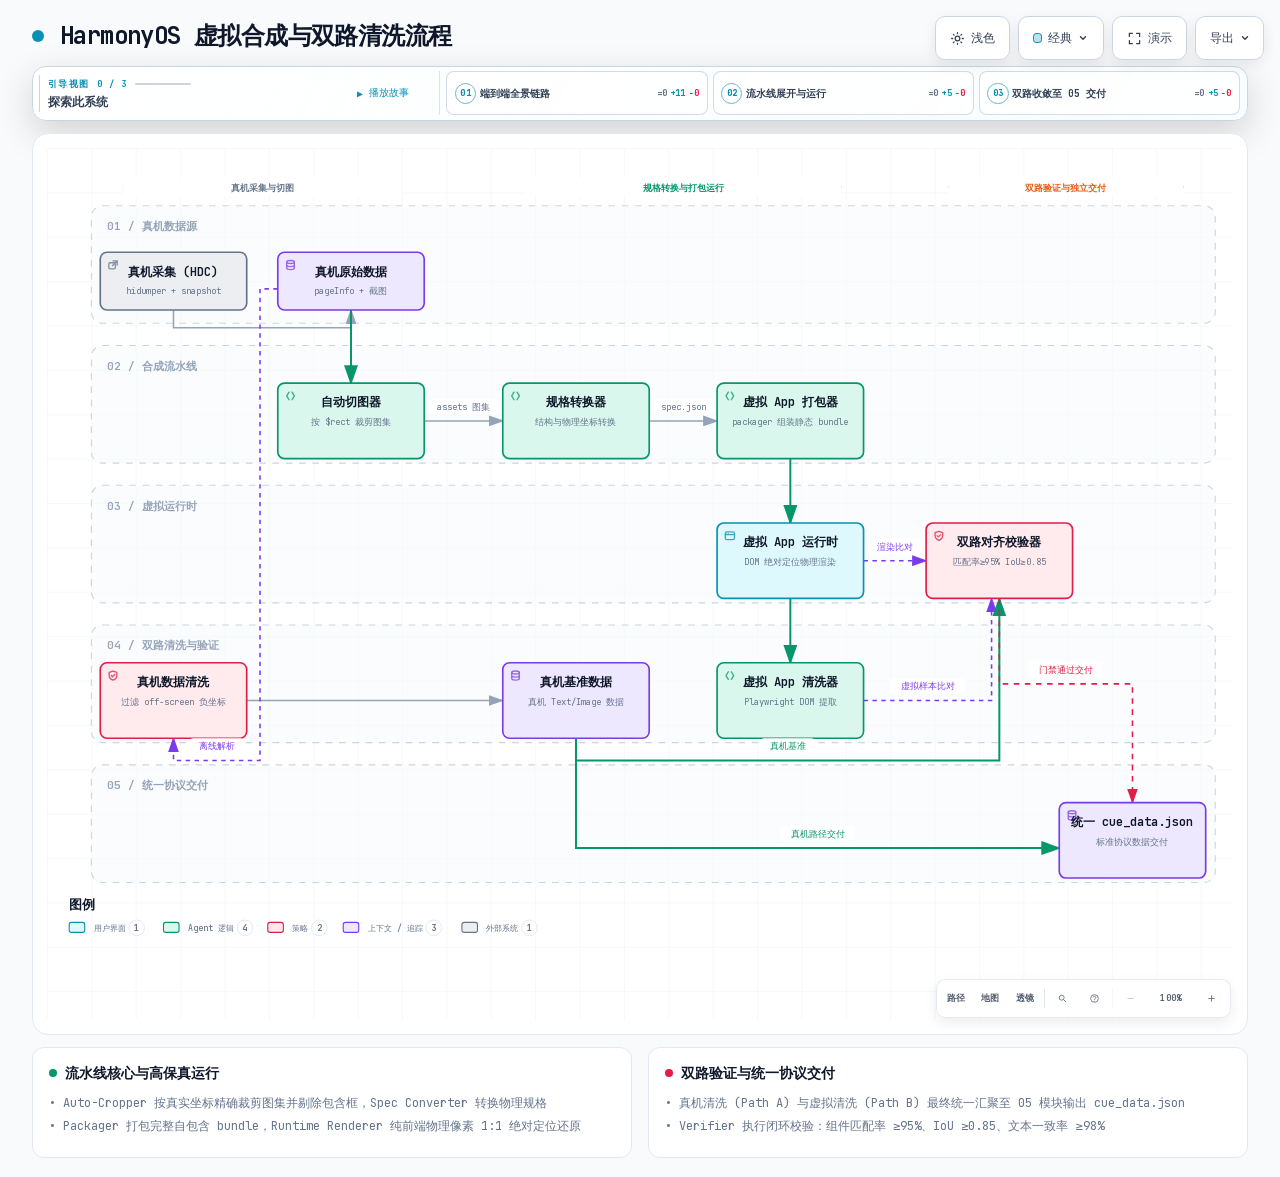
==== docs/diagrams/harmonyos-pipeline.html @ d54776df "HarmonyOSGym: M1-M4 data synthesis pipeline - schema: cue_data (canonical 8-pt clockwise bbox, actio" ====
<!DOCTYPE html>
<html lang="zh-CN" data-theme="dark" data-preset="classic">
<head>
  <meta charset="UTF-8">
  <meta name="viewport" content="width=device-width, initial-scale=1.0">
  <meta name="generator" content="archify 2.17.0-dev.1">
  <title>HarmonyOS 虚拟合成与双路清洗流程</title>
  <script>
    // Resolve the theme before first paint so light-preference users don't
    // see a dark flash. The toolbar script below re-applies with UI state.
    (function () {
      try {
        var theme = null;
        try {
          var param = new URLSearchParams(window.location.search).get('theme');
          if (param === 'light' || param === 'dark') theme = param;
          if (new URLSearchParams(window.location.search).get('embed') === '1') {
            document.documentElement.setAttribute('data-embed', 'true');
          }
          if (new URLSearchParams(window.location.search).get('present') === '1') {
            document.documentElement.setAttribute('data-present', 'true');
          }
        } catch (_) {}
        if (!theme) {
          try { theme = localStorage.getItem('archify-theme'); } catch (_) {}
        }
        if (theme !== 'light' && theme !== 'dark') {
          theme = window.matchMedia('(prefers-color-scheme: light)').matches ? 'light' : 'dark';
        }
        document.documentElement.setAttribute('data-theme', theme);
      } catch (_) {}
    })();
  </script>
  <style id="archify-fonts">
/*
JetBrains Mono variable WOFF2 subsets from Google Fonts service revision v24.
These fixed bytes are shared by the viewer and its SVG/raster exports.
No local() source: an installed copy must not override the bundled font.
Uncovered characters (including CJK) still use the system fallback stack.
Upstream: https://github.com/JetBrains/JetBrainsMono

cyrillic-ext    1664 bytes  sha256 9343de2ca5d9549f792e7962375af8efb0f320c7643bfd36c884b5a30e5c396f
cyrillic        8892 bytes  sha256 4995a9a43ac659ec32fcd8b463755cd6a07b31a6e6b3894a6a153b661cf490e2
greek           6800 bytes  sha256 49c3da6c9a2b279b0f1f860f5cfb1f5dc38d88a5c7be9c9b1837bbc4e3db6111
vietnamese      5872 bytes  sha256 d44eb1936043a56038eb02dd70b243f379bef65783f94ec12f277550720411f1
latin-ext      11596 bytes  sha256 9c38cb2d0d2d93c1ee6e21fa78db76f13ea7e15e15cc64214c7ca89b6aaa35c4
latin          31340 bytes  sha256 2c32b9b3ee358c119e210f6f5195f9bd34894d78a785ff2e95d60e718e400af4

Copyright 2020 The JetBrains Mono Project Authors (https://github.com/JetBrains/JetBrainsMono)

This Font Software is licensed under the SIL Open Font License, Version 1.1.
This license is copied below, and is also available with a FAQ at:
https://openfontlicense.org


-----------------------------------------------------------
SIL OPEN FONT LICENSE Version 1.1 - 26 February 2007
-----------------------------------------------------------

PREAMBLE
The goals of the Open Font License (OFL) are to stimulate worldwide
development of collaborative font projects, to support the font creation
efforts of academic and linguistic communities, and to provide a free and
open framework in which fonts may be shared and improved in partnership
with others.

The OFL allows the licensed fonts to be used, studied, modified and
redistributed freely as long as they are not sold by themselves. The
fonts, including any derivative works, can be bundled, embedded,
redistributed and/or sold with any software provided that any reserved
names are not used by derivative works. The fonts and derivatives,
however, cannot be released under any other type of license. The
requirement for fonts to remain under this license does not apply
to any document created using the fonts or their derivatives.

DEFINITIONS
"Font Software" refers to the set of files released by the Copyright
Holder(s) under this license and clearly marked as such. This may
include source files, build scripts and documentation.

"Reserved Font Name" refers to any names specified as such after the
copyright statement(s).

"Original Version" refers to the collection of Font Software components as
distributed by the Copyright Holder(s).

"Modified Version" refers to any derivative made by adding to, deleting,
or substituting -- in part or in whole -- any of the components of the
Original Version, by changing formats or by porting the Font Software to a
new environment.

"Author" refers to any designer, engineer, programmer, technical
writer or other person who contributed to the Font Software.

PERMISSION & CONDITIONS
Permission is hereby granted, free of charge, to any person obtaining
a copy of the Font Software, to use, study, copy, merge, embed, modify,
redistribute, and sell modified and unmodified copies of the Font
Software, subject to the following conditions:

1) Neither the Font Software nor any of its individual components,
in Original or Modified Versions, may be sold by itself.

2) Original or Modified Versions of the Font Software may be bundled,
redistributed and/or sold with any software, provided that each copy
contains the above copyright notice and this license. These can be
included either as stand-alone text files, human-readable headers or
in the appropriate machine-readable metadata fields within text or
binary files as long as those fields can be easily viewed by the user.

3) No Modified Version of the Font Software may use the Reserved Font
Name(s) unless explicit written permission is granted by the corresponding
Copyright Holder. This restriction only applies to the primary font name as
presented to the users.

4) The name(s) of the Copyright Holder(s) or the Author(s) of the Font
Software shall not be used to promote, endorse or advertise any
Modified Version, except to acknowledge the contribution(s) of the
Copyright Holder(s) and the Author(s) or with their explicit written
permission.

5) The Font Software, modified or unmodified, in part or in whole,
must be distributed entirely under this license, and must not be
distributed under any other license. The requirement for fonts to
remain under this license does not apply to any document created
using the Font Software.

TERMINATION
This license becomes null and void if any of the above conditions are
not met.

DISCLAIMER
THE FONT SOFTWARE IS PROVIDED "AS IS", WITHOUT WARRANTY OF ANY KIND,
EXPRESS OR IMPLIED, INCLUDING BUT NOT LIMITED TO ANY WARRANTIES OF
MERCHANTABILITY, FITNESS FOR A PARTICULAR PURPOSE AND NONINFRINGEMENT
OF COPYRIGHT, PATENT, TRADEMARK, OR OTHER RIGHT. IN NO EVENT SHALL THE
COPYRIGHT HOLDER BE LIABLE FOR ANY CLAIM, DAMAGES OR OTHER LIABILITY,
INCLUDING ANY GENERAL, SPECIAL, INDIRECT, INCIDENTAL, OR CONSEQUENTIAL
DAMAGES, WHETHER IN AN ACTION OF CONTRACT, TORT OR OTHERWISE, ARISING
FROM, OUT OF THE USE OR INABILITY TO USE THE FONT SOFTWARE OR FROM
OTHER DEALINGS IN THE FONT SOFTWARE.
*/
    /* cyrillic-ext */
    @font-face { font-family: 'JetBrains Mono'; font-style: normal; font-weight: 400 800; font-display: swap;
      src: url([data-uri]) format('woff2');
      unicode-range: U+0460-052F, U+1C80-1C8A, U+20B4, U+2DE0-2DFF, U+A640-A69F, U+FE2E-FE2F; }
    /* cyrillic */
    @font-face { font-family: 'JetBrains Mono'; font-style: normal; font-weight: 400 800; font-display: swap;
      src: url([data-uri]) format('woff2');
      unicode-range: U+0301, U+0400-045F, U+0490-0491, U+04B0-04B1, U+2116; }
    /* greek */
    @font-face { font-family: 'JetBrains Mono'; font-style: normal; font-weight: 400 800; font-display: swap;
      src: url([data-uri]) format('woff2');
      unicode-range: U+0370-0377, U+037A-037F, U+0384-038A, U+038C, U+038E-03A1, U+03A3-03FF; }
    /* vietnamese */
    @font-face { font-family: 'JetBrains Mono'; font-style: normal; font-weight: 400 800; font-display: swap;
      src: url([data-uri]) format('woff2');
      unicode-range: U+0102-0103, U+0110-0111, U+0128-0129, U+0168-0169, U+01A0-01A1, U+01AF-01B0, U+0300-0301, U+0303-0304, U+0308-0309, U+0323, U+0329, U+1EA0-1EF9, U+20AB; }
    /* latin-ext */
    @font-face { font-family: 'JetBrains Mono'; font-style: normal; font-weight: 400 800; font-display: swap;
      src: url([data-uri]) format('woff2');
      unicode-range: U+0100-02BA, U+02BD-02C5, U+02C7-02CC, U+02CE-02D7, U+02DD-02FF, U+0304, U+0308, U+0329, U+1D00-1DBF, U+1E00-1E9F, U+1EF2-1EFF, U+2020, U+20A0-20AB, U+20AD-20C0, U+2113, U+2C60-2C7F, U+A720-A7FF; }
    /* latin */
    @font-face { font-family: 'JetBrains Mono'; font-style: normal; font-weight: 400 800; font-display: swap;
      src: url([data-uri]) format('woff2');
      unicode-range: U+0000-00FF, U+0131, U+0152-0153, U+02BB-02BC, U+02C6, U+02DA, U+02DC, U+0304, U+0308, U+0329, U+2000-206F, U+20AC, U+2122, U+2191, U+2193, U+2212, U+2215, U+FEFF, U+FFFD; }
  </style>
  <style>
    /* ==========================================================
       THEME VARIABLES — switch by toggling [data-theme] on <html>
       ========================================================== */
    :root,
    [data-theme="dark"] {
      --bg: #020617;
      --grid: #1e293b;
      --text: #ffffff;
      --text-muted: #94a3b8;
      --text-dim: #475569;
      /* UI chrome and menu hints need more contrast than SVG .t-dim accents */
      --text-faint: #7d8da1;

      --panel: rgba(15, 23, 42, 0.5);
      --panel-border: #1e293b;
      --lane-fill: rgba(15, 23, 42, 0.22);
      --lane-stroke: #334155;

      --arrow: #64748b;
      --arrow-emphasis: #34d399;

      /* Opaque mask color used behind semi-transparent component fills
         so the arrows drawn underneath are properly hidden. */
      --mask: #0f172a;

      --frontend-fill:    rgba(8, 51, 68, 0.4);
      --frontend-stroke:  #22d3ee;
      --backend-fill:     rgba(6, 78, 59, 0.4);
      --backend-stroke:   #34d399;
      --database-fill:    rgba(76, 29, 149, 0.4);
      --database-stroke:  #a78bfa;
      --cloud-fill:       rgba(120, 53, 15, 0.3);
      --cloud-stroke:     #fbbf24;
      --security-fill:    rgba(136, 19, 55, 0.4);
      --security-stroke:  #fb7185;
      --messagebus-fill:  rgba(251, 146, 60, 0.3);
      --messagebus-stroke:#fb923c;
      --external-fill:    rgba(30, 41, 59, 0.5);
      --external-stroke:  #94a3b8;

      --toolbar-bg:       rgba(15, 23, 42, 0.8);
      --toolbar-border:   #334155;
      --toolbar-text:     #e2e8f0;
      --toolbar-hover:    rgba(15, 23, 42, 0.95);
      --toolbar-menu-bg:  #0f172a;
    }

    [data-theme="light"] {
      --bg: #f8fafc;
      --grid: #e2e8f0;
      --text: #0f172a;
      --text-muted: #64748b;
      --text-dim: #94a3b8;
      --text-faint: #64748b;

      --panel: #ffffff;
      --panel-border: #e2e8f0;
      --lane-fill: rgba(248, 250, 252, 0.65);
      --lane-stroke: #cbd5e1;

      --arrow: #94a3b8;
      --arrow-emphasis: #059669;

      --mask: #ffffff;

      --frontend-fill:    rgba(34, 211, 238, 0.15);
      --frontend-stroke:  #0891b2;
      --backend-fill:     rgba(52, 211, 153, 0.18);
      --backend-stroke:   #059669;
      --database-fill:    rgba(167, 139, 250, 0.2);
      --database-stroke:  #7c3aed;
      --cloud-fill:       rgba(251, 191, 36, 0.18);
      --cloud-stroke:     #d97706;
      --security-fill:    rgba(251, 113, 133, 0.15);
      --security-stroke:  #e11d48;
      --messagebus-fill:  rgba(251, 146, 60, 0.15);
      --messagebus-stroke:#ea580c;
      --external-fill:    rgba(148, 163, 184, 0.18);
      --external-stroke:  #64748b;

      --toolbar-bg:       rgba(255, 255, 255, 0.92);
      --toolbar-border:   #cbd5e1;
      --toolbar-text:     #334155;
      --toolbar-hover:    #ffffff;
      --toolbar-menu-bg:  #ffffff;
    }

    /* ==========================================================
       SIGNAL FLOW — an opt-in, motion-forward visual preset.
       The variables also target a standalone exported SVG, whose
       root carries data-preset and data-theme directly.
       ========================================================== */
    [data-preset="signal-flow"][data-theme="dark"] {
      --bg: #030711;
      --grid: #15233a;
      --panel: rgba(6, 14, 28, 0.78);
      --panel-border: #1d3350;
      --lane-fill: rgba(9, 22, 40, 0.5);
      --lane-stroke: #2c4564;
      --text: #f5fbff;
      --text-muted: #9eb0c7;
      --text-dim: #52667f;
      --text-faint: #7890ad;
      --mask: #07101e;
      --frontend-fill: rgba(6, 182, 212, 0.14);
      --frontend-stroke: #67e8f9;
      --backend-fill: rgba(16, 185, 129, 0.14);
      --backend-stroke: #5eead4;
      --database-fill: rgba(139, 92, 246, 0.16);
      --database-stroke: #c4b5fd;
      --cloud-fill: rgba(245, 158, 11, 0.13);
      --cloud-stroke: #fcd34d;
      --security-fill: rgba(244, 63, 94, 0.13);
      --security-stroke: #fda4af;
      --messagebus-fill: rgba(249, 115, 22, 0.13);
      --messagebus-stroke: #fdba74;
      --external-fill: rgba(71, 85, 105, 0.24);
      --external-stroke: #a5b4c7;
      --arrow: #7890ad;
      --arrow-emphasis: #2dd4bf;
      --toolbar-bg: rgba(7, 16, 30, 0.86);
      --toolbar-border: #29415f;
      --toolbar-menu-bg: #07101e;
    }

    [data-preset="signal-flow"][data-theme="light"] {
      --bg: #f4f9fc;
      --grid: #d4e5ee;
      --panel: rgba(255, 255, 255, 0.82);
      --panel-border: #bfd5e2;
      --lane-fill: rgba(232, 243, 248, 0.62);
      --lane-stroke: #a9c5d5;
      --text: #102638;
      --text-muted: #587287;
      --text-dim: #8aa2b4;
      --text-faint: #668397;
      --mask: #ffffff;
      --frontend-fill: rgba(6, 182, 212, 0.09);
      --frontend-stroke: #0789a1;
      --backend-fill: rgba(5, 150, 105, 0.09);
      --backend-stroke: #087f69;
      --database-fill: rgba(124, 58, 237, 0.09);
      --database-stroke: #7254c7;
      --cloud-fill: rgba(217, 119, 6, 0.08);
      --cloud-stroke: #b9670b;
      --security-fill: rgba(225, 29, 72, 0.08);
      --security-stroke: #c53a59;
      --messagebus-fill: rgba(234, 88, 12, 0.08);
      --messagebus-stroke: #c65f27;
      --external-fill: rgba(100, 116, 139, 0.1);
      --external-stroke: #607a8c;
      --arrow: #7b97aa;
      --arrow-emphasis: #0d9488;
    }

    /* ==========================================================
       BLUEPRINT — a review-first drafting preset for deployment,
       infrastructure, and technical design documentation. It keeps
       the same semantic palette and geometry while trading glow for
       precise grid contrast, squared materials, and drafting marks.
       ========================================================== */
    [data-preset="blueprint"][data-theme="dark"] {
      --bg: #06131f;
      --grid: #17425a;
      --panel: rgba(7, 27, 43, 0.9);
      --panel-border: #27627f;
      --lane-fill: rgba(10, 43, 66, 0.36);
      --lane-stroke: #34799a;
      --text: #e3f6ff;
      --text-muted: #91b8ca;
      --text-dim: #557e92;
      --text-faint: #739caf;
      --mask: #0a2031;
      --frontend-fill: rgba(26, 157, 193, 0.14);
      --frontend-stroke: #66d9ef;
      --backend-fill: rgba(31, 155, 124, 0.13);
      --backend-stroke: #69dfbd;
      --database-fill: rgba(120, 105, 196, 0.14);
      --database-stroke: #b4a8ff;
      --cloud-fill: rgba(197, 145, 43, 0.13);
      --cloud-stroke: #ffd166;
      --security-fill: rgba(199, 76, 104, 0.13);
      --security-stroke: #ff8da1;
      --messagebus-fill: rgba(207, 112, 49, 0.13);
      --messagebus-stroke: #ffad66;
      --external-fill: rgba(84, 119, 139, 0.18);
      --external-stroke: #a7cad9;
      --arrow: #78a3b7;
      --arrow-emphasis: #64dfc1;
      --toolbar-bg: rgba(7, 28, 45, 0.92);
      --toolbar-border: #34799a;
      --toolbar-text: #d8f3ff;
      --toolbar-hover: rgba(18, 58, 83, 0.95);
      --toolbar-menu-bg: #0a2031;
    }

    [data-preset="blueprint"][data-theme="light"] {
      --bg: #edf7fa;
      --grid: #b5d5e1;
      --panel: rgba(249, 253, 255, 0.94);
      --panel-border: #78aabd;
      --lane-fill: rgba(210, 232, 240, 0.42);
      --lane-stroke: #83b2c4;
      --text: #123344;
      --text-muted: #4e7486;
      --text-dim: #86a6b4;
      --text-faint: #668c9d;
      --mask: #f9fdff;
      --frontend-fill: rgba(8, 145, 178, 0.08);
      --frontend-stroke: #087f9c;
      --backend-fill: rgba(5, 128, 101, 0.08);
      --backend-stroke: #08755f;
      --database-fill: rgba(100, 75, 180, 0.08);
      --database-stroke: #6757a8;
      --cloud-fill: rgba(181, 120, 15, 0.08);
      --cloud-stroke: #a86609;
      --security-fill: rgba(190, 48, 80, 0.07);
      --security-stroke: #b32f50;
      --messagebus-fill: rgba(196, 81, 22, 0.07);
      --messagebus-stroke: #b65120;
      --external-fill: rgba(79, 112, 128, 0.08);
      --external-stroke: #506f7e;
      --arrow: #6d93a5;
      --arrow-emphasis: #087f69;
      --toolbar-bg: rgba(247, 252, 254, 0.94);
      --toolbar-border: #8ab5c5;
      --toolbar-text: #294f61;
      --toolbar-hover: #ffffff;
      --toolbar-menu-bg: #f9fdff;
    }

    /* ==========================================================
       EDITORIAL — a warm, publication-minded preset for design
       reviews, launch notes, and documentation. The diagram keeps
       the same semantic palette and exact geometry, but trades
       software chrome for paper, ink, ruled structure, and one
       restrained vermilion accent.
       ========================================================== */
    [data-preset="editorial"][data-theme="dark"] {
      --bg: #181611;
      --grid: #39342a;
      --panel: rgba(35, 31, 24, 0.96);
      --panel-border: #625a4a;
      --lane-fill: rgba(52, 46, 35, 0.46);
      --lane-stroke: #726957;
      --text: #f4eddf;
      --text-muted: #b9ae9b;
      --text-dim: #776e60;
      --text-faint: #9d917e;
      --mask: #231f18;
      --frontend-fill: rgba(43, 133, 142, 0.16);
      --frontend-stroke: #7fc6c7;
      --backend-fill: rgba(63, 132, 92, 0.16);
      --backend-stroke: #8fc29e;
      --database-fill: rgba(117, 91, 141, 0.17);
      --database-stroke: #c0a4d0;
      --cloud-fill: rgba(170, 119, 49, 0.16);
      --cloud-stroke: #d8ad68;
      --security-fill: rgba(157, 69, 65, 0.17);
      --security-stroke: #df9085;
      --messagebus-fill: rgba(174, 79, 42, 0.16);
      --messagebus-stroke: #df946f;
      --external-fill: rgba(126, 115, 96, 0.18);
      --external-stroke: #b8ad99;
      --arrow: #948978;
      --arrow-emphasis: #dd6b3d;
      --toolbar-bg: rgba(35, 31, 24, 0.92);
      --toolbar-border: #625a4a;
      --toolbar-text: #eee5d5;
      --toolbar-hover: #302a20;
      --toolbar-menu-bg: #231f18;
    }

    [data-preset="editorial"][data-theme="light"] {
      --bg: #f2eee5;
      --grid: #d8d0c2;
      --panel: rgba(251, 248, 241, 0.97);
      --panel-border: #c4b9a6;
      --lane-fill: rgba(229, 221, 207, 0.42);
      --lane-stroke: #b8aa94;
      --text: #242018;
      --text-muted: #6f6658;
      --text-dim: #a09788;
      --text-faint: #817767;
      --mask: #fbf8f1;
      --frontend-fill: rgba(31, 117, 126, 0.09);
      --frontend-stroke: #287e84;
      --backend-fill: rgba(42, 119, 75, 0.09);
      --backend-stroke: #397b53;
      --database-fill: rgba(105, 75, 130, 0.09);
      --database-stroke: #765d86;
      --cloud-fill: rgba(157, 103, 31, 0.1);
      --cloud-stroke: #9a671f;
      --security-fill: rgba(153, 58, 52, 0.09);
      --security-stroke: #9e463f;
      --messagebus-fill: rgba(182, 70, 27, 0.09);
      --messagebus-stroke: #ad4b25;
      --external-fill: rgba(101, 91, 75, 0.09);
      --external-stroke: #746b5e;
      --arrow: #8a806f;
      --arrow-emphasis: #bb4c23;
      --toolbar-bg: rgba(251, 248, 241, 0.94);
      --toolbar-border: #c4b9a6;
      --toolbar-text: #40392f;
      --toolbar-hover: #fffdf8;
      --toolbar-menu-bg: #fbf8f1;
    }

    * { margin: 0; padding: 0; box-sizing: border-box; }

    body {
      font-family: 'JetBrains Mono', ui-monospace, SFMono-Regular, Menlo, Consolas, 'DejaVu Sans Mono', 'Liberation Mono', 'Noto Sans Mono CJK SC', 'PingFang SC', 'Hiragino Sans GB', 'Microsoft YaHei', monospace;
      background: var(--bg);
      min-height: 100vh;
      padding: 2rem;
      color: var(--text);
      transition: background 0.2s ease, color 0.2s ease;
    }

    html[data-preset="signal-flow"] body {
      background-image:
        radial-gradient(circle at 18% -8%, rgba(34, 211, 238, 0.14), transparent 34rem),
        radial-gradient(circle at 92% 18%, rgba(139, 92, 246, 0.12), transparent 30rem);
      background-attachment: fixed;
    }
    html[data-preset="signal-flow"][data-theme="light"] body {
      background-image:
        radial-gradient(circle at 18% -8%, rgba(6, 182, 212, 0.12), transparent 34rem),
        radial-gradient(circle at 92% 18%, rgba(139, 92, 246, 0.08), transparent 30rem);
    }
    html[data-preset="blueprint"] body {
      background-image:
        linear-gradient(var(--grid) 1px, transparent 1px),
        linear-gradient(90deg, var(--grid) 1px, transparent 1px);
      background-size: 32px 32px;
      background-position: -1px -1px;
      background-attachment: fixed;
    }
    html[data-preset="editorial"] body {
      background-image:
        linear-gradient(90deg, transparent 0, transparent 5.4rem, color-mix(in srgb, var(--security-stroke) 18%, transparent) 5.4rem, color-mix(in srgb, var(--security-stroke) 18%, transparent) calc(5.4rem + 1px), transparent calc(5.4rem + 1px)),
        repeating-linear-gradient(0deg, transparent 0, transparent 31px, color-mix(in srgb, var(--grid) 36%, transparent) 31px, color-mix(in srgb, var(--grid) 36%, transparent) 32px);
      background-attachment: fixed;
    }

    /* Gallery/embed mode keeps the generated artifact as the source of truth
       while presenting only its diagram surface inside a proof card. */
    html[data-embed="true"] body {
      min-height: 0;
      padding: 0;
      overflow: hidden;
      background: var(--bg);
      background-image: none;
    }
    html[data-embed="true"] .toolbar,
    html[data-embed="true"] .header,
    html[data-embed="true"] .cards,
    html[data-embed="true"] .diagram-nav,
    html[data-embed="true"] .overview-map,
    html[data-embed="true"] .focus-chip,
    html[data-embed="true"] .route-probe,
    html[data-embed="true"] .semantic-lens,
    html[data-embed="true"] .diagram-guide,
    html[data-embed="true"] .node-finder,
    html[data-embed="true"] .guided-views { display: none !important; }
    html[data-embed="true"] .container { max-width: none; }
    html[data-embed="true"] .diagram-container {
      padding: 0.5rem;
      border: 0;
      border-radius: 0;
      box-shadow: none;
    }
    html[data-embed="true"] .diagram-container svg { min-width: 0; }

    /* Share Chapter Cue lives in the HTML viewer layer, not inside the SVG.
       It gives one-shot embeds a title, authored note, truthful stop order,
       and lifecycle state while canonical diagram geometry stays untouched. */
    .share-chapter-cue { display: none; }
    html[data-embed="true"][data-share-playback="true"] .share-chapter-cue:not([hidden]),
    html[data-embed="true"][data-share-moment="true"] .share-chapter-cue:not([hidden]) {
      position: absolute;
      z-index: 18;
      top: 0.85rem;
      left: 50%;
      display: grid;
      grid-template-columns: auto minmax(9rem, 13.5rem) minmax(0, 1fr);
      align-items: center;
      gap: 0.45rem 0.85rem;
      width: min(52rem, calc(100% - 1.5rem));
      min-height: 3.35rem;
      padding: 0.55rem 0.75rem 0.65rem;
      overflow: hidden;
      border: 1px solid color-mix(in srgb, var(--frontend-stroke) 42%, var(--toolbar-border));
      border-radius: 0.75rem;
      background:
        linear-gradient(115deg, color-mix(in srgb, var(--frontend-fill) 52%, transparent), transparent 45%),
        color-mix(in srgb, var(--toolbar-menu-bg) 92%, transparent);
      color: var(--toolbar-text);
      box-shadow: 0 14px 42px rgba(0, 0, 0, 0.3), inset 0 1px 0 rgba(255, 255, 255, 0.045);
      backdrop-filter: blur(16px);
      pointer-events: none;
      animation: archify-share-cue-enter 280ms cubic-bezier(0.22, 1, 0.36, 1) both;
    }
    html[data-preset="blueprint"] .share-chapter-cue {
      border-radius: 0.2rem;
      background:
        linear-gradient(90deg, color-mix(in srgb, var(--frontend-fill) 46%, transparent), transparent 36%),
        var(--toolbar-menu-bg);
      box-shadow: 0 10px 28px rgba(0, 0, 0, 0.2);
      backdrop-filter: none;
    }
    html[data-preset="editorial"] .share-chapter-cue {
      border-color: var(--panel-border);
      background:
        linear-gradient(90deg, color-mix(in srgb, var(--security-fill) 58%, transparent), transparent 42%),
        var(--toolbar-menu-bg);
      box-shadow: 0 10px 30px color-mix(in srgb, #000 18%, transparent);
      backdrop-filter: none;
    }
    html[data-preset="editorial"] .share-chapter-state { color: var(--arrow-emphasis); }
    html[data-preset="editorial"] .share-chapter-state::before {
      border-radius: 0;
      box-shadow: none;
      transform: rotate(45deg) scale(0.8);
    }
    .share-chapter-index {
      display: grid;
      gap: 0.12rem;
      min-width: 5rem;
      padding-right: 0.75rem;
      border-right: 1px solid var(--toolbar-border);
    }
    .share-chapter-state {
      display: inline-flex;
      align-items: center;
      gap: 0.36rem;
      color: var(--frontend-stroke);
      font-size: 0.5rem;
      font-weight: 800;
      letter-spacing: 0.14em;
      text-transform: uppercase;
    }
    .share-chapter-state::before {
      width: 0.38rem;
      height: 0.38rem;
      border-radius: 50%;
      background: currentColor;
      box-shadow: 0 0 10px currentColor;
      content: '';
    }
    .share-chapter-cue[data-state="playing"] .share-chapter-state::before {
      animation: archify-share-cue-pulse 1.15s ease-in-out infinite;
    }
    .share-chapter-count {
      color: var(--text-faint);
      font-size: 0.5rem;
      font-weight: 700;
      letter-spacing: 0.08em;
      text-transform: uppercase;
    }
    .share-chapter-copy { min-width: 0; }
    .share-chapter-copy strong,
    .share-chapter-copy small,
    .share-chapter-route {
      display: block;
      overflow: hidden;
      text-overflow: ellipsis;
      white-space: nowrap;
    }
    .share-chapter-copy strong {
      color: var(--toolbar-text);
      font-size: 0.6875rem;
      line-height: 1.35;
    }
    .share-chapter-copy small {
      margin-top: 0.08rem;
      color: var(--text-muted);
      font-size: 0.5rem;
      line-height: 1.35;
    }
    .share-chapter-route {
      color: color-mix(in srgb, var(--frontend-stroke) 76%, var(--text-muted));
      font-size: 0.5625rem;
      font-weight: 650;
      letter-spacing: 0.015em;
      text-align: right;
    }
    .share-chapter-progress {
      position: absolute;
      right: 0;
      bottom: 0;
      left: 0;
      height: 2px;
      overflow: hidden;
      background: color-mix(in srgb, var(--toolbar-border) 72%, transparent);
    }
    .share-chapter-progress span {
      display: block;
      width: 100%;
      height: 100%;
      background: linear-gradient(90deg, var(--frontend-stroke), var(--database-stroke));
      box-shadow: 0 0 12px var(--frontend-stroke);
      transform: scaleX(0);
      transform-origin: left center;
    }

    /* Presentation Stage is a viewer-only layer: it gives the live diagram
       the viewport while keeping guided views, theme, focus, and exports real.
       Embed mode wins when both query parameters are present. */
    html[data-present="true"]:not([data-embed="true"]) body {
      height: 100dvh;
      min-height: 0;
      padding: 1rem;
      overflow: hidden;
    }
    html[data-present="true"]:not([data-embed="true"]) .container {
      display: flex;
      flex-direction: column;
      gap: 0.75rem;
      width: 100%;
      max-width: none;
      height: calc(100dvh - 2rem);
    }
    html[data-present="true"]:not([data-embed="true"]) .header {
      flex: none;
      min-width: 0;
      margin: 0;
      padding-right: 23rem;
    }
    html[data-present="true"]:not([data-embed="true"]) .header-row { margin-bottom: 0.25rem; }
    html[data-present="true"]:not([data-embed="true"]) .subtitle {
      overflow: hidden;
      text-overflow: ellipsis;
      white-space: nowrap;
    }
    html[data-present="true"]:not([data-embed="true"]) .guided-views {
      flex: none;
      margin-bottom: 0;
    }
    html[data-present="true"]:not([data-embed="true"]) .diagram-container {
      display: flex;
      flex: 1 1 auto;
      align-items: center;
      justify-content: center;
      min-height: 0;
      padding: 0.75rem;
      padding-bottom: calc(0.75rem + var(--archify-nav-reserve));
    }
    html[data-present="true"]:not([data-embed="true"]) .diagram-container > svg {
      flex: 1 1 auto;
      height: 100%;
      min-height: 0;
      width: 100%;
      min-width: 0;
    }
    html[data-present="true"]:not([data-embed="true"]) .cards { display: none; }
    html[data-present="true"]:not([data-embed="true"]) #btn-present {
      border-color: var(--frontend-stroke);
      color: var(--frontend-stroke);
    }

    /* The reader owns only the outer scale. Wide diagrams keep one authored
       SVG/viewBox while the runtime chooses a desktop width from the actual
       vertical budget. This avoids device-specific files and breakpoint
       jumps between a laptop and a tall monitor. */
    .container {
      width: 100%;
      max-width: var(--archify-reader-width, 1440px);
      margin: 0 auto;
    }
    @media (min-width: 768px) and (max-height: 920px) {
      .header { margin-bottom: 1rem; }
      .diagram-container { padding: 1rem; }
      .cards { margin-top: 1rem; }
      .card { padding: 1rem; }
    }

    .header { margin-bottom: 1.5rem; padding-right: 29.5rem; }

    html[data-preset="signal-flow"] .header,
    html[data-preset="blueprint"] .header,
    html[data-preset="editorial"] .header { padding-right: 29.5rem; }

    .header-row {
      display: flex;
      align-items: center;
      gap: 1rem;
      margin-bottom: 0.5rem;
    }

    .pulse-dot {
      width: 12px;
      height: 12px;
      background: var(--frontend-stroke);
      border-radius: 50%;
      animation: none;
    }

    html[data-motion-capable="true"] .pulse-dot { animation: pulse 2s infinite; }

    @keyframes pulse {
      0%, 100% { opacity: 1; }
      50% { opacity: 0.5; }
    }

    h1 {
      font-size: 1.5rem;
      font-weight: 700;
      letter-spacing: -0.025em;
    }

    .subtitle {
      color: var(--text-muted);
      font-size: 0.875rem;
      margin-left: 1.75rem;
    }

    html[data-preset="signal-flow"] .header-row::after {
      content: attr(data-preset-badge-signal-flow);
      margin-left: auto;
      color: var(--frontend-stroke);
      border: 1px solid var(--frontend-stroke);
      border-radius: 999px;
      padding: 0.28rem 0.6rem;
      font-size: 0.625rem;
      letter-spacing: 0.12em;
      opacity: 0.82;
      box-shadow: 0 0 20px rgba(34, 211, 238, 0.12);
      white-space: nowrap;
    }

    html[data-preset="blueprint"] .pulse-dot {
      width: 10px;
      height: 10px;
      border: 1px solid var(--frontend-stroke);
      border-radius: 1px;
      background: transparent;
      box-shadow: inset 0 0 0 2px var(--bg);
      transform: rotate(45deg);
      animation: none;
    }
    html[data-preset="blueprint"] .header-row::after {
      content: attr(data-preset-badge-blueprint);
      margin-left: auto;
      padding: 0.28rem 0.55rem;
      border-top: 1px solid var(--frontend-stroke);
      border-bottom: 1px solid var(--frontend-stroke);
      color: var(--frontend-stroke);
      font-size: 0.5625rem;
      font-weight: 700;
      letter-spacing: 0.14em;
      white-space: nowrap;
    }

    html[data-preset="editorial"] h1,
    html[data-preset="editorial"] .card h3 {
      font-family: Georgia, 'Times New Roman', 'Songti SC', STSong, serif;
      letter-spacing: -0.02em;
    }
    html[data-preset="editorial"] h1 { font-size: 1.72rem; font-weight: 600; }
    html[data-preset="editorial"] .pulse-dot {
      width: 9px;
      height: 9px;
      border: 1px solid var(--arrow-emphasis);
      border-radius: 0;
      background: var(--arrow-emphasis);
      box-shadow: 0 0 0 3px color-mix(in srgb, var(--arrow-emphasis) 14%, transparent);
      transform: rotate(45deg);
      animation: none;
    }
    html[data-preset="editorial"] .header-row::after {
      content: attr(data-preset-badge-editorial);
      margin-left: auto;
      padding: 0.32rem 0 0.24rem;
      border-bottom: 2px solid var(--arrow-emphasis);
      color: var(--arrow-emphasis);
      font-family: Georgia, 'Times New Roman', serif;
      font-size: 0.625rem;
      font-style: italic;
      font-weight: 600;
      letter-spacing: 0.08em;
      white-space: nowrap;
    }

    .diagram-container {
      --archify-nav-reserve: 0px;
      background: var(--panel);
      border-radius: 1rem;
      border: 1px solid var(--panel-border);
      padding: 1.5rem;
      padding-bottom: calc(1.5rem + var(--archify-nav-reserve));
      overflow: hidden;
      position: relative;
    }

    html[data-preset="signal-flow"] .diagram-container {
      position: relative;
      overflow: hidden;
      background: linear-gradient(180deg, rgba(8, 20, 38, 0.82), rgba(3, 8, 18, 0.94));
      box-shadow: inset 0 1px 0 rgba(255, 255, 255, 0.04), 0 28px 80px rgba(0, 0, 0, 0.34);
    }
    html[data-preset="signal-flow"][data-theme="light"] .diagram-container {
      background: linear-gradient(180deg, rgba(255, 255, 255, 0.9), rgba(237, 246, 250, 0.94));
      box-shadow: inset 0 1px 0 rgba(255, 255, 255, 0.72), 0 24px 60px rgba(45, 78, 99, 0.12);
    }
    html[data-preset="blueprint"] .diagram-container {
      border-color: var(--panel-border);
      border-radius: 0.35rem;
      background: var(--panel);
      box-shadow:
        inset 0 0 0 1px color-mix(in srgb, var(--panel-border) 34%, transparent),
        0 18px 48px rgba(0, 0, 0, 0.16);
    }
    html[data-preset="blueprint"] .diagram-container::after {
      content: "";
      position: absolute;
      z-index: 10;
      inset: 0.7rem;
      pointer-events: none;
      background:
        linear-gradient(var(--frontend-stroke), var(--frontend-stroke)) left top / 1.35rem 1px no-repeat,
        linear-gradient(var(--frontend-stroke), var(--frontend-stroke)) left top / 1px 1.35rem no-repeat,
        linear-gradient(var(--frontend-stroke), var(--frontend-stroke)) right top / 1.35rem 1px no-repeat,
        linear-gradient(var(--frontend-stroke), var(--frontend-stroke)) right top / 1px 1.35rem no-repeat,
        linear-gradient(var(--frontend-stroke), var(--frontend-stroke)) left bottom / 1.35rem 1px no-repeat,
        linear-gradient(var(--frontend-stroke), var(--frontend-stroke)) left bottom / 1px 1.35rem no-repeat,
        linear-gradient(var(--frontend-stroke), var(--frontend-stroke)) right bottom / 1.35rem 1px no-repeat,
        linear-gradient(var(--frontend-stroke), var(--frontend-stroke)) right bottom / 1px 1.35rem no-repeat;
      opacity: 0.58;
    }
    html[data-preset="editorial"] .diagram-container {
      overflow: hidden;
      border-color: var(--panel-border);
      border-radius: 0.38rem;
      background:
        linear-gradient(90deg, color-mix(in srgb, var(--security-fill) 58%, transparent), transparent 12%),
        var(--panel);
      box-shadow:
        0 1px 0 color-mix(in srgb, var(--text) 6%, transparent),
        0 18px 48px color-mix(in srgb, #000 19%, transparent);
    }
    html[data-preset="editorial"] .diagram-container::after {
      position: absolute;
      z-index: 10;
      top: 0.72rem;
      right: 1.25rem;
      padding: 0.2rem 0.52rem;
      border: 1px solid var(--panel-border);
      background: var(--panel);
      color: var(--arrow-emphasis);
      content: attr(data-preset-badge-editorial-plate);
      font-family: Georgia, 'Times New Roman', serif;
      font-size: 0.52rem;
      font-style: italic;
      font-weight: 600;
      letter-spacing: 0.09em;
      pointer-events: none;
    }
    html[data-embed="true"][data-preset="editorial"] .diagram-container::after { display: none; }
    html[data-motion-capable="true"][data-preset="signal-flow"][data-ambient-motion="running"] .diagram-container::before {
      content: "";
      position: absolute;
      inset: 0;
      pointer-events: none;
      background: linear-gradient(115deg, transparent 28%, rgba(103, 232, 249, 0.035) 48%, transparent 68%);
      transform: translateX(-70%);
      animation: archify-signal-scan 4.8s ease-in-out 1 both;
    }

    /* Motion Governor gives the reader a real static state and gives the
       strongest semantic action the only motion budget. Atmosphere resets to
       its authored base instead of freezing mid-cycle. Static artifacts never
       start a decorative pulse or scan. */
    html:not([data-motion-capable="true"]) svg[data-animation="trace"] [data-animate] {
      animation: none !important;
    }
    html[data-motion="still"] .pulse-dot,
    html[data-motion="still"] .diagram-container::before,
    html[data-motion="still"] svg[data-animation="trace"] [data-animate],
    html[data-motion-owner] .pulse-dot,
    html[data-motion-owner] .diagram-container::before,
    html[data-motion-owner] svg[data-animation="trace"] [data-animate],
    html[data-embed="true"] .pulse-dot,
    html[data-embed="true"] .diagram-container::before,
    html[data-share-playback="true"] .pulse-dot,
    html[data-share-playback="true"] .diagram-container::before,
    html[data-document-hidden="true"] .pulse-dot,
    html[data-document-hidden="true"] .diagram-container::before,
    html[data-document-hidden="true"] svg[data-animation="trace"] [data-animate] {
      animation: none !important;
    }
    html[data-motion="still"] .diagram-container::before,
    html[data-motion-owner] .diagram-container::before,
    html[data-embed="true"] .diagram-container::before,
    html[data-share-playback="true"] .diagram-container::before {
      opacity: 0;
    }
    html[data-motion="still"] .guided-view-progress span,
    html[data-motion="still"] .guided-story-caption,
    html[data-motion="still"] .story-trail-flow,
    html[data-motion="still"] .intent-trace-flow,
    html[data-motion="still"] .route-probe-flow,
    html[data-motion="still"] .route-journey-flow,
    html[data-motion="still"] .semantic-lens-flow,
    html[data-motion="still"] .diagram-guide,
    html[data-motion="still"] [data-story-step],
    html[data-motion="still"] .overview-map-live,
    html[data-motion="still"] .guided-view-stop,
    html[data-motion="still"] .share-chapter-cue,
    html[data-motion="still"] .share-chapter-state::before,
    html[data-motion="still"] .share-chapter-progress span,
    html[data-document-hidden="true"] .guided-view-progress span,
    html[data-document-hidden="true"] .story-trail-flow,
    html[data-document-hidden="true"] .intent-trace-flow,
    html[data-document-hidden="true"] .route-probe-flow,
    html[data-document-hidden="true"] .route-journey-flow,
    html[data-document-hidden="true"] .semantic-lens-flow,
    html[data-document-hidden="true"] .diagram-guide,
    html[data-document-hidden="true"] [data-story-step],
    html[data-document-hidden="true"] .overview-map-live,
    html[data-document-hidden="true"] .guided-view-stop,
    html[data-document-hidden="true"] .share-chapter-cue,
    html[data-document-hidden="true"] .share-chapter-state::before,
    html[data-document-hidden="true"] .share-chapter-progress span {
      animation: none !important;
    }
    html[data-motion="still"] .guided-view-progress span {
      transform: scaleX(1) !important;
    }
    html[data-motion="still"] svg[data-story-playing="true"] .story-trail-flow {
      stroke-dasharray: none;
      stroke-dashoffset: 0;
      opacity: 0.55;
    }
    html[data-motion="still"] .intent-trace-flow,
    html[data-motion="still"] .route-probe-flow {
      stroke-dasharray: none;
      stroke-dashoffset: 0;
      opacity: 0.72;
    }
    html[data-motion="still"] .route-journey-overlay,
    html[data-document-hidden="true"] .route-journey-overlay { display: none !important; }
    html[data-motion="still"] .relationship-pulse-overlay,
    html[data-motion="still"] .story-carrier-overlay,
    html[data-document-hidden="true"] .story-carrier-overlay { display: none !important; }
    html[data-motion="still"] .chapter-handoff-overlay { display: none !important; }
    html[data-motion="still"] .chapter-handoff-anchor { animation: none !important; }
    html[data-motion="still"] .guided-view-chapter,
    html[data-motion="still"] svg [data-node-id],
    html[data-motion="still"] svg [data-edge-from],
    html[data-motion="still"] svg [data-detail],
    html[data-motion="still"] svg [data-detail-anchor],
    html[data-motion="still"] svg [data-legend-hit],
    html[data-motion="still"] svg {
      transition: none !important;
    }

    svg {
      width: 100%;
      min-width: min(900px, 100%);
      display: block;
      transform-origin: 0 0;
      transition: transform 0.18s ease;
    }

    .diagram-container.is-camera-moving svg {
      transition: transform 0.42s cubic-bezier(0.22, 1, 0.36, 1);
    }
    .diagram-container.is-camera-transaction svg { transition: none; }
    .diagram-container.is-pannable { cursor: grab; }
    .diagram-container.is-panning { cursor: grabbing; user-select: none; }
    .diagram-container.is-panning svg { transition: none; }

    .diagram-nav {
      position: absolute;
      right: 1rem;
      bottom: 1rem;
      z-index: 12;
      display: inline-flex;
      align-items: center;
      max-width: calc(100% - 2rem);
      padding: 0.15rem;
      gap: 0;
      overflow-x: auto;
      border: 1px solid color-mix(in srgb, var(--toolbar-border) 48%, transparent);
      border-radius: 0.58rem;
      background: color-mix(in srgb, var(--toolbar-bg) 82%, transparent);
      box-shadow: 0 5px 14px rgba(0, 0, 0, 0.07);
      backdrop-filter: blur(10px);
      scrollbar-width: none;
    }
    .diagram-nav::-webkit-scrollbar { display: none; }
    .diagram-nav button,
    .focus-chip button,
    .guided-views button {
      border: 0;
      background: transparent;
      color: var(--toolbar-text);
      font: inherit;
      cursor: pointer;
    }
    .diagram-nav button {
      min-width: 2rem;
      height: 2rem;
      padding: 0 0.35rem;
      border-radius: 0.35rem;
      color: color-mix(in srgb, var(--toolbar-text) 68%, transparent);
      font-size: 0.56rem;
      font-weight: 600;
      letter-spacing: 0.02em;
      transition: background 0.15s, color 0.15s;
    }
    .diagram-nav button:hover,
    .diagram-nav button:focus-visible,
    .focus-chip button:hover,
    .focus-chip button:focus-visible,
    .guided-views button:hover,
    .guided-views button:focus-visible { background: var(--toolbar-hover); }
    .diagram-nav button:focus-visible,
    .focus-chip button:focus-visible,
    .guided-views button:focus-visible {
      outline: 2px solid var(--frontend-stroke);
      outline-offset: 1px;
    }
    .diagram-nav button:disabled { opacity: 0.38; cursor: default; }
    .diagram-nav button:disabled:hover { background: transparent; }
    .diagram-nav #btn-route-probe,
    .diagram-nav #btn-overview-map,
    .diagram-nav #btn-semantic-lens {
      min-width: auto;
      padding-inline: 0.5rem;
      color: color-mix(in srgb, var(--toolbar-text) 86%, transparent);
      font-weight: 650;
    }
    .diagram-nav #btn-node-finder,
    .diagram-nav [data-view="out"] {
      position: relative;
      margin-left: 0.25rem;
    }
    .diagram-nav #btn-node-finder::before,
    .diagram-nav [data-view="out"]::before {
      position: absolute;
      top: 0.4rem;
      bottom: 0.4rem;
      left: -0.13rem;
      width: 1px;
      background: color-mix(in srgb, var(--toolbar-border) 62%, transparent);
      content: "";
      pointer-events: none;
    }
    .diagram-nav-icon {
      display: block;
      width: 0.72rem;
      height: 0.72rem;
      margin: auto;
      background: currentColor;
      -webkit-mask-position: center;
      -webkit-mask-repeat: no-repeat;
      -webkit-mask-size: contain;
      mask-position: center;
      mask-repeat: no-repeat;
      mask-size: contain;
    }
    .diagram-nav-icon.find {
      -webkit-mask-image: url("data:image/svg+xml,%3Csvg xmlns='http://www.w3.org/2000/svg' viewBox='0 0 20 20'%3E%3Ccircle cx='8.5' cy='8.5' r='4.5' fill='none' stroke='black' stroke-width='1.8'/%3E%3Cpath d='m12 12 4 4' fill='none' stroke='black' stroke-width='1.8' stroke-linecap='round'/%3E%3C/svg%3E");
      mask-image: url("data:image/svg+xml,%3Csvg xmlns='http://www.w3.org/2000/svg' viewBox='0 0 20 20'%3E%3Ccircle cx='8.5' cy='8.5' r='4.5' fill='none' stroke='black' stroke-width='1.8'/%3E%3Cpath d='m12 12 4 4' fill='none' stroke='black' stroke-width='1.8' stroke-linecap='round'/%3E%3C/svg%3E");
    }
    .diagram-nav-icon.guide {
      -webkit-mask-image: url("data:image/svg+xml,%3Csvg xmlns='http://www.w3.org/2000/svg' viewBox='0 0 20 20'%3E%3Ccircle cx='10' cy='10' r='7' fill='none' stroke='black' stroke-width='1.7'/%3E%3Cpath d='M7.8 7.3a2.4 2.4 0 014.6.9c0 1.8-2.4 2-2.4 3.7M10 14.9h.01' fill='none' stroke='black' stroke-width='1.7' stroke-linecap='round'/%3E%3C/svg%3E");
      mask-image: url("data:image/svg+xml,%3Csvg xmlns='http://www.w3.org/2000/svg' viewBox='0 0 20 20'%3E%3Ccircle cx='10' cy='10' r='7' fill='none' stroke='black' stroke-width='1.7'/%3E%3Cpath d='M7.8 7.3a2.4 2.4 0 014.6.9c0 1.8-2.4 2-2.4 3.7M10 14.9h.01' fill='none' stroke='black' stroke-width='1.7' stroke-linecap='round'/%3E%3C/svg%3E");
    }
    .diagram-nav-icon.minus {
      -webkit-mask-image: url("data:image/svg+xml,%3Csvg xmlns='http://www.w3.org/2000/svg' viewBox='0 0 20 20'%3E%3Cpath d='M5 10h10' fill='none' stroke='black' stroke-width='1.8' stroke-linecap='round'/%3E%3C/svg%3E");
      mask-image: url("data:image/svg+xml,%3Csvg xmlns='http://www.w3.org/2000/svg' viewBox='0 0 20 20'%3E%3Cpath d='M5 10h10' fill='none' stroke='black' stroke-width='1.8' stroke-linecap='round'/%3E%3C/svg%3E");
    }
    .diagram-nav-icon.plus {
      -webkit-mask-image: url("data:image/svg+xml,%3Csvg xmlns='http://www.w3.org/2000/svg' viewBox='0 0 20 20'%3E%3Cpath d='M10 5v10M5 10h10' fill='none' stroke='black' stroke-width='1.8' stroke-linecap='round'/%3E%3C/svg%3E");
      mask-image: url("data:image/svg+xml,%3Csvg xmlns='http://www.w3.org/2000/svg' viewBox='0 0 20 20'%3E%3Cpath d='M10 5v10M5 10h10' fill='none' stroke='black' stroke-width='1.8' stroke-linecap='round'/%3E%3C/svg%3E");
    }
    .diagram-nav [data-view="reset"] {
      display: inline-flex;
      align-items: center;
      justify-content: center;
      gap: 0.2rem;
      min-width: 3.1rem;
      padding-inline: 0.35rem;
    }
    .diagram-nav [data-view="reset"][data-detail-visible] {
      min-width: 3.8rem;
    }
    .diagram-nav-detail {
      color: color-mix(in srgb, var(--toolbar-text) 52%, transparent);
      font-size: 0.44rem;
      font-weight: 700;
      line-height: 1;
      letter-spacing: 0.07em;
    }
    .diagram-nav-percent {
      color: color-mix(in srgb, var(--toolbar-text) 84%, transparent);
      font-size: 0.55rem;
      font-weight: 650;
      line-height: 1;
    }
    .diagram-container[data-camera-indicator="true"] .diagram-nav-detail,
    .diagram-container[data-camera-indicator="true"] .diagram-nav-percent { color: var(--frontend-stroke); }
    .diagram-nav #btn-diagram-guide[aria-expanded="true"] {
      color: var(--cloud-stroke);
      background: var(--toolbar-hover);
    }

    /* Semantic Radar is a deliberately simplified, viewer-only overview. It
       uses authored node bounds and the live camera viewport rather than
       cloning the canonical SVG, so IDs, filters, animation, and export state
       stay singular and deterministic. */
    .overview-map {
      position: absolute;
      right: 1rem;
      bottom: calc(4.15rem + var(--archify-nav-reserve));
      z-index: 12;
      width: 11.25rem;
      overflow: hidden;
      border: 1px solid color-mix(in srgb, var(--frontend-stroke) 52%, var(--toolbar-border));
      border-radius: 0.78rem;
      background: var(--toolbar-menu-bg);
      color: var(--toolbar-text);
      box-shadow: 0 16px 42px rgba(0, 0, 0, 0.3);
      backdrop-filter: blur(16px);
      font-size: 0.625rem;
    }
    .overview-map[hidden] { display: none; }
    .overview-map[data-docked="true"] {
      position: fixed;
      right: var(--archify-radar-right, 1rem);
      top: var(--archify-radar-top, 1rem);
      bottom: auto;
    }
    .overview-map[data-docked="true"][data-dock-side="left"] {
      right: auto;
      left: var(--archify-radar-left, 1rem);
    }
    html[data-preset="blueprint"] .overview-map { border-radius: 0.28rem; }
    .overview-map-head {
      display: grid;
      grid-template-columns: auto minmax(0, 1fr) auto;
      align-items: center;
      gap: 0.45rem;
      min-height: 2.25rem;
      padding: 0.42rem 0.48rem 0.38rem 0.55rem;
      border-bottom: 1px solid var(--toolbar-border);
      background: linear-gradient(110deg, color-mix(in srgb, var(--frontend-fill) 45%, transparent), transparent 68%);
      cursor: grab;
      touch-action: none;
      user-select: none;
    }
    .overview-map[data-panel-dragging="true"] .overview-map-head { cursor: grabbing; }
    .overview-map[data-placement-invalid="true"] {
      border-color: var(--security-stroke);
      box-shadow: 0 0 0 2px color-mix(in srgb, var(--security-stroke) 34%, transparent), 0 16px 42px rgba(0, 0, 0, 0.3);
    }
    .overview-map[data-compact="true"] {
      width: 7.4rem;
    }
    .overview-map[data-compact="true"] .overview-map-head {
      grid-template-columns: minmax(0, 1fr) auto;
      gap: 0.24rem;
      min-height: 1.5rem;
      padding: 0.05rem 0.16rem 0.05rem 0.32rem;
      border-bottom: 0;
    }
    .overview-map[data-compact="true"] .overview-map-live,
    .overview-map[data-compact="true"] .overview-map-copy,
    .overview-map[data-compact="true"] .overview-map-surface,
    .overview-map[data-compact="true"] .overview-map-hint {
      display: none;
    }
    .overview-map[data-compact="true"] .overview-map-expand { display: inline-flex; }
    .overview-map[data-compact="true"] .overview-map-close {
      width: 1.15rem;
      height: 1.15rem;
      font-size: 0.72rem;
    }
    .overview-map-live {
      width: 0.42rem;
      height: 0.42rem;
      border-radius: 50%;
      background: var(--backend-stroke);
      box-shadow: 0 0 0 0 color-mix(in srgb, var(--backend-stroke) 52%, transparent);
      animation: archify-radar-live 2.4s ease-out infinite;
    }
    .overview-map-copy { min-width: 0; line-height: 1.1; }
    .overview-map-copy strong {
      display: block;
      overflow: hidden;
      color: var(--frontend-stroke);
      font-size: 0.59rem;
      letter-spacing: 0.12em;
      text-transform: uppercase;
      white-space: nowrap;
      text-overflow: ellipsis;
    }
    .overview-map-copy small {
      display: block;
      margin-top: 0.18rem;
      overflow: hidden;
      color: var(--text-faint);
      font-size: 0.52rem;
      letter-spacing: 0.04em;
      white-space: nowrap;
      text-overflow: ellipsis;
    }
    .overview-map-expand {
      display: none;
      align-items: center;
      justify-content: center;
      min-width: 0;
      height: 1.2rem;
      padding: 0 0.34rem;
      overflow: hidden;
      border: 0;
      border-radius: 0.3rem;
      background: transparent;
      color: var(--frontend-stroke);
      font: inherit;
      font-size: 0.49rem;
      font-weight: 700;
      letter-spacing: 0.06em;
      text-transform: uppercase;
      white-space: nowrap;
      cursor: pointer;
    }
    .overview-map-close {
      width: 1.55rem;
      height: 1.55rem;
      padding: 0;
      border: 0;
      border-radius: 0.34rem;
      background: transparent;
      color: var(--toolbar-text);
      font: inherit;
      font-size: 0.9rem;
      cursor: pointer;
    }
    .overview-map-expand:hover,
    .overview-map-expand:focus-visible,
    .overview-map-close:hover,
    .overview-map-close:focus-visible { background: var(--toolbar-hover); }
    .overview-map-expand:focus-visible,
    .overview-map-close:focus-visible,
    .overview-map-surface:focus-visible,
    .overview-map-node:focus-visible {
      outline: 2px solid var(--frontend-stroke);
      outline-offset: 1px;
    }
    .overview-map-surface {
      position: relative;
      height: 7rem;
      margin: 0.42rem;
      overflow: hidden;
      border: 1px solid color-mix(in srgb, var(--panel-border) 72%, transparent);
      border-radius: 0.42rem;
      background:
        linear-gradient(color-mix(in srgb, var(--panel-border) 26%, transparent) 1px, transparent 1px),
        linear-gradient(90deg, color-mix(in srgb, var(--panel-border) 26%, transparent) 1px, transparent 1px),
        color-mix(in srgb, var(--bg) 86%, transparent);
      background-size: 12px 12px;
      cursor: crosshair;
      touch-action: none;
    }
    html[data-preset="blueprint"] .overview-map-surface { border-radius: 0.1rem; }
    .overview-map-surface > svg {
      width: 100%;
      height: 100%;
      min-width: 0;
      transform: none !important;
      transition: none !important;
      display: block;
      overflow: visible;
    }
    .overview-map-node {
      fill: var(--backend-stroke);
      fill-opacity: 0.52;
      stroke: var(--backend-stroke);
      stroke-opacity: 0.86;
      vector-effect: non-scaling-stroke;
      cursor: pointer;
      transition: fill-opacity 140ms ease, stroke-width 140ms ease, filter 140ms ease;
    }
    .overview-map-node[data-kind="frontend"],
    .overview-map-node[data-kind="start"] { fill: var(--frontend-stroke); stroke: var(--frontend-stroke); }
    .overview-map-node[data-kind="database"],
    .overview-map-node[data-kind="success"] { fill: var(--database-stroke); stroke: var(--database-stroke); }
    .overview-map-node[data-kind="cloud"],
    .overview-map-node[data-kind="waiting"] { fill: var(--cloud-stroke); stroke: var(--cloud-stroke); }
    .overview-map-node[data-kind="messagebus"] { fill: var(--messagebus-stroke); stroke: var(--messagebus-stroke); }
    .overview-map-node[data-kind="security"],
    .overview-map-node[data-kind="decision"],
    .overview-map-node[data-kind="failure"] { fill: var(--security-stroke); stroke: var(--security-stroke); }
    .overview-map-node[data-kind="external"],
    .overview-map-node[data-kind="neutral"] { fill: var(--external-stroke); stroke: var(--external-stroke); }
    .overview-map-node[data-radar-active="true"],
    .overview-map-node:hover,
    .overview-map-node:focus-visible {
      fill-opacity: 0.92;
      stroke-width: 2.2;
      filter: drop-shadow(0 0 3px currentColor);
    }
    .overview-map-viewport {
      fill: color-mix(in srgb, var(--frontend-fill) 56%, transparent);
      stroke: var(--frontend-stroke);
      stroke-width: 2;
      vector-effect: non-scaling-stroke;
      pointer-events: none;
      filter: drop-shadow(0 0 3px color-mix(in srgb, var(--frontend-stroke) 54%, transparent));
    }
    .overview-map-hint {
      display: flex;
      justify-content: space-between;
      gap: 0.5rem;
      padding: 0 0.52rem 0.46rem;
      color: var(--text-faint);
      font-size: 0.49rem;
      letter-spacing: 0.06em;
      text-transform: uppercase;
    }
    .diagram-nav #btn-overview-map[aria-expanded="true"] {
      color: var(--frontend-stroke);
      background: var(--toolbar-hover);
    }
    .overview-map-feedback {
      position: absolute;
      right: 1rem;
      bottom: 4.15rem;
      z-index: 13;
      max-width: min(16rem, calc(100% - 2rem));
      padding: 0.38rem 0.55rem;
      border: 1px solid color-mix(in srgb, var(--frontend-stroke) 52%, var(--toolbar-border));
      border-radius: 0.5rem;
      background: var(--toolbar-menu-bg);
      color: var(--toolbar-text);
      box-shadow: 0 8px 24px rgba(0, 0, 0, 0.2);
      font-size: 0.52rem;
      line-height: 1.35;
      pointer-events: none;
    }
    .overview-map-feedback[hidden] { display: none; }
    .focus-chip[data-radar-yielded="true"] { display: none !important; }
    .diagram-nav #btn-route-probe[aria-pressed="true"] {
      color: var(--backend-stroke);
      background: var(--toolbar-hover);
    }
    .diagram-nav #btn-semantic-lens[aria-expanded="true"],
    .diagram-nav #btn-semantic-lens[aria-pressed="true"] {
      color: var(--database-stroke);
      background: var(--toolbar-hover);
    }

    /* Semantic Lens turns the compiled node-kind palette into an analytical
       legend. One kind reveals its real traffic; two kinds compare only their
       direct authored relationships. Geometry and the canonical SVG stay put. */
    .semantic-lens {
      position: absolute;
      right: 1rem;
      bottom: calc(4.15rem + var(--archify-nav-reserve));
      z-index: 24;
      width: min(20rem, calc(100% - 2rem));
      overflow: hidden;
      border: 1px solid color-mix(in srgb, var(--database-stroke) 58%, var(--toolbar-border));
      border-radius: 0.82rem;
      background:
        linear-gradient(135deg, color-mix(in srgb, var(--database-fill) 34%, transparent), transparent 48%),
        var(--toolbar-menu-bg);
      color: var(--toolbar-text);
      box-shadow: 0 18px 52px rgba(0, 0, 0, 0.36);
      backdrop-filter: blur(18px);
      animation: archify-lens-in 180ms cubic-bezier(0.22, 1, 0.36, 1);
    }
    .semantic-lens[hidden] { display: none; }
    .semantic-lens[data-dock-side="left"] { left: 1rem; right: auto; }
    .semantic-lens[data-dock-side="right"] { left: auto; right: 1rem; }
    html[data-preset="blueprint"] .semantic-lens { border-radius: 0.28rem; }
    .semantic-lens-head {
      display: grid;
      grid-template-columns: minmax(0, 1fr) auto;
      align-items: start;
      gap: 0.75rem;
      padding: 0.72rem 0.78rem 0.62rem;
      border-bottom: 1px solid var(--toolbar-border);
    }
    .semantic-lens-eyebrow {
      display: block;
      color: var(--database-stroke);
      font-size: 0.5rem;
      font-weight: 800;
      letter-spacing: 0.16em;
      text-transform: uppercase;
    }
    .semantic-lens-title {
      display: block;
      margin-top: 0.16rem;
      color: var(--text);
      font-size: 0.82rem;
      letter-spacing: -0.02em;
    }
    .semantic-lens-close {
      width: 1.75rem;
      height: 1.75rem;
      padding: 0;
      border: 0;
      border-radius: 0.35rem;
      background: transparent;
      color: var(--toolbar-text);
      font: inherit;
      font-size: 1rem;
      cursor: pointer;
    }
    .semantic-lens-close:hover,
    .semantic-lens-close:focus-visible { background: var(--toolbar-hover); }
    .semantic-lens-instruction {
      margin: 0;
      padding: 0.52rem 0.78rem 0.48rem;
      color: var(--text-faint);
      font-size: 0.55rem;
      line-height: 1.45;
    }
    .semantic-lens-kinds {
      display: grid;
      grid-template-columns: 1fr 1fr;
      gap: 0.3rem;
      max-height: min(15rem, 40vh);
      padding: 0 0.5rem 0.5rem;
      overflow-y: auto;
      scrollbar-width: thin;
    }
    .semantic-lens-kind {
      --lens-color: var(--external-stroke);
      display: grid;
      grid-template-columns: auto minmax(0, 1fr) auto;
      align-items: center;
      gap: 0.42rem;
      min-width: 0;
      min-height: 2.15rem;
      padding: 0.35rem 0.42rem;
      border: 1px solid color-mix(in srgb, var(--lens-color) 24%, var(--toolbar-border));
      border-radius: 0.45rem;
      background: color-mix(in srgb, var(--panel) 76%, transparent);
      color: var(--toolbar-text);
      font: inherit;
      text-align: left;
      cursor: pointer;
      transition: border-color 140ms ease, background 140ms ease, opacity 140ms ease;
    }
    html[data-preset="blueprint"] .semantic-lens-kind { border-radius: 0.12rem; }
    .semantic-lens-kind[data-kind="frontend"],
    .semantic-lens-kind[data-kind="start"] { --lens-color: var(--frontend-stroke); }
    .semantic-lens-kind[data-kind="backend"],
    .semantic-lens-kind[data-kind="active"] { --lens-color: var(--backend-stroke); }
    .semantic-lens-kind[data-kind="database"],
    .semantic-lens-kind[data-kind="success"] { --lens-color: var(--database-stroke); }
    .semantic-lens-kind[data-kind="cloud"],
    .semantic-lens-kind[data-kind="waiting"] { --lens-color: var(--cloud-stroke); }
    .semantic-lens-kind[data-kind="messagebus"] { --lens-color: var(--messagebus-stroke); }
    .semantic-lens-kind[data-kind="security"],
    .semantic-lens-kind[data-kind="decision"],
    .semantic-lens-kind[data-kind="failure"] { --lens-color: var(--security-stroke); }
    .semantic-lens-kind:hover,
    .semantic-lens-kind:focus-visible,
    .semantic-lens-kind[aria-pressed="true"] {
      border-color: color-mix(in srgb, var(--lens-color) 78%, var(--toolbar-border));
      background: color-mix(in srgb, var(--lens-color) 11%, var(--panel));
    }
    .semantic-lens-kind:focus-visible,
    .semantic-lens-close:focus-visible,
    .semantic-lens-actions button:focus-visible {
      outline: 2px solid var(--database-stroke);
      outline-offset: 1px;
    }
    .semantic-lens-kind:disabled { opacity: 0.34; cursor: default; }
    .semantic-lens-swatch {
      width: 0.48rem;
      height: 0.48rem;
      border-radius: 50%;
      background: var(--lens-color);
      box-shadow: 0 0 8px color-mix(in srgb, var(--lens-color) 58%, transparent);
    }
    .semantic-lens-kind strong {
      overflow: hidden;
      color: var(--text);
      font-size: 0.61rem;
      text-overflow: ellipsis;
      white-space: nowrap;
    }
    .semantic-lens-kind em {
      color: var(--lens-color);
      font-size: 0.54rem;
      font-style: normal;
      font-weight: 800;
    }
    .semantic-lens-status {
      min-height: 2.5rem;
      margin: 0;
      padding: 0.55rem 0.78rem;
      border-top: 1px solid var(--toolbar-border);
      color: var(--text-faint);
      font-size: 0.55rem;
      line-height: 1.45;
    }
    .semantic-lens-status strong { color: var(--database-stroke); font-weight: 800; }
    .semantic-lens-actions {
      display: flex;
      justify-content: flex-end;
      gap: 0.28rem;
      padding: 0 0.62rem 0.62rem;
    }
    .semantic-lens-actions button {
      min-height: 1.8rem;
      padding: 0.28rem 0.48rem;
      border: 0;
      border-radius: 0.35rem;
      background: transparent;
      color: var(--toolbar-text);
      font: inherit;
      font-size: 0.56rem;
      cursor: pointer;
    }
    .semantic-lens-actions button:hover { background: var(--toolbar-hover); }
    .semantic-lens-actions #semantic-lens-copy { color: var(--database-stroke); }
    @keyframes archify-lens-in {
      from { opacity: 0; transform: translateY(5px) scale(0.985); }
      to { opacity: 1; transform: translateY(0) scale(1); }
    }

    /* Route Probe answers a reader question over the compiled semantic graph:
       choose two stable nodes and reveal the shortest authored directed route.
       The receipt and signal live entirely in the viewer layer. */
    .route-probe {
      position: absolute;
      left: 1rem;
      bottom: calc(1rem + var(--archify-nav-reserve));
      z-index: 12;
      width: min(46rem, calc(100% - 25rem));
      min-width: 18rem;
      overflow: hidden;
      border: 1px solid color-mix(in srgb, var(--backend-stroke) 62%, var(--toolbar-border));
      border-radius: 0.82rem;
      background:
        linear-gradient(115deg, color-mix(in srgb, var(--backend-fill) 50%, transparent), transparent 62%),
        var(--toolbar-menu-bg);
      color: var(--toolbar-text);
      box-shadow: 0 18px 48px rgba(0, 0, 0, 0.3);
      backdrop-filter: blur(16px);
      font-size: 0.625rem;
    }
    .route-probe[hidden] { display: none; }
    .route-probe[data-route-dock="top"] {
      top: 1rem;
      bottom: auto;
    }
    html[data-preset="blueprint"] .route-probe { border-radius: 0.25rem; }
    .route-probe-head {
      display: grid;
      grid-template-columns: minmax(0, 1fr) auto;
      align-items: start;
      gap: 0.65rem;
      padding: 0.52rem 0.58rem 0.44rem;
      border-bottom: 1px solid color-mix(in srgb, var(--toolbar-border) 80%, transparent);
    }
    .route-probe-copy { min-width: 0; }
    .route-probe-eyebrow {
      display: block;
      color: var(--backend-stroke);
      font-size: 0.48rem;
      font-weight: 800;
      letter-spacing: 0.15em;
      text-transform: uppercase;
    }
    .route-probe-title {
      display: block;
      margin-top: 0.14rem;
      overflow: hidden;
      color: var(--toolbar-text);
      font-size: 0.72rem;
      line-height: 1.25;
      white-space: nowrap;
      text-overflow: ellipsis;
    }
    .route-probe-actions { display: flex; gap: 0.2rem; }
    .route-probe button {
      min-height: 1.55rem;
      padding: 0.25rem 0.42rem;
      border: 0;
      border-radius: 0.36rem;
      background: transparent;
      color: var(--toolbar-text);
      font: inherit;
      cursor: pointer;
    }
    .route-probe button:hover,
    .route-probe button:focus-visible { background: var(--toolbar-hover); }
    .route-probe button:focus-visible {
      outline: 2px solid var(--backend-stroke);
      outline-offset: 1px;
    }
    .route-probe-copy-link { color: var(--frontend-stroke) !important; }
    .route-probe-find { color: var(--backend-stroke) !important; }
    .route-probe-copy-link[hidden] { display: none; }
    .route-probe-find[hidden] { display: none; }
    .route-probe-path {
      display: flex;
      align-items: center;
      min-height: 2.2rem;
      padding: 0.42rem 0.58rem 0.24rem;
      overflow-x: auto;
      scrollbar-width: thin;
      white-space: nowrap;
    }
    .route-probe-node,
    .route-probe button.route-probe-node {
      flex: none;
      max-width: 9.5rem;
      overflow: hidden;
      min-height: 1.75rem !important;
      padding: 0.22rem 0.38rem;
      border: 1px solid color-mix(in srgb, var(--backend-stroke) 46%, var(--toolbar-border));
      border-radius: 999px;
      background: color-mix(in srgb, var(--backend-fill) 52%, transparent);
      color: var(--text);
      font-size: 0.56rem;
      font-weight: 700;
      text-overflow: ellipsis;
      white-space: nowrap;
    }
    .route-probe-node[data-endpoint="start"] {
      border-color: var(--frontend-stroke);
      color: var(--frontend-stroke);
    }
    .route-probe-node[data-endpoint="end"] {
      border-color: var(--security-stroke);
      color: var(--security-stroke);
    }
    .route-probe-node[data-route-journey-state="past"] { opacity: 0.66; }
    .route-probe-node[data-route-journey-state="future"] { opacity: 0.48; }
    .route-probe-node[aria-current="step"] {
      border-color: var(--backend-stroke);
      background: color-mix(in srgb, var(--backend-fill) 82%, var(--toolbar-menu-bg));
      color: var(--text);
      box-shadow: 0 0 0 1px color-mix(in srgb, var(--backend-stroke) 42%, transparent), 0 0 14px color-mix(in srgb, var(--backend-stroke) 34%, transparent);
      opacity: 1;
    }
    html[data-preset="blueprint"] .route-probe-node[aria-current="step"] {
      border-style: double;
      border-width: 3px;
      border-radius: 0.2rem;
      box-shadow: none;
    }
    .route-probe-arrow {
      flex: none;
      padding: 0 0.28rem;
      color: var(--text-faint);
      font-size: 0.65rem;
    }
    .route-probe-placeholder {
      color: var(--text-faint);
      font-size: 0.56rem;
      letter-spacing: 0.03em;
    }
    .route-probe-status {
      display: block;
      min-height: 1.45rem;
      padding: 0.08rem 0.58rem 0.44rem;
      color: var(--text-faint);
      font-size: 0.52rem;
      line-height: 1.35;
    }
    .route-journey-controls {
      display: grid;
      grid-template-columns: 2rem minmax(5.8rem, auto) 2rem minmax(4.8rem, auto);
      justify-content: start;
      gap: 0.22rem;
      padding: 0.08rem 0.58rem 0.28rem;
    }
    .route-journey-controls[hidden] { display: none; }
    .route-journey-controls button {
      min-height: 1.8rem;
      border: 1px solid color-mix(in srgb, var(--toolbar-border) 86%, transparent);
      background: color-mix(in srgb, var(--toolbar-bg) 72%, transparent);
      font-size: 0.54rem;
      font-weight: 700;
    }
    .route-journey-controls button:disabled {
      cursor: default;
      opacity: 0.34;
    }
    .route-journey-play { color: var(--backend-stroke) !important; }
    .route-journey-overview { color: var(--frontend-stroke) !important; }
    .route-journey-controls[data-playing="true"] .route-journey-play {
      border-color: color-mix(in srgb, var(--backend-stroke) 64%, var(--toolbar-border));
      background: color-mix(in srgb, var(--backend-fill) 62%, transparent);
    }
    .route-probe[data-state="error"] {
      border-color: color-mix(in srgb, var(--security-stroke) 72%, var(--toolbar-border));
    }
    .route-probe[data-state="error"] .route-probe-status { color: var(--security-stroke); }

    .focus-chip {
      position: absolute;
      left: 1rem;
      top: 1rem;
      z-index: 12;
      display: block;
      width: min(22rem, calc(100% - 13rem));
      max-width: calc(100% - 13rem);
      overflow: hidden;
      border: 1px solid var(--frontend-stroke);
      border-radius: 0.85rem;
      background: var(--toolbar-menu-bg);
      color: var(--toolbar-text);
      box-shadow: 0 18px 48px rgba(0, 0, 0, 0.3);
      backdrop-filter: blur(16px);
      font-size: 0.6875rem;
    }
    .focus-chip[hidden] { display: none; }
    html[data-preset="blueprint"] .focus-chip { border-radius: 0.3rem; }
    .focus-chip button {
      flex: none;
      padding: 0.3rem 0.45rem;
      border-radius: 0.35rem;
      font-size: 0.625rem;
    }
    .relationship-lens-head {
      display: grid;
      grid-template-columns: minmax(0, 1fr) auto;
      align-items: start;
      gap: 0.75rem;
      padding: 0.7rem 0.75rem 0.65rem;
      border-bottom: 1px solid var(--toolbar-border);
      background: linear-gradient(120deg, color-mix(in srgb, var(--frontend-fill) 34%, transparent), transparent 72%);
    }
    .relationship-lens-copy { min-width: 0; }
    .relationship-lens-actions {
      display: flex;
      flex-direction: column;
      align-items: flex-end;
      gap: 0.18rem;
    }
    .relationship-lens-actions button { white-space: nowrap; }
    .relationship-lens-actions #btn-focus-clear {
      display: grid;
      width: 1.75rem;
      height: 1.75rem;
      padding: 0;
      place-items: center;
      color: var(--text-muted);
      font-size: 1rem;
      line-height: 1;
    }
    .relationship-lens-actions #btn-focus-clear:hover,
    .relationship-lens-actions #btn-focus-clear:focus-visible {
      background: var(--toolbar-hover);
      color: var(--text);
    }
    .relationship-lens-actions #btn-focus-copy { color: var(--frontend-stroke); }
    .relationship-lens-actions #btn-focus-relations { display: none; }
    .relationship-lens-eyebrow {
      display: block;
      margin-bottom: 0.18rem;
      color: var(--frontend-stroke);
      font-size: 0.5rem;
      font-weight: 800;
      letter-spacing: 0.14em;
      text-transform: uppercase;
    }
    .relationship-lens-title {
      display: block;
      overflow: hidden;
      color: var(--text);
      font-size: 0.8rem;
      line-height: 1.35;
      text-overflow: ellipsis;
      white-space: nowrap;
    }
    .semantic-passport-detail {
      display: block;
      margin-top: 0.12rem;
      overflow: hidden;
      color: var(--text-muted);
      font-size: 0.625rem;
      line-height: 1.4;
      text-overflow: ellipsis;
      white-space: nowrap;
    }
    .semantic-passport-detail[hidden] { display: none; }
    .semantic-passport-meta {
      display: flex;
      flex-wrap: wrap;
      gap: 0.24rem;
      margin-top: 0.42rem;
    }
    .semantic-passport-meta span,
    .semantic-passport-meta code {
      max-width: 100%;
      overflow: hidden;
      padding: 0.14rem 0.34rem;
      border: 1px solid color-mix(in srgb, var(--toolbar-border) 82%, transparent);
      border-radius: 999px;
      background: color-mix(in srgb, var(--panel) 68%, transparent);
      color: var(--text-faint);
      font: inherit;
      font-size: 0.5rem;
      letter-spacing: 0.04em;
      text-overflow: ellipsis;
      white-space: nowrap;
    }
    .semantic-passport-meta [data-passport="kind"] {
      border-color: color-mix(in srgb, var(--frontend-stroke) 50%, var(--toolbar-border));
      color: var(--frontend-stroke);
      font-weight: 800;
      text-transform: uppercase;
    }
    .semantic-passport-meta [data-passport="tag"] { color: var(--cloud-stroke); }
    .semantic-passport-meta [data-passport="brand"] {
      border-color: color-mix(in srgb, var(--messagebus-stroke) 52%, var(--toolbar-border));
      color: var(--messagebus-stroke);
      font-weight: 700;
    }
    .semantic-passport-meta [hidden] { display: none; }
    html[data-preset="blueprint"] .semantic-passport-meta span,
    html[data-preset="blueprint"] .semantic-passport-meta code { border-radius: 0.1rem; }
    .semantic-passport-evidence {
      margin-top: 0.52rem;
      padding: 0.5rem;
      border: 1px solid color-mix(in srgb, var(--backend-stroke) 32%, var(--toolbar-border));
      border-radius: 0.55rem;
      background: color-mix(in srgb, var(--backend-fill) 18%, var(--panel));
    }
    .semantic-passport-evidence[hidden] { display: none; }
    html[data-preset="blueprint"] .semantic-passport-evidence { border-radius: 0.18rem; }
    .semantic-passport-evidence-head {
      display: flex;
      align-items: center;
      justify-content: space-between;
      gap: 0.55rem;
      margin-bottom: 0.35rem;
    }
    .semantic-passport-evidence-status {
      display: inline-flex;
      align-items: center;
      gap: 0.28rem;
      color: var(--backend-stroke);
      font-size: 0.5rem;
      font-weight: 800;
      letter-spacing: 0.08em;
      text-transform: uppercase;
    }
    .semantic-passport-evidence-status::before {
      content: '';
      width: 0.38rem;
      height: 0.38rem;
      border-radius: 50%;
      background: var(--backend-stroke);
      box-shadow: 0 0 0 3px color-mix(in srgb, var(--backend-stroke) 14%, transparent);
    }
    .semantic-passport-repository {
      min-width: 0;
      overflow: hidden;
      color: var(--text-faint);
      font-size: 0.5rem;
      text-decoration: none;
      text-overflow: ellipsis;
      white-space: nowrap;
    }
    .semantic-passport-repository:hover,
    .semantic-passport-repository:focus-visible { color: var(--backend-stroke); }
    .semantic-passport-evidence-links { display: grid; gap: 0.22rem; }
    .semantic-passport-source {
      display: grid;
      grid-template-columns: minmax(0, 1fr) auto;
      gap: 0.15rem 0.45rem;
      align-items: center;
      padding: 0.34rem 0.4rem;
      border: 1px solid transparent;
      border-radius: 0.38rem;
      color: var(--text-muted);
      text-decoration: none;
    }
    a.semantic-passport-source:hover,
    a.semantic-passport-source:focus-visible {
      border-color: color-mix(in srgb, var(--backend-stroke) 42%, transparent);
      background: color-mix(in srgb, var(--backend-fill) 32%, transparent);
      color: var(--text);
    }
    .semantic-passport-source strong {
      overflow: hidden;
      font-size: 0.5625rem;
      text-overflow: ellipsis;
      white-space: nowrap;
    }
    .semantic-passport-source code {
      color: var(--backend-stroke);
      font: inherit;
      font-size: 0.5rem;
    }
    .semantic-passport-source small {
      grid-column: 1 / -1;
      overflow: hidden;
      color: var(--text-faint);
      font-size: 0.5rem;
      text-overflow: ellipsis;
      white-space: nowrap;
    }
    .relationship-lens-summary {
      display: block;
      margin-top: 0.12rem;
      color: var(--text-faint);
      font-size: 0.5625rem;
    }
    .semantic-passport-reach {
      display: grid;
      gap: 0.28rem;
      margin-top: 0.52rem;
      padding-top: 0.48rem;
      border-top: 1px solid color-mix(in srgb, var(--toolbar-border) 76%, transparent);
    }
    .semantic-passport-reach[hidden] { display: none; }
    .semantic-passport-reach-label {
      color: var(--text-faint);
      font-size: 0.5rem;
      font-weight: 800;
      letter-spacing: 0.1em;
      text-transform: uppercase;
    }
    .semantic-passport-reach-actions {
      display: grid;
      grid-template-columns: repeat(2, minmax(0, 1fr));
      gap: 0.25rem;
    }
    .semantic-passport-reach-actions button {
      display: flex;
      align-items: center;
      justify-content: space-between;
      gap: 0.5rem;
      min-width: 0;
      min-height: 2rem;
      padding: 0.32rem 0.42rem;
      border: 1px solid color-mix(in srgb, var(--toolbar-border) 86%, transparent);
      background: color-mix(in srgb, var(--panel) 70%, transparent);
      color: var(--text-muted);
      text-align: left;
    }
    .semantic-passport-reach-actions button:hover:not(:disabled),
    .semantic-passport-reach-actions button:focus-visible {
      border-color: color-mix(in srgb, var(--frontend-stroke) 62%, var(--toolbar-border));
      color: var(--text);
    }
    .semantic-passport-reach-actions button:focus-visible {
      outline: 2px solid var(--frontend-stroke);
      outline-offset: 1px;
    }
    .semantic-passport-reach-actions button:disabled {
      cursor: default;
      opacity: 0.5;
    }
    .semantic-passport-reach-actions button[aria-pressed="true"] {
      border-color: color-mix(in srgb, var(--reach-color, var(--frontend-stroke)) 72%, var(--toolbar-border));
      background: color-mix(in srgb, var(--reach-fill, var(--frontend-fill)) 48%, transparent);
      color: var(--text);
    }
    #btn-reach-upstream {
      --reach-color: var(--database-stroke);
      --reach-fill: var(--database-fill);
    }
    #btn-reach-downstream {
      --reach-color: var(--backend-stroke);
      --reach-fill: var(--backend-fill);
    }
    .semantic-passport-reach-actions strong {
      color: var(--reach-color, var(--frontend-stroke));
      font-size: 0.625rem;
    }
    .semantic-passport-reach-status {
      color: var(--text-faint);
      font-size: 0.525rem;
      line-height: 1.4;
    }
    .semantic-passport-reach-status[hidden] { display: none; }
    .relationship-lens-list {
      max-height: min(18rem, 46vh);
      overflow: auto;
      padding: 0.4rem;
      scrollbar-width: thin;
      scrollbar-color: var(--frontend-stroke) transparent;
    }
    .relationship-lens-list::-webkit-scrollbar { width: 4px; }
    .relationship-lens-list::-webkit-scrollbar-thumb {
      border-radius: 999px;
      background: color-mix(in srgb, var(--frontend-stroke) 68%, transparent);
    }
    .relationship-lens-group + .relationship-lens-group { margin-top: 0.35rem; }
    .relationship-lens-group-title {
      display: block;
      padding: 0.24rem 0.38rem 0.16rem;
      color: var(--text-faint);
      font-size: 0.5rem;
      font-weight: 800;
      letter-spacing: 0.12em;
      text-transform: uppercase;
    }
    .relationship-lens-row {
      display: grid;
      grid-template-columns: 2.1rem minmax(0, 1fr);
      gap: 0.06rem 0.45rem;
      width: 100%;
      padding: 0.45rem 0.5rem !important;
      text-align: left;
    }
    .relationship-lens-row:hover,
    .relationship-lens-row:focus-visible,
    .relationship-lens-row[data-preview-active="true"] {
      background: var(--toolbar-hover);
      box-shadow: inset 2px 0 0 var(--frontend-stroke);
    }
    .relationship-lens-row:focus-visible {
      outline: 2px solid var(--frontend-stroke);
      outline-offset: -2px;
    }
    .relationship-lens-direction {
      grid-row: 1 / 3;
      align-self: center;
      color: var(--frontend-stroke);
      font-size: 0.5rem;
      font-weight: 800;
      letter-spacing: 0.08em;
    }
    .relationship-lens-row[data-direction="in"] .relationship-lens-direction { color: var(--database-stroke); }
    .relationship-lens-row[data-direction="loop"] .relationship-lens-direction { color: var(--security-stroke); }
    .relationship-lens-row strong {
      overflow: hidden;
      color: var(--text);
      font-size: 0.6875rem;
      text-overflow: ellipsis;
      white-space: nowrap;
    }
    .relationship-lens-row small {
      overflow: hidden;
      color: var(--text-faint);
      font-size: 0.5625rem;
      text-overflow: ellipsis;
      white-space: nowrap;
    }
    .relationship-lens-empty {
      margin: 0;
      padding: 0.75rem;
      color: var(--text-faint);
      font-size: 0.625rem;
      text-align: center;
    }

    /* Diagram Guide keeps the artifact's growing reader vocabulary
       discoverable without widening the permanent control bar. It derives
       honest counts at runtime and delegates every action to an existing
       production interaction instead of creating a second command system. */
    .diagram-guide {
      position: absolute;
      top: 1rem;
      right: 1rem;
      z-index: 26;
      width: min(32rem, calc(100% - 2rem));
      max-height: min(42rem, calc(100% - 2rem));
      overflow: auto;
      border: 1px solid color-mix(in srgb, var(--cloud-stroke) 58%, var(--toolbar-border));
      border-radius: 0.82rem;
      background:
        linear-gradient(135deg, color-mix(in srgb, var(--cloud-fill) 32%, transparent), transparent 42%),
        var(--toolbar-menu-bg);
      color: var(--toolbar-text);
      box-shadow: 0 22px 64px rgba(0, 0, 0, 0.4);
      backdrop-filter: blur(18px);
      animation: archify-guide-in 180ms cubic-bezier(0.22, 1, 0.36, 1);
    }
    .diagram-guide[hidden] { display: none; }
    html[data-preset="blueprint"] .diagram-guide { border-radius: 0.28rem; }
    .diagram-guide-head {
      display: grid;
      grid-template-columns: minmax(0, 1fr) auto;
      align-items: start;
      gap: 1rem;
      padding: 0.82rem 0.9rem 0.68rem;
      border-bottom: 1px solid var(--toolbar-border);
    }
    .diagram-guide-eyebrow {
      display: block;
      color: var(--cloud-stroke);
      font-size: 0.5rem;
      font-weight: 800;
      letter-spacing: 0.16em;
      text-transform: uppercase;
    }
    .diagram-guide-title {
      display: block;
      margin-top: 0.16rem;
      color: var(--text);
      font-size: 0.86rem;
      letter-spacing: -0.02em;
    }
    .diagram-guide-close {
      width: 1.8rem;
      height: 1.8rem;
      border: 0;
      border-radius: 0.35rem;
      background: transparent;
      color: var(--toolbar-text);
      font: inherit;
      font-size: 1rem;
      cursor: pointer;
    }
    .diagram-guide-close:hover,
    .diagram-guide-close:focus-visible { background: var(--toolbar-hover); }
    .diagram-guide-stats {
      display: flex;
      align-items: center;
      gap: 0.5rem;
      margin: 0;
      padding: 0.54rem 0.9rem;
      border-bottom: 1px solid color-mix(in srgb, var(--toolbar-border) 74%, transparent);
      color: var(--text-faint);
      font-size: 0.56rem;
      letter-spacing: 0.025em;
    }
    .diagram-guide-stats::before {
      content: '';
      width: 0.42rem;
      height: 0.42rem;
      flex: none;
      border-radius: 50%;
      background: var(--backend-stroke);
      box-shadow: 0 0 10px color-mix(in srgb, var(--backend-stroke) 72%, transparent);
    }
    .diagram-guide-actions {
      display: grid;
      grid-template-columns: 1fr 1fr;
      gap: 0.38rem;
      padding: 0.62rem;
    }
    .diagram-guide-action {
      --guide-accent: var(--frontend-stroke);
      display: grid;
      grid-template-columns: auto minmax(0, 1fr) auto;
      align-items: center;
      gap: 0.55rem;
      min-height: 4.15rem;
      padding: 0.55rem 0.58rem;
      border: 1px solid color-mix(in srgb, var(--guide-accent) 22%, var(--toolbar-border));
      border-radius: 0.55rem;
      background: color-mix(in srgb, var(--panel) 78%, transparent);
      color: var(--toolbar-text);
      font: inherit;
      text-align: left;
      cursor: pointer;
      transition: border-color 140ms ease, background 140ms ease, transform 140ms ease;
    }
    .diagram-guide-action[data-guide-action="route"] { --guide-accent: var(--backend-stroke); }
    .diagram-guide-action[data-guide-action="map"] { --guide-accent: var(--database-stroke); }
    .diagram-guide-action[data-guide-action="lens"] { --guide-accent: var(--messagebus-stroke); }
    .diagram-guide-action[data-guide-action="story"] { --guide-accent: var(--security-stroke); }
    .diagram-guide-action[data-guide-action="present"] {
      --guide-accent: var(--cloud-stroke);
    }
    .diagram-guide-action:hover,
    .diagram-guide-action:focus-visible {
      border-color: color-mix(in srgb, var(--guide-accent) 76%, var(--toolbar-border));
      background: color-mix(in srgb, var(--guide-accent) 9%, var(--panel));
      transform: translateY(-1px);
    }
    .diagram-guide-action:focus-visible,
    .diagram-guide-close:focus-visible {
      outline: 2px solid var(--cloud-stroke);
      outline-offset: 1px;
    }
    .diagram-guide-action:disabled {
      opacity: 0.42;
      cursor: default;
      transform: none;
    }
    .diagram-guide-index {
      display: grid;
      place-items: center;
      width: 1.65rem;
      height: 1.65rem;
      border: 1px solid color-mix(in srgb, var(--guide-accent) 64%, var(--toolbar-border));
      border-radius: 0.35rem;
      color: var(--guide-accent);
      font-size: 0.5rem;
      font-weight: 800;
      letter-spacing: 0.06em;
    }
    .diagram-guide-action-copy { min-width: 0; }
    .diagram-guide-action strong {
      display: block;
      overflow: hidden;
      color: var(--text);
      font-size: 0.66rem;
      text-overflow: ellipsis;
      white-space: nowrap;
    }
    .diagram-guide-action small {
      display: -webkit-box;
      margin-top: 0.18rem;
      overflow: hidden;
      color: var(--text-faint);
      font-size: 0.5rem;
      line-height: 1.35;
      -webkit-box-orient: vertical;
      -webkit-line-clamp: 2;
    }
    .diagram-guide kbd {
      align-self: start;
      min-width: 1.45rem;
      padding: 0.12rem 0.3rem;
      border: 1px solid var(--toolbar-border);
      border-radius: 0.25rem;
      color: var(--text-faint);
      font: inherit;
      font-size: 0.5rem;
      text-align: center;
    }
    .diagram-guide-shortcuts {
      display: flex;
      flex-wrap: wrap;
      gap: 0.34rem 0.62rem;
      padding: 0.58rem 0.9rem 0.68rem;
      border-top: 1px solid var(--toolbar-border);
      color: var(--text-faint);
      font-size: 0.5rem;
    }
    .diagram-guide-shortcuts span {
      display: inline-flex;
      align-items: center;
      gap: 0.28rem;
      white-space: nowrap;
    }
    .diagram-guide-feedback {
      min-height: 1rem;
      margin: -0.18rem 0.9rem 0.62rem;
      color: var(--security-stroke);
      font-size: 0.5rem;
    }
    .diagram-guide-feedback:empty { display: none; }
    @keyframes archify-guide-in {
      from { opacity: 0; transform: translateY(-5px) scale(0.985); }
      to { opacity: 1; transform: translateY(0) scale(1); }
    }

    .node-finder {
      position: absolute;
      top: 1rem;
      left: 1rem;
      z-index: 24;
      display: flex;
      flex-direction: column;
      width: min(22rem, calc(100% - 2rem));
      max-height: calc(100% - 2rem);
      overflow: hidden;
      border: 1px solid var(--toolbar-border);
      border-radius: 0.85rem;
      background: var(--toolbar-menu-bg);
      color: var(--toolbar-text);
      box-shadow: 0 6px 8px rgba(0, 0, 0, 0.22);
      backdrop-filter: blur(16px);
    }
    .node-finder[hidden] { display: none; }
    .node-finder[data-context="route-source"] {
      border-color: color-mix(in srgb, var(--frontend-stroke) 68%, var(--toolbar-border));
    }
    .node-finder[data-context="route-target"] {
      border-color: color-mix(in srgb, var(--security-stroke) 68%, var(--toolbar-border));
    }
    html[data-preset="blueprint"] .node-finder { border-radius: 0.3rem; }
    .node-finder-head {
      display: flex;
      align-items: center;
      justify-content: space-between;
      gap: 1rem;
      padding: 0.7rem 0.8rem 0.45rem;
    }
    .node-finder-head strong {
      color: var(--text);
      font-size: 0.6875rem;
      letter-spacing: 0.08em;
      text-transform: uppercase;
    }
    .node-finder[data-context="route-source"] .node-finder-head strong { color: var(--frontend-stroke); }
    .node-finder[data-context="route-target"] .node-finder-head strong { color: var(--security-stroke); }
    .node-finder-close {
      width: 1.75rem;
      height: 1.75rem;
      border: 0;
      border-radius: 0.35rem;
      background: transparent;
      color: var(--toolbar-text);
      font: inherit;
      font-size: 1rem;
      cursor: pointer;
    }
    .node-finder-close:hover,
    .node-finder-close:focus-visible { background: var(--toolbar-hover); }
    .node-finder-close:focus-visible,
    .node-finder-result:focus-visible {
      outline: 2px solid var(--frontend-stroke);
      outline-offset: -2px;
    }
    .node-finder-search {
      display: grid;
      grid-template-columns: auto minmax(0, 1fr) auto;
      align-items: center;
      gap: 0.55rem;
      margin: 0 0.55rem 0.55rem;
      padding: 0 0.7rem;
      min-height: 2.6rem;
      border: 1px solid var(--toolbar-border);
      border-radius: 0.55rem;
      background: color-mix(in srgb, var(--panel) 78%, transparent);
      transition: border-color 160ms ease-out, box-shadow 160ms ease-out;
    }
    html[data-preset="blueprint"] .node-finder-search { border-radius: 0.18rem; }
    .node-finder-search > span { color: var(--frontend-stroke); font-size: 0.875rem; }
    .node-finder-search:focus-within {
      border-color: var(--frontend-stroke);
      box-shadow: 0 0 0 2px color-mix(in srgb, var(--frontend-stroke) 20%, transparent);
    }
    .node-finder-input {
      appearance: none;
      width: 100%;
      min-width: 0;
      border: 0;
      outline: 0;
      background: transparent;
      color: var(--text);
      font: inherit;
      font-size: 0.75rem;
    }
    .node-finder-input:focus-visible { outline: none; }
    .node-finder-input::placeholder { color: var(--text-faint); }
    .node-finder kbd {
      padding: 0.1rem 0.32rem;
      border: 1px solid var(--toolbar-border);
      border-radius: 0.25rem;
      color: var(--text-faint);
      font: inherit;
      font-size: 0.5625rem;
    }
    .node-finder-results {
      display: grid;
      flex: 1 1 auto;
      gap: 0;
      min-height: 0;
      max-height: min(18rem, 48vh);
      margin: 0 0.55rem 0.45rem;
      padding: 0;
      overflow-y: auto;
      overscroll-behavior: contain;
      border: 1px solid color-mix(in srgb, var(--toolbar-border) 78%, transparent);
      border-radius: 0.55rem;
      background: color-mix(in srgb, var(--panel) 54%, transparent);
      scroll-padding-block: 0.25rem;
      scrollbar-width: thin;
    }
    html[data-preset="blueprint"] .node-finder-results { border-radius: 0.18rem; }
    .node-finder-result {
      display: grid;
      grid-template-columns: minmax(0, 1fr) auto;
      gap: 0.2rem 0.75rem;
      width: 100%;
      min-height: 3.25rem;
      padding: 0.58rem 0.65rem;
      border: 0;
      border-radius: 0;
      background: transparent;
      color: var(--text);
      font: inherit;
      text-align: left;
      cursor: pointer;
      transition: background-color 160ms ease-out;
    }
    .node-finder-result:not(:last-child) {
      border-bottom: 1px solid color-mix(in srgb, var(--toolbar-border) 62%, transparent);
    }
    .node-finder-result:hover,
    .node-finder-result:focus-visible {
      position: relative;
      z-index: 1;
      background: color-mix(in srgb, var(--frontend-fill) 48%, var(--toolbar-hover));
    }
    .node-finder-result strong {
      overflow: hidden;
      font-size: 0.75rem;
      line-height: 1.25;
      text-overflow: ellipsis;
      white-space: nowrap;
    }
    .node-finder-result small {
      grid-column: 1 / -1;
      overflow: hidden;
      color: var(--text-faint);
      font-size: 0.5625rem;
      letter-spacing: 0.015em;
      text-overflow: ellipsis;
      white-space: nowrap;
    }
    .node-finder-result em {
      align-self: center;
      color: var(--frontend-stroke);
      font-size: 0.625rem;
      font-style: normal;
    }
    .node-finder[data-context^="route-"] .node-finder-result em {
      padding: 0.1rem 0.3rem;
      border: 1px solid color-mix(in srgb, currentColor 52%, transparent);
      border-radius: 999px;
      font-size: 0.5rem;
      font-weight: 800;
      letter-spacing: 0.05em;
      text-transform: uppercase;
    }
    .node-finder[data-context="route-target"] .node-finder-result em { color: var(--security-stroke); }
    .node-finder-empty {
      padding: 1.1rem 0.75rem 1.25rem;
      color: var(--text-faint);
      font-size: 0.6875rem;
      text-align: center;
    }
    .node-finder-status {
      margin: 0;
      padding: 0.1rem 0.8rem 0.65rem;
      color: var(--text-faint);
      font-size: 0.5625rem;
    }

    .guided-views {
      display: grid;
      grid-template-columns: 2.75rem minmax(0, 1fr) 2.75rem auto;
      align-items: stretch;
      gap: 0.35rem;
      min-width: 0;
      margin: 0 0 0.75rem;
      padding: 0.35rem;
      border: 1px solid var(--toolbar-border);
      border-radius: 0.85rem;
      background: var(--toolbar-bg);
      background: linear-gradient(120deg, var(--toolbar-bg), color-mix(in srgb, var(--toolbar-bg) 82%, var(--frontend-fill)));
      box-shadow: 0 12px 36px rgba(0, 0, 0, 0.16);
      backdrop-filter: blur(12px);
    }
    .guided-views[hidden] { display: none; }

    html[data-preset="blueprint"] .guided-views {
      border-color: var(--panel-border);
      border-radius: 0.35rem;
      background:
        linear-gradient(90deg, color-mix(in srgb, var(--frontend-fill) 36%, transparent), transparent 24%),
        var(--toolbar-bg);
      box-shadow: 0 12px 28px rgba(0, 0, 0, 0.12);
    }
    html[data-preset="blueprint"] .guided-views button { border-radius: 0.2rem; }
    html[data-preset="blueprint"] .guided-view-progress { border-radius: 0; }
    html[data-preset="blueprint"] .guided-view-progress span { border-radius: 0; }
    .guided-views button {
      min-width: 0;
      padding: 0.45rem 0.6rem;
      border-radius: 0.55rem;
      font-size: 0.75rem;
    }
    .guided-views > #guided-view-prev,
    .guided-views > #guided-view-next { min-width: 2.75rem; min-height: 2.75rem; }
    .guided-views button:disabled { opacity: 0.3; cursor: default; }
    .guided-view-copy {
      min-width: 0;
      padding: 0.2rem 0.5rem;
      border-left: 1px solid var(--toolbar-border);
      overflow: hidden;
    }
    .guided-view-meta {
      display: flex;
      align-items: center;
      gap: 0.5rem;
      min-height: 1rem;
      margin-bottom: 0.12rem;
      color: var(--frontend-stroke);
      font-size: 0.5625rem;
      font-weight: 700;
      letter-spacing: 0.12em;
      text-transform: uppercase;
    }
    .guided-view-handoff {
      box-sizing: border-box;
      height: 1rem;
      min-width: 0;
      max-width: 15rem;
      overflow: hidden;
      padding: 0 0.38rem;
      border: 1px solid color-mix(in srgb, var(--frontend-stroke) 46%, transparent);
      border-radius: 999px;
      color: var(--toolbar-text);
      background: color-mix(in srgb, var(--frontend-fill) 44%, transparent);
      font-size: 0.5rem;
      line-height: calc(1rem - 2px);
      letter-spacing: 0.06em;
      text-overflow: ellipsis;
      white-space: nowrap;
    }
    .guided-view-handoff[hidden] { display: none; }
    html[data-preset="blueprint"] .guided-view-handoff { border-radius: 0.15rem; }
    .chapter-handoff-overlay { pointer-events: none; }
    .chapter-handoff-anchor {
      fill: color-mix(in srgb, var(--frontend-fill) 10%, transparent);
      stroke: var(--frontend-stroke);
      stroke-width: 2;
      stroke-dasharray: 4 4;
      vector-effect: non-scaling-stroke;
      opacity: 0.96;
      animation: archify-chapter-anchor 0.42s cubic-bezier(0.22, 1, 0.36, 1) both;
    }
    svg[data-chapter-handoff] [data-node-id][data-chapter-role="stay"] { opacity: 1; }
    svg[data-chapter-handoff] [data-node-id][data-chapter-role="enter"] { opacity: 0.78; }
    svg[data-chapter-handoff] [data-node-id][data-chapter-role="leave"] { opacity: 0.26; }
    @keyframes archify-chapter-anchor {
      0% { opacity: 0.35; stroke-dashoffset: 8; }
      45% { opacity: 1; }
      100% { opacity: 0.72; stroke-dashoffset: 0; }
    }
    .guided-view-progress {
      width: 3.5rem;
      height: 2px;
      overflow: hidden;
      border-radius: 999px;
      background: var(--toolbar-border);
    }
    .guided-view-progress span {
      display: block;
      width: 100%;
      height: 100%;
      border-radius: inherit;
      background: var(--frontend-stroke);
      transform: scaleX(0);
      transform-origin: left center;
    }
    .guided-view-copy strong,
    .guided-view-copy small { display: block; overflow: hidden; text-overflow: ellipsis; white-space: nowrap; }
    .guided-view-copy strong { color: var(--toolbar-text); font-size: 0.75rem; line-height: 1.35; }
    .guided-view-copy small { margin-top: 0; color: var(--text-muted); font-size: 0.625rem; line-height: 1.35; }
    .guided-story-caption {
      display: grid;
      grid-template-columns: auto minmax(0, 1fr) auto;
      gap: 0.12rem 0.55rem;
      align-items: center;
      min-width: 0;
      margin-top: 0.18rem;
      padding: 0.3rem 0.5rem;
      overflow: hidden;
      border: 1px solid color-mix(in srgb, var(--frontend-stroke) 32%, var(--toolbar-border));
      border-radius: 0.58rem;
      background: color-mix(in srgb, var(--frontend-fill) 26%, transparent);
      animation: archify-story-caption-in 140ms cubic-bezier(0.22, 1, 0.36, 1) both;
    }
    .guided-story-caption[hidden] { display: none; }
    .guided-story-caption-index {
      grid-row: 1 / span 2;
      align-self: stretch;
      display: inline-grid;
      min-width: 3.3rem;
      place-items: center;
      padding-right: 0.52rem;
      border-right: 1px solid color-mix(in srgb, var(--frontend-stroke) 28%, var(--toolbar-border));
      color: var(--frontend-stroke);
      font-size: 0.5625rem;
      font-weight: 800;
      letter-spacing: 0.08em;
      text-transform: uppercase;
    }
    .guided-story-caption strong,
    .guided-story-caption small {
      display: block;
      min-width: 0;
      overflow: hidden;
      text-overflow: ellipsis;
      white-space: nowrap;
    }
    .guided-story-caption strong { color: var(--toolbar-text); font-size: 0.6875rem; line-height: 1.3; }
    .guided-story-caption small { color: var(--text-muted); font-size: 0.5625rem; line-height: 1.35; }
    .guided-story-caption-next {
      grid-column: 3;
      grid-row: 1 / span 2;
      display: grid;
      min-width: 6.4rem;
      max-width: 9.5rem;
      align-self: stretch;
      align-content: center;
      padding-left: 0.58rem;
      border-left: 1px solid color-mix(in srgb, var(--frontend-stroke) 22%, var(--toolbar-border));
    }
    .guided-story-caption-next[hidden] { display: none; }
    .guided-story-caption-next small {
      color: color-mix(in srgb, var(--frontend-stroke) 72%, var(--text-muted));
      font-weight: 800;
      letter-spacing: 0.09em;
      text-transform: uppercase;
    }
    .guided-story-caption-next strong { color: var(--text-muted); font-weight: 700; }
    html[data-preset="blueprint"] .guided-story-caption { border-radius: 0.2rem; }
    .guided-views[data-story-beat] .guided-view-copy > #guided-view-label,
    .guided-views[data-story-beat] .guided-view-copy > #guided-view-note { display: none; }
    @keyframes archify-story-caption-in {
      from { opacity: 0; transform: translateY(3px); }
      to { opacity: 1; transform: translateY(0); }
    }
    .guided-view-trail {
      display: flex;
      align-items: center;
      gap: 0.28rem;
      min-width: 0;
      min-height: 1.7rem;
      margin-top: 0;
      padding: 0;
      overflow-x: auto;
      color: var(--text-faint);
      overscroll-behavior-x: contain;
      touch-action: pan-x;
      scrollbar-width: none;
      white-space: nowrap;
    }
    .guided-view-trail[hidden] { display: none; }
    .guided-view-trail::-webkit-scrollbar { display: none; }
    .guided-view-trail .guided-view-stop {
      appearance: none;
      box-sizing: border-box;
      display: inline-flex;
      flex: 0 0 auto;
      align-items: center;
      gap: 0.28rem;
      min-height: 1.5rem;
      padding: 0.1rem 0.3rem 0.1rem 0.18rem;
      border: 1px solid transparent;
      border-radius: 999px;
      background: transparent;
      color: var(--text-muted);
      cursor: pointer;
      font-family: inherit;
      font-size: 0.5625rem;
      font-weight: 650;
      letter-spacing: 0.02em;
      line-height: 1;
      transition: background 140ms ease, border-color 140ms ease, color 140ms ease, opacity 140ms ease;
    }
    .guided-view-stop:hover {
      border-color: color-mix(in srgb, var(--frontend-stroke) 36%, transparent);
      background: color-mix(in srgb, var(--frontend-fill) 34%, transparent);
    }
    .guided-view-stop:focus-visible {
      outline: 2px solid var(--frontend-stroke);
      outline-offset: 1px;
    }
    .guided-view-stop:disabled { cursor: wait; }
    .guided-view-stop::before {
      display: inline-grid;
      width: 1rem;
      height: 1rem;
      place-items: center;
      border: 1px solid color-mix(in srgb, var(--frontend-stroke) 54%, var(--toolbar-border));
      border-radius: 50%;
      background: color-mix(in srgb, var(--frontend-fill) 58%, var(--toolbar-bg));
      color: var(--frontend-stroke);
      content: attr(data-story-number);
      font-size: 0.5rem;
      line-height: 1;
    }
    .guided-view-stop + .guided-view-stop::after {
      order: -1;
      color: color-mix(in srgb, var(--frontend-stroke) 58%, var(--text-faint));
      content: '\00b7';
      font-size: 0.65rem;
    }
    .guided-view-stop[data-story-link="forward"]::after { content: '\2192'; }
    .guided-view-stop[data-story-link="reverse"]::after { content: '\2190'; }
    .guided-view-stop[data-story-link="multiple"]::after { content: '\21c4'; }
    .guided-view-stop[data-story-beat-state="pending"] { opacity: 0.38; }
    .guided-view-stop[data-story-beat-state="next"] {
      border-style: dashed;
      border-color: color-mix(in srgb, var(--frontend-stroke) 42%, var(--toolbar-border));
      color: color-mix(in srgb, var(--toolbar-text) 68%, var(--text-muted));
      opacity: 0.58;
    }
    .guided-view-stop[data-story-beat-state="past"] { color: var(--text-muted); opacity: 0.76; }
    .guided-view-stop[data-story-beat-state="active"] {
      border-color: color-mix(in srgb, var(--frontend-stroke) 72%, var(--toolbar-border));
      background: color-mix(in srgb, var(--frontend-fill) 42%, transparent);
      color: var(--toolbar-text);
      font-weight: 800;
      opacity: 1;
    }
    .guided-view-stop[data-story-beat-state="active"]::before {
      border-color: var(--frontend-stroke);
      box-shadow: 0 0 10px color-mix(in srgb, var(--frontend-stroke) 54%, transparent);
    }
    html[data-preset="blueprint"] .guided-view-stop,
    html[data-preset="blueprint"] .guided-view-stop::before { border-radius: 0.1rem; }
    html[data-preset="blueprint"] .guided-view-stop[data-story-beat-state="active"]::before { box-shadow: none; }
    .guided-view-actions { display: flex; align-items: stretch; gap: 0.2rem; }
    .guided-view-actions button { white-space: nowrap; }
    .guided-view-play {
      display: inline-flex;
      align-items: center;
      justify-content: center;
      gap: 0.38rem;
      min-width: 6.25rem !important;
      color: var(--frontend-stroke) !important;
      font-size: 0.625rem !important;
    }
    .guided-view-play[aria-pressed="true"] { background: var(--toolbar-hover); }
    .guided-view-all { min-width: 3.25rem !important; color: var(--text-muted) !important; font-size: 0.625rem !important; }
    .guided-view-beat-link {
      display: inline-flex;
      align-items: center;
      justify-content: center;
      gap: 0.3rem;
      min-width: 5.4rem !important;
      min-height: 1.5rem;
      color: var(--text-muted) !important;
      font-size: 0.5625rem !important;
      letter-spacing: 0.025em;
      transition: background 140ms ease, border-color 140ms ease, color 140ms ease;
    }
    .guided-view-beat-link:not(:disabled):hover {
      border-color: color-mix(in srgb, var(--frontend-stroke) 52%, var(--toolbar-border));
      color: var(--frontend-stroke) !important;
    }
    .guided-view-beat-link[data-copy-state="copied"] {
      border-color: color-mix(in srgb, var(--backend-stroke) 58%, var(--toolbar-border));
      background: color-mix(in srgb, var(--backend-fill) 46%, transparent);
      color: var(--backend-stroke) !important;
    }
    .guided-view-index {
      grid-column: 1 / -1;
      min-width: 0;
      padding: 0.28rem 0.12rem 0.08rem;
      overflow: hidden;
      border-top: 1px solid color-mix(in srgb, var(--toolbar-border) 72%, transparent);
    }
    @media (min-width: 721px) {
      html[data-present="true"]:not([data-embed="true"]) .guided-views[data-playing="true"] .guided-view-index,
      html[data-present="true"]:not([data-embed="true"]) .guided-views[data-playing="true"] .guided-view-beat-link,
      html[data-present="true"]:not([data-embed="true"]) .guided-views[data-playing="true"] .guided-view-all,
      html[data-present="true"]:not([data-embed="true"]) .guided-views[data-playing="true"] .guided-view-trail,
      html[data-present="true"]:not([data-embed="true"]) .guided-views[data-playing="true"] .guided-view-copy > #guided-view-label,
      html[data-present="true"]:not([data-embed="true"]) .guided-views[data-playing="true"] .guided-view-copy > #guided-view-note { display: none; }
      html[data-present="true"]:not([data-embed="true"]) .guided-views[data-playing="true"] .guided-story-caption { margin-top: 0.08rem; }
    }
    .guided-view-chapters {
      display: flex;
      gap: 0.28rem;
      min-width: 0;
      margin: 0;
      padding: 0.08rem 0.05rem 0.2rem;
      overflow-x: auto;
      list-style: none;
      scroll-padding-inline: 0.05rem;
      scroll-snap-type: x proximity;
      scrollbar-width: none;
    }
    .guided-view-chapters::-webkit-scrollbar { display: none; }
    .guided-view-chapters li {
      display: flex;
      flex: 1 1 0;
      min-width: 9.5rem;
      scroll-snap-align: center;
    }
    .guided-view-chapter {
      position: relative;
      display: grid !important;
      grid-template-columns: 1.55rem minmax(0, 1fr) auto;
      align-items: center;
      width: 100%;
      min-height: 2.75rem;
      padding: 0.36rem 0.48rem !important;
      overflow: hidden;
      border: 1px solid color-mix(in srgb, var(--toolbar-border) 86%, transparent) !important;
      border-radius: 0.48rem !important;
      background: color-mix(in srgb, var(--toolbar-bg) 88%, transparent) !important;
      color: var(--text-muted) !important;
      text-align: left;
      transition: background 0.16s ease, border-color 0.16s ease, opacity 0.16s ease;
    }
    .guided-view-chapter:hover {
      border-color: color-mix(in srgb, var(--frontend-stroke) 58%, var(--toolbar-border)) !important;
      background: color-mix(in srgb, var(--frontend-fill) 42%, var(--toolbar-bg)) !important;
    }
    .guided-view-chapter:focus-visible {
      outline: 2px solid var(--frontend-stroke);
      outline-offset: 1px;
    }
    .guided-view-chapter-index {
      display: inline-grid;
      width: 1.32rem;
      height: 1.32rem;
      place-items: center;
      border: 1px solid color-mix(in srgb, var(--frontend-stroke) 48%, var(--toolbar-border));
      border-radius: 50%;
      color: var(--frontend-stroke);
      font-size: 0.5rem;
      font-weight: 800;
      letter-spacing: 0.03em;
    }
    .guided-view-chapter-title {
      min-width: 0;
      overflow: hidden;
      color: var(--toolbar-text);
      font-size: 0.625rem;
      font-weight: 700;
      line-height: 1.3;
      text-overflow: ellipsis;
      white-space: nowrap;
    }
    .guided-view-chapter-count {
      grid-column: 3;
      grid-row: 1;
      margin-left: 0.38rem;
      color: var(--text-faint);
      font-size: 0.5rem;
      font-style: normal;
      font-weight: 650;
      white-space: nowrap;
    }
    .guided-view-chapter-delta {
      display: inline-flex;
      grid-column: 3;
      grid-row: 1;
      align-items: center;
      gap: 0.22rem;
      margin-left: 0.38rem;
      color: var(--text-faint);
      font-size: 0.5rem;
      font-weight: 750;
      letter-spacing: 0.01em;
      white-space: nowrap;
    }
    .guided-view-chapter-delta[hidden] { display: none; }
    .guided-view-chapter-delta [data-delta-kind="stay"] { color: var(--text-muted); }
    .guided-view-chapter-delta [data-delta-kind="enter"] { color: var(--frontend-stroke); }
    .guided-view-chapter-delta [data-delta-kind="leave"] { color: var(--security-stroke); }
    .guided-view-chapter[data-preview-active="true"] {
      border-color: color-mix(in srgb, var(--frontend-stroke) 72%, var(--toolbar-border)) !important;
      background: color-mix(in srgb, var(--frontend-fill) 54%, var(--toolbar-bg)) !important;
    }
    .guided-view-chapter[data-chapter-position="current"] {
      border: 2px solid var(--frontend-stroke) !important;
      padding: calc(0.36rem - 1px) calc(0.48rem - 1px) !important;
      box-shadow: inset 3px 0 0 var(--frontend-stroke);
      color: var(--toolbar-text) !important;
    }
    .guided-view-chapter[data-chapter-position="current"] .guided-view-chapter-index {
      background: var(--frontend-stroke);
      color: var(--bg);
    }
    .guided-view-chapter[data-chapter-position="before"] {
      border-style: solid !important;
      opacity: 0.72;
    }
    .guided-view-chapter[data-chapter-position="after"] { border-style: dashed !important; }
    html[data-preset="signal-flow"] .guided-view-chapter[data-chapter-position="current"] {
      box-shadow: inset 3px 0 0 var(--frontend-stroke), 0 0 18px color-mix(in srgb, var(--frontend-stroke) 18%, transparent);
    }
    html[data-preset="blueprint"] .guided-view-chapter,
    html[data-preset="blueprint"] .guided-view-chapter-index { border-radius: 0.12rem !important; }

    /* Story Shelf — keep every authored chapter and the Play action visible,
       but do not spend a second row on unavailable director controls before
       the reader enters a chapter. Existing data-active-view state expands
       the full guided surface without a new toggle or stored preference. */
    .guided-views[data-active-view="all"] {
      grid-template-columns: minmax(11rem, .72fr) auto minmax(0, 2fr);
      align-items: center;
      padding: 0.28rem 0.35rem;
    }
    .guided-views[data-active-view="all"] > #guided-view-prev,
    .guided-views[data-active-view="all"] > #guided-view-next,
    .guided-views[data-active-view="all"] .guided-view-beat-link,
    .guided-views[data-active-view="all"] .guided-view-all { display: none; }
    .guided-views[data-active-view="all"] .guided-view-copy {
      grid-column: 1;
      grid-row: 1;
      padding: 0.1rem 0.55rem;
    }
    .guided-views[data-active-view="all"] .guided-view-copy > #guided-view-note { display: none; }
    .guided-views[data-active-view="all"] .guided-view-actions {
      display: block;
      grid-column: 2;
      grid-row: 1;
    }
    .guided-views[data-active-view="all"] .guided-view-play { min-height: 2.75rem; }
    .guided-views[data-active-view="all"] .guided-view-index {
      grid-column: 3;
      grid-row: 1;
      padding: 0 0.08rem 0 0.42rem;
      border-top: 0;
      border-left: 1px solid color-mix(in srgb, var(--toolbar-border) 72%, transparent);
    }
    .guided-views[data-active-view="all"] .guided-view-chapters {
      gap: 0.3rem;
      padding: 0;
    }

    .cards {
      display: grid;
      grid-template-columns: repeat(auto-fit, minmax(280px, 1fr));
      gap: 1rem;
      margin-top: 2rem;
    }

    .card {
      background: var(--panel);
      border-radius: 0.75rem;
      border: 1px solid var(--panel-border);
      padding: 1.25rem;
    }

    html[data-preset="signal-flow"] .card {
      background: linear-gradient(145deg, rgba(10, 24, 43, 0.86), rgba(5, 12, 24, 0.92));
      box-shadow: inset 0 1px 0 rgba(255, 255, 255, 0.035);
    }
    html[data-preset="signal-flow"][data-theme="light"] .card {
      background: linear-gradient(145deg, rgba(255, 255, 255, 0.92), rgba(237, 246, 250, 0.9));
      box-shadow: inset 0 1px 0 rgba(255, 255, 255, 0.82), 0 12px 32px rgba(45, 78, 99, 0.08);
    }

    /* Preserve the one-screen guarantee on ordinary laptop displays. The
       high-screen expansion above must not trade a fuller canvas for page
       scrolling at 900–1080px heights. */
    @media (min-width: 768px) and (max-height: 1100px) {
      .header { margin-bottom: 1rem; }
      .diagram-container {
        padding: 0.875rem;
        padding-bottom: calc(0.875rem + var(--archify-nav-reserve));
      }
      .cards { margin-top: 1rem; }
      .card { padding: 1rem; }
    }
    @media (min-width: 768px) and (max-height: 920px) {
      body { padding-block: 1.25rem; }
      .header { margin-bottom: 0.875rem; }
      .cards { margin-top: 0.75rem; }
      html[data-nav-stage-rail="true"] body { padding-block: 0.375rem; }
      html[data-nav-stage-rail="true"] .header { margin-bottom: 0.5rem; }
      html[data-nav-stage-rail="true"] .guided-views { margin-bottom: 0.375rem; }
      html[data-nav-stage-rail="true"] .diagram-container[data-nav-stage-rail="true"] { padding-top: 0.5rem; }
      html[data-nav-stage-rail="true"] .cards { margin-top: 0.375rem; }
    }

    html[data-preset="blueprint"] .card {
      position: relative;
      border-color: var(--panel-border);
      border-radius: 0.3rem;
      background: var(--panel);
      box-shadow: none;
    }
    html[data-preset="blueprint"] .card::before {
      content: "";
      position: absolute;
      top: -1px;
      left: 1rem;
      width: 2.5rem;
      border-top: 2px solid var(--frontend-stroke);
    }

    html[data-preset="editorial"] .card {
      position: relative;
      border-radius: 0.28rem;
      background: var(--panel);
      box-shadow: 0 10px 28px color-mix(in srgb, #000 10%, transparent);
    }
    html[data-preset="editorial"] .card::before {
      position: absolute;
      top: -1px;
      left: 1.25rem;
      width: 3.25rem;
      border-top: 3px solid var(--arrow-emphasis);
      content: "";
    }
    html[data-preset="editorial"] .card-dot { border-radius: 0; transform: rotate(45deg) scale(0.78); }

    .card-header {
      display: flex;
      align-items: center;
      gap: 0.5rem;
      margin-bottom: 0.75rem;
    }

    .card-dot {
      width: 8px;
      height: 8px;
      border-radius: 50%;
    }

    .card-dot.cyan     { background: var(--frontend-stroke); }
    .card-dot.emerald  { background: var(--backend-stroke); }
    .card-dot.violet   { background: var(--database-stroke); }
    .card-dot.amber    { background: var(--cloud-stroke); }
    .card-dot.rose     { background: var(--security-stroke); }
    .card-dot.orange   { background: var(--messagebus-stroke); }
    .card-dot.slate    { background: var(--external-stroke); }

    .card h3 { font-size: 0.875rem; font-weight: 600; color: var(--text); }

    .card ul {
      list-style: none;
      color: var(--text-muted);
      font-size: 0.75rem;
    }

    .card li { margin-bottom: 0.375rem; }

    /* ==========================================================
       Print stylesheet — hide interactive controls, force light,
       drop the grid so the diagram doesn't waste ink, use landscape
       so wide diagrams fit, pack summary cards into 2 columns to
       avoid an orphan card on a trailing page.
       ========================================================== */
    @page { size: landscape; margin: 1.5cm; }

    @media print {
      /* Force the FULL light palette — including component fills/strokes and
         lane/arrow colors — so printing from dark theme doesn't put neon
         strokes and translucent dark fills on white paper. */
      :root, [data-theme="dark"], [data-theme="light"] {
        --bg: #ffffff;
        --grid: transparent;
        --panel: #ffffff;
        --panel-border: #e2e8f0;
        --text: #0f172a;
        --text-muted: #475569;
        --text-dim: #94a3b8;
        --text-faint: #64748b;
        --mask: #ffffff;
        --lane-fill: rgba(248, 250, 252, 0.65);
        --lane-stroke: #cbd5e1;
        --arrow: #94a3b8;
        --arrow-emphasis: #059669;
        --frontend-fill:    rgba(34, 211, 238, 0.15);
        --frontend-stroke:  #0891b2;
        --backend-fill:     rgba(52, 211, 153, 0.18);
        --backend-stroke:   #059669;
        --database-fill:    rgba(167, 139, 250, 0.2);
        --database-stroke:  #7c3aed;
        --cloud-fill:       rgba(251, 191, 36, 0.18);
        --cloud-stroke:     #d97706;
        --security-fill:    rgba(251, 113, 133, 0.15);
        --security-stroke:  #e11d48;
        --messagebus-fill:  rgba(251, 146, 60, 0.15);
        --messagebus-stroke:#ea580c;
        --external-fill:    rgba(148, 163, 184, 0.18);
        --external-stroke:  #64748b;
      }
      body { background: #ffffff !important; padding: 0; }
      .container { max-width: none; }
      .toolbar, .diagram-nav, .focus-chip, .guided-views, .archify-toast, .no-print { display: none !important; }
      .chapter-handoff-overlay { display: none !important; }
      svg [data-node-id][data-chapter-role] { opacity: 1 !important; }
      svg[data-chapter-preview] [data-node-id],
      svg[data-chapter-preview] [data-edge-from] { opacity: 1 !important; filter: none !important; }
      .diagram-container, .card { box-shadow: none; border-color: #e2e8f0; }
      .diagram-container { --archify-nav-reserve: 0px !important; }
      html[data-preset="signal-flow"] .diagram-container,
      html[data-preset="signal-flow"] .card { background: #ffffff; }
      .cards { grid-template-columns: 1fr 1fr; }
      /* Ensure elements break sensibly across pages */
      .card { break-inside: avoid; page-break-inside: avoid; }
      .diagram-container { break-inside: avoid; page-break-inside: avoid; }
      .diagram-container svg [data-detail] {
        opacity: 1 !important;
        pointer-events: auto !important;
      }
      .diagram-container svg [data-detail-anchor] { transform: none !important; }
      .diagram-container svg[data-lens-active] [data-node-id],
      .diagram-container svg[data-lens-active] [data-edge-from],
      .diagram-container svg[data-legend-preview-active] [data-node-id],
      .diagram-container svg[data-legend-preview-active] [data-edge-from] {
        opacity: 1 !important;
        filter: none !important;
      }
      [data-legend-bridge-runtime] { display: none !important; }
      .semantic-lens-overlay { display: none !important; }
      .relationship-hit-overlay { display: none !important; }
      .relationship-pulse-overlay { display: none !important; }
      .route-probe-overlay, .route-journey-overlay { display: none !important; }
      .story-trail-overlay,
      .story-carrier-overlay { display: none !important; }
      .diagram-container svg[data-focus-active] [data-node-id],
      .diagram-container svg[data-focus-active] [data-edge-from],
      .diagram-container svg[data-reach-active] [data-node-id],
      .diagram-container svg[data-reach-active] [data-edge-from],
      .diagram-container svg[data-story-beat] [data-story-step],
      .diagram-container svg[data-story-beat] [data-edge-from][data-story-beat-step],
      .diagram-container svg[data-route-active] [data-node-id],
      .diagram-container svg[data-route-active] [data-edge-from] {
        opacity: 1 !important;
        filter: none !important;
        animation: none !important;
      }
      h1, .subtitle { color: #0f172a; }
    }

    /* ==========================================================
       TOOLBAR (theme toggle + export menu)
       ========================================================== */
    .toolbar {
      position: fixed;
      top: 1rem;
      right: 1rem;
      display: flex;
      align-items: center;
      gap: 0.5rem;
      padding: 0;
      border: 0;
      background: transparent;
      box-shadow: none;
      z-index: 100;
    }
    .toolbar button {
      background: var(--toolbar-bg);
      color: var(--toolbar-text);
      border: 1px solid var(--toolbar-border);
      padding: 0.5rem 0.875rem;
      border-radius: 0.625rem;
      font-family: inherit;
      font-size: 0.75rem;
      font-weight: 500;
      cursor: pointer;
      white-space: nowrap;
      backdrop-filter: blur(10px);
      box-shadow: 0 4px 14px rgba(0, 0, 0, 0.08);
      transition: background 0.15s, border-color 0.15s, color 0.15s;
      display: inline-flex;
      align-items: center;
      gap: 0.375rem;
      min-height: 2.75rem;
    }
    .toolbar button:hover {
      background: var(--toolbar-hover);
      border-color: color-mix(in srgb, var(--arrow) 62%, var(--toolbar-border));
    }
    .toolbar button[aria-expanded="true"],
    .toolbar button[aria-pressed="true"]:not(#btn-theme) {
      background: color-mix(in srgb, var(--frontend-stroke) 10%, var(--toolbar-hover));
      border-color: color-mix(in srgb, var(--frontend-stroke) 48%, var(--toolbar-border));
    }
    .toolbar #btn-export {
      padding-right: 0.82rem;
      padding-left: 0.82rem;
    }
    .toolbar #btn-export:hover,
    .toolbar #btn-export[aria-expanded="true"] {
      color: var(--toolbar-text);
      background: color-mix(in srgb, var(--frontend-stroke) 10%, var(--toolbar-hover));
      border-color: color-mix(in srgb, var(--frontend-stroke) 54%, var(--toolbar-border));
    }
    .toolbar button:focus-visible {
      outline: 2px solid var(--frontend-stroke);
      outline-offset: 2px;
    }
    .toolbar #btn-motion[hidden] { display: none !important; }
    .toolbar #btn-motion { min-width: 4.4rem; }
    .toolbar #btn-motion:disabled { cursor: default; opacity: 0.58; }
    .toolbar .preset-wrap,
    .toolbar .export-wrap {
      position: relative;
    }
    .toolbar-icon {
      display: inline-block;
      width: 0.95rem;
      height: 0.95rem;
      flex: 0 0 auto;
      background: currentColor;
      -webkit-mask-position: center;
      -webkit-mask-repeat: no-repeat;
      -webkit-mask-size: contain;
      mask-position: center;
      mask-repeat: no-repeat;
      mask-size: contain;
    }
    .toolbar-chevron {
      width: 0.65rem;
      height: 0.65rem;
      transition: transform 0.15s ease;
    }
    [aria-expanded="true"] > .toolbar-chevron { transform: rotate(180deg); }
    [data-theme="light"] #theme-icon {
      -webkit-mask-image: url("data:image/svg+xml,%3Csvg xmlns='http://www.w3.org/2000/svg' viewBox='0 0 20 20'%3E%3Cg fill='none' stroke='black' stroke-width='1.7' stroke-linecap='round'%3E%3Ccircle cx='10' cy='10' r='3.1'/%3E%3Cpath d='M10 2.2v1.4M10 16.4v1.4M2.2 10h1.4M16.4 10h1.4M4.5 4.5l1 1M14.5 14.5l1 1M15.5 4.5l-1 1M5.5 14.5l-1 1'/%3E%3C/g%3E%3C/svg%3E");
      mask-image: url("data:image/svg+xml,%3Csvg xmlns='http://www.w3.org/2000/svg' viewBox='0 0 20 20'%3E%3Cg fill='none' stroke='black' stroke-width='1.7' stroke-linecap='round'%3E%3Ccircle cx='10' cy='10' r='3.1'/%3E%3Cpath d='M10 2.2v1.4M10 16.4v1.4M2.2 10h1.4M16.4 10h1.4M4.5 4.5l1 1M14.5 14.5l1 1M15.5 4.5l-1 1M5.5 14.5l-1 1'/%3E%3C/g%3E%3C/svg%3E");
    }
    [data-theme="dark"] #theme-icon {
      -webkit-mask-image: url("data:image/svg+xml,%3Csvg xmlns='http://www.w3.org/2000/svg' viewBox='0 0 20 20'%3E%3Cpath d='M15.2 12.7A6.3 6.3 0 017.3 4.8a6.3 6.3 0 107.9 7.9Z' fill='none' stroke='black' stroke-width='1.7' stroke-linejoin='round'/%3E%3C/svg%3E");
      mask-image: url("data:image/svg+xml,%3Csvg xmlns='http://www.w3.org/2000/svg' viewBox='0 0 20 20'%3E%3Cpath d='M15.2 12.7A6.3 6.3 0 017.3 4.8a6.3 6.3 0 107.9 7.9Z' fill='none' stroke='black' stroke-width='1.7' stroke-linejoin='round'/%3E%3C/svg%3E");
    }
    #btn-present[aria-pressed="false"] #present-icon {
      -webkit-mask-image: url("data:image/svg+xml,%3Csvg xmlns='http://www.w3.org/2000/svg' viewBox='0 0 20 20'%3E%3Cpath d='M7.2 3.2h-4v4M12.8 3.2h4v4M7.2 16.8h-4v-4M12.8 16.8h4v-4' fill='none' stroke='black' stroke-width='1.7' stroke-linecap='round'/%3E%3C/svg%3E");
      mask-image: url("data:image/svg+xml,%3Csvg xmlns='http://www.w3.org/2000/svg' viewBox='0 0 20 20'%3E%3Cpath d='M7.2 3.2h-4v4M12.8 3.2h4v4M7.2 16.8h-4v-4M12.8 16.8h4v-4' fill='none' stroke='black' stroke-width='1.7' stroke-linecap='round'/%3E%3C/svg%3E");
    }
    #btn-present[aria-pressed="true"] #present-icon {
      -webkit-mask-image: url("data:image/svg+xml,%3Csvg xmlns='http://www.w3.org/2000/svg' viewBox='0 0 20 20'%3E%3Cpath d='M7.2 7.2h-4v-4M12.8 7.2h4v-4M7.2 12.8h-4v4M12.8 12.8h4v4' fill='none' stroke='black' stroke-width='1.7' stroke-linecap='round'/%3E%3C/svg%3E");
      mask-image: url("data:image/svg+xml,%3Csvg xmlns='http://www.w3.org/2000/svg' viewBox='0 0 20 20'%3E%3Cpath d='M7.2 7.2h-4v-4M12.8 7.2h4v-4M7.2 12.8h-4v4M12.8 12.8h4v4' fill='none' stroke='black' stroke-width='1.7' stroke-linecap='round'/%3E%3C/svg%3E");
    }
    .toolbar-chevron {
      -webkit-mask-image: url("data:image/svg+xml,%3Csvg xmlns='http://www.w3.org/2000/svg' viewBox='0 0 12 12'%3E%3Cpath d='m3 4.5 3 3 3-3' fill='none' stroke='black' stroke-width='1.7' stroke-linecap='round' stroke-linejoin='round'/%3E%3C/svg%3E");
      mask-image: url("data:image/svg+xml,%3Csvg xmlns='http://www.w3.org/2000/svg' viewBox='0 0 12 12'%3E%3Cpath d='m3 4.5 3 3 3-3' fill='none' stroke='black' stroke-width='1.7' stroke-linecap='round' stroke-linejoin='round'/%3E%3C/svg%3E");
    }
    .toolbar #btn-preset { min-width: 5.4rem; }
    .preset-control-mark {
      width: 0.58rem;
      height: 0.58rem;
      flex: 0 0 auto;
      border: 1px solid var(--frontend-stroke);
      border-radius: 0.2rem;
      background: color-mix(in srgb, var(--frontend-stroke) 28%, transparent);
      transition: border-radius 0.15s, box-shadow 0.15s, transform 0.15s;
    }
    #btn-preset[data-preset-option="signal-flow"] .preset-control-mark {
      border-radius: 50%;
      box-shadow: 0 0 10px color-mix(in srgb, var(--frontend-stroke) 78%, transparent);
    }
    #btn-preset[data-preset-option="blueprint"] .preset-control-mark {
      border-radius: 0.06rem;
      background: transparent;
      box-shadow: inset 0 0 0 1px color-mix(in srgb, var(--frontend-stroke) 32%, transparent);
      transform: rotate(45deg) scale(0.84);
    }
    #btn-preset[data-preset-option="editorial"] .preset-control-mark {
      border-color: var(--arrow-emphasis);
      border-radius: 0;
      background: var(--arrow-emphasis);
      box-shadow: 0 0 0 2px color-mix(in srgb, var(--arrow-emphasis) 14%, transparent);
      transform: rotate(45deg) scale(0.72);
    }
    .toolbar .preset-menu {
      position: absolute;
      top: calc(100% + 0.375rem);
      right: 0;
      display: none;
      width: 18.5rem;
      max-width: calc(100vw - 2rem);
      padding: 0.45rem;
      border: 1px solid var(--toolbar-border);
      border-radius: 0.875rem;
      background: var(--toolbar-menu-bg);
      box-shadow: 0 18px 48px rgba(0, 0, 0, 0.24);
    }
    .toolbar .preset-menu.open { display: block; }
    .toolbar .preset-menu.open,
    .toolbar .export-menu.open {
      animation: toolbar-menu-in 0.16s cubic-bezier(0.2, 0.8, 0.2, 1);
      transform-origin: top right;
    }
    @keyframes toolbar-menu-in {
      from { opacity: 0; transform: translateY(-0.25rem) scale(0.985); }
      to { opacity: 1; transform: translateY(0) scale(1); }
    }
    .preset-menu-heading {
      display: flex;
      align-items: baseline;
      justify-content: space-between;
      gap: 1rem;
      padding: 0.42rem 0.6rem 0.55rem;
      color: var(--text-faint);
      font-size: 0.56rem;
      letter-spacing: 0.13em;
      text-transform: uppercase;
    }
    .preset-menu-heading span:last-child {
      font-size: 0.52rem;
      letter-spacing: 0.04em;
      text-transform: none;
    }
    .toolbar .preset-option {
      display: grid;
      grid-template-columns: 2rem minmax(0, 1fr) 1rem;
      align-items: center;
      gap: 0.68rem;
      width: 100%;
      min-height: 3.35rem;
      padding: 0.5rem 0.62rem;
      border: 0;
      border-radius: 0.5rem;
      background: transparent;
      box-shadow: none;
      backdrop-filter: none;
      text-align: left;
    }
    .toolbar .preset-option:hover,
    .toolbar .preset-option:focus-visible { background: var(--toolbar-hover); }
    .toolbar .preset-option[aria-checked="true"] {
      background: color-mix(in srgb, var(--frontend-stroke) 9%, transparent);
      border-color: color-mix(in srgb, var(--frontend-stroke) 36%, transparent);
    }
    .preset-option-swatch {
      position: relative;
      width: 2rem;
      height: 1.55rem;
      overflow: hidden;
      border: 1px solid #64748b;
      border-radius: 0.24rem;
      background: #0f172a;
      box-shadow: inset 0 0 0 1px rgba(255,255,255,0.04);
    }
    .preset-option-swatch::before,
    .preset-option-swatch::after { position: absolute; content: ""; }
    .preset-option-swatch.classic::before {
      top: 0.42rem;
      right: 0.35rem;
      bottom: 0.42rem;
      left: 0.35rem;
      border: 1px solid #22d3ee;
      border-radius: 0.16rem;
      background: rgba(34, 211, 238, 0.14);
    }
    .preset-option-swatch.signal-flow {
      border-color: #29415f;
      background: linear-gradient(135deg, #07101e 10%, #10243c 100%);
    }
    .preset-option-swatch.signal-flow::before {
      top: 50%;
      right: 0.2rem;
      left: 0.2rem;
      height: 1px;
      background: linear-gradient(90deg, #67e8f9, #c4b5fd);
      box-shadow: 0 0 8px #67e8f9;
    }
    .preset-option-swatch.signal-flow::after {
      top: calc(50% - 0.13rem);
      right: 0.28rem;
      width: 0.26rem;
      height: 0.26rem;
      border-radius: 50%;
      background: #67e8f9;
      box-shadow: 0 0 7px #67e8f9;
    }
    .preset-option-swatch.blueprint {
      border-color: #34799a;
      border-radius: 0.08rem;
      background-color: #0a2031;
      background-image:
        linear-gradient(rgba(102, 217, 239, 0.18) 1px, transparent 1px),
        linear-gradient(90deg, rgba(102, 217, 239, 0.18) 1px, transparent 1px);
      background-size: 0.42rem 0.42rem;
    }
    .preset-option-swatch.blueprint::before {
      top: 0.34rem;
      right: 0.38rem;
      bottom: 0.34rem;
      left: 0.38rem;
      border: 1px solid #66d9ef;
    }
    .preset-option-swatch.editorial {
      border-color: #b8aa94;
      border-radius: 0.08rem;
      background: repeating-linear-gradient(0deg, #f2eee5 0 0.34rem, #d8d0c2 0.36rem, #f2eee5 0.38rem);
    }
    .preset-option-swatch.editorial::before {
      top: 0;
      bottom: 0;
      left: 0.42rem;
      width: 1px;
      background: #c9502d;
      opacity: 0.72;
    }
    .preset-option-swatch.editorial::after {
      top: 0.52rem;
      right: 0.45rem;
      width: 0.38rem;
      height: 0.38rem;
      background: #c9502d;
      transform: rotate(45deg);
    }
    .preset-option-copy { min-width: 0; }
    .preset-option-copy strong,
    .preset-option-copy small { display: block; }
    .preset-option-copy strong {
      color: var(--toolbar-text);
      font-size: 0.72rem;
      font-weight: 600;
    }
    .preset-option-copy small {
      margin-top: 0.16rem;
      overflow: hidden;
      color: var(--text-faint);
      font-size: 0.57rem;
      font-weight: 400;
      white-space: nowrap;
      text-overflow: ellipsis;
    }
    .preset-option-check {
      display: inline-block;
      width: 0.9rem;
      height: 0.9rem;
      color: var(--frontend-stroke);
      background: currentColor;
      -webkit-mask-image: url("data:image/svg+xml,%3Csvg xmlns='http://www.w3.org/2000/svg' viewBox='0 0 16 16'%3E%3Cpath d='m3 8.5 3 3 7-7' fill='none' stroke='black' stroke-width='2' stroke-linecap='round' stroke-linejoin='round'/%3E%3C/svg%3E");
      -webkit-mask-position: center;
      -webkit-mask-repeat: no-repeat;
      -webkit-mask-size: contain;
      mask-image: url("data:image/svg+xml,%3Csvg xmlns='http://www.w3.org/2000/svg' viewBox='0 0 16 16'%3E%3Cpath d='m3 8.5 3 3 7-7' fill='none' stroke='black' stroke-width='2' stroke-linecap='round' stroke-linejoin='round'/%3E%3C/svg%3E");
      mask-position: center;
      mask-repeat: no-repeat;
      mask-size: contain;
      opacity: 0;
    }
    .preset-option[aria-checked="true"] .preset-option-check { opacity: 1; }
    html[data-preset="editorial"] .toolbar button,
    html[data-preset="editorial"] .preset-menu,
    html[data-preset="editorial"] .export-menu,
    html[data-preset="editorial"] .overview-map,
    html[data-preset="editorial"] .semantic-lens,
    html[data-preset="editorial"] .route-probe,
    html[data-preset="editorial"] .focus-chip,
    html[data-preset="editorial"] .diagram-guide,
    html[data-preset="editorial"] .node-finder,
    html[data-preset="editorial"] .guided-views,
    html[data-preset="editorial"] .share-chapter-cue {
      border-radius: 0.3rem;
    }
    .motion-control-dot {
      width: 0.46rem;
      height: 0.46rem;
      flex: 0 0 auto;
      border: 1px solid var(--frontend-stroke);
      border-radius: 50%;
      background: var(--frontend-stroke);
      box-shadow: 0 0 9px color-mix(in srgb, var(--frontend-stroke) 72%, transparent);
    }
    #btn-motion[aria-pressed="false"] .motion-control-dot {
      background: transparent;
      box-shadow: none;
    }
    .toolbar .export-menu {
      position: absolute;
      top: calc(100% + 0.375rem);
      right: 0;
      background: var(--toolbar-menu-bg);
      border: 1px solid var(--toolbar-border);
      width: 19rem;
      max-width: calc(100vw - 2rem);
      max-height: calc(100vh - 5.5rem);
      overflow-y: auto;
      border-radius: 0.875rem;
      padding: 0.55rem;
      display: none;
      flex-direction: column;
      box-shadow: 0 18px 48px rgba(0,0,0,0.24);
    }
    .toolbar .export-menu.open { display: flex; }
    .export-menu-header {
      display: flex;
      align-items: flex-start;
      justify-content: space-between;
      gap: 1rem;
      padding: 0.5rem 0.55rem 0.72rem;
    }
    .export-menu-header strong,
    .export-menu-header span { display: block; }
    .export-menu-header strong {
      color: var(--toolbar-text);
      font-size: 0.78rem;
      font-weight: 650;
      letter-spacing: -0.015em;
    }
    .export-menu-header span {
      margin-top: 0.16rem;
      color: var(--text-faint);
      font-size: 0.56rem;
    }
    .export-menu-header kbd {
      padding: 0.16rem 0.36rem;
      border: 1px solid var(--toolbar-border);
      border-radius: 0.3rem;
      color: var(--text-faint);
      background: color-mix(in srgb, var(--toolbar-border) 16%, transparent);
      font-family: inherit;
      font-size: 0.54rem;
      font-weight: 600;
    }
    .export-menu-section {
      display: grid;
      grid-template-columns: minmax(0, 1fr);
      gap: 0.18rem;
    }
    .export-menu-section + .export-menu-section {
      margin-top: 0.42rem;
      padding-top: 0.42rem;
      border-top: 1px solid color-mix(in srgb, var(--toolbar-border) 68%, transparent);
    }
    .export-menu-heading {
      grid-column: 1 / -1;
      display: block;
      padding: 0.24rem 0.55rem 0.2rem;
      color: var(--text-faint);
      font-size: 0.54rem;
      font-weight: 600;
      letter-spacing: 0.12em;
      text-transform: uppercase;
    }
    .toolbar .export-menu button {
      display: grid;
      grid-template-columns: 1.15rem minmax(0, 1fr);
      align-items: center;
      column-gap: 0.52rem;
      background: transparent;
      border: 1px solid transparent;
      box-shadow: none;
      backdrop-filter: none;
      width: 100%;
      min-height: 3rem;
      text-align: left;
      padding: 0.48rem 0.55rem;
      border-radius: 0.5rem;
      white-space: nowrap;
    }
    .export-item-copy {
      display: block;
      min-width: 0;
    }
    .export-item-copy strong,
    .export-item-copy small { display: block; }
    .export-item-copy strong {
      overflow: hidden;
      color: inherit;
      font-size: 0.7rem;
      font-weight: 550;
      text-overflow: ellipsis;
    }
    .export-item-copy small {
      margin-top: 0.12rem;
      overflow: hidden;
      color: var(--text-faint);
      font-size: 0.55rem;
      font-weight: 450;
      text-overflow: ellipsis;
    }
    .toolbar .export-menu button::before {
      width: 1rem;
      height: 1rem;
      background: currentColor;
      content: "";
      opacity: 0.72;
      -webkit-mask-position: center;
      -webkit-mask-repeat: no-repeat;
      -webkit-mask-size: contain;
      mask-position: center;
      mask-repeat: no-repeat;
      mask-size: contain;
    }
    .toolbar .export-menu button[data-format="share-card"]::before,
    .toolbar .export-menu button[data-action="route-share-card"]::before,
    .toolbar .export-menu button[data-action="reach-share-card"]::before {
      -webkit-mask-image: url("data:image/svg+xml,%3Csvg xmlns='http://www.w3.org/2000/svg' viewBox='0 0 20 20'%3E%3Cpath fill='none' stroke='black' stroke-width='1.7' d='M3 4.5h14v11H3zM6 12l2.5-2.5 2 2 1.5-1.5 2 2'/%3E%3Ccircle cx='13.8' cy='7.3' r='1.2' fill='black'/%3E%3C/svg%3E");
      mask-image: url("data:image/svg+xml,%3Csvg xmlns='http://www.w3.org/2000/svg' viewBox='0 0 20 20'%3E%3Cpath fill='none' stroke='black' stroke-width='1.7' d='M3 4.5h14v11H3zM6 12l2.5-2.5 2 2 1.5-1.5 2 2'/%3E%3Ccircle cx='13.8' cy='7.3' r='1.2' fill='black'/%3E%3C/svg%3E");
    }
    .toolbar .export-menu button[data-action^="copy"]::before {
      -webkit-mask-image: url("data:image/svg+xml,%3Csvg xmlns='http://www.w3.org/2000/svg' viewBox='0 0 20 20'%3E%3Crect x='6' y='6' width='10' height='10' rx='1.5' fill='none' stroke='black' stroke-width='1.7'/%3E%3Cpath d='M4 13H3.5A1.5 1.5 0 012 11.5v-8A1.5 1.5 0 013.5 2h8A1.5 1.5 0 0113 3.5V4' fill='none' stroke='black' stroke-width='1.7'/%3E%3C/svg%3E");
      mask-image: url("data:image/svg+xml,%3Csvg xmlns='http://www.w3.org/2000/svg' viewBox='0 0 20 20'%3E%3Crect x='6' y='6' width='10' height='10' rx='1.5' fill='none' stroke='black' stroke-width='1.7'/%3E%3Cpath d='M4 13H3.5A1.5 1.5 0 012 11.5v-8A1.5 1.5 0 013.5 2h8A1.5 1.5 0 0113 3.5V4' fill='none' stroke='black' stroke-width='1.7'/%3E%3C/svg%3E");
    }
    .toolbar .export-menu button[data-format="png"]::before,
    .toolbar .export-menu button[data-format="jpeg"]::before,
    .toolbar .export-menu button[data-format="webp"]::before {
      -webkit-mask-image: url("data:image/svg+xml,%3Csvg xmlns='http://www.w3.org/2000/svg' viewBox='0 0 20 20'%3E%3Cpath d='M5 2.5h7l3 3v12H5zM12 2.5v3h3' fill='none' stroke='black' stroke-width='1.7'/%3E%3Cpath d='M7.5 14l2-2 1.5 1.5 1.5-1.5' fill='none' stroke='black' stroke-width='1.7'/%3E%3C/svg%3E");
      mask-image: url("data:image/svg+xml,%3Csvg xmlns='http://www.w3.org/2000/svg' viewBox='0 0 20 20'%3E%3Cpath d='M5 2.5h7l3 3v12H5zM12 2.5v3h3' fill='none' stroke='black' stroke-width='1.7'/%3E%3Cpath d='M7.5 14l2-2 1.5 1.5 1.5-1.5' fill='none' stroke='black' stroke-width='1.7'/%3E%3C/svg%3E");
    }
    .toolbar .export-menu button[data-format="svg"]::before,
    .toolbar .export-menu button[data-format="webm"]::before {
      -webkit-mask-image: url("data:image/svg+xml,%3Csvg xmlns='http://www.w3.org/2000/svg' viewBox='0 0 20 20'%3E%3Cpath d='M10 2.5l7 4v7l-7 4-7-4v-7zM3 6.5l7 4 7-4M10 10.5v7' fill='none' stroke='black' stroke-width='1.7'/%3E%3C/svg%3E");
      mask-image: url("data:image/svg+xml,%3Csvg xmlns='http://www.w3.org/2000/svg' viewBox='0 0 20 20'%3E%3Cpath d='M10 2.5l7 4v7l-7 4-7-4v-7zM3 6.5l7 4 7-4M10 10.5v7' fill='none' stroke='black' stroke-width='1.7'/%3E%3C/svg%3E");
    }
    .toolbar .export-menu button[data-format="share-card"],
    .toolbar .export-menu button[data-action="route-share-card"],
    .toolbar .export-menu button[data-action="reach-share-card"] {
      min-height: 3.35rem;
      color: var(--toolbar-text);
      background: color-mix(in srgb, var(--frontend-stroke) 8%, transparent);
      border-color: color-mix(in srgb, var(--frontend-stroke) 24%, var(--toolbar-border));
    }
    .toolbar .export-menu button[hidden] { display: none; }
    .toolbar .export-menu button:hover {
      background: var(--toolbar-hover);
    }
    .toolbar .export-menu button:focus-visible {
      background: var(--toolbar-hover);
      outline-offset: -2px;
    }
    .toolbar .export-menu button:disabled {
      color: var(--text-faint);
      background: color-mix(in srgb, var(--toolbar-border) 18%, transparent);
      cursor: not-allowed;
    }
    .toolbar .export-menu button:disabled:hover {
      border-color: transparent;
    }
    .toolbar .export-menu .hint {
      color: var(--text-faint);
      font-size: 0.55rem;
    }

    /* Toast — brief feedback for actions like "copied" */
    .archify-toast {
      position: fixed;
      top: 1rem;
      left: 50%;
      transform: translateX(-50%) translateY(-8px);
      background: var(--toolbar-menu-bg);
      color: var(--text);
      border: 1px solid var(--toolbar-border);
      padding: 0.5rem 1rem;
      border-radius: 0.5rem;
      font-family: inherit;
      font-size: 0.75rem;
      opacity: 0;
      transition: opacity 0.2s, transform 0.2s;
      z-index: 200;
      pointer-events: none;
      box-shadow: 0 4px 20px rgba(0,0,0,0.25);
    }
    .archify-toast.show {
      opacity: 1;
      transform: translateX(-50%) translateY(0);
    }

    @media (max-width: 720px) {
      body { padding: 1rem; }
      .toolbar .preset-menu,
      .toolbar .export-menu {
        position: fixed;
        top: 4.5rem;
        right: 1rem;
        left: 1rem;
        width: auto;
        max-width: none;
      }
      .toolbar {
        position: relative;
        justify-content: flex-end;
        width: max-content;
        max-width: 100%;
        margin-left: auto;
        margin-bottom: 1rem;
      }
      .header { margin-bottom: 1.25rem; padding-right: 0; }
      html[data-preset="signal-flow"] .header,
      html[data-preset="blueprint"] .header,
      html[data-preset="editorial"] .header { padding-right: 0; }
      .header-row {
        gap: 0.75rem;
        align-items: flex-start;
      }
      html[data-preset="signal-flow"] .header-row,
      html[data-preset="blueprint"] .header-row,
      html[data-preset="editorial"] .header-row { flex-wrap: wrap; }
      html[data-preset="signal-flow"] .header-row::after {
        margin-left: 0;
        order: 3;
      }
      html[data-preset="blueprint"] .header-row::after {
        margin-left: 0;
        order: 3;
      }
      html[data-preset="editorial"] .header-row::after {
        margin-left: 0;
        order: 3;
      }
      h1 {
        font-size: 1.25rem;
        line-height: 1.25;
      }
      .subtitle {
        margin-left: 0;
        font-size: 0.8125rem;
        line-height: 1.55;
      }
      .diagram-container {
        padding: 0.75rem;
        border-radius: 0.75rem;
      }
      html:not([data-embed="true"]) .diagram-container {
        padding: 0.75rem 0.75rem 4.25rem;
      }
      html:not([data-embed="true"]) .diagram-container[data-wide-diagram="true"] {
        overflow-x: auto;
        overflow-y: hidden;
        overscroll-behavior-x: contain;
        scrollbar-width: thin;
        scroll-behavior: smooth;
      }
      html:not([data-embed="true"]) .diagram-container[data-wide-diagram="true"] > svg {
        min-width: 720px;
      }
      html:not([data-embed="true"]) .diagram-container[data-wide-diagram="true"] .diagram-nav,
      html:not([data-embed="true"]) .diagram-container[data-wide-diagram="true"] .overview-map,
      html:not([data-embed="true"]) .diagram-container[data-wide-diagram="true"] .focus-chip,
      html:not([data-embed="true"]) .diagram-container[data-wide-diagram="true"] .route-probe,
      html:not([data-embed="true"]) .diagram-container[data-wide-diagram="true"] .semantic-lens,
      html:not([data-embed="true"]) .diagram-container[data-wide-diagram="true"] .diagram-guide,
      html:not([data-embed="true"]) .diagram-container[data-wide-diagram="true"] .node-finder {
        transform: translateX(var(--archify-scroll-x, 0px));
      }
      .diagram-nav { right: 0.5rem; bottom: 0.5rem; }
      .diagram-nav button {
        min-width: 2.75rem;
        height: 2.75rem;
      }
      .diagram-nav [data-view="reset"] { min-width: 3.75rem; }
      .diagram-nav [data-view="reset"][data-detail-visible] { min-width: 4.35rem; }
      .overview-map {
        right: 0.5rem;
        bottom: 3.7rem;
        width: min(10.25rem, calc(100% - 1rem));
      }
      .overview-map[data-docked="true"] {
        right: var(--archify-radar-right, 0.5rem);
        top: var(--archify-radar-top, 0.5rem);
        bottom: auto;
        transform: none !important;
      }
      .overview-map[data-docked="true"][data-dock-side="left"] {
        right: auto;
        left: var(--archify-radar-left, 0.5rem);
      }
      .overview-map-surface { height: 4rem; }
      .overview-map-feedback { right: 0.5rem; bottom: 3.7rem; }
      .semantic-lens {
        right: 0.5rem;
        bottom: 3.7rem;
        width: calc(100% - 1rem);
        max-height: calc(100% - 4.2rem);
      }
      .semantic-lens[data-dock-side] { left: auto; right: 0.5rem; }
      .semantic-lens-kinds { max-height: min(12rem, 34vh); }
      .focus-chip {
        left: 0.5rem;
        top: 0.5rem;
        width: calc(100% - 1rem);
        max-width: none;
      }
      .relationship-lens-list { max-height: min(12rem, 38vh); }
      .relationship-lens-actions #btn-focus-relations { display: block; color: var(--database-stroke); }
      .focus-chip:not([data-relations-expanded="true"]) .relationship-lens-head { border-bottom-color: transparent; }
      .focus-chip:not([data-relations-expanded="true"]) .relationship-lens-list { display: none; }
      /* While a mobile reader previews one relationship, turn the full Lens
         into a compact peek card. This keeps the exact source and target on
         canvas instead of covering them with a long, scrollable list. */
      .focus-chip[data-relationship-previewing="true"] .relationship-lens-list {
        max-height: none;
        padding: 0.35rem;
        overflow: hidden;
      }
      .focus-chip[data-relationship-previewing="true"] .relationship-lens-group { margin: 0; }
      .focus-chip[data-relationship-previewing="true"] .relationship-lens-group-title,
      .focus-chip[data-relationship-previewing="true"] .relationship-lens-row:not([data-preview-active="true"]) {
        display: none;
      }
      .node-finder {
        top: 0.5rem;
        left: 0.5rem;
        width: min(22rem, calc(100% - 1rem));
        max-height: calc(100% - 1rem);
      }
      .diagram-guide {
        top: 0.5rem;
        right: 0.5rem;
        left: 0.5rem;
        width: auto;
        max-height: calc(100% - 1rem);
      }
      .diagram-guide-head { padding: 0.62rem 0.7rem 0.52rem; }
      .diagram-guide-stats { padding: 0.42rem 0.7rem; }
      .diagram-guide-actions {
        grid-template-columns: 1fr;
        gap: 0.28rem;
        padding: 0.42rem;
      }
      .diagram-guide-action {
        min-height: 3.1rem;
        padding: 0.42rem 0.48rem;
      }
      .diagram-guide-action small {
        display: block;
        overflow: hidden;
        text-overflow: ellipsis;
        white-space: nowrap;
      }
      .diagram-guide-index {
        width: 1.5rem;
        height: 1.5rem;
      }
      .diagram-guide-shortcuts { padding: 0.46rem 0.7rem 0.52rem; }
      .diagram-guide-action[data-guide-action="present"] { grid-column: auto; }
      .route-probe[data-guide-open="true"] {
        visibility: hidden;
        pointer-events: none;
      }
      .node-finder-results { max-height: min(16rem, 38vh); }
      .route-probe {
        left: 0.5rem;
        bottom: 3.7rem;
        width: calc(100% - 1rem);
        min-width: 0;
      }
      .route-probe[data-route-dock="top"] {
        top: 0.5rem;
        bottom: auto;
      }
      .route-probe[data-finder-open="true"] {
        visibility: hidden;
        pointer-events: none;
      }
      .route-probe-head { padding: 0.45rem 0.48rem 0.38rem; }
      .route-probe-path { padding: 0.35rem 0.48rem 0.2rem; }
      .route-probe-node { min-height: 2.75rem !important; }
      .route-journey-controls {
        grid-template-columns: 2.75rem minmax(0, 1fr) 2.75rem minmax(0, 1fr);
        padding: 0.08rem 0.48rem 0.32rem;
      }
      .route-journey-controls button { min-height: 2.75rem; }
      .route-probe-status { padding: 0.05rem 0.48rem 0.38rem; }
      .route-probe-node { max-width: 7.5rem; }
      .guided-views {
        grid-template-columns: 2.75rem minmax(0, 1fr) 2.75rem;
        gap: 0.2rem;
        padding: 0.25rem;
      }
      .guided-view-actions {
        grid-column: 1 / -1;
        display: grid;
        grid-template-columns: repeat(3, minmax(0, 1fr));
      }
      .guided-views > #guided-view-prev,
      .guided-views > #guided-view-next {
        align-self: center;
        height: 2.75rem;
      }
      .guided-view-play,
      .guided-view-all,
      .guided-view-beat-link { min-height: 2.75rem; }
      .guided-view-copy small { white-space: normal; }
      .guided-story-caption { padding: 0.32rem 0.45rem; }
      .guided-story-caption-index { min-width: 2.9rem; padding-right: 0.42rem; }
      .guided-story-caption strong,
      .guided-story-caption small { white-space: normal; }
      .guided-story-caption-next { display: none; }
      .guided-view-trail { min-height: 2rem; }
      .guided-view-trail .guided-view-stop {
        min-height: 2rem;
        padding: 0.22rem 0.42rem 0.22rem 0.28rem;
      }
      .guided-view-handoff { max-width: min(9rem, 32vw); }
      .guided-view-index { padding-top: 0.35rem; }
      .guided-view-chapters {
        gap: 0.35rem;
        scroll-padding-inline: 0.2rem;
      }
      .guided-view-chapters li {
        flex: 0 0 min(14rem, 78vw);
        min-width: 0;
      }
      .guided-view-chapter { min-height: 2.75rem; }
      .guided-views[data-active-view="all"] {
        grid-template-columns: minmax(0, 1fr) auto;
        gap: 0.2rem;
        padding: 0.25rem;
      }
      .guided-views[data-active-view="all"] .guided-view-copy {
        grid-column: 1;
        grid-row: 1;
      }
      .guided-views[data-active-view="all"] .guided-view-actions {
        grid-column: 2;
        grid-row: 1;
      }
      .guided-views[data-active-view="all"] .guided-view-play {
        min-width: 6rem !important;
        min-height: 2.75rem;
      }
      .guided-views[data-active-view="all"] .guided-view-index {
        grid-column: 1 / -1;
        grid-row: 2;
        padding: 0.3rem 0.08rem 0;
        border-top: 1px solid color-mix(in srgb, var(--toolbar-border) 72%, transparent);
        border-left: 0;
      }
      html[data-embed="true"][data-share-playback="true"] .share-chapter-cue:not([hidden]),
      html[data-embed="true"][data-share-moment="true"] .share-chapter-cue:not([hidden]) {
        top: 0.5rem;
        grid-template-columns: auto minmax(0, 1fr);
        gap: 0.28rem 0.55rem;
        width: calc(100% - 1rem);
        min-height: 0;
        padding: 0.45rem 0.55rem 0.55rem;
      }
      html[data-embed="true"][data-share-playback="true"] .diagram-container {
        padding-top: 4.25rem;
      }
      html[data-embed="true"][data-share-moment="true"] .diagram-container {
        padding-top: 4.25rem;
      }
      .share-chapter-index {
        min-width: 4.4rem;
        padding-right: 0.5rem;
      }
      .share-chapter-copy small { font-size: 0.46rem; }
      .share-chapter-route {
        grid-column: 1 / -1;
        font-size: 0.5rem;
        text-align: left;
      }
      .cards {
        grid-template-columns: 1fr;
        margin-top: 1rem;
      }
      html[data-present="true"]:not([data-embed="true"]) body { padding: 0.5rem; }
      html[data-present="true"]:not([data-embed="true"]) .container {
        gap: 0.5rem;
        height: calc(100dvh - 1rem);
      }
      html[data-present="true"]:not([data-embed="true"]) .toolbar {
        position: fixed;
        top: 0.5rem;
        right: 0.5rem;
        margin: 0;
        gap: 0.25rem;
      }
      html[data-present="true"]:not([data-embed="true"]) .toolbar button {
        min-height: 2.75rem;
        padding: 0.42rem 0.58rem;
      }
      html[data-present="true"]:not([data-embed="true"]) .header {
        min-height: 2.25rem;
        padding: 3.5rem 0 0;
      }
      html[data-present="true"]:not([data-embed="true"]) .header-row {
        min-height: 2.25rem;
        margin: 0;
        align-items: center;
        flex-wrap: nowrap;
      }
      html[data-present="true"]:not([data-embed="true"]) .header-row::after,
      html[data-present="true"]:not([data-embed="true"]) .pulse-dot,
      html[data-present="true"]:not([data-embed="true"]) .subtitle { display: none; }
      html[data-present="true"]:not([data-embed="true"]) h1 {
        flex: 1 1 auto;
        min-width: 0;
        max-width: 100%;
        overflow: hidden;
        font-size: 0.875rem;
        text-overflow: ellipsis;
        white-space: nowrap;
      }
      html[data-present="true"]:not([data-embed="true"]) .guided-views {
        padding: 0.2rem;
      }
      html[data-present="true"]:not([data-embed="true"]) .guided-view-copy small { display: none; }
      html[data-present="true"]:not([data-embed="true"]) .guided-story-caption small { display: block; }
      html[data-present="true"]:not([data-embed="true"]) .diagram-container { padding: 0.5rem 0.5rem 3.75rem; }
      html[data-present="true"]:not([data-embed="true"]) .diagram-container[data-wide-diagram="true"] > svg {
        width: 720px;
        height: auto;
        min-width: 720px;
      }
    }

    @media (max-width: 420px) {
      .export-menu-section { grid-template-columns: 1fr; }
      .export-menu-heading,
      .toolbar .export-menu button[data-format="share-card"],
      .toolbar .export-menu button[data-action="route-share-card"],
      .toolbar .export-menu button[data-action="reach-share-card"] { grid-column: 1; }
    }

    @media (prefers-reduced-motion: reduce) {
      .guided-story-caption { animation: none !important; }
      .toolbar .preset-menu.open,
      .toolbar .export-menu.open { animation: none; }
      .toolbar-chevron { transition: none; }
    }

    @media (max-width: 360px) {
      .toolbar { gap: 0.25rem; }
      .toolbar button { padding-right: 0.58rem; padding-left: 0.58rem; }
      .toolbar #btn-motion { min-width: 4.4rem; padding-right: 0.58rem; padding-left: 0.58rem; }
      #theme-label, #preset-label, #present-label { display: none; }
      .guided-view-handoff { max-width: 6.5rem; }
    }

    /* ==========================================================
       SVG SEMANTIC CLASSES — use these instead of inline fill/stroke
       ========================================================== */
    .c-grid       { stroke: var(--grid); fill: none; }
    .c-mask       { fill: var(--mask); stroke: none; }

    .c-frontend   { fill: var(--frontend-fill);   stroke: var(--frontend-stroke); }
    .c-backend    { fill: var(--backend-fill);    stroke: var(--backend-stroke); }
    .c-database   { fill: var(--database-fill);   stroke: var(--database-stroke); }
    .c-cloud      { fill: var(--cloud-fill);      stroke: var(--cloud-stroke); }
    .c-security   { fill: var(--security-fill);   stroke: var(--security-stroke); }
    .c-messagebus { fill: var(--messagebus-fill); stroke: var(--messagebus-stroke); }
    .c-external   { fill: var(--external-fill);   stroke: var(--external-stroke); }

    /* Text helpers */
    .t-primary { fill: var(--text); }
    .t-muted   { fill: var(--text-muted); }
    .t-dim     { fill: var(--text-dim); }
    .t-frontend   { fill: var(--frontend-stroke); }
    .t-backend    { fill: var(--backend-stroke); }
    .t-database   { fill: var(--database-stroke); }
    .t-cloud      { fill: var(--cloud-stroke); }
    .t-security   { fill: var(--security-stroke); }
    .t-messagebus { fill: var(--messagebus-stroke); }
    .t-external   { fill: var(--external-stroke); }

    /* Semantic Sigils are small authored role stamps, not icons from a brand
       pack and not viewer controls. Prefix selectors with svg so the canonical
       export's SVG-only stylesheet collector keeps them automatically. */
    svg .semantic-sigil {
      fill: none;
      stroke: currentColor;
      stroke-width: 1.35;
      stroke-linecap: round;
      stroke-linejoin: round;
      opacity: 0.76;
      pointer-events: none;
    }
    svg .semantic-sigil > * { vector-effect: non-scaling-stroke; }
    svg .semantic-sigil .sigil-fill { fill: currentColor; stroke: none; }
    svg .s-frontend   { color: var(--frontend-stroke); }
    svg .s-backend    { color: var(--backend-stroke); }
    svg .s-database   { color: var(--database-stroke); }
    svg .s-cloud      { color: var(--cloud-stroke); }
    svg .s-security   { color: var(--security-stroke); }
    svg .s-messagebus { color: var(--messagebus-stroke); }
    svg .s-external   { color: var(--external-stroke); }

    /* Brand Marks are authored identity badges. Their color is contained
       inside one neutral plate so vendor color never replaces Archify's
       semantic node and relationship vocabulary. */
    svg .brand-mark { pointer-events: none; }
    svg .brand-mark-badge { fill: #fff; stroke: none; }
    svg .brand-mark-frame {
      fill: none;
      stroke: #cbd5e1;
      stroke-width: 0.8;
      vector-effect: non-scaling-stroke;
    }
    svg .brand-mark-fallback {
      fill: none;
      stroke: #475569;
      stroke-width: 1.15;
      stroke-linecap: round;
      stroke-linejoin: round;
    }
    svg[data-preset="blueprint"] .brand-mark-badge,
    svg[data-preset="blueprint"] .brand-mark-frame { rx: 1px; }

    /* Reading Depth is a viewer-only level-of-detail layer. MAP preserves the
       authored structure and primary labels, READ restores relationship labels
       and node context, and FULL restores tags and fine annotations. Semantic
       intent can reveal the relevant detail without moving any geometry. */
    svg [data-detail] { transition: opacity 160ms ease; }
    svg [data-detail-anchor] {
      transform-box: fill-box;
      transform-origin: center;
      transition: transform 160ms ease;
    }
    .diagram-container[data-detail-level="map"] svg [data-detail="context"],
    .diagram-container[data-detail-level="map"] svg [data-detail="fine"],
    .diagram-container[data-detail-level="read"] svg [data-detail="fine"] {
      opacity: 0;
      pointer-events: none;
    }
    .diagram-container[data-detail-level="map"] svg [data-detail-anchor] {
      transform: translateY(8px);
    }

    /* Focus, lens, preview, route, and story states are stronger reader intent than
       the global zoom level. Reveal only their exact semantic matches. */
    svg[data-focus-active] [data-focus-match][data-detail],
    svg[data-focus-active] [data-focus-match] [data-detail],
    svg[data-reach-active] [data-reach-match][data-detail],
    svg[data-reach-active] [data-reach-match] [data-detail],
    svg[data-lens-active] [data-lens-match][data-detail],
    svg[data-lens-active] [data-lens-match] [data-detail],
    svg[data-legend-preview-active] [data-legend-preview-match][data-detail],
    svg[data-legend-preview-active] [data-legend-preview-match] [data-detail],
    svg[data-intent-trace-active] [data-intent-trace-match][data-detail],
    svg[data-intent-trace-active] [data-intent-trace-match] [data-detail],
    svg[data-route-active] [data-route-match][data-detail],
    svg[data-route-active] [data-route-match] [data-detail],
    svg[data-story-active] [data-story-step][data-detail],
    svg[data-story-active] [data-story-step] [data-detail],
    svg[data-relationship-preview-active] [data-relationship-preview][data-detail],
    svg[data-relationship-preview-active] [data-relationship-preview] [data-detail],
    svg [data-node-id]:hover [data-detail],
    svg [data-node-id]:focus-visible [data-detail] {
      opacity: 1;
      pointer-events: auto;
    }
    svg[data-focus-active] [data-focus-match] [data-detail-anchor],
    svg[data-reach-active] [data-reach-match] [data-detail-anchor],
    svg[data-lens-active] [data-lens-match] [data-detail-anchor],
    svg[data-legend-preview-active] [data-legend-preview-match] [data-detail-anchor],
    svg[data-intent-trace-active] [data-intent-trace-match] [data-detail-anchor],
    svg[data-route-active] [data-route-match] [data-detail-anchor],
    svg[data-story-active] [data-story-step] [data-detail-anchor],
    svg [data-node-id]:hover [data-detail-anchor],
    svg [data-node-id]:focus-visible [data-detail-anchor] { transform: none; }

    /* Arrows */
    .a-default   { stroke: var(--arrow); fill: none; }
    .a-emphasis  { stroke: var(--arrow-emphasis); fill: none; }
    .a-security  { stroke: var(--security-stroke); fill: none; stroke-dasharray: 5,5; }
    .a-dashed    { stroke: var(--database-stroke); fill: none; stroke-dasharray: 4,4; }

    /* Arrowhead markers reference these */
    .m-default   { fill: var(--arrow); }
    .m-emphasis  { fill: var(--arrow-emphasis); }
    .m-security  { fill: var(--security-stroke); }
    .m-dashed    { fill: var(--database-stroke); }

    /* Stable semantic exploration hooks emitted by every renderer. */
    svg [data-node-id] {
      cursor: pointer;
      transition: opacity 0.18s ease, filter 0.18s ease;
    }
    svg [data-edge-from] { transition: opacity 0.18s ease, filter 0.18s ease; }
    svg [data-node-id]:hover,
    svg [data-node-id]:focus-visible {
      filter: drop-shadow(0 0 7px var(--frontend-stroke));
      outline: none;
    }
    /* Verified Source Beacons are installed at runtime only for nodes whose
       repository evidence passed the local revision/blob/line checks. They
       live inside the owning node so every focus, route, story, and guided
       view keeps one coherent opacity state. Export serialization removes
       them before producing the canonical SVG or any derived visual. */
    .source-evidence-beacon {
      pointer-events: none;
      opacity: 0.76;
      transition: opacity 160ms ease, filter 160ms ease;
    }
    .source-evidence-beacon rect {
      fill: color-mix(in srgb, var(--mask) 92%, var(--backend-stroke));
      stroke: color-mix(in srgb, var(--backend-stroke) 82%, var(--panel-border));
      stroke-width: 1;
      vector-effect: non-scaling-stroke;
    }
    .source-evidence-beacon text {
      fill: var(--backend-stroke);
      font-size: 5.5px;
      font-weight: 800;
      letter-spacing: 0.06em;
      text-anchor: middle;
      text-transform: uppercase;
    }
    svg [data-node-id]:hover .source-evidence-beacon,
    svg [data-node-id]:focus-visible .source-evidence-beacon,
    svg [data-node-id][data-focus-selected] .source-evidence-beacon {
      opacity: 1;
      filter: drop-shadow(0 0 4px color-mix(in srgb, var(--backend-stroke) 72%, transparent));
    }
    svg[data-preset="signal-flow"] .source-evidence-beacon { opacity: 0.9; }
    svg[data-preset="blueprint"] .source-evidence-beacon rect {
      rx: 0.8px;
      filter: none;
    }
    svg [data-legend-kind][role="button"] { cursor: pointer; }
    svg [data-legend-kind]:focus { outline: none; }
    svg [data-legend-hit] {
      fill: transparent;
      stroke: transparent;
      stroke-width: 1.4;
      pointer-events: all;
      vector-effect: non-scaling-stroke;
      transition: stroke 150ms ease, stroke-width 150ms ease, filter 150ms ease;
    }
    svg [data-legend-count-badge] { pointer-events: none; }
    svg [data-legend-count-badge] rect {
      fill: var(--mask);
      stroke: var(--panel-border);
      stroke-width: 1;
      vector-effect: non-scaling-stroke;
    }
    svg [data-legend-count-badge] text {
      fill: var(--text-muted);
      font-size: 8px;
      font-weight: 700;
      text-anchor: middle;
    }
    svg [data-legend-kind][role="button"]:hover [data-legend-hit] {
      stroke: color-mix(in srgb, var(--database-stroke) 58%, transparent);
    }
    svg [data-legend-kind][role="button"]:focus-visible [data-legend-hit] {
      stroke: var(--frontend-stroke);
      stroke-width: 1.8;
      filter: drop-shadow(0 0 3px var(--frontend-stroke));
    }
    svg [data-legend-kind][data-legend-selected] [data-legend-hit] {
      stroke: var(--database-stroke);
      stroke-width: 2.2;
      stroke-dasharray: 3 2;
    }
    svg [data-legend-kind][data-legend-selected] [data-legend-count-badge] rect {
      stroke: var(--database-stroke);
      stroke-width: 1.8;
    }
    svg [data-legend-kind][data-legend-zero] { opacity: 0.44; }
    svg[data-preset="signal-flow"] [data-legend-kind][data-legend-selected] [data-legend-hit] {
      filter: drop-shadow(0 0 4px var(--database-stroke));
    }
    svg[data-preset="blueprint"] [data-legend-hit],
    svg[data-preset="blueprint"] [data-legend-count-badge] rect { rx: 0; filter: none; }
    svg[data-legend-preview-active] [data-node-id],
    svg[data-legend-preview-active] [data-edge-from] { opacity: 0.11; }
    svg[data-legend-preview-active] [data-legend-preview-match] { opacity: 1; }
    svg[data-legend-preview-active] [data-legend-preview-peer] { opacity: 0.62; }
    svg[data-legend-preview-active] [data-legend-preview-selected] {
      filter: drop-shadow(0 0 8px var(--database-stroke));
    }
    svg[data-lens-active] [data-node-id],
    svg[data-lens-active] [data-edge-from] { opacity: 0.11; }
    svg[data-lens-active] [data-lens-match] { opacity: 1; }
    svg[data-lens-active] [data-lens-peer] { opacity: 0.62; }
    svg[data-lens-active] [data-lens-selected] {
      filter: drop-shadow(0 0 10px var(--database-stroke));
    }
    .semantic-lens-overlay { pointer-events: none; }
    .semantic-lens-flow {
      fill: none;
      stroke-width: 3.05;
      stroke-linecap: round;
      stroke-dasharray: 0.075 0.925;
      stroke-dashoffset: 0;
      vector-effect: non-scaling-stroke;
      opacity: 0.9;
      animation: archify-semantic-lens-flow 1.35s linear 1 both;
      animation-delay: var(--lens-flow-delay, 0s);
    }
    .semantic-lens-flow[data-direction="out"],
    .semantic-lens-flow[data-direction="forward"] {
      stroke: var(--frontend-stroke);
      filter: drop-shadow(0 0 3px var(--frontend-stroke));
    }
    .semantic-lens-flow[data-direction="in"],
    .semantic-lens-flow[data-direction="reverse"] {
      stroke: var(--database-stroke);
      filter: drop-shadow(0 0 3px var(--database-stroke));
    }
    .semantic-lens-flow[data-direction="within"] {
      stroke: var(--messagebus-stroke);
      filter: drop-shadow(0 0 3px var(--messagebus-stroke));
    }
    svg[data-preset="signal-flow"] .semantic-lens-flow {
      stroke-width: 3.7;
      opacity: 1;
    }
    svg[data-preset="signal-flow"] .semantic-lens-flow[data-direction="out"],
    svg[data-preset="signal-flow"] .semantic-lens-flow[data-direction="forward"] {
      filter: drop-shadow(0 0 6px var(--frontend-stroke));
    }
    svg[data-preset="signal-flow"] .semantic-lens-flow[data-direction="in"],
    svg[data-preset="signal-flow"] .semantic-lens-flow[data-direction="reverse"] {
      filter: drop-shadow(0 0 6px var(--database-stroke));
    }
    svg[data-preset="signal-flow"] .semantic-lens-flow[data-direction="within"] {
      filter: drop-shadow(0 0 6px var(--messagebus-stroke));
    }
    svg[data-preset="blueprint"] .semantic-lens-flow {
      stroke-width: 2.45;
      stroke-linecap: square;
      filter: none;
      opacity: 0.78;
    }
    html[data-embed="true"] .semantic-lens-overlay { display: none; }
    svg[data-focus-active] [data-node-id],
    svg[data-focus-active] [data-edge-from] { opacity: 0.13; }
    svg[data-focus-active] [data-focus-match] { opacity: 1; }
    svg[data-focus-active] [data-focus-selected] {
      filter: drop-shadow(0 0 10px var(--frontend-stroke));
    }

    /* Authored Reachability is a bounded graph query over the relationships
       already present in the artifact. Upstream walks incoming edges;
       downstream walks outgoing edges. It never claims runtime causality and
       changes only viewer emphasis, not canonical geometry or export bytes. */
    svg[data-reach-active] [data-node-id],
    svg[data-reach-active] [data-edge-from] { opacity: 0.09; }
    svg[data-reach-active] [data-reach-match] { opacity: 1; }
    svg[data-reach-active="upstream"] [data-reach-origin] {
      filter: drop-shadow(0 0 11px var(--database-stroke));
    }
    svg[data-reach-active="downstream"] [data-reach-origin] {
      filter: drop-shadow(0 0 11px var(--backend-stroke));
    }
    svg[data-reach-active="upstream"] [data-edge-from][data-reach-match] {
      filter: drop-shadow(0 0 4px color-mix(in srgb, var(--database-stroke) 72%, transparent));
    }
    svg[data-reach-active="downstream"] [data-edge-from][data-reach-match] {
      filter: drop-shadow(0 0 4px color-mix(in srgb, var(--backend-stroke) 72%, transparent));
    }
    svg[data-preset="blueprint"][data-reach-active] [data-reach-origin],
    svg[data-preset="blueprint"][data-reach-active] [data-edge-from][data-reach-match] {
      filter: none;
    }

    /* Direct Relationship Explorer makes authored paths a real input surface
       without changing their visible stroke or canonical SVG. A transparent
       runtime rail supplies forgiving pointer geometry; the exact authored
       path and endpoints continue to carry every visible state. */
    .relationship-hit-overlay { pointer-events: none; }
    .relationship-hit-target { outline: none; }
    .relationship-hit-rail {
      fill: none;
      stroke: transparent;
      stroke-width: 24;
      stroke-linecap: round;
      stroke-linejoin: round;
      vector-effect: non-scaling-stroke;
      pointer-events: stroke;
      cursor: pointer;
    }
    .relationship-focus-rail {
      fill: none;
      stroke: color-mix(in srgb, var(--frontend-stroke) 34%, transparent);
      stroke-width: 6;
      stroke-dasharray: 2 4;
      stroke-linecap: round;
      stroke-linejoin: round;
      vector-effect: non-scaling-stroke;
      pointer-events: none;
      opacity: 0;
    }
    .relationship-hit-target:focus-visible .relationship-focus-rail {
      opacity: 1;
    }
    svg[data-preset="blueprint"] .relationship-hit-target:focus-visible .relationship-focus-rail {
      stroke-linecap: square;
      filter: none;
    }
    svg[data-relationship-direct-active] [data-node-id],
    svg[data-relationship-direct-active] [data-edge-from] { opacity: 0.16; }
    svg[data-relationship-direct-active] [data-relationship-preview],
    svg[data-relationship-direct-active] [data-relationship-preview-node] { opacity: 1; }
    svg[data-focus-active]:not([data-relationship-pin-active]) .relationship-hit-rail,
    svg[data-story-active] .relationship-hit-rail,
    svg[data-route-picking] .relationship-hit-rail,
    svg[data-route-active] .relationship-hit-rail,
    svg[data-lens-active] .relationship-hit-rail,
    svg[data-chapter-preview] .relationship-hit-rail { pointer-events: none; }
    html[data-embed="true"] .relationship-hit-overlay { display: none; }
    @media (hover: none), (pointer: coarse) {
      .relationship-hit-rail { stroke-width: 24; }
    }

    /* Relationship Preview is temporary exploration state layered on top of
       neighborhood focus. It changes emphasis only; exported geometry and the
       relationship's original solid/dashed visual language stay untouched. */
    svg[data-relationship-preview-active] [data-focus-match] { opacity: 0.18; }
    svg[data-relationship-preview-active] [data-relationship-preview],
    svg[data-relationship-preview-active] [data-relationship-preview-node] { opacity: 1; }
    svg[data-relationship-preview-active] [data-relationship-preview] {
      filter: drop-shadow(0 0 5px var(--arrow-emphasis));
    }
    svg[data-relationship-preview-active] [data-relationship-preview] path,
    svg[data-relationship-preview-active] path[data-relationship-preview],
    svg[data-relationship-preview-active] [data-relationship-preview] line,
    svg[data-relationship-preview-active] line[data-relationship-preview],
    svg[data-relationship-preview-active] [data-relationship-preview] polyline,
    svg[data-relationship-preview-active] polyline[data-relationship-preview] {
      stroke-width: 2.75;
    }
    svg[data-relationship-preview-active] [data-relationship-preview-source] {
      filter: drop-shadow(0 0 7px var(--frontend-stroke));
    }
    svg[data-relationship-preview-active] [data-relationship-preview-target] {
      filter: drop-shadow(0 0 7px var(--database-stroke));
    }
    .relationship-pulse-overlay { pointer-events: none; }
    .relationship-flow-pulse {
      fill: none;
      stroke: var(--arrow-emphasis);
      stroke-width: 3.35;
      stroke-linecap: round;
      stroke-dasharray: 0.085 0.915;
      stroke-dashoffset: 0;
      vector-effect: non-scaling-stroke;
      opacity: 0;
      filter: drop-shadow(0 0 4px var(--arrow-emphasis));
      animation: archify-relationship-pulse 1.2s linear 1 both;
    }
    svg[data-preset="signal-flow"] .relationship-flow-pulse {
      stroke: var(--frontend-stroke);
      stroke-width: 3.85;
      filter: drop-shadow(0 0 7px var(--frontend-stroke));
    }
    svg[data-preset="blueprint"] .relationship-flow-pulse {
      stroke-width: 2.5;
      stroke-linecap: square;
      filter: none;
    }
    svg[data-preset="editorial"] .relationship-flow-pulse {
      stroke: var(--arrow-emphasis);
      stroke-width: 2.75;
      filter: none;
    }
    .semantic-flow-token {
      color: var(--frontend-stroke);
      opacity: 0;
      pointer-events: none;
    }
    .relationship-flow-token {
      animation: archify-relationship-token-life 1.2s linear 1 both;
    }
    .story-flow-token {
      animation: archify-relationship-token-life 0.78s linear 1 both;
    }
    .semantic-flow-token-halo {
      fill: var(--mask);
      stroke: currentColor;
      stroke-width: 1.1;
      vector-effect: non-scaling-stroke;
      opacity: 0.96;
    }
    .relationship-flow-token-shape {
      fill: var(--mask);
      stroke: currentColor;
      stroke-width: 1.35;
      stroke-linecap: round;
      stroke-linejoin: round;
      vector-effect: non-scaling-stroke;
    }
    .relationship-flow-token-ink {
      fill: none;
      stroke: currentColor;
      stroke-width: 1.05;
      stroke-linecap: round;
      vector-effect: non-scaling-stroke;
    }
    .relationship-flow-token-dot { fill: currentColor; stroke: none; }
    .semantic-flow-token[data-token-kind="data"] { color: var(--database-stroke); }
    .semantic-flow-token[data-token-kind="event"] { color: var(--messagebus-stroke); }
    .semantic-flow-token[data-token-kind="security"] { color: var(--security-stroke); }
    .semantic-flow-token[data-token-kind="state"] { color: var(--cloud-stroke); }
    svg[data-preset="signal-flow"] .semantic-flow-token {
      filter: drop-shadow(0 0 5px currentColor);
    }
    svg[data-preset="blueprint"] .semantic-flow-token { filter: none; }
    svg[data-preset="editorial"] .semantic-flow-token { filter: none; }
    html[data-embed="true"] .relationship-pulse-overlay { display: none; }

    /* Intent Trace is a temporary, pre-click exploration layer. Related
       topology stays readable while a short viewer-only signal runs over
       cloned edge geometry; the authored edge remains untouched underneath. */
    svg[data-intent-trace-active] [data-node-id],
    svg[data-intent-trace-active] [data-edge-from] { opacity: 0.2; }
    svg[data-intent-trace-active] [data-intent-trace-match] { opacity: 1; }
    svg[data-intent-trace-active] [data-intent-trace-selected] {
      filter: drop-shadow(0 0 10px var(--frontend-stroke));
    }
    .intent-trace-overlay { pointer-events: none; }
    .intent-trace-flow {
      fill: none;
      stroke-width: 3.1;
      stroke-linecap: round;
      stroke-dasharray: 0.1 0.9;
      stroke-dashoffset: 0;
      vector-effect: non-scaling-stroke;
      opacity: 0.94;
      animation: archify-intent-trace-flow 1.15s linear 1 both;
    }
    /* Direction names describe each edge relative to the focused node only.
       The cloned geometry already runs from the authored source to target, so
       incoming and outgoing signals must share the same playback direction. */
    .intent-trace-flow[data-direction="out"] {
      stroke: var(--frontend-stroke);
      filter: drop-shadow(0 0 4px var(--frontend-stroke));
    }
    .intent-trace-flow[data-direction="in"] {
      stroke: var(--database-stroke);
      filter: drop-shadow(0 0 4px var(--database-stroke));
      animation-direction: normal;
    }
    .intent-trace-flow[data-direction="loop"] {
      stroke: var(--security-stroke);
      filter: drop-shadow(0 0 4px var(--security-stroke));
    }
    svg[data-preset="blueprint"] [data-intent-trace-selected],
    svg[data-preset="blueprint"] .intent-trace-flow {
      filter: none;
      stroke-linecap: square;
    }
    svg[data-preset="editorial"] [data-intent-trace-selected],
    svg[data-preset="editorial"] .intent-trace-flow { filter: none; }
    .intent-trace-status {
      position: absolute;
      width: 1px;
      height: 1px;
      padding: 0;
      margin: -1px;
      overflow: hidden;
      clip: rect(0, 0, 0, 0);
      clip-path: inset(50%);
      white-space: nowrap;
      border: 0;
    }

    /* Route Probe separates a durable two-point query from selection and
       one-hop hover. Only the chosen shortest directed path stays prominent;
       the traveling signal is cloned viewer geometry and never authored SVG. */
    svg[data-route-picking="target"] [data-node-id] { opacity: 0.24; }
    svg[data-route-picking="target"] [data-route-candidate],
    svg[data-route-picking="target"] [data-route-start] { opacity: 1; }
    svg[data-route-picking] [data-node-id] { cursor: crosshair; }
    svg[data-route-picking] [data-route-start] {
      filter: drop-shadow(0 0 10px var(--frontend-stroke));
    }
    svg[data-route-active] [data-node-id],
    svg[data-route-active] [data-edge-from] { opacity: 0.11; }
    svg[data-route-active] [data-route-match] { opacity: 1; }
    svg[data-route-active] [data-route-start] {
      filter: drop-shadow(0 0 11px var(--frontend-stroke));
    }
    svg[data-route-active] [data-route-end] {
      filter: drop-shadow(0 0 11px var(--security-stroke));
    }
    svg[data-route-active] [data-route-step]:not([data-route-start]):not([data-route-end]) {
      filter: drop-shadow(0 0 7px var(--backend-stroke));
    }
    svg[data-route-journey] [data-route-match][data-route-journey-state="past"] { opacity: 0.62; }
    svg[data-route-journey] [data-route-match][data-route-journey-state="future"] { opacity: 0.34; }
    svg[data-route-journey] [data-route-match][data-route-journey-state="current"] { opacity: 1; }
    svg[data-route-journey] [data-node-id][data-route-journey-current] {
      filter: drop-shadow(0 0 10px var(--backend-stroke));
    }
    svg[data-route-journey] [data-edge-from][data-route-journey-current] {
      opacity: 1;
      filter: drop-shadow(0 0 6px var(--backend-stroke));
    }
    .route-probe-overlay { pointer-events: none; }
    .route-journey-overlay { pointer-events: none; }
    .route-probe-flow {
      fill: none;
      stroke: var(--backend-stroke);
      stroke-width: 3.25;
      stroke-linecap: round;
      stroke-dasharray: 0.085 0.915;
      stroke-dashoffset: 0;
      vector-effect: non-scaling-stroke;
      opacity: 0.96;
      filter: drop-shadow(0 0 5px var(--backend-stroke));
      animation: archify-route-probe-flow 1.1s cubic-bezier(0.22, 1, 0.36, 1) 1 both;
      animation-delay: calc(var(--route-step, 0) * 0.16s);
    }
    .route-journey-flow {
      fill: none;
      stroke: var(--backend-stroke);
      stroke-width: 3.5;
      stroke-linecap: round;
      stroke-dasharray: 0.1 0.9;
      stroke-dashoffset: 0;
      vector-effect: non-scaling-stroke;
      opacity: 0;
      filter: drop-shadow(0 0 6px var(--backend-stroke));
      animation: archify-route-journey-flow 780ms cubic-bezier(0.22, 1, 0.36, 1) 1 both;
    }
    svg[data-preset="blueprint"] [data-route-start],
    svg[data-preset="blueprint"] [data-route-end],
    svg[data-preset="blueprint"] [data-route-step],
    svg[data-preset="blueprint"] .route-probe-flow {
      filter: none;
      stroke-linecap: square;
    }
    svg[data-preset="blueprint"] .route-journey-flow {
      filter: none;
      stroke-linecap: square;
    }
    svg[data-preset="editorial"] [data-route-start],
    svg[data-preset="editorial"] [data-route-end],
    svg[data-preset="editorial"] [data-route-step],
    svg[data-preset="editorial"] .route-probe-flow,
    svg[data-preset="editorial"] .route-journey-flow { filter: none; }

    svg[data-preset="editorial"] .c-grid {
      stroke-dasharray: 1 4;
      opacity: 0.48;
    }
    svg[data-preset="editorial"] .c-region {
      fill: color-mix(in srgb, var(--cloud-fill) 48%, transparent);
      stroke-dasharray: 9 4;
    }
    svg[data-preset="editorial"] [data-node-id]:hover,
    svg[data-preset="editorial"] [data-node-id]:focus-visible,
    svg[data-preset="editorial"][data-focus-active] [data-focus-selected] {
      filter: drop-shadow(0 2px 2px color-mix(in srgb, var(--text) 18%, transparent));
    }

    svg[data-preset="blueprint"] .c-grid {
      stroke-dasharray: 1 3;
      opacity: 0.78;
    }
    svg[data-preset="blueprint"] .c-region {
      fill: color-mix(in srgb, var(--cloud-fill) 58%, transparent);
      stroke-dasharray: 12 4 2 4;
    }
    svg[data-preset="blueprint"] .c-security-group,
    svg[data-preset="blueprint"] .c-lane { stroke-dasharray: 7 3; }
    svg[data-preset="blueprint"] [data-node-id]:hover,
    svg[data-preset="blueprint"] [data-node-id]:focus-visible {
      filter: drop-shadow(0 0 3px var(--frontend-stroke));
    }
    svg[data-preset="blueprint"][data-focus-active] [data-focus-selected] {
      filter: drop-shadow(0 0 3px var(--frontend-stroke));
    }
    svg[data-preset="blueprint"][data-focus-active][data-reach-active] [data-focus-selected][data-reach-origin] {
      filter: none;
    }
    svg[data-preset="blueprint"][data-relationship-preview-active] [data-relationship-preview],
    svg[data-preset="blueprint"][data-relationship-preview-active] [data-relationship-preview-source],
    svg[data-preset="blueprint"][data-relationship-preview-active] [data-relationship-preview-target] {
      filter: drop-shadow(0 0 3px var(--frontend-stroke));
    }

    /* Story Trail is a viewer-only overlay derived from the ordered focus IDs
       of the active guided view. The authored edge stays underneath with its
       original color, dash pattern, marker, and geometry intact. */
    .story-trail-overlay { pointer-events: none; }
    .story-carrier-overlay { pointer-events: none; }
    .story-trail-flow {
      fill: none;
      stroke: var(--frontend-stroke);
      stroke-width: 2.8;
      stroke-linecap: round;
      vector-effect: non-scaling-stroke;
      opacity: 0.34;
      filter: drop-shadow(0 0 2px var(--frontend-stroke));
    }
    svg[data-story-beat] [data-story-step] {
      opacity: 0.22;
      filter: saturate(0.42);
      transition: opacity 180ms ease, filter 180ms ease;
    }
    svg[data-story-beat] [data-story-step][data-story-beat-state="past"] {
      opacity: 0.72;
      filter: saturate(0.82);
    }
    svg[data-story-beat] [data-story-step][data-story-beat-state="next"] {
      opacity: 0.5;
      filter: saturate(0.66);
    }
    svg[data-story-beat] [data-story-step][data-story-beat-state="active"] {
      opacity: 1;
      filter: drop-shadow(0 0 7px var(--frontend-stroke));
      animation: archify-story-beat-node 360ms cubic-bezier(0.22, 1, 0.36, 1) both;
    }
    svg[data-story-beat] [data-edge-from][data-story-beat-step] {
      opacity: 0.16;
      transition: opacity 160ms ease;
    }
    svg[data-story-beat] [data-edge-from][data-story-beat-step][data-story-beat-state="past"] { opacity: 0.58; }
    svg[data-story-beat] [data-edge-from][data-story-beat-step][data-story-beat-state="next"] { opacity: 0.34; }
    svg[data-story-beat] [data-edge-from][data-story-beat-step][data-story-beat-state="active"] { opacity: 1; }
    svg[data-story-beat] .story-trail-flow { opacity: 0; transition: opacity 160ms ease; }
    svg[data-story-beat] .story-trail-flow[data-story-beat-state="past"] { opacity: 0.34; }
    svg[data-story-beat] .story-trail-flow[data-story-beat-state="next"] { opacity: 0.2; }
    svg[data-story-beat] .story-trail-flow[data-story-beat-state="active"] { opacity: 0.92; }
    svg[data-story-beat] .story-trail-flow[data-story-pulse="true"] {
      stroke-dasharray: 2 13;
      stroke-dashoffset: 30;
      opacity: 0.92;
      animation: archify-story-flow 0.78s linear 1 both;
    }
    svg[data-preset="blueprint"] .story-trail-flow {
      stroke-linecap: square;
      filter: none;
      opacity: 0.5;
    }
    svg[data-preset="blueprint"][data-story-beat] [data-story-step][data-story-beat-state="active"] {
      filter: none;
      animation: none;
    }
    svg[data-preset="editorial"] .story-trail-flow { filter: none; }
    svg[data-preset="editorial"][data-story-beat] [data-story-step][data-story-beat-state="active"] {
      filter: drop-shadow(0 2px 2px color-mix(in srgb, var(--text) 16%, transparent));
    }

    /* Chapter Delta Preview is a static, pre-commit comparison between two
       chapter focus sets. Symbols in the rail carry the meaning without color;
       these SVG rules only make exact stable-ID membership easier to scan. */
    svg[data-chapter-preview] [data-node-id],
    svg[data-chapter-preview] [data-edge-from] {
      opacity: 0.1 !important;
      filter: none !important;
      transition: none !important;
    }
    svg[data-chapter-preview] .story-trail-overlay { opacity: 0.08 !important; }
    svg[data-chapter-preview] [data-node-id][data-chapter-preview-role="stay"] {
      opacity: 0.76 !important;
      filter: saturate(0.7) !important;
    }
    svg[data-chapter-preview] [data-node-id][data-chapter-preview-role="enter"] {
      opacity: 1 !important;
      filter: saturate(1.2) !important;
    }
    svg[data-chapter-preview] [data-node-id][data-chapter-preview-role="leave"] {
      opacity: 0.28 !important;
      filter: grayscale(0.72) !important;
    }
    svg[data-preset="blueprint"][data-chapter-preview] [data-node-id] { filter: none !important; }

    /* Dashed boundary variants */
    .c-security-group { fill: transparent; stroke: var(--security-stroke); stroke-dasharray: 4,4; }
    .c-region         { fill: rgba(251, 191, 36, 0.05); stroke: var(--cloud-stroke); stroke-dasharray: 8,4; }
    .c-lane           { fill: var(--lane-fill); stroke: var(--lane-stroke); stroke-dasharray: 6,6; }

    /* Optional trace animation, enabled only by meta.animation = "trace".
       The ordinary viewer performs one ambient pass and then restores the
       authored solid/security/async line language. WebM samples the same
       authored geometry into an explicit canvas timeline. */
    html[data-ambient-motion="running"] svg[data-animation="trace"] [data-animate="edge"] {
      animation: archify-edge-flow 2.4s linear 1;
      animation-delay: calc(var(--step, 0) * 160ms);
    }
    html[data-ambient-motion="running"] svg[data-animation="trace"] [data-animate="node"] {
      transform-box: fill-box;
      transform-origin: center;
      animation: archify-node-pulse 3.6s ease-in-out 1;
      animation-delay: calc(var(--step, 0) * 160ms);
    }
    svg[data-preset="signal-flow"][data-animation="trace"] [data-animate="edge"] {
      stroke-linecap: round;
      filter: drop-shadow(0 0 3px var(--arrow-emphasis));
      animation-duration: 1.75s;
    }
    svg[data-preset="signal-flow"][data-animation="trace"] [data-animate="node"] {
      animation-duration: 3.1s;
    }
    svg[data-preset="blueprint"][data-animation="trace"] [data-animate="edge"] {
      stroke-linecap: square;
      filter: none;
      animation-duration: 2.15s;
    }
    svg[data-preset="blueprint"][data-animation="trace"] [data-animate="node"] {
      animation-name: archify-blueprint-node-pulse;
      animation-duration: 3.8s;
    }
    svg[data-preset="editorial"][data-animation="trace"] [data-animate="edge"] {
      filter: none;
      animation-duration: 2.2s;
    }
    svg[data-preset="editorial"][data-animation="trace"] [data-animate="node"] {
      animation-name: archify-editorial-node-pulse;
      animation-duration: 3.5s;
    }
    /* Embedded proofs are static until a named Story Trail chapter is played.
       This keeps proof grids calm and ensures ?play=1 stops all viewer motion
       after one 3.2 second chapter instead of leaving ambient trace loops on. */
    html[data-embed="true"] svg[data-animation="trace"] [data-animate],
    html[data-share-playback="true"] svg[data-animation="trace"] [data-animate] {
      animation: none !important;
      stroke-dashoffset: 0;
    }
    @keyframes archify-edge-flow {
      0% { stroke-dasharray: 10 8; stroke-dashoffset: 54; opacity: 0.42; }
      88% { stroke-dasharray: 10 8; stroke-dashoffset: 0; opacity: 1; }
      99.9% { stroke-dasharray: 10 8; stroke-dashoffset: 0; opacity: 1; }
      100% { stroke-dashoffset: 0; opacity: 1; }
    }
    @keyframes archify-node-pulse {
      0%, 72%, 100% { filter: none; stroke-width: 1.5; }
      18%, 36% {
        filter: drop-shadow(0 0 8px var(--arrow-emphasis));
        stroke-width: 2.4;
      }
    }
    @keyframes archify-blueprint-node-pulse {
      0%, 72%, 100% { opacity: 1; filter: none; }
      18%, 36% { opacity: 0.72; filter: drop-shadow(0 0 2px var(--frontend-stroke)); }
    }
    @keyframes archify-editorial-node-pulse {
      0%, 72%, 100% { opacity: 1; filter: none; }
      18%, 36% { opacity: 0.78; filter: drop-shadow(0 2px 2px color-mix(in srgb, var(--text) 18%, transparent)); }
    }
    @keyframes archify-signal-scan {
      0%, 18% { opacity: 1; transform: translateX(-70%); }
      70% { opacity: 1; transform: translateX(70%); }
      100% { opacity: 0; transform: translateX(70%); }
    }
    @keyframes archify-radar-live {
      0% { box-shadow: 0 0 0 0 color-mix(in srgb, var(--backend-stroke) 52%, transparent); }
      55%, 100% { box-shadow: 0 0 0 0.32rem transparent; }
    }
    @keyframes archify-guided-progress {
      from { transform: scaleX(var(--guided-progress-start, 0)); }
      to { transform: scaleX(1); }
    }
    @keyframes archify-story-flow {
      to { stroke-dashoffset: 0; }
    }
    @keyframes archify-intent-trace-flow {
      0% { opacity: 0.28; stroke-dashoffset: 0; }
      12%, 78% { opacity: 0.94; }
      100% { opacity: 0; stroke-dashoffset: -1; }
    }
    @keyframes archify-route-probe-flow {
      0% { stroke-dashoffset: 0; opacity: 0.96; }
      78% { stroke-dashoffset: -1; opacity: 0.96; }
      100% { stroke-dasharray: none; stroke-dashoffset: 0; opacity: 0.58; }
    }
    @keyframes archify-route-journey-flow {
      0% { opacity: 0.16; stroke-dashoffset: 0; }
      14%, 76% { opacity: 1; }
      100% { opacity: 0; stroke-dashoffset: -1; }
    }
    @keyframes archify-semantic-lens-flow {
      0% { opacity: 0.2; stroke-dashoffset: 0; }
      12%, 78% { opacity: 0.9; }
      100% { opacity: 0; stroke-dashoffset: -1; }
    }
    @keyframes archify-relationship-pulse {
      0% { opacity: 0.18; stroke-dashoffset: 0; }
      10%, 76% { opacity: 0.98; }
      100% { opacity: 0; stroke-dashoffset: -1; }
    }
    @keyframes archify-relationship-token-life {
      0%, 7% { opacity: 0; }
      13%, 82% { opacity: 1; }
      100% { opacity: 0; }
    }
    @keyframes archify-story-beat-node {
      from { opacity: 0.48; filter: saturate(0.6); }
      58% { opacity: 1; filter: drop-shadow(0 0 10px var(--frontend-stroke)); }
      to { opacity: 1; filter: drop-shadow(0 0 7px var(--frontend-stroke)); }
    }
    @keyframes archify-share-cue-enter {
      from { opacity: 0; transform: translate(-50%, -0.45rem); }
      to { opacity: 1; transform: translate(-50%, 0); }
    }
    @keyframes archify-share-cue-pulse {
      0%, 100% { opacity: 1; transform: scale(1); }
      50% { opacity: 0.48; transform: scale(0.78); }
    }
    @media (prefers-reduced-motion: reduce) {
      html[data-preset="signal-flow"] .diagram-container::before {
        animation: none !important;
      }
      .pulse-dot { animation: none !important; }
      svg[data-animation="trace"] [data-animate] {
        animation: none !important;
        stroke-dashoffset: 0;
      }
      .guided-view-progress span {
        animation: none !important;
        transform: scaleX(1) !important;
      }
      .story-trail-flow,
      .intent-trace-flow,
      .route-probe-flow,
      .semantic-lens,
      .diagram-guide,
      [data-story-step],
      .overview-map-live,
      .guided-view-stop,
      .share-chapter-cue,
      .chapter-handoff-anchor,
      .share-chapter-state::before,
      .share-chapter-progress span { animation: none !important; }
      .guided-view-chapter,
      svg[data-chapter-preview] [data-node-id],
      svg[data-chapter-preview] [data-edge-from] { transition: none !important; }
      svg[data-story-playing="true"] .story-trail-flow {
        stroke-dasharray: none;
        stroke-dashoffset: 0;
        opacity: 0.55;
      }
      .intent-trace-flow {
        animation: none !important;
        stroke-dasharray: none;
        stroke-dashoffset: 0;
        opacity: 0.72;
      }
      .route-probe-flow {
        animation: none !important;
        stroke-dasharray: none;
        stroke-dashoffset: 0;
        opacity: 0.78;
      }
      .route-journey-overlay,
      .story-carrier-overlay { display: none !important; }
      .semantic-lens-flow {
        animation: none !important;
        stroke-dasharray: none;
        stroke-width: 2.2;
        opacity: 0.34;
        filter: none;
      }
      .relationship-pulse-overlay { display: none !important; }
      .guided-view-chapter { transition: none !important; }
      .source-evidence-beacon,
      svg [data-node-id], svg [data-edge-from], svg [data-detail], svg [data-detail-anchor], svg [data-legend-hit], svg { transition: none !important; }
    }
  </style>
</head>
<body>
  <!-- Toolbar: theme, live visual style, trace motion, presentation stage, and export.
       Motion appears only for trace-enabled artifacts and has no shortcut;
       Keyboard: T toggles theme, S cycles style, F toggles the stage, E opens export. -->
  <div class="toolbar" role="toolbar" aria-label="图表操作">
    <button id="btn-theme" type="button"
            title="切换主题（T）"
            aria-label="切换颜色主题"
            aria-pressed="false">
      <span id="theme-icon" class="toolbar-icon" aria-hidden="true"></span>
      <span id="theme-label">深色</span>
    </button>
    <div class="preset-wrap">
      <button id="btn-preset" type="button"
              title="选择视觉风格（S 循环切换）"
              aria-label="选择视觉风格"
              aria-haspopup="menu"
              aria-expanded="false"
              aria-controls="preset-menu"
              aria-keyshortcuts="S">
        <span class="preset-control-mark" aria-hidden="true"></span>
        <span id="preset-label">风格</span>
        <span class="toolbar-icon toolbar-chevron" aria-hidden="true"></span>
      </button>
      <div class="preset-menu" id="preset-menu" role="menu" aria-label="视觉风格">
        <div class="preset-menu-heading" role="presentation"><span>视觉表达</span><span>S 循环切换</span></div>
        <button class="preset-option" data-preset-value="classic" type="button" role="menuitemradio" aria-checked="false" tabindex="-1">
          <span class="preset-option-swatch classic" aria-hidden="true"></span>
          <span class="preset-option-copy"><strong>经典</strong><small>稳定的技术默认风格</small></span>
          <span class="preset-option-check" aria-hidden="true"></span>
        </button>
        <button class="preset-option" data-preset-value="signal-flow" type="button" role="menuitemradio" aria-checked="false" tabindex="-1">
          <span class="preset-option-swatch signal-flow" aria-hidden="true"></span>
          <span class="preset-option-copy"><strong>信号流</strong><small>突出动态流向</small></span>
          <span class="preset-option-check" aria-hidden="true"></span>
        </button>
        <button class="preset-option" data-preset-value="blueprint" type="button" role="menuitemradio" aria-checked="false" tabindex="-1">
          <span class="preset-option-swatch blueprint" aria-hidden="true"></span>
          <span class="preset-option-copy"><strong>蓝图</strong><small>工程评审</small></span>
          <span class="preset-option-check" aria-hidden="true"></span>
        </button>
        <button class="preset-option" data-preset-value="editorial" type="button" role="menuitemradio" aria-checked="false" tabindex="-1">
          <span class="preset-option-swatch editorial" aria-hidden="true"></span>
          <span class="preset-option-copy"><strong>编辑风格</strong><small>适合发布与上线说明</small></span>
          <span class="preset-option-check" aria-hidden="true"></span>
        </button>
      </div>
    </div>
    <button id="btn-motion" type="button" hidden
            title="暂停动效"
            aria-label="暂停动效"
            aria-pressed="true">
      <span class="motion-control-dot" aria-hidden="true"></span>
      <span id="motion-label">动态</span>
    </button>
    <button id="btn-present" type="button"
            title="演示模式（F）"
            aria-label="进入演示模式"
            aria-pressed="false">
      <span id="present-icon" class="toolbar-icon" aria-hidden="true"></span>
      <span id="present-label">演示</span>
    </button>
    <div class="export-wrap">
      <button id="btn-export" type="button"
              title="导出图表（E）"
              aria-label="导出图表"
              aria-haspopup="menu"
              aria-expanded="false"
              aria-controls="export-menu">
        导出 <span class="toolbar-icon toolbar-chevron" aria-hidden="true"></span>
      </button>
      <div class="export-menu" id="export-menu" role="menu" aria-label="导出">
        <div class="export-menu-header" role="presentation">
          <div><strong>导出图表</strong><span>便携、整洁的输出</span></div>
          <kbd>E</kbd>
        </div>
        <div class="export-menu-section" role="group" aria-label="分享">
          <span class="export-menu-heading" aria-hidden="true">分享</span>
          <button data-format="share-card" type="button" role="menuitem" tabindex="-1"><span class="export-item-copy"><strong>分享卡片</strong><small class="hint">1200&times;630 PNG</small></span></button>
          <button data-action="route-share-card" type="button" role="menuitem" tabindex="-1" hidden disabled><span class="export-item-copy"><strong>路径分享卡片</strong><small class="hint">1200&times;630 PNG</small></span></button>
          <button data-action="reach-share-card" type="button" role="menuitem" tabindex="-1" hidden disabled><span class="export-item-copy"><strong>可达范围分享卡片</strong><small class="hint">1200&times;630 PNG</small></span></button>
          <button data-action="copy-share-card" type="button" role="menuitem" tabindex="-1"><span class="export-item-copy"><strong>复制分享卡片</strong><small class="hint">复制 PNG 到剪贴板</small></span></button>
          <button data-action="copy" type="button" role="menuitem" tabindex="-1"><span class="export-item-copy"><strong>复制图表</strong><small class="hint">复制 PNG 到剪贴板</small></span></button>
        </div>
        <div class="export-menu-section" role="group" aria-label="位图">
          <span class="export-menu-heading" aria-hidden="true">图像</span>
          <button data-format="png" type="button" role="menuitem" tabindex="-1"><span class="export-item-copy"><strong>PNG</strong><small class="hint">无损图像</small></span></button>
          <button data-format="jpeg" type="button" role="menuitem" tabindex="-1"><span class="export-item-copy"><strong>JPEG</strong><small class="hint">紧凑图像</small></span></button>
          <button data-format="webp" type="button" role="menuitem" tabindex="-1"><span class="export-item-copy"><strong>WebP</strong><small class="hint">现代图像格式</small></span></button>
        </div>
        <div class="export-menu-section" role="group" aria-label="矢量与动效">
          <span class="export-menu-heading" aria-hidden="true">矢量与动效</span>
          <button data-format="svg" type="button" role="menuitem" tabindex="-1"><span class="export-item-copy"><strong>SVG</strong><small class="hint">可编辑矢量图</small></span></button>
          <button data-format="webm" type="button" role="menuitem" tabindex="-1"><span class="export-item-copy"><strong>WebM</strong><small class="hint">6 秒动效</small></span></button>
        </div>
      </div>
    </div>
  </div>

  <div class="container">
    <!-- Header -->
    <div class="header">
      <div class="header-row"
           data-preset-badge-signal-flow="信号流"
           data-preset-badge-blueprint="蓝图 / 修订 01"
           data-preset-badge-editorial="编辑风格 / 现场笔记">
        <div class="pulse-dot"></div>
        <h1>HarmonyOS 虚拟合成与双路清洗流程</h1>
      </div>
    </div>

    <script id="archify-guided-views-data" type="application/json">[{"id":"full-pipeline","label":"端到端全景链路","focus":["hdc_collector","raw_inputs","cropper","spec_converter","packager","runtime_renderer","gym_cleaner","device_cleaner","real_cue","verifier","final_cue_data"],"note":"从真机采集、切图组装到双路 cue_data 对齐校验完整闭环。"},{"id":"synthesis-path","label":"流水线展开与运行","focus":["raw_inputs","cropper","spec_converter","packager","runtime_renderer"],"note":"展开展示切图、规格转换、打包及虚拟 App 运行时的详细生成链路。"},{"id":"dual-cleaning-verify","label":"双路收敛至 05 交付","focus":["device_cleaner","real_cue","gym_cleaner","verifier","final_cue_data"],"note":"真机路径与虚拟 App 路径经 Verifier 校验合格后，统一收敛输出至 05 独立交付模块 cue_data.json。"}]</script>

    <script id="archify-i18n-data" type="application/json">{"locale":"zh-CN","messages":{"viewer.kind.frontend":"前端","viewer.kind.backend":"后端","viewer.kind.database":"数据库","viewer.kind.cloud":"云服务","viewer.kind.security":"安全","viewer.kind.messagebus":"消息总线","viewer.kind.external":"外部系统","viewer.kind.neutral":"中性","viewer.kind.node":"节点","viewer.kind.start":"开始","viewer.kind.active":"活动","viewer.kind.waiting":"等待","viewer.kind.decision":"决策","viewer.kind.success":"成功","viewer.kind.failure":"失败","viewer.toolbar.actions":"图表操作","viewer.theme.toggle.title":"切换主题（T）","viewer.theme.toggle":"切换颜色主题","viewer.theme.dark":"深色","viewer.theme.light":"浅色","viewer.preset.choose.title":"选择视觉风格（S 循环切换）","viewer.preset.choose":"选择视觉风格","viewer.preset.style":"风格","viewer.preset.menu":"视觉风格","viewer.preset.identity":"视觉表达","viewer.preset.cycles":"S 循环切换","viewer.preset.classic":"经典","viewer.preset.classic.short":"经典","viewer.preset.classic.hint":"稳定的技术默认风格","viewer.preset.flow":"信号流","viewer.preset.flow.short":"流动","viewer.preset.flow.hint":"突出动态流向","viewer.preset.blueprint":"蓝图","viewer.preset.blueprint.hint":"工程评审","viewer.preset.editorial":"编辑风格","viewer.preset.editorial.hint":"适合发布与上线说明","viewer.preset.badge.signalFlow":"信号流","viewer.preset.badge.blueprint":"蓝图 / 修订 01","viewer.preset.badge.editorial":"编辑风格 / 现场笔记","viewer.preset.badge.editorialPlate":"ARCHIFY / 图版 04","viewer.preset.current":"当前视觉风格：{style}。选择视觉风格","viewer.motion.live":"动态","viewer.motion.still":"静态","viewer.motion.pause":"暂停动效","viewer.motion.resume":"恢复动效","viewer.motion.reduced":"已根据减少动态效果偏好暂停动效","viewer.motion.hidden":"页面不可见时已暂停动效","viewer.motion.yielding":"暂停动效；当前让位于{owner}","viewer.motion.yielding.title":"动态预览已启用 · 正在让位于{owner}","viewer.owner.story":"引导故事","viewer.owner.chapter":"当前章节","viewer.owner.chapterPreview":"章节差异预览","viewer.owner.handoff":"章节交接","viewer.owner.route":"路径探测","viewer.owner.lens":"语义透镜","viewer.owner.relationship":"关系预览","viewer.owner.intent":"意图追踪","viewer.owner.focus":"语义聚焦","viewer.owner.legend":"图例预览","viewer.owner.reader":"读者交互","viewer.present.enter":"进入演示模式","viewer.present.enter.title":"演示模式（F）","viewer.present.exit":"退出演示模式","viewer.present.exit.title":"退出演示模式（F 或 Escape）","viewer.present.present":"演示","viewer.present.exit.label":"退出","viewer.export.button":"导出","viewer.export.button.title":"导出图表（E）","viewer.export.diagram":"导出图表","viewer.export.menu":"导出","viewer.export.subtitle":"便携、整洁的输出","viewer.export.share":"分享","viewer.export.shareCard":"分享卡片","viewer.export.routeShareCard":"路径分享卡片","viewer.export.reachShareCard":"可达范围分享卡片","viewer.export.copyShareCard":"复制分享卡片","viewer.export.copyDiagram":"复制图表","viewer.export.clipboardPng":"复制 PNG 到剪贴板","viewer.export.raster":"位图","viewer.export.image":"图像","viewer.export.lossless":"无损图像","viewer.export.compact":"紧凑图像","viewer.export.modern":"现代图像格式","viewer.export.vectorMotion":"矢量与动效","viewer.export.vectorMotion.heading":"矢量与动效","viewer.export.editable":"可编辑矢量图","viewer.export.motion6s":"6 秒动效","viewer.export.unsupported":"当前浏览器不支持","viewer.export.clipboardUnsupported":"当前浏览器不支持写入图片剪贴板","viewer.export.clipboardUnsupported.period":"当前浏览器不支持写入图片剪贴板。","viewer.export.clipboardUnsupported.short":"此浏览器不支持写入图片剪贴板。","viewer.export.motionUnavailable":"当前浏览器无法录制动效","viewer.export.webmUnavailable":"当前浏览器不支持 WebM","viewer.export.failed":"导出失败：{message}","viewer.export.unknownVariant":"未知的分享卡片类型：{variant}","viewer.export.routeRequired":"请先追踪路径，再导出路径分享卡片","viewer.export.reachRequired":"请先追踪编写可达范围，再导出可达范围分享卡片","viewer.export.unknown":"未知错误","viewer.export.routeFailed":"路径分享卡片导出失败：{message}","viewer.export.reachFailed":"可达范围分享卡片导出失败：{message}","viewer.export.copyFailed":"复制失败：{message}","viewer.export.copiedPng":"已将 PNG 复制到剪贴板","viewer.export.copiedShare":"已复制分享卡片","viewer.export.downloadedShare":"已下载分享卡片","viewer.export.downloadedRoute":"已下载路径分享卡片","viewer.export.downloadedReach":"已下载可达范围分享卡片","viewer.export.downloadedWebm":"已下载 WebM","viewer.export.recording":"正在录制 6 秒动效…","viewer.export.card.routeSummary.one":"路径：{source} → {target} · {count} 个有向跳转","viewer.export.card.routeSummary.other":"路径：{source} → {target} · {count} 个有向跳转","viewer.export.card.reachSummary":"从{origin}开始的编写{direction} · {nodes} · {links} · 最深 {hops}","viewer.export.card.node.one":"{count} 个节点","viewer.export.card.node.other":"{count} 个节点","viewer.export.card.link.one":"{count} 条连接","viewer.export.card.link.other":"{count} 条连接","viewer.export.card.hop.one":"{count} 跳","viewer.export.card.hop.other":"{count} 跳","viewer.export.card.routeBadge":"ARCHIFY · 路径 · {hops}","viewer.export.card.reachBadge":"ARCHIFY · {direction}可达范围","viewer.export.card.defaultBadge":"ARCHIFY · {preset} · {theme}","viewer.export.direction.upstream":"上游","viewer.export.direction.downstream":"下游","viewer.export.error.canvasUnavailable":"无法为{label}使用画布","viewer.export.error.contextUnavailable":"无法为{label}创建二维画布上下文","viewer.export.error.toBlobUnavailable":"{label}无法使用 canvas.toBlob","viewer.export.error.toBlobNull":"{label}的 canvas.toBlob 未返回数据","viewer.export.error.variantsCombined":"无法同时组合多种分享卡片类型","viewer.export.error.viewerState":"分享卡片导出无法移除临时 Viewer 状态","viewer.export.error.routeState":"路径卡片导出无法安全保留已解析路径","viewer.export.error.reachState":"可达范围卡片导出无法安全保留编写的可达范围","viewer.export.error.webmRequirements":"WebM 动效导出需要追踪动画及浏览器 MediaRecorder 支持","viewer.export.error.mediaRecorder":"MediaRecorder 录制失败","viewer.export.error.emptyWebm":"MediaRecorder 生成了空的 WebM","viewer.export.error.webmBackground":"无法为 WebM 导出加载 SVG 背景","viewer.guided.region":"图表引导视图","viewer.guided.previous":"上一个引导视图","viewer.guided.previous.title":"上一个引导视图（[）","viewer.guided.next":"下一个引导视图","viewer.guided.next.title":"下一个引导视图（]）","viewer.guided.views":"引导视图","viewer.guided.explore":"探索此系统","viewer.guided.intro":"沿精选路径逐步查看，而不改变源图表。","viewer.guided.trail":"故事轨迹","viewer.guided.beat":"节点","viewer.guided.nextBeat":"下一步","viewer.guided.play":"播放引导故事","viewer.guided.play.title":"播放引导故事（P）","viewer.guided.pause":"暂停引导故事","viewer.guided.pause.title":"暂停引导故事（P）","viewer.guided.replay":"重播引导故事","viewer.guided.replay.title":"重播引导故事（P）","viewer.guided.playStory":"播放故事","viewer.guided.pauseStory":"暂停","viewer.guided.replayStory":"重播故事","viewer.guided.motionUnavailable":"静态模式下无法播放故事","viewer.guided.enableMotion":"切换为动态模式以播放引导故事","viewer.guided.selectBeatLink":"选择故事节点以复制其精确链接","viewer.guided.copyMoment":"复制此刻","viewer.guided.momentCopied":"已复制时刻链接","viewer.guided.momentCopyFailed":"无法复制故事时刻链接","viewer.guided.copied":"已复制","viewer.guided.copyFailed":"复制失败","viewer.guided.showAll":"显示全部","viewer.guided.showAll.aria":"显示完整图表","viewer.guided.chapters":"故事章节","viewer.guided.storyTrail":"{label}的故事轨迹：{count} 个节点","viewer.guided.chapter.open":"打开第 {index}/{total} 章：{label}，{count} 个停靠点","viewer.guided.chapter.current":"当前第 {index}/{total} 章：{label}，{count} 个停靠点","viewer.guided.chapter.selectedNodes":"已选择 {count} 个节点","viewer.guided.chapter.stops":"{count} 个停靠点","viewer.guided.chapter.stop.one":"{count} 个停靠点","viewer.guided.chapter.stop.other":"{count} 个停靠点","viewer.guided.chapter.current.title":"{label} — 当前章节，{count} 个停靠点","viewer.guided.chapter.delta.expanded":"{stay} 个保留，{enter} 个进入，{leave} 个离开","viewer.guided.chapter.delta.aria":"打开第 {index}/{total} 章：{label}。章节聚焦差异：{delta}","viewer.guided.chapter.delta.title":"{label} — 章节聚焦 {delta}","viewer.guided.handoff":"{from} → {to} · 经由{label}","viewer.guided.share.chapter":"章节 {index} / {total}","viewer.guided.share.initial":"章节 01 / 01","viewer.guided.share.default":"引导章节","viewer.guided.state.ready":"就绪","viewer.guided.state.playing":"播放中","viewer.guided.state.settled":"已完成","viewer.guided.state.paused":"已暂停","viewer.guided.state.pinned":"已固定","viewer.guided.state.still":"静态","viewer.guided.share.step":"步骤 {index} / {total} · {label}","viewer.guided.share.staticMoment":"{step} · 静态时刻","viewer.guided.share.complete":"{count} 个步骤已完成 · {note}","viewer.guided.share.settled":"路径已稳定，可供阅读。","viewer.guided.share.staticPath":"{count} 个步骤 · 静态路径","viewer.guided.share.ready":"{count} 个步骤 · 就绪","viewer.guided.share.aria":"{state}，第 {index}/{total} 章：{label}。{beat}。{route}","viewer.guided.beat.start":"节点 {index} / {total} · {label} · 起点","viewer.guided.beat.forward":"节点 {index} / {total} · {from} → {to}","viewer.guided.beat.reverse":"节点 {index} / {total} · {from} → {to} · 反向编写连接","viewer.guided.beat.multiple":"节点 {index} / {total} · {from} ⇄ {to} · {count} 条编写连接","viewer.guided.beat.group":"节点 {index} / {total} · {from} · {to} · 分组 · 无直接连接","viewer.guided.beat.aria.prefix":"故事节点 {index}/{total}：{label}。","viewer.guided.beat.aria.start":"起点。","viewer.guided.beat.aria.forward":"从{from}经一条正向编写关系到达。","viewer.guided.beat.aria.reverse":"从{from}出发；编写关系实际由{to}指向{from}。","viewer.guided.beat.aria.multiple":"从{from}经 {count} 条编写关系到达；不使用任意动效。","viewer.guided.beat.aria.group":"与{from}分组展示，没有直接编写关系。","viewer.guided.caption.start":"起点","viewer.guided.caption.grouped":"分组过渡 · 无直接编写连接","viewer.guided.caption.more":" +另外 {count} 条","viewer.guided.caption.reverse":"反向编写关系","viewer.guided.caption.relationships":"{count} 条编写关系","viewer.guided.caption.relationship":"编写关系","viewer.guided.caption.direction":"编写方向：{from} → {to}","viewer.guided.caption.starting":"编写起点","viewer.guided.beatLink":"复制当前故事时刻链接：第 {index}/{total} 个节点：{label}","viewer.guided.noStory":"此图表没有编写引导故事。","viewer.guide.eyebrow":"图表指南","viewer.guide.close":"关闭图表指南","viewer.guide.inspecting":"正在检查已编译语义","viewer.guide.actions":"图表探索操作","viewer.guide.find":"查找任意节点","viewer.guide.find.hint":"搜索标签、职责、类型和稳定 ID。","viewer.guide.route":"追踪路径","viewer.guide.route.aria":"追踪有向路径","viewer.guide.route.hint":"查看两个语义节点如何按编写方向连接。","viewer.guide.map":"查看完整系统","viewer.guide.map.hint":"打开带实时视口和稳定节点的语义雷达。","viewer.guide.lens":"比较语义类型","viewer.guide.lens.hint":"统计角色、显示流量并比较直接编写的连接。","viewer.guide.story":"播放引导故事","viewer.guide.story.hint":"浏览已编写的章节和真实关系。","viewer.guide.present":"进入演示模式","viewer.guide.present.hint":"让实时图表占满视口，同时不改变导出。","viewer.guide.shortcuts":"其他键盘快捷键","viewer.guide.shortcut.export":"导出","viewer.guide.shortcut.theme":"主题","viewer.guide.shortcut.style":"风格","viewer.guide.shortcut.reset":"重置","viewer.guide.shortcut.zoomIn":"放大","viewer.guide.shortcut.zoomOut":"缩小","viewer.guide.shortcut.close":"关闭","viewer.guide.facts":"{nodes} · {relationships} · {views}","viewer.guide.fact.node.one":"{count} 个语义节点","viewer.guide.fact.node.other":"{count} 个语义节点","viewer.guide.fact.relationship.one":"{count} 条关系","viewer.guide.fact.relationship.other":"{count} 条关系","viewer.guide.fact.view.one":"{count} 个引导视图","viewer.guide.fact.view.other":"{count} 个引导视图","viewer.guide.story.available.one":"浏览 {count} 个已编写章节及其真实关系。","viewer.guide.story.available.other":"浏览 {count} 个已编写章节及其真实关系。","viewer.guide.story.unavailable":"此图表没有编写引导故事。","viewer.guide.open":"打开图表指南","viewer.guide.noStory":"此图表没有编写引导故事。","viewer.finder.title":"查找节点","viewer.finder.close":"关闭节点查找器","viewer.finder.placeholder":"搜索标签或 ID","viewer.finder.search":"搜索图表节点","viewer.finder.results":"图表节点","viewer.finder.empty":"没有匹配的节点","viewer.finder.result.focus":"聚焦{label}","viewer.finder.result.routeStart":"选择{label}作为路径起点","viewer.finder.result.routeTarget":"选择{label}作为路径终点，{links}","viewer.finder.status.empty":"没有匹配的节点","viewer.finder.status.count.one":"{count} 个匹配节点","viewer.finder.status.count.other":"{count} 个匹配节点","viewer.finder.noun.nodes":"个节点","viewer.finder.link.one":"{count} 条连接","viewer.finder.link.other":"{count} 条连接","viewer.finder.result.focus.one":"聚焦{label}，{count} 条相关连接","viewer.finder.result.focus.other":"聚焦{label}，{count} 条相关连接","viewer.finder.status.filtered":"{visible}/{available} {noun}","viewer.finder.status.all":"{available} {noun}","viewer.passport.eyebrow":"语义护照","viewer.passport.metadata":"节点元数据","viewer.passport.evidence":"已验证的源代码证据","viewer.passport.verified":"已验证来源","viewer.passport.verificationScope":"已按固定修订版本验证本地 Git 证据，未检查远程访问权限。","viewer.passport.reach":"编写可达范围","viewer.passport.reach.trace":"追踪编写的可达性","viewer.passport.upstream":"上游","viewer.passport.downstream":"下游","viewer.passport.upstream.trace":"追踪上游编写可达性","viewer.passport.downstream.trace":"追踪下游编写可达性","viewer.passport.close":"关闭语义护照","viewer.passport.copy":"复制链接","viewer.passport.copy.focus":"复制聚焦节点的链接","viewer.passport.relations":"关系","viewer.passport.relations.show":"显示关联关系","viewer.passport.relations.hide":"隐藏关联关系","viewer.passport.relations.list":"关联关系","viewer.passport.copyRelation":"复制关系","viewer.passport.copyNode":"复制节点","viewer.passport.copyPinned":"复制固定关系的链接","viewer.passport.copySource":"复制来源节点的链接","viewer.passport.copy.focused.success":"已复制聚焦节点链接","viewer.passport.copy.pinned.success":"已复制固定关系链接","viewer.passport.copy.focused.failed":"无法复制聚焦节点链接","viewer.passport.copy.pinned.failed":"无法复制固定关系链接","viewer.passport.relationship.none":"没有关联关系","viewer.passport.relationship.count.one":"{count} 条关系","viewer.passport.relationship.count.other":"{count} 条关系","viewer.passport.relationship.show.one":"显示 {count} 条关联关系","viewer.passport.relationship.show.other":"显示 {count} 条关联关系","viewer.passport.relationship.summary":"{out} 条出向 · {in} 条入向{loops}","viewer.passport.relationship.loops":" · {count} 条自环","viewer.passport.relationship.explorer":"直接关系浏览器","viewer.passport.relationship.help":"使用方向键浏览关系。按 Enter 或空格键固定详情；按 Escape 清除。","viewer.passport.relationship.loopsBack":"回环","viewer.passport.relationship.connectsTo":"连接到","viewer.passport.relationship.connectsFrom":"连接自","viewer.passport.relationship.pinned":"已固定关系 · {from} → {to} · {label}","viewer.passport.relationship.inspect":"检查第 {index}/{total} 条关系：{from} 到 {to}，{label}。按 Enter 查看详情。","viewer.passport.relationship.group.out":"出向","viewer.passport.relationship.group.in":"入向","viewer.passport.relationship.group.loop":"自环","viewer.passport.relationship.row":"{group}：{relationship}，{neighbor}","viewer.passport.relationship.direction.out":"出 →","viewer.passport.relationship.direction.in":"← 入","viewer.passport.relationship.direction.loop":"自环","viewer.passport.sourceCount.one":"{count} 个已验证来源引用","viewer.passport.sourceCount.other":"{count} 个已验证来源引用","viewer.passport.sourceMarker":"来源","viewer.passport.beacon.one":"{count} 个已验证来源；聚焦此节点以检查","viewer.passport.beacon.other":"{count} 个已验证来源；聚焦此节点以检查","viewer.passport.repository.open":"打开已验证的仓库修订版本 {revision}","viewer.passport.source.open":"打开修订版本 {revision} 中已验证的来源 {path}","viewer.passport.source.openLink":"打开 ↗","viewer.passport.reach.upstream.one":"追踪 {count} 个上游编写节点","viewer.passport.reach.upstream.other":"追踪 {count} 个上游编写节点","viewer.passport.reach.downstream.one":"追踪 {count} 个下游编写节点","viewer.passport.reach.downstream.other":"追踪 {count} 个下游编写节点","viewer.passport.reach.noUpstream":"没有上游编写节点","viewer.passport.reach.noDownstream":"没有下游编写节点","viewer.passport.reach.status":"{direction} · {nodes} 个节点 · {links} 条连接 · 最深 {hops} 跳","viewer.route.eyebrow":"路径探测","viewer.route.start":"选择起点节点","viewer.route.start.find":"查找起点","viewer.route.start.find.aria":"查找路径起点","viewer.route.copy":"复制链接","viewer.route.copy.aria":"复制已追踪路径的链接","viewer.route.clear":"清除","viewer.route.clear.aria":"清除路径探测","viewer.route.traced":"已追踪路径","viewer.route.pickTwo":"在图表中选择两个语义节点","viewer.route.pickOne":"在图表中选择一个语义节点","viewer.route.controls":"路径旅程控制","viewer.route.previous":"上一个路径位置","viewer.route.play":"播放路径旅程","viewer.route.pause":"暂停路径旅程","viewer.route.replay":"重播路径旅程","viewer.route.next":"下一个路径位置","viewer.route.journey":"旅程","viewer.route.pause.label":"暂停","viewer.route.replay.label":"重播","viewer.route.overview":"总览","viewer.route.overview.aria":"显示完整路径总览","viewer.route.instructions":"先选择来源，再选择目标；方向很重要。","viewer.route.destination":"选择从{label}出发的目标","viewer.route.destination.find":"查找目标","viewer.route.destination.find.aria":"查找可达的路径目标","viewer.route.differentDestination":"选择其他目标","viewer.route.distinct":"一条路径需要两个不同的语义节点。","viewer.route.unreachable":"没有通往{label}的有向路径","viewer.route.unreachable.detail":"从{source}无法到达{target}。请选择高亮的目标。","viewer.route.start.instructions":"选择来源。下一步只会显示有向可达的目标。","viewer.route.copy.success":"已复制路径链接","viewer.route.copy.failed":"无法复制路径链接","viewer.route.position":"路径位置 {index}/{total}：{label}","viewer.route.step":"第 {index}/{total} 步 · {phase} · {label}","viewer.route.motionRequired":"自动旅程需要动态模式","viewer.route.trigger.clear":"清除已追踪路径","viewer.route.overview.status":"{nodes} · {hops} · 最短编写路径","viewer.route.overview.node.one":"{count} 个节点","viewer.route.overview.node.other":"{count} 个节点","viewer.route.overview.hop.one":"{count} 个有向跳转","viewer.route.overview.hop.other":"{count} 个有向跳转","viewer.route.phase.playing":"播放中","viewer.route.phase.complete":"已完成","viewer.route.phase.inspecting":"检查中","viewer.route.destination.count.one":"有 {count} 个有向目标可用。请选择高亮节点。","viewer.route.destination.count.other":"有 {count} 个有向目标可用。请选择高亮节点。","viewer.route.noOutgoing":"此处没有可用的出向路径。请清除后选择其他来源。","viewer.route.result.title":"{source} 到 {target}","viewer.route.finder.source.title":"选择路径起点","viewer.route.finder.source.placeholder":"搜索路径来源","viewer.route.finder.source.empty":"没有匹配的路径来源","viewer.route.finder.source.results":"可作为路径起点的节点","viewer.route.finder.source.noun":"个路径来源","viewer.route.finder.source.badge":"起点","viewer.route.finder.target.title":"从{label}出发的目标","viewer.route.finder.target.placeholder":"搜索可达目标","viewer.route.finder.target.empty":"没有匹配的可达目标","viewer.route.finder.target.results":"可达路径目标","viewer.route.finder.target.noun":"个可达目标","viewer.route.hop.one":"{count} 跳","viewer.route.hop.other":"{count} 跳","viewer.lens.eyebrow":"语义透镜","viewer.lens.title":"比较系统角色","viewer.lens.close":"关闭语义透镜","viewer.lens.instruction":"最多选择两种语义类型。选择一种可显示其真实流量；选择两种只比较直接编写的关系。","viewer.lens.kinds":"语义类型","viewer.lens.choose":"选择一种类型以检查其节点和相连关系。","viewer.lens.copy":"复制语义透镜链接","viewer.lens.clear":"清除语义透镜","viewer.lens.open":"打开语义透镜","viewer.lens.openActive":"打开当前语义透镜","viewer.lens.legend":"语义图例","viewer.lens.legend.inspect.one":"检查{label}，{count} 个节点","viewer.lens.legend.inspect.other":"检查{label}，{count} 个节点","viewer.lens.kind.count.one":"{label}，{count} 个节点","viewer.lens.kind.count.other":"{label}，{count} 个节点","viewer.lens.compare.one":"{first} → {second}：{forward} · {second} → {first}：{reverse} · 共 {count} 条直接关系","viewer.lens.compare.other":"{first} → {second}：{forward} · {second} → {first}：{reverse} · 共 {count} 条直接关系","viewer.lens.single":"{nodes} · {relationships} · 已连接节点保持可见","viewer.lens.node.one":"{count} 个{label}节点","viewer.lens.node.other":"{count} 个{label}节点","viewer.lens.relationship.one":"{count} 条相连关系","viewer.lens.relationship.other":"{count} 条相连关系","viewer.radar.title":"语义雷达","viewer.radar.building":"正在构建总览","viewer.radar.openFull":"打开完整语义雷达","viewer.radar.open":"打开雷达","viewer.radar.close":"关闭语义雷达","viewer.radar.surface":"图表总览。点击节点进行聚焦，或使用方向键平移。","viewer.radar.click":"点击节点","viewer.radar.drag":"拖动平移","viewer.radar.space":"语义雷达需要更多地图可见空间。","viewer.radar.nodes":"语义图表雷达节点","viewer.radar.focus":"从语义雷达聚焦{label}","viewer.radar.status":"{count} 个节点 · {viewport}","viewer.radar.fullMap":"{count} 个节点 · 完整地图","viewer.radar.compacted":"已收紧雷达，避免遮挡语义护照或地图控件。","viewer.radar.cancelWaiting":"取消等待更多地图空间的语义雷达","viewer.radar.needsSpace":"语义雷达需要更多可见地图空间","viewer.radar.viewport.full":"完整地图","viewer.radar.viewport.width":"宽度 {percent}%","viewer.radar.viewport.scale":"视口 {percent}%","viewer.nav.controls":"图表视图控制","viewer.nav.route":"追踪有向路径","viewer.nav.route.title":"追踪路径（R）","viewer.nav.route.short":"路径","viewer.nav.radar":"打开语义雷达","viewer.nav.radar.title":"语义雷达（M）","viewer.nav.radar.short":"地图","viewer.nav.lens":"打开语义透镜","viewer.nav.lens.title":"语义透镜（L）","viewer.nav.lens.short":"透镜","viewer.nav.find":"查找节点","viewer.nav.find.title":"查找节点（/）","viewer.nav.guide":"打开图表指南","viewer.nav.guide.title":"图表指南（?）","viewer.nav.zoomOut":"缩小","viewer.nav.zoomOut.title":"缩小（-）","viewer.nav.reset":"重置图表视图","viewer.nav.reset.title":"重置视图（0）","viewer.nav.read":"阅读","viewer.nav.zoomIn":"放大","viewer.nav.zoomIn.title":"放大（+）","viewer.nav.camera":"{hint}。重置图表视图","viewer.nav.camera.title":"{semantic}{hint} · 重置视图（0）","viewer.nav.camera.semantic":"语义相机已启用 · ","viewer.nav.level.map":"概览","viewer.nav.level.read":"阅读","viewer.nav.level.full":"完整","viewer.nav.level.auto":"自动","viewer.nav.detail.map":"放大以显示关系标签和节点上下文","viewer.nav.detail.read":"再次放大以显示标签和注释","viewer.nav.detail.full":"完整图表详情","viewer.intent.summary":"{label}。{out} 条出向，{in} 条入向{loops}。共 {total} 条连接。按 Enter 查看详情。","viewer.intent.loops":"，{count} 条自环","viewer.common.copied":"已复制","viewer.common.copyFailed":"复制失败","viewer.common.copyLink":"复制链接","viewer.common.clear":"清除","viewer.common.close":"关闭"}}</script>
    <div class="guided-views no-print" id="guided-views" hidden aria-label="图表引导视图">
      <button id="guided-view-prev" type="button" aria-label="上一个引导视图" title="上一个引导视图（[）">&#8592;</button>
      <div class="guided-view-copy">
        <div class="guided-view-meta">
          <span>引导视图</span>
          <span id="guided-view-count"></span>
          <span class="guided-view-progress" aria-hidden="true"><span id="guided-view-progress-bar"></span></span>
          <span class="guided-view-handoff" id="guided-view-handoff" hidden aria-hidden="true"></span>
        </div>
        <strong id="guided-view-label">探索此系统</strong>
        <small id="guided-view-note" aria-live="polite" aria-atomic="true">沿精选路径逐步查看，而不改变源图表。</small>
        <div class="guided-view-trail" id="guided-view-trail" hidden role="group" aria-label="故事轨迹"></div>
        <div class="guided-story-caption" id="guided-story-caption" hidden aria-live="polite" aria-atomic="true">
          <span class="guided-story-caption-index" id="guided-story-caption-index">节点</span>
          <strong id="guided-story-caption-route"></strong>
          <small id="guided-story-caption-detail"></small>
          <span class="guided-story-caption-next" id="guided-story-caption-next" hidden aria-hidden="true">
            <small>下一步</small>
            <strong id="guided-story-caption-next-label"></strong>
          </span>
        </div>
      </div>
      <button id="guided-view-next" type="button" aria-label="下一个引导视图" title="下一个引导视图（]）">&#8594;</button>
      <div class="guided-view-actions">
        <button class="guided-view-play" id="guided-view-play" type="button" aria-label="播放引导故事" aria-pressed="false" title="播放引导故事（P）">
          <span id="guided-view-play-icon" aria-hidden="true">&#9654;</span>
          <span id="guided-view-play-label">播放故事</span>
        </button>
        <button class="guided-view-beat-link" id="guided-view-beat-link" type="button" aria-label="选择故事节点以复制其精确链接" title="选择故事节点以复制其精确链接" disabled>
          <span aria-hidden="true">&#35;</span>
          <span id="guided-view-beat-link-label">复制此刻</span>
        </button>
        <button class="guided-view-all" id="guided-view-all" type="button" aria-label="显示完整图表">显示全部</button>
      </div>
      <nav class="guided-view-index" id="guided-view-index" aria-label="故事章节">
        <ol class="guided-view-chapters" id="guided-view-chapters"></ol>
      </nav>
    </div>

    <!-- Main Diagram -->
    <div class="diagram-container" data-detail-level="read"
         data-preset-badge-editorial-plate="ARCHIFY / 图版 04">
      <svg viewBox="0 0 1069 786" role="img" lang="zh-CN" aria-labelledby="archify-diagram-title archify-diagram-description" data-preset="classic" data-quality-profile="showcase">
        <title id="archify-diagram-title">HarmonyOS 虚拟合成与双路清洗流程</title>
        <desc id="archify-diagram-description">由 Archify 生成的工作流图。</desc>
        <!-- Definitions -->
        <defs>
          <marker id="arrowhead" markerWidth="10" markerHeight="7" refX="9" refY="3.5" orient="auto">
            <polygon points="0 0, 10 3.5, 0 7" class="m-default" />
          </marker>
          <marker id="arrowhead-emphasis" markerWidth="10" markerHeight="7" refX="9" refY="3.5" orient="auto">
            <polygon points="0 0, 10 3.5, 0 7" class="m-emphasis" />
          </marker>
          <marker id="arrowhead-security" markerWidth="10" markerHeight="7" refX="9" refY="3.5" orient="auto">
            <polygon points="0 0, 10 3.5, 0 7" class="m-security" />
          </marker>
          <marker id="arrowhead-dashed" markerWidth="10" markerHeight="7" refX="9" refY="3.5" orient="auto">
            <polygon points="0 0, 10 3.5, 0 7" class="m-dashed" />
          </marker>
          <pattern id="grid" width="40" height="40" patternUnits="userSpaceOnUse">
            <path d="M 40 0 L 0 0 0 40" class="c-grid" stroke-width="0.5"/>
          </pattern>
        </defs>

        <!-- Background Grid -->
        <rect width="100%" height="100%" fill="url(#grid)" />

        <!-- Swimlanes -->
        <rect data-graph-role="structural-frame" data-composition-frame-kind="lane" data-composition-frame-id="lane-0" x="40" y="52" width="1013" height="106" rx="10" class="c-lane" stroke-width="1"/>
        <text x="54" y="74" class="t-dim" font-size="10" font-weight="600">01 / 真机数据源</text>

        <rect data-graph-role="structural-frame" data-composition-frame-kind="lane" data-composition-frame-id="lane-1" x="40" y="178" width="1013" height="106" rx="10" class="c-lane" stroke-width="1"/>
        <text x="54" y="200" class="t-dim" font-size="10" font-weight="600">02 / 合成流水线</text>

        <rect data-graph-role="structural-frame" data-composition-frame-kind="lane" data-composition-frame-id="lane-2" x="40" y="304" width="1013" height="106" rx="10" class="c-lane" stroke-width="1"/>
        <text x="54" y="326" class="t-dim" font-size="10" font-weight="600">03 / 虚拟运行时</text>

        <rect data-graph-role="structural-frame" data-composition-frame-kind="lane" data-composition-frame-id="lane-3" x="40" y="430" width="1013" height="106" rx="10" class="c-lane" stroke-width="1"/>
        <text x="54" y="452" class="t-dim" font-size="10" font-weight="600">04 / 双路清洗与验证</text>

        <rect data-graph-role="structural-frame" data-composition-frame-kind="lane" data-composition-frame-id="lane-4" x="40" y="556" width="1013" height="106" rx="10" class="c-lane" stroke-width="1"/>
        <text x="54" y="578" class="t-dim" font-size="10" font-weight="600">05 / 统一协议交付</text>

        <!-- Phase headers -->
        <line x1="68" y1="35" x2="320" y2="35" class="a-default" stroke-width="1.1"/>
        <rect x="68" y="27" width="252" height="16" rx="4" class="c-mask"/>
        <text x="194" y="39" class="t-muted" font-size="8" font-weight="600" text-anchor="middle">真机采集与切图</text>
        <line x1="430.79999999999995" y1="35" x2="716" y2="35" class="a-emphasis" stroke-width="1.1"/>
        <rect x="430.79999999999995" y="27" width="285.2" height="16" rx="4" class="c-mask"/>
        <text x="573.4" y="39" class="t-backend" font-size="8" font-weight="600" text-anchor="middle">规格转换与打包运行</text>
        <line x1="812.4000000000001" y1="35" x2="1024.4" y2="35" class="a-dashed" stroke-width="1.1"/>
        <rect x="812.4000000000001" y="27" width="212.0000000000001" height="16" rx="4" class="c-mask"/>
        <text x="918.4000000000001" y="39" class="t-messagebus" font-size="8" font-weight="600" text-anchor="middle">双路验证与独立交付</text>

        <!-- Workflow groups -->


        <!-- Edge paths -->
        <path data-edge-from="device_cleaner" data-edge-to="real_cue" data-edge-key="0" data-edge-id="cleaner-to-real-cue" data-composition-points="180,498;410.8,498" d="M 180 498 L 410.8 498" class="a-default" stroke-width="1.4" marker-end="url(#arrowhead)"/>
        <path data-edge-from="hdc_collector" data-edge-to="raw_inputs" data-edge-key="1" data-edge-id="collect-raw" data-composition-points="114,146;114,162;274,162;274,146" d="M 114 146 L 114 162 L 274 162 L 274 146" class="a-default" stroke-width="1.4" marker-end="url(#arrowhead)"/>
        <path data-edge-from="cropper" data-edge-to="spec_converter" data-edge-label="assets 图集" data-edge-key="2" data-edge-id="cropper-to-spec" data-composition-points="340,246;410.8,246" d="M 340 246 L 410.8 246" class="a-default" stroke-width="1.4" marker-end="url(#arrowhead)"/>
        <path data-edge-from="gym_cleaner" data-edge-to="verifier" data-edge-label="虚拟样本比对" data-edge-key="3" data-edge-id="gym-to-verifier" data-composition-points="736,498;851.4,498;851.4,406" d="M 736 498 L 851.4 498 L 851.4 406" class="a-dashed" stroke-width="1.4" marker-end="url(#arrowhead-dashed)"/>
        <path data-edge-from="packager" data-edge-to="runtime_renderer" data-edge-key="4" data-edge-id="packager-to-runtime" data-composition-points="670,280;670,338" d="M 670 280 L 670 338" class="a-emphasis" stroke-width="1.8" marker-end="url(#arrowhead-emphasis)"/>
        <path data-edge-from="raw_inputs" data-edge-to="device_cleaner" data-edge-label="离线解析" data-edge-key="5" data-edge-id="raw-to-cleaner" data-composition-points="208,127;192,127;192,552;114,552;114,532" d="M 208 127 L 192 127 L 192 552 L 114 552 L 114 532" class="a-dashed" stroke-width="1.4" marker-end="url(#arrowhead-dashed)"/>
        <path data-edge-from="raw_inputs" data-edge-to="cropper" data-edge-key="6" data-edge-id="raw-to-cropper" data-composition-points="274,146;274,212" d="M 274 146 L 274 212" class="a-emphasis" stroke-width="1.8" marker-end="url(#arrowhead-emphasis)"/>
        <path data-edge-from="real_cue" data-edge-to="verifier" data-edge-label="真机基准" data-edge-key="7" data-edge-id="real-cue-to-verifier" data-composition-points="476.8,532;476.8,552;858.4,552;858.4,406" d="M 476.8 532 L 476.8 552 L 858.4 552 L 858.4 406" class="a-emphasis" stroke-width="1.8" marker-end="url(#arrowhead-emphasis)"/>
        <path data-edge-from="real_cue" data-edge-to="final_cue_data" data-edge-label="真机路径交付" data-edge-key="8" data-edge-id="real-to-final" data-composition-points="476.8,532;476.8,631;912.4,631" d="M 476.8 532 L 476.8 631 L 912.4 631" class="a-emphasis" stroke-width="1.8" marker-end="url(#arrowhead-emphasis)"/>
        <path data-edge-from="runtime_renderer" data-edge-to="gym_cleaner" data-edge-key="9" data-edge-id="runtime-to-gym" data-composition-points="670,406;670,464" d="M 670 406 L 670 464" class="a-emphasis" stroke-width="1.8" marker-end="url(#arrowhead-emphasis)"/>
        <path data-edge-from="runtime_renderer" data-edge-to="verifier" data-edge-label="渲染比对" data-edge-key="10" data-edge-id="runtime-to-verifier" data-composition-points="736,372;792.4,372" d="M 736 372 L 792.4 372" class="a-dashed" stroke-width="1.4" marker-end="url(#arrowhead-dashed)"/>
        <path data-edge-from="spec_converter" data-edge-to="packager" data-edge-label="spec.json" data-edge-key="11" data-edge-id="spec-to-packager" data-composition-points="542.8,246;604,246" d="M 542.8 246 L 604 246" class="a-default" stroke-width="1.4" marker-end="url(#arrowhead)"/>
        <path data-edge-from="verifier" data-edge-to="final_cue_data" data-edge-label="门禁通过交付" data-edge-key="12" data-edge-id="verifier-to-final" data-composition-points="858.4,406;858.4,483;978.4,483;978.4,590" d="M 858.4 406 L 858.4 483 L 978.4 483 L 978.4 590" class="a-security" stroke-width="1.4" marker-end="url(#arrowhead-security)"/>

        <!-- Nodes -->
        <g id="node-hdc_collector" data-node-id="hdc_collector" data-node-label="真机采集 (HDC)" tabindex="0" role="button" aria-label="聚焦真机采集 (HDC)，hidumper + snapshot, 真机数据源 › 真机采集与切图" aria-pressed="false" data-node-kind="external" data-node-sublabel="hidumper + snapshot" data-node-context="真机数据源 › 真机采集与切图">
          <title>真机采集 (HDC) · hidumper + snapshot · 真机数据源 › 真机采集与切图</title>
          <rect x="48" y="94" width="132" height="52" rx="6" class="c-mask"/>
          <rect x="48" y="94" width="132" height="52" rx="6" class="c-external" stroke-width="1.5"/>
          <g aria-hidden="true" data-semantic-sigil="external" class="semantic-sigil s-external" transform="translate(54 100) scale(0.6875)">
            <rect x="2.5" y="5" width="8.5" height="8" rx="1.5"/>
            <path d="M8 2.5h5.5V8M13.5 2.5 7.5 8.5"/>
          </g>
          <text data-node-label="" data-detail-anchor="" x="114" y="115" class="t-primary" font-size="11" font-weight="600" text-anchor="middle">真机采集 (HDC)</text>
          <text data-detail="context" x="114" y="132" class="t-muted" font-size="8" text-anchor="middle">hidumper + snapshot</text>
        </g>

        <g id="node-raw_inputs" data-node-id="raw_inputs" data-node-label="真机原始数据" tabindex="0" role="button" aria-label="聚焦真机原始数据，pageInfo + 截图, 真机数据源 › 真机采集与切图" aria-pressed="false" data-node-kind="database" data-node-sublabel="pageInfo + 截图" data-node-context="真机数据源 › 真机采集与切图">
          <title>真机原始数据 · pageInfo + 截图 · 真机数据源 › 真机采集与切图</title>
          <rect x="208" y="94" width="132" height="52" rx="6" class="c-mask"/>
          <rect x="208" y="94" width="132" height="52" rx="6" class="c-database" stroke-width="1.5"/>
          <g aria-hidden="true" data-semantic-sigil="database" class="semantic-sigil s-database" transform="translate(214 100) scale(0.6875)">
            <ellipse cx="8" cy="4" rx="5" ry="2"/>
            <path d="M3 4v8c0 1.1 2.2 2 5 2s5-.9 5-2V4M3 8c0 1.1 2.2 2 5 2s5-.9 5-2"/>
          </g>
          <text data-node-label="" data-detail-anchor="" x="274" y="115" class="t-primary" font-size="11" font-weight="600" text-anchor="middle">真机原始数据</text>
          <text data-detail="context" x="274" y="132" class="t-muted" font-size="8" text-anchor="middle">pageInfo + 截图</text>
        </g>

        <g id="node-cropper" data-node-id="cropper" data-node-label="自动切图器" tabindex="0" role="button" aria-label="聚焦自动切图器，按 $rect 裁剪图集, 合成流水线 › 真机采集与切图" aria-pressed="false" data-node-kind="backend" data-node-sublabel="按 $rect 裁剪图集" data-node-tag="Cropper" data-node-context="合成流水线 › 真机采集与切图">
          <title>自动切图器 · 按 $rect 裁剪图集 · 合成流水线 › 真机采集与切图 · Cropper</title>
          <rect x="208" y="212" width="132" height="68" rx="6" class="c-mask"/>
          <rect x="208" y="212" width="132" height="68" rx="6" class="c-backend" stroke-width="1.5"/>
          <g aria-hidden="true" data-semantic-sigil="backend" class="semantic-sigil s-backend" transform="translate(214 218) scale(0.6875)">
            <path d="M6 3 3 8l3 5M10 3l3 5-3 5"/>
          </g>
          <text data-node-label="" data-detail-anchor="" x="274" y="233" class="t-primary" font-size="11" font-weight="600" text-anchor="middle">自动切图器</text>
          <text data-detail="context" x="274" y="250" class="t-muted" font-size="8" text-anchor="middle">按 $rect 裁剪图集</text>
        <text data-detail="fine" x="274" y="268" class="t-backend" font-size="7" text-anchor="middle">Cropper</text>
        </g>

        <g id="node-spec_converter" data-node-id="spec_converter" data-node-label="规格转换器" tabindex="0" role="button" aria-label="聚焦规格转换器，结构与物理坐标转换, 合成流水线 › 规格转换与打包运行" aria-pressed="false" data-node-kind="backend" data-node-sublabel="结构与物理坐标转换" data-node-tag="Converter" data-node-context="合成流水线 › 规格转换与打包运行">
          <title>规格转换器 · 结构与物理坐标转换 · 合成流水线 › 规格转换与打包运行 · Converter</title>
          <rect x="410.8" y="212" width="132" height="68" rx="6" class="c-mask"/>
          <rect x="410.8" y="212" width="132" height="68" rx="6" class="c-backend" stroke-width="1.5"/>
          <g aria-hidden="true" data-semantic-sigil="backend" class="semantic-sigil s-backend" transform="translate(416.8 218) scale(0.6875)">
            <path d="M6 3 3 8l3 5M10 3l3 5-3 5"/>
          </g>
          <text data-node-label="" data-detail-anchor="" x="476.8" y="233" class="t-primary" font-size="11" font-weight="600" text-anchor="middle">规格转换器</text>
          <text data-detail="context" x="476.8" y="250" class="t-muted" font-size="8" text-anchor="middle">结构与物理坐标转换</text>
        <text data-detail="fine" x="476.8" y="268" class="t-backend" font-size="7" text-anchor="middle">Converter</text>
        </g>

        <g id="node-packager" data-node-id="packager" data-node-label="虚拟 App 打包器" tabindex="0" role="button" aria-label="聚焦虚拟 App 打包器，packager 组装静态 bundle, 合成流水线 › 规格转换与打包运行" aria-pressed="false" data-node-kind="backend" data-node-sublabel="packager 组装静态 bundle" data-node-tag="Packager" data-node-context="合成流水线 › 规格转换与打包运行">
          <title>虚拟 App 打包器 · packager 组装静态 bundle · 合成流水线 › 规格转换与打包运行 · Packager</title>
          <rect x="604" y="212" width="132" height="68" rx="6" class="c-mask"/>
          <rect x="604" y="212" width="132" height="68" rx="6" class="c-backend" stroke-width="1.5"/>
          <g aria-hidden="true" data-semantic-sigil="backend" class="semantic-sigil s-backend" transform="translate(610 218) scale(0.6875)">
            <path d="M6 3 3 8l3 5M10 3l3 5-3 5"/>
          </g>
          <text data-node-label="" data-detail-anchor="" x="670" y="233" class="t-primary" font-size="11" font-weight="600" text-anchor="middle">虚拟 App 打包器</text>
          <text data-detail="context" x="670" y="250" class="t-muted" font-size="8" text-anchor="middle">packager 组装静态 bundle</text>
        <text data-detail="fine" x="670" y="268" class="t-backend" font-size="7" text-anchor="middle">Packager</text>
        </g>

        <g id="node-runtime_renderer" data-node-id="runtime_renderer" data-node-label="虚拟 App 运行时" tabindex="0" role="button" aria-label="聚焦虚拟 App 运行时，DOM 绝对定位物理渲染, 虚拟运行时 › 规格转换与打包运行" aria-pressed="false" data-node-kind="frontend" data-node-sublabel="DOM 绝对定位物理渲染" data-node-tag="Path B 运行态" data-node-context="虚拟运行时 › 规格转换与打包运行">
          <title>虚拟 App 运行时 · DOM 绝对定位物理渲染 · 虚拟运行时 › 规格转换与打包运行 · Path B 运行态</title>
          <rect x="604" y="338" width="132" height="68" rx="6" class="c-mask"/>
          <rect x="604" y="338" width="132" height="68" rx="6" class="c-frontend" stroke-width="1.5"/>
          <g aria-hidden="true" data-semantic-sigil="frontend" class="semantic-sigil s-frontend" transform="translate(610 344) scale(0.6875)">
            <rect x="2" y="3" width="12" height="10" rx="2"/>
            <path d="M2 6.5h12"/>
            <circle cx="4.1" cy="4.8" r=".7" class="sigil-fill"/>
            <circle cx="6.3" cy="4.8" r=".7" class="sigil-fill"/>
          </g>
          <text data-node-label="" data-detail-anchor="" x="670" y="359" class="t-primary" font-size="11" font-weight="600" text-anchor="middle">虚拟 App 运行时</text>
          <text data-detail="context" x="670" y="376" class="t-muted" font-size="8" text-anchor="middle">DOM 绝对定位物理渲染</text>
        <text data-detail="fine" x="670" y="394" class="t-frontend" font-size="7" text-anchor="middle">Path B 运行态</text>
        </g>

        <g id="node-verifier" data-node-id="verifier" data-node-label="双路对齐校验器" tabindex="0" role="button" aria-label="聚焦双路对齐校验器，匹配率≥95% IoU≥0.85, 虚拟运行时 › 双路验证与独立交付" aria-pressed="false" data-node-kind="security" data-node-sublabel="匹配率≥95% IoU≥0.85" data-node-tag="质量门禁" data-node-context="虚拟运行时 › 双路验证与独立交付">
          <title>双路对齐校验器 · 匹配率≥95% IoU≥0.85 · 虚拟运行时 › 双路验证与独立交付 · 质量门禁</title>
          <rect x="792.4" y="338" width="132" height="68" rx="6" class="c-mask"/>
          <rect x="792.4" y="338" width="132" height="68" rx="6" class="c-security" stroke-width="1.5"/>
          <g aria-hidden="true" data-semantic-sigil="security" class="semantic-sigil s-security" transform="translate(798.4 344) scale(0.6875)">
            <path d="M8 2.2 13 4v3.5c0 3.1-1.8 5.4-5 6.5-3.2-1.1-5-3.4-5-6.5V4Z"/>
            <path d="m5.8 8 1.5 1.5 3-3"/>
          </g>
          <text data-node-label="" data-detail-anchor="" x="858.4" y="359" class="t-primary" font-size="11" font-weight="600" text-anchor="middle">双路对齐校验器</text>
          <text data-detail="context" x="858.4" y="376" class="t-muted" font-size="8" text-anchor="middle">匹配率≥95% IoU≥0.85</text>
        <text data-detail="fine" x="858.4" y="394" class="t-security" font-size="7" text-anchor="middle">质量门禁</text>
        </g>

        <g id="node-device_cleaner" data-node-id="device_cleaner" data-node-label="真机数据清洗" tabindex="0" role="button" aria-label="聚焦真机数据清洗，过滤 off-screen 负坐标, 双路清洗与验证 › 真机采集与切图" aria-pressed="false" data-node-kind="security" data-node-sublabel="过滤 off-screen 负坐标" data-node-tag="Path A 清洗" data-node-context="双路清洗与验证 › 真机采集与切图">
          <title>真机数据清洗 · 过滤 off-screen 负坐标 · 双路清洗与验证 › 真机采集与切图 · Path A 清洗</title>
          <rect x="48" y="464" width="132" height="68" rx="6" class="c-mask"/>
          <rect x="48" y="464" width="132" height="68" rx="6" class="c-security" stroke-width="1.5"/>
          <g aria-hidden="true" data-semantic-sigil="security" class="semantic-sigil s-security" transform="translate(54 470) scale(0.6875)">
            <path d="M8 2.2 13 4v3.5c0 3.1-1.8 5.4-5 6.5-3.2-1.1-5-3.4-5-6.5V4Z"/>
            <path d="m5.8 8 1.5 1.5 3-3"/>
          </g>
          <text data-node-label="" data-detail-anchor="" x="114" y="485" class="t-primary" font-size="11" font-weight="600" text-anchor="middle">真机数据清洗</text>
          <text data-detail="context" x="114" y="502" class="t-muted" font-size="8" text-anchor="middle">过滤 off-screen 负坐标</text>
        <text data-detail="fine" x="114" y="520" class="t-security" font-size="7" text-anchor="middle">Path A 清洗</text>
        </g>

        <g id="node-real_cue" data-node-id="real_cue" data-node-label="真机基准数据" tabindex="0" role="button" aria-label="聚焦真机基准数据，真机 Text/Image 数据, 双路清洗与验证 › 规格转换与打包运行" aria-pressed="false" data-node-kind="database" data-node-sublabel="真机 Text/Image 数据" data-node-tag="真机清洗产物" data-node-context="双路清洗与验证 › 规格转换与打包运行">
          <title>真机基准数据 · 真机 Text/Image 数据 · 双路清洗与验证 › 规格转换与打包运行 · 真机清洗产物</title>
          <rect x="410.8" y="464" width="132" height="68" rx="6" class="c-mask"/>
          <rect x="410.8" y="464" width="132" height="68" rx="6" class="c-database" stroke-width="1.5"/>
          <g aria-hidden="true" data-semantic-sigil="database" class="semantic-sigil s-database" transform="translate(416.8 470) scale(0.6875)">
            <ellipse cx="8" cy="4" rx="5" ry="2"/>
            <path d="M3 4v8c0 1.1 2.2 2 5 2s5-.9 5-2V4M3 8c0 1.1 2.2 2 5 2s5-.9 5-2"/>
          </g>
          <text data-node-label="" data-detail-anchor="" x="476.8" y="485" class="t-primary" font-size="11" font-weight="600" text-anchor="middle">真机基准数据</text>
          <text data-detail="context" x="476.8" y="502" class="t-muted" font-size="8" text-anchor="middle">真机 Text/Image 数据</text>
        <text data-detail="fine" x="476.8" y="520" class="t-database" font-size="7" text-anchor="middle">真机清洗产物</text>
        </g>

        <g id="node-gym_cleaner" data-node-id="gym_cleaner" data-node-label="虚拟 App 清洗器" tabindex="0" role="button" aria-label="聚焦虚拟 App 清洗器，Playwright DOM 提取, 双路清洗与验证 › 规格转换与打包运行" aria-pressed="false" data-node-kind="backend" data-node-sublabel="Playwright DOM 提取" data-node-tag="虚拟清洗产物" data-node-context="双路清洗与验证 › 规格转换与打包运行">
          <title>虚拟 App 清洗器 · Playwright DOM 提取 · 双路清洗与验证 › 规格转换与打包运行 · 虚拟清洗产物</title>
          <rect x="604" y="464" width="132" height="68" rx="6" class="c-mask"/>
          <rect x="604" y="464" width="132" height="68" rx="6" class="c-backend" stroke-width="1.5"/>
          <g aria-hidden="true" data-semantic-sigil="backend" class="semantic-sigil s-backend" transform="translate(610 470) scale(0.6875)">
            <path d="M6 3 3 8l3 5M10 3l3 5-3 5"/>
          </g>
          <text data-node-label="" data-detail-anchor="" x="670" y="485" class="t-primary" font-size="11" font-weight="600" text-anchor="middle">虚拟 App 清洗器</text>
          <text data-detail="context" x="670" y="502" class="t-muted" font-size="8" text-anchor="middle">Playwright DOM 提取</text>
        <text data-detail="fine" x="670" y="520" class="t-backend" font-size="7" text-anchor="middle">虚拟清洗产物</text>
        </g>

        <g id="node-final_cue_data" data-node-id="final_cue_data" data-node-label="统一 cue_data.json" tabindex="0" role="button" aria-label="聚焦统一 cue_data.json，标准协议数据交付, 统一协议交付 › 双路验证与独立交付" aria-pressed="false" data-node-kind="database" data-node-sublabel="标准协议数据交付" data-node-tag="最终输出" data-node-context="统一协议交付 › 双路验证与独立交付">
          <title>统一 cue_data.json · 标准协议数据交付 · 统一协议交付 › 双路验证与独立交付 · 最终输出</title>
          <rect x="912.4" y="590" width="132" height="68" rx="6" class="c-mask"/>
          <rect x="912.4" y="590" width="132" height="68" rx="6" class="c-database" stroke-width="1.5"/>
          <g aria-hidden="true" data-semantic-sigil="database" class="semantic-sigil s-database" transform="translate(918.4 596) scale(0.6875)">
            <ellipse cx="8" cy="4" rx="5" ry="2"/>
            <path d="M3 4v8c0 1.1 2.2 2 5 2s5-.9 5-2V4M3 8c0 1.1 2.2 2 5 2s5-.9 5-2"/>
          </g>
          <text data-node-label="" data-detail-anchor="" x="978.4" y="611" class="t-primary" font-size="11" font-weight="600" text-anchor="middle">统一 cue_data.json</text>
          <text data-detail="context" x="978.4" y="628" class="t-muted" font-size="8" text-anchor="middle">标准协议数据交付</text>
        <text data-detail="fine" x="978.4" y="646" class="t-database" font-size="7" text-anchor="middle">最终输出</text>
        </g>

        <!-- Edge labels -->


        <g data-detail="context" data-edge-from="cropper" data-edge-to="spec_converter" data-edge-label="assets 图集" data-edge-key="2" data-edge-id="cropper-to-spec">
          <rect x="344" y="226" width="62.8" height="14" rx="3" class="c-mask"/>
          <text x="375.4" y="236" class="t-muted" font-size="8" text-anchor="middle">assets 图集</text>
        </g>
        <g data-detail="context" data-edge-from="gym_cleaner" data-edge-to="verifier" data-edge-label="虚拟样本比对" data-edge-key="3" data-edge-id="gym-to-verifier">
          <rect x="759.9000000000001" y="478" width="67.6" height="14" rx="3" class="c-mask"/>
          <text x="793.7" y="488" class="t-database" font-size="8" text-anchor="middle">虚拟样本比对</text>
        </g>

        <g data-detail="context" data-edge-from="raw_inputs" data-edge-to="device_cleaner" data-edge-label="离线解析" data-edge-key="5" data-edge-id="raw-to-cleaner">
          <rect x="128.8" y="532" width="48.4" height="14" rx="3" class="c-mask"/>
          <text x="153" y="542" class="t-database" font-size="8" text-anchor="middle">离线解析</text>
        </g>

        <g data-detail="context" data-edge-from="real_cue" data-edge-to="verifier" data-edge-label="真机基准" data-edge-key="7" data-edge-id="real-cue-to-verifier">
          <rect x="643.4" y="532" width="48.4" height="14" rx="3" class="c-mask"/>
          <text x="667.6" y="542" class="t-backend" font-size="8" text-anchor="middle">真机基准</text>
        </g>
        <g data-detail="context" data-edge-from="real_cue" data-edge-to="final_cue_data" data-edge-label="真机路径交付" data-edge-key="8" data-edge-id="real-to-final">
          <rect x="660.8000000000001" y="611" width="67.6" height="14" rx="3" class="c-mask"/>
          <text x="694.6" y="621" class="t-backend" font-size="8" text-anchor="middle">真机路径交付</text>
        </g>

        <g data-detail="context" data-edge-from="runtime_renderer" data-edge-to="verifier" data-edge-label="渲染比对" data-edge-key="10" data-edge-id="runtime-to-verifier">
          <rect x="740" y="352" width="48.4" height="14" rx="3" class="c-mask"/>
          <text x="764.2" y="362" class="t-database" font-size="8" text-anchor="middle">渲染比对</text>
        </g>
        <g data-detail="context" data-edge-from="spec_converter" data-edge-to="packager" data-edge-label="spec.json" data-edge-key="11" data-edge-id="spec-to-packager">
          <rect x="546.8" y="226" width="53.199999999999996" height="14" rx="3" class="c-mask"/>
          <text x="573.4" y="236" class="t-muted" font-size="8" text-anchor="middle">spec.json</text>
        </g>
        <g data-detail="context" data-edge-from="verifier" data-edge-to="final_cue_data" data-edge-label="门禁通过交付" data-edge-key="12" data-edge-id="verifier-to-final">
          <rect x="884.6" y="463" width="67.6" height="14" rx="3" class="c-mask"/>
          <text x="918.4" y="473" class="t-security" font-size="8" text-anchor="middle">门禁通过交付</text>
        </g>

        <!-- Legend -->
        <g data-legend="" data-legend-bridge="">
          <text x="20" y="686" class="t-primary" font-size="12" font-weight="650">图例</text>
          <g data-legend-semantic-kind="frontend" data-legend-kind="frontend" data-legend-label="用户界面" data-legend-x="20" data-legend-baseline="706" data-legend-width="78">
            <rect x="20" y="698" width="14" height="9" rx="2" class="c-frontend" stroke-width="1"/>
            <text x="42" y="706" class="t-muted" font-size="7.5" font-weight="500">用户界面</text>
          </g>
          <g data-legend-semantic-kind="backend" data-legend-kind="backend" data-legend-label="Agent 逻辑" data-legend-x="105" data-legend-baseline="706" data-legend-width="87">
            <rect x="105" y="698" width="14" height="9" rx="2" class="c-backend" stroke-width="1"/>
            <text x="127" y="706" class="t-muted" font-size="7.5" font-weight="500">Agent 逻辑</text>
          </g>
          <g data-legend-semantic-kind="security" data-legend-kind="security" data-legend-label="策略" data-legend-x="199" data-legend-baseline="706" data-legend-width="61">
            <rect x="199" y="698" width="14" height="9" rx="2" class="c-security" stroke-width="1"/>
            <text x="221" y="706" class="t-muted" font-size="7.5" font-weight="500">策略</text>
          </g>
          <g data-legend-semantic-kind="database" data-legend-kind="database" data-legend-label="上下文 / 追踪" data-legend-x="267" data-legend-baseline="706" data-legend-width="100">
            <rect x="267" y="698" width="14" height="9" rx="2" class="c-database" stroke-width="1"/>
            <text x="289" y="706" class="t-muted" font-size="7.5" font-weight="500">上下文 / 追踪</text>
          </g>
          <g data-legend-semantic-kind="external" data-legend-kind="external" data-legend-label="外部系统" data-legend-x="374" data-legend-baseline="706" data-legend-width="78">
            <rect x="374" y="698" width="14" height="9" rx="2" class="c-external" stroke-width="1"/>
            <text x="396" y="706" class="t-muted" font-size="7.5" font-weight="500">外部系统</text>
          </g>
        </g>
      </svg>
      <p class="intent-trace-status no-print" id="intent-trace-status" role="status" aria-live="polite" aria-atomic="true"></p>
      <div class="share-chapter-cue no-print" id="share-chapter-cue" hidden role="status" aria-live="polite">
        <div class="share-chapter-index">
          <span class="share-chapter-state" id="share-chapter-state">就绪</span>
          <span class="share-chapter-count" id="share-chapter-count">章节 01 / 01</span>
        </div>
        <div class="share-chapter-copy">
          <strong id="share-chapter-label">引导章节</strong>
          <small id="share-chapter-note"></small>
        </div>
        <span class="share-chapter-route" id="share-chapter-route"></span>
        <span class="share-chapter-progress" aria-hidden="true"><span id="share-chapter-progress-bar"></span></span>
      </div>
      <div class="diagram-guide no-print" id="diagram-guide" hidden role="dialog" aria-modal="false" aria-labelledby="diagram-guide-title">
        <div class="diagram-guide-head">
          <span>
            <span class="diagram-guide-eyebrow">图表指南</span>
            <strong class="diagram-guide-title" id="diagram-guide-title">探索此系统</strong>
          </span>
          <button class="diagram-guide-close" id="diagram-guide-close" type="button" aria-label="关闭图表指南">&#215;</button>
        </div>
        <p class="diagram-guide-stats" id="diagram-guide-stats">正在检查已编译语义</p>
        <div class="diagram-guide-actions" id="diagram-guide-actions" role="group" aria-label="图表探索操作">
          <button class="diagram-guide-action" type="button" data-guide-action="find" aria-label="查找任意节点">
            <span class="diagram-guide-index" aria-hidden="true">01</span>
            <span class="diagram-guide-action-copy"><strong>查找任意节点</strong><small>搜索标签、职责、类型和稳定 ID。</small></span>
            <kbd aria-hidden="true">/</kbd>
          </button>
          <button class="diagram-guide-action" type="button" data-guide-action="route" aria-label="追踪有向路径">
            <span class="diagram-guide-index" aria-hidden="true">02</span>
            <span class="diagram-guide-action-copy"><strong>追踪路径</strong><small>查看两个语义节点如何按编写方向连接。</small></span>
            <kbd aria-hidden="true">R</kbd>
          </button>
          <button class="diagram-guide-action" type="button" data-guide-action="map" aria-label="查看完整系统">
            <span class="diagram-guide-index" aria-hidden="true">03</span>
            <span class="diagram-guide-action-copy"><strong>查看完整系统</strong><small>打开带实时视口和稳定节点的语义雷达。</small></span>
            <kbd aria-hidden="true">M</kbd>
          </button>
          <button class="diagram-guide-action" type="button" data-guide-action="lens" aria-label="比较语义类型">
            <span class="diagram-guide-index" aria-hidden="true">04</span>
            <span class="diagram-guide-action-copy"><strong>比较语义类型</strong><small>统计角色、显示流量并比较直接编写的连接。</small></span>
            <kbd aria-hidden="true">L</kbd>
          </button>
          <button class="diagram-guide-action" type="button" data-guide-action="story" aria-label="播放引导故事">
            <span class="diagram-guide-index" aria-hidden="true">05</span>
            <span class="diagram-guide-action-copy"><strong>播放引导故事</strong><small id="diagram-guide-story-copy">浏览已编写的章节和真实关系。</small></span>
            <kbd aria-hidden="true">P</kbd>
          </button>
          <button class="diagram-guide-action" type="button" data-guide-action="present" aria-label="进入演示模式">
            <span class="diagram-guide-index" aria-hidden="true">06</span>
            <span class="diagram-guide-action-copy"><strong>进入演示模式</strong><small>让实时图表占满视口，同时不改变导出。</small></span>
            <kbd aria-hidden="true">F</kbd>
          </button>
        </div>
        <div class="diagram-guide-shortcuts" aria-label="其他键盘快捷键">
          <span><kbd>E</kbd> 导出</span><span><kbd>T</kbd> 主题</span><span><kbd>S</kbd> 风格</span><span><kbd>0</kbd> 重置</span><span><kbd>+</kbd> 放大</span><span><kbd>-</kbd> 缩小</span><span><kbd>Esc</kbd> 关闭</span>
        </div>
        <p class="diagram-guide-feedback" id="diagram-guide-feedback" aria-live="polite"></p>
      </div>
      <div class="node-finder no-print" id="node-finder" hidden role="dialog" aria-modal="false" aria-labelledby="node-finder-title">
        <div class="node-finder-head">
          <strong id="node-finder-title">查找节点</strong>
          <button class="node-finder-close" id="node-finder-close" type="button" aria-label="关闭节点查找器">&#215;</button>
        </div>
        <div class="node-finder-search">
          <span aria-hidden="true">&#8981;</span>
          <input class="node-finder-input" id="node-finder-input" type="search" autocomplete="off" spellcheck="false" placeholder="搜索标签或 ID" aria-label="搜索图表节点" aria-describedby="node-finder-status">
          <kbd aria-hidden="true">/</kbd>
        </div>
        <div class="node-finder-results" id="node-finder-results" role="group" aria-label="图表节点"></div>
        <p class="node-finder-empty" id="node-finder-empty" hidden>没有匹配的节点</p>
        <p class="node-finder-status" id="node-finder-status" aria-live="polite"></p>
      </div>
      <div class="focus-chip relationship-lens no-print" id="focus-chip" hidden role="region" aria-labelledby="relationship-lens-title">
        <div class="relationship-lens-head">
          <div class="relationship-lens-copy">
            <span class="relationship-lens-eyebrow">语义护照</span>
            <strong class="relationship-lens-title" id="relationship-lens-title"><span id="focus-label"></span></strong>
            <span class="semantic-passport-detail" id="focus-detail" hidden></span>
            <div class="semantic-passport-meta" id="focus-passport-meta" aria-label="节点元数据">
              <span id="focus-kind" data-passport="kind"></span>
              <span id="focus-context" data-passport="context" hidden></span>
              <span id="focus-tag" data-passport="tag" hidden></span>
              <span id="focus-brand" data-passport="brand" hidden></span>
              <code id="focus-id" data-passport="id"></code>
            </div>
            <div class="semantic-passport-evidence" id="focus-evidence" hidden aria-label="已验证的源代码证据">
              <div class="semantic-passport-evidence-head">
                <span class="semantic-passport-evidence-status">已验证来源</span>
                <a class="semantic-passport-repository" id="focus-repository" target="_blank" rel="noopener noreferrer" referrerpolicy="no-referrer"></a>
              </div>
              <div class="semantic-passport-evidence-links" id="focus-evidence-links"></div>
            </div>
            <span class="relationship-lens-summary" id="focus-summary" aria-live="polite"></span>
            <div class="semantic-passport-reach" id="focus-reach" hidden>
              <span class="semantic-passport-reach-label">编写可达范围</span>
              <div class="semantic-passport-reach-actions" role="group" aria-label="追踪编写的可达性">
                <button id="btn-reach-upstream" type="button" aria-label="追踪上游编写可达性" aria-pressed="false">
                  <span>上游</span><strong id="focus-reach-upstream-count">0</strong>
                </button>
                <button id="btn-reach-downstream" type="button" aria-label="追踪下游编写可达性" aria-pressed="false">
                  <span>下游</span><strong id="focus-reach-downstream-count">0</strong>
                </button>
              </div>
              <small class="semantic-passport-reach-status" id="focus-reach-status" hidden aria-live="polite"></small>
            </div>
          </div>
          <div class="relationship-lens-actions">
            <button id="btn-focus-clear" type="button" aria-label="关闭语义护照" title="关闭">&#215;</button>
            <button id="btn-focus-copy" type="button" aria-label="复制聚焦节点的链接">复制链接</button>
            <button id="btn-focus-relations" type="button" aria-label="显示关联关系" aria-expanded="false" aria-controls="relationship-lens-list">关系</button>
          </div>
        </div>
        <div class="relationship-lens-list" id="relationship-lens-list" aria-label="关联关系"></div>
      </div>
      <div class="route-probe no-print" id="route-probe" hidden role="region" aria-labelledby="route-probe-title" data-state="idle">
        <div class="route-probe-head">
          <span class="route-probe-copy">
            <span class="route-probe-eyebrow">路径探测</span>
            <strong class="route-probe-title" id="route-probe-title">选择起点节点</strong>
          </span>
          <span class="route-probe-actions">
            <button class="route-probe-find" id="route-probe-find" type="button" aria-label="查找路径起点" data-node-finder-trigger>查找起点</button>
            <button class="route-probe-copy-link" id="route-probe-copy" type="button" aria-label="复制已追踪路径的链接" hidden>复制链接</button>
            <button id="route-probe-clear" type="button" aria-label="清除路径探测">清除</button>
          </span>
        </div>
        <div class="route-probe-path" id="route-probe-path" aria-label="已追踪路径">
          <span class="route-probe-placeholder">在图表中选择两个语义节点</span>
        </div>
        <div class="route-journey-controls" id="route-journey-controls" hidden role="group" aria-label="路径旅程控制" data-playing="false">
          <button id="route-journey-prev" type="button" aria-label="上一个路径位置" title="上一个路径位置">&#8592;</button>
          <button class="route-journey-play" id="route-journey-play" type="button" aria-label="播放路径旅程" aria-pressed="false" title="播放路径旅程">
            <span id="route-journey-play-icon" aria-hidden="true">&#9654;</span>
            <span id="route-journey-play-label">旅程</span>
          </button>
          <button id="route-journey-next" type="button" aria-label="下一个路径位置" title="下一个路径位置">&#8594;</button>
          <button class="route-journey-overview" id="route-journey-overview" type="button" aria-label="显示完整路径总览" title="显示完整路径总览">总览</button>
        </div>
        <small class="route-probe-status" id="route-probe-status" aria-live="polite">先选择来源，再选择目标；方向很重要。</small>
      </div>
      <div class="semantic-lens no-print" id="semantic-lens" hidden role="dialog" aria-modal="false" aria-labelledby="semantic-lens-title">
        <div class="semantic-lens-head">
          <span>
            <span class="semantic-lens-eyebrow">语义透镜</span>
            <strong class="semantic-lens-title" id="semantic-lens-title">比较系统角色</strong>
          </span>
          <button class="semantic-lens-close" id="semantic-lens-close" type="button" aria-label="关闭语义透镜">&#215;</button>
        </div>
        <p class="semantic-lens-instruction">最多选择两种语义类型。选择一种可显示其真实流量；选择两种只比较直接编写的关系。</p>
        <div class="semantic-lens-kinds" id="semantic-lens-kinds" role="group" aria-label="语义类型"></div>
        <p class="semantic-lens-status" id="semantic-lens-status" aria-live="polite">选择一种类型以检查其节点和相连关系。</p>
        <div class="semantic-lens-actions">
          <button id="semantic-lens-copy" type="button" aria-label="复制语义透镜链接" hidden>复制链接</button>
          <button id="semantic-lens-clear" type="button" aria-label="清除语义透镜">清除</button>
        </div>
      </div>
      <div class="overview-map no-print" id="overview-map" hidden role="region" aria-labelledby="overview-map-title">
        <div class="overview-map-head">
          <span class="overview-map-live" aria-hidden="true"></span>
          <span class="overview-map-copy">
            <strong id="overview-map-title">语义雷达</strong>
            <small id="overview-map-status" aria-live="polite">正在构建总览</small>
          </span>
          <button class="overview-map-expand" id="overview-map-expand" type="button" aria-label="打开完整语义雷达">打开雷达</button>
          <button class="overview-map-close" id="overview-map-close" type="button" aria-label="关闭语义雷达">&#215;</button>
        </div>
        <div class="overview-map-surface" id="overview-map-surface" tabindex="0" role="group" aria-label="图表总览。点击节点进行聚焦，或使用方向键平移。"></div>
        <div class="overview-map-hint" aria-hidden="true"><span>点击节点</span><span>拖动平移</span></div>
      </div>
      <p class="overview-map-feedback no-print" id="overview-map-feedback" role="status" aria-live="polite" hidden>语义雷达需要更多地图可见空间。</p>
      <div class="diagram-nav no-print" role="toolbar" aria-label="图表视图控制">
        <button id="btn-route-probe" type="button" aria-label="追踪有向路径" aria-pressed="false" aria-controls="route-probe" title="追踪路径（R）">路径</button>
        <button id="btn-overview-map" type="button" aria-label="打开语义雷达" aria-expanded="false" aria-controls="overview-map" title="语义雷达（M）">地图</button>
        <button id="btn-semantic-lens" type="button" aria-label="打开语义透镜" aria-haspopup="dialog" aria-expanded="false" aria-pressed="false" aria-controls="semantic-lens" title="语义透镜（L）">透镜</button>
        <button id="btn-node-finder" type="button" aria-label="查找节点" aria-haspopup="dialog" aria-expanded="false" aria-controls="node-finder" title="查找节点（/）" data-node-finder-trigger><span class="diagram-nav-icon find" aria-hidden="true"></span></button>
        <button id="btn-diagram-guide" type="button" aria-label="打开图表指南" aria-haspopup="dialog" aria-expanded="false" aria-controls="diagram-guide" title="图表指南（?）"><span class="diagram-nav-icon guide" aria-hidden="true"></span></button>
        <button data-view="out" type="button" aria-label="缩小" title="缩小（-）"><span class="diagram-nav-icon minus" aria-hidden="true"></span></button>
        <button data-view="reset" type="button" aria-label="重置图表视图" title="重置视图（0）"><span class="diagram-nav-detail" data-view-detail hidden>阅读</span><span class="diagram-nav-percent" data-view-percent>100%</span></button>
        <button data-view="in" type="button" aria-label="放大" title="放大（+）"><span class="diagram-nav-icon plus" aria-hidden="true"></span></button>
      </div>
    </div>

    <!-- Info Cards -->
    <div class="cards">
      <div class="card">
        <div class="card-header">
          <div class="card-dot emerald"></div>
          <h3>流水线核心与高保真运行</h3>
        </div>
        <ul>
          <li>&bull; Auto-Cropper 按真实坐标精确裁剪图集并剔除包含框，Spec Converter 转换物理规格</li>
          <li>&bull; Packager 打包完整自包含 bundle，Runtime Renderer 纯前端物理像素 1:1 绝对定位还原</li>
        </ul>
      </div>

      <div class="card">
        <div class="card-header">
          <div class="card-dot rose"></div>
          <h3>双路验证与统一协议交付</h3>
        </div>
        <ul>
          <li>&bull; 真机清洗 (Path A) 与虚拟清洗 (Path B) 最终统一汇聚至 05 模块输出 cue_data.json</li>
          <li>&bull; Verifier 执行闭环校验：组件匹配率 ≥95%、IoU ≥0.85、文本一致率 ≥98%</li>
        </ul>
      </div>
    </div>

  </div>

  <script>
    var Archify = {};
    var archifyI18nData = (function () {
      var node = document.getElementById('archify-i18n-data');
      try { return JSON.parse(node ? node.textContent : '{}'); }
      catch (_) { return { locale: 'en', messages: {} }; }
    })();
    Archify.locale = archifyI18nData.locale || 'en';

    function viewerText(key, values) {
      var messages = archifyI18nData.messages || {};
      var template = Object.prototype.hasOwnProperty.call(messages, key) ? messages[key] : key;
      return String(template).replace(/\{([a-zA-Z0-9_]+)\}/g, function (match, name) {
        return values && Object.prototype.hasOwnProperty.call(values, name) ? String(values[name]) : match;
      });
    }

    function viewerCount(key, count, values) {
      var suffix = Number(count) === 1 ? '.one' : '.other';
      var payload = Object.assign({}, values || {}, { count: count });
      return viewerText(key + suffix, payload);
    }

    function viewerKindLabel(value) {
      var normalized = String(value || 'node').toLowerCase();
      var knownKey = 'viewer.kind.' + normalized;
      var known = viewerText(knownKey);
      if (known !== knownKey) return known;
      return normalized
        .replace(/messagebus/gi, 'message bus')
        .replace(/[-_]+/g, ' ')
        .replace(/\b\w/g, function (letter) { return letter.toUpperCase(); });
    }

    function hasDrawableGeometry(element) {
      if (!element) return false;
      var geometries = /^(path|line|polyline)$/i.test(element.tagName)
        ? [element]
        : Array.prototype.slice.call(element.querySelectorAll('path, line, polyline'));
      return geometries.some(function (geometry) {
        var source = geometry.tagName.toLowerCase() === 'path'
          ? geometry.getAttribute('d')
          : geometry.tagName.toLowerCase() === 'polyline'
            ? geometry.getAttribute('points')
            : [geometry.getAttribute('x1'), geometry.getAttribute('y1'), geometry.getAttribute('x2'), geometry.getAttribute('y2')].join(' ');
        if (!source || /(?:^|[^a-z])(?:nan|infinity)(?:[^a-z]|$)/i.test(source) || typeof geometry.getTotalLength !== 'function') return false;
        try {
          var length = Number(geometry.getTotalLength());
          return Number.isFinite(length) && length > 0;
        } catch (_) {
          return false;
        }
      });
    }

    /* ============================================================
       Visual style try-on — one topology, four bundled presets.
       The reader's choice is intentionally session-only: it updates the
       live page and canonical SVG together, but never rewrites the source,
       URL, or a later diagram's authored default.
       ============================================================ */
    Archify.preset = (function () {
      var PRESETS = ['classic', 'signal-flow', 'blueprint', 'editorial'];
      var LABELS = {
        classic: viewerText('viewer.preset.classic.short'),
        'signal-flow': viewerText('viewer.preset.flow.short'),
        blueprint: viewerText('viewer.preset.blueprint'),
        editorial: viewerText('viewer.preset.editorial')
      };
      var html = document.documentElement;
      var svg = document.querySelector('.diagram-container svg');
      var btn = document.getElementById('btn-preset');
      var label = document.getElementById('preset-label');
      var menu = document.getElementById('preset-menu');
      var options = function () {
        return Array.prototype.slice.call(menu.querySelectorAll('[data-preset-value]'));
      };
      var authored = PRESETS.indexOf(html.getAttribute('data-preset')) >= 0
        ? html.getAttribute('data-preset')
        : 'classic';

      function current() {
        var value = html.getAttribute('data-preset');
        return PRESETS.indexOf(value) >= 0 ? value : authored;
      }
      function nextAfter(preset) {
        return PRESETS[(PRESETS.indexOf(preset) + 1) % PRESETS.length];
      }
      function apply(preset) {
        if (html.getAttribute('data-embed') === 'true') return false;
        if (PRESETS.indexOf(preset) < 0) return false;
        html.setAttribute('data-preset', preset);
        svg.setAttribute('data-preset', preset);
        btn.setAttribute('data-preset-option', preset);
        label.textContent = LABELS[preset];
        btn.setAttribute('aria-label', viewerText('viewer.preset.current', { style: LABELS[preset] }));
        btn.title = viewerText('viewer.preset.choose.title');
        options().forEach(function (option) {
          var selected = option.getAttribute('data-preset-value') === preset;
          option.setAttribute('aria-checked', String(selected));
        });
        return true;
      }
      function cycle() { return apply(nextAfter(current())); }

      function isOpen() { return menu.classList.contains('open'); }
      function open(focusLast) {
        if (html.getAttribute('data-embed') === 'true') return false;
        if (Archify.exportMenu && Archify.exportMenu.isOpen()) Archify.exportMenu.close(false);
        menu.classList.add('open');
        btn.setAttribute('aria-expanded', 'true');
        var available = options();
        var selected = available.find(function (option) { return option.getAttribute('aria-checked') === 'true'; });
        var target = focusLast ? available[available.length - 1] : (selected || available[0]);
        if (target) target.focus();
        return true;
      }
      function close(focusTrigger) {
        menu.classList.remove('open');
        btn.setAttribute('aria-expanded', 'false');
        if (focusTrigger) btn.focus();
        return false;
      }

      apply(authored);
      btn.addEventListener('click', function (e) {
        e.stopPropagation();
        if (isOpen()) close(false);
        else open(false);
      });
      btn.addEventListener('keydown', function (e) {
        if (e.key === 'ArrowDown' || e.key === 'ArrowUp') {
          e.preventDefault();
          if (!isOpen()) open(e.key === 'ArrowUp');
        }
      });
      document.addEventListener('click', function (e) {
        if (!menu.contains(e.target) && e.target !== btn) close(false);
      });
      menu.addEventListener('click', function (e) {
        var option = e.target.closest('[data-preset-value]');
        if (!option || !menu.contains(option)) return;
        if (apply(option.getAttribute('data-preset-value'))) close(true);
      });
      menu.addEventListener('keydown', function (e) {
        if (e.key === 'Escape') { e.preventDefault(); close(true); return; }
        if (e.key === 'Tab') { close(false); return; }
        var available = options();
        var active = available.indexOf(document.activeElement);
        switch (e.key) {
          case 'ArrowDown':
            e.preventDefault();
            if (available.length) available[(active + 1 + available.length) % available.length].focus();
            break;
          case 'ArrowUp':
            e.preventDefault();
            if (available.length) available[(active - 1 + available.length) % available.length].focus();
            break;
          case 'Home':
            e.preventDefault();
            if (available[0]) available[0].focus();
            break;
          case 'End':
            e.preventDefault();
            if (available.length) available[available.length - 1].focus();
            break;
        }
      });
      return { cycle: cycle, apply: apply, current: current, authored: authored, open: open, close: close, isOpen: isOpen };
    })();

    /* ============================================================
       Theme toggle — persists to localStorage, respects system pref
       ============================================================ */

    Archify.theme = (function () {
      var STORAGE_KEY = 'archify-theme';
      var html = document.documentElement;
      var btn = document.getElementById('btn-theme');
      var label = document.getElementById('theme-label');

      // localStorage can throw (blocked cookies, sandboxed iframes); the whole
      // script element dies on an uncaught error, so guard every access.
      function readStored() {
        try { return localStorage.getItem(STORAGE_KEY); } catch (_) { return null; }
      }
      function writeStored(value) {
        try { localStorage.setItem(STORAGE_KEY, value); } catch (_) {}
      }
      function urlOverride() {
        // URL param wins (useful for deterministic screenshots / share links)
        try {
          var param = new URLSearchParams(window.location.search).get('theme');
          if (param === 'light' || param === 'dark') return param;
        } catch (_) {}
        return null;
      }

      function resolveInitial() {
        var fromUrl = urlOverride();
        if (fromUrl) return fromUrl;
        var saved = readStored();
        if (saved === 'light' || saved === 'dark') return saved;
        return window.matchMedia('(prefers-color-scheme: light)').matches ? 'light' : 'dark';
      }

      function apply(theme) {
        html.setAttribute('data-theme', theme);
        label.textContent = viewerText(theme === 'dark' ? 'viewer.theme.dark' : 'viewer.theme.light');
        btn.setAttribute('aria-pressed', theme === 'light' ? 'true' : 'false');
      }

      function toggle() {
        var next = html.getAttribute('data-theme') === 'dark' ? 'light' : 'dark';
        apply(next);
        writeStored(next);
      }

      apply(resolveInitial());
      btn.addEventListener('click', toggle);

      // Follow live OS theme changes while the user has no explicit preference.
      try {
        var media = window.matchMedia('(prefers-color-scheme: light)');
        var onChange = function (e) {
          var saved = readStored();
          if (urlOverride() || saved === 'light' || saved === 'dark') return;
          apply(e.matches ? 'light' : 'dark');
        };
        if (media.addEventListener) media.addEventListener('change', onChange);
        else if (media.addListener) media.addListener(onChange);
      } catch (_) {}

      return { toggle: toggle };
    })();

    /* ============================================================
       Export — Share Card / PNG / JPEG / WebP / SVG / WebM and clipboard

       Raster exports are always rendered at 4x source resolution for
       maximum sharpness. The trick: we set the serialized SVG's
       `width`/`height` to viewBox * 4 so the browser rasterizes the
       vectors at that resolution natively. drawImage then draws at
       the image's natural size (no upscaling = no blur).

       JPEG/WebP paint the current theme's background explicitly since
       those formats have no alpha channel.
       ============================================================ */
    (function () {
      var RASTER_SCALE = 4;
      var MOTION_DURATION = 6000;
      var MOTION_FPS = 30;
      var SHARE_CARD_WIDTH = 1200;
      var SHARE_CARD_HEIGHT = 630;
      var SHARE_CARD_PADDING = 36;
      var SHARE_CARD_HEADER = 112;

      function exportError(key, values) {
        var error = new Error(viewerText(key, values));
        error.archifyViewerMessage = true;
        return error;
      }

      function exportMessage(error) {
        return error && error.archifyViewerMessage
          ? error.message
          : viewerText('viewer.export.unknown');
      }

      function diagramFilename() {
        var title = (document.title || 'diagram')
          .replace(/\s+Architecture(\s+Diagram)?$/i, '')
          .replace(/\s+Diagram$/i, '')
          .trim();
        return title.replace(/[^a-z0-9_\-]+/gi, '-')
                    .toLowerCase()
                    .replace(/^-+|-+$/g, '') || 'diagram';
      }

      function currentBg() {
        return getComputedStyle(document.body).backgroundColor || '#ffffff';
      }

      function cleanExportClone(clone) {
        // View transforms and neighborhood focus are HTML exploration state,
        // never part of a downloaded full-diagram artifact.
        clone.style.removeProperty('transform');
        clone.style.removeProperty('clip-path');
        clone.removeAttribute('data-view-scale');
        clone.removeAttribute('data-focus-active');
        clone.removeAttribute('data-reach-active');
        clone.removeAttribute('data-lens-active');
        clone.removeAttribute('data-lens-flow-count');
        clone.removeAttribute('data-lens-flow-density');
        clone.removeAttribute('data-legend-preview-active');
        clone.removeAttribute('data-relationship-preview-active');
        clone.removeAttribute('data-relationship-direct-active');
        clone.removeAttribute('data-relationship-pin-active');
        clone.removeAttribute('data-intent-trace-active');
        clone.removeAttribute('data-route-picking');
        clone.removeAttribute('data-route-active');
        clone.removeAttribute('data-route-journey');
        clone.removeAttribute('data-share-route');
        clone.removeAttribute('data-share-reach');
        clone.removeAttribute('data-story-active');
        clone.removeAttribute('data-story-playing');
        clone.removeAttribute('data-story-beat');
        clone.removeAttribute('data-story-next');
        clone.removeAttribute('data-story-follow');
        clone.removeAttribute('data-chapter-handoff');
        clone.removeAttribute('data-chapter-anchor');
        clone.removeAttribute('data-chapter-preview');
        Array.prototype.forEach.call(clone.querySelectorAll('[data-chapter-handoff-overlay]'), function (el) {
          el.remove();
        });
        Array.prototype.forEach.call(clone.querySelectorAll('[data-chapter-role]'), function (el) {
          el.removeAttribute('data-chapter-role');
        });
        Array.prototype.forEach.call(clone.querySelectorAll('[data-chapter-preview-role]'), function (el) {
          el.removeAttribute('data-chapter-preview-role');
        });
        Array.prototype.forEach.call(clone.querySelectorAll('[data-story-overlay], [data-story-carrier-overlay]'), function (el) {
          el.remove();
        });
        Array.prototype.forEach.call(clone.querySelectorAll('[data-intent-trace-overlay]'), function (el) {
          el.remove();
        });
        Array.prototype.forEach.call(clone.querySelectorAll('[data-route-probe-overlay]'), function (el) {
          el.remove();
        });
        Array.prototype.forEach.call(clone.querySelectorAll('[data-route-journey-overlay]'), function (el) {
          el.remove();
        });
        Array.prototype.forEach.call(clone.querySelectorAll('[data-semantic-lens-overlay]'), function (el) {
          el.remove();
        });
        Array.prototype.forEach.call(clone.querySelectorAll('[data-legend-bridge-runtime]'), function (el) {
          el.remove();
        });
        Array.prototype.forEach.call(clone.querySelectorAll('[data-legend-kind]'), function (el) {
          el.removeAttribute('data-legend-kind');
          el.removeAttribute('data-legend-label');
          el.removeAttribute('data-legend-count');
          el.removeAttribute('data-legend-zero');
          el.removeAttribute('data-legend-selected');
          el.removeAttribute('role');
          el.removeAttribute('tabindex');
          el.removeAttribute('aria-label');
          el.removeAttribute('aria-pressed');
          el.removeAttribute('aria-haspopup');
          el.removeAttribute('aria-controls');
          el.removeAttribute('aria-expanded');
        });
        Array.prototype.forEach.call(clone.querySelectorAll('[data-legend-bridge]'), function (el) {
          el.removeAttribute('data-legend-bridge');
          el.removeAttribute('role');
          el.removeAttribute('aria-label');
        });
        Array.prototype.forEach.call(clone.querySelectorAll('[data-relationship-pulse-overlay]'), function (el) {
          el.remove();
        });
        Array.prototype.forEach.call(clone.querySelectorAll('[data-relationship-hit-overlay]'), function (el) {
          el.remove();
        });
        Array.prototype.forEach.call(clone.querySelectorAll('[data-source-evidence-beacon]'), function (el) {
          el.remove();
        });
        Array.prototype.forEach.call(clone.querySelectorAll('[data-source-evidence-count]'), function (el) {
          var originalLabel = el.getAttribute('data-source-evidence-original-label');
          if (originalLabel == null || originalLabel === '') el.removeAttribute('aria-label');
          else el.setAttribute('aria-label', originalLabel);
          el.removeAttribute('data-source-evidence-count');
          el.removeAttribute('data-source-evidence-original-label');
        });
        Array.prototype.forEach.call(clone.querySelectorAll('[data-story-step], [data-story-beat-state], [data-story-beat-step]'), function (el) {
          el.removeAttribute('data-story-step');
          el.removeAttribute('data-story-beat-state');
          el.removeAttribute('data-story-beat-step');
          el.style.removeProperty('--story-step');
        });
        Array.prototype.forEach.call(clone.querySelectorAll('[data-focus-match], [data-focus-selected]'), function (el) {
          el.removeAttribute('data-focus-match');
          el.removeAttribute('data-focus-selected');
        });
        Array.prototype.forEach.call(clone.querySelectorAll('[data-reach-match], [data-reach-origin], [data-reach-depth]'), function (el) {
          el.removeAttribute('data-reach-match');
          el.removeAttribute('data-reach-origin');
          el.removeAttribute('data-reach-depth');
        });
        Array.prototype.forEach.call(clone.querySelectorAll('[data-lens-match], [data-lens-selected], [data-lens-peer]'), function (el) {
          el.removeAttribute('data-lens-match');
          el.removeAttribute('data-lens-selected');
          el.removeAttribute('data-lens-peer');
        });
        Array.prototype.forEach.call(clone.querySelectorAll('[data-legend-preview-match], [data-legend-preview-selected], [data-legend-preview-peer]'), function (el) {
          el.removeAttribute('data-legend-preview-match');
          el.removeAttribute('data-legend-preview-selected');
          el.removeAttribute('data-legend-preview-peer');
        });
        Array.prototype.forEach.call(clone.querySelectorAll('[data-relationship-preview], [data-relationship-preview-node], [data-relationship-preview-source], [data-relationship-preview-target]'), function (el) {
          el.removeAttribute('data-relationship-preview');
          el.removeAttribute('data-relationship-preview-node');
          el.removeAttribute('data-relationship-preview-source');
          el.removeAttribute('data-relationship-preview-target');
        });
        Array.prototype.forEach.call(clone.querySelectorAll('[data-intent-trace-match], [data-intent-trace-selected]'), function (el) {
          el.removeAttribute('data-intent-trace-match');
          el.removeAttribute('data-intent-trace-selected');
        });
        Array.prototype.forEach.call(clone.querySelectorAll('[data-route-match], [data-route-start], [data-route-end], [data-route-step], [data-route-candidate], [data-route-journey-state], [data-route-journey-current]'), function (el) {
          el.removeAttribute('data-route-match');
          el.removeAttribute('data-route-start');
          el.removeAttribute('data-route-end');
          el.removeAttribute('data-route-step');
          el.removeAttribute('data-route-candidate');
          el.removeAttribute('data-route-journey-state');
          el.removeAttribute('data-route-journey-current');
          el.style.removeProperty('--route-step');
        });
        Array.prototype.forEach.call(clone.querySelectorAll('[data-share-route-match], [data-share-route-step], [data-share-route-start], [data-share-route-end], [data-share-route-middle]'), function (el) {
          el.removeAttribute('data-share-route-match');
          el.removeAttribute('data-share-route-step');
          el.removeAttribute('data-share-route-start');
          el.removeAttribute('data-share-route-end');
          el.removeAttribute('data-share-route-middle');
        });
        Array.prototype.forEach.call(clone.querySelectorAll('[data-share-reach-match], [data-share-reach-origin], [data-share-reach-depth]'), function (el) {
          el.removeAttribute('data-share-reach-match');
          el.removeAttribute('data-share-reach-origin');
          el.removeAttribute('data-share-reach-depth');
        });
        Array.prototype.forEach.call(clone.querySelectorAll('[data-detail], [data-detail-anchor]'), function (el) {
          el.removeAttribute('data-detail');
          el.removeAttribute('data-detail-anchor');
        });
        Array.prototype.forEach.call(clone.querySelectorAll('[data-node-id][aria-pressed]'), function (el) {
          el.setAttribute('aria-pressed', 'false');
        });
        return !clone.hasAttribute('data-view-scale') &&
          !clone.hasAttribute('data-focus-active') &&
          !clone.hasAttribute('data-reach-active') &&
          !clone.hasAttribute('data-lens-active') &&
          !clone.hasAttribute('data-lens-flow-count') &&
          !clone.hasAttribute('data-lens-flow-density') &&
          !clone.hasAttribute('data-legend-preview-active') &&
          !clone.hasAttribute('data-relationship-preview-active') &&
          !clone.hasAttribute('data-relationship-direct-active') &&
          !clone.hasAttribute('data-intent-trace-active') &&
          !clone.hasAttribute('data-route-picking') &&
          !clone.hasAttribute('data-route-active') &&
          !clone.hasAttribute('data-route-journey') &&
          !clone.hasAttribute('data-share-route') &&
          !clone.hasAttribute('data-share-reach') &&
          !clone.hasAttribute('data-story-active') &&
          !clone.hasAttribute('data-story-playing') &&
          !clone.hasAttribute('data-story-beat') &&
          !clone.hasAttribute('data-story-next') &&
          !clone.hasAttribute('data-story-follow') &&
          !clone.hasAttribute('data-chapter-handoff') &&
          !clone.hasAttribute('data-chapter-anchor') &&
          !clone.hasAttribute('data-chapter-preview') &&
          !clone.style.getPropertyValue('transform') &&
          !clone.style.getPropertyValue('clip-path') &&
          clone.querySelectorAll('[data-story-overlay], [data-story-carrier-overlay], [data-story-carrier-token], [data-story-step], [data-story-beat-state], [data-story-beat-step], [data-chapter-handoff-overlay], [data-chapter-role], [data-chapter-preview-role], [data-focus-match], [data-focus-selected], [data-reach-match], [data-reach-origin], [data-reach-depth], [data-semantic-lens-overlay], [data-lens-match], [data-lens-selected], [data-lens-peer], [data-legend-bridge], [data-legend-kind], [data-legend-bridge-runtime], [data-legend-count], [data-legend-zero], [data-legend-selected], [data-legend-preview-match], [data-legend-preview-selected], [data-legend-preview-peer], [data-relationship-hit-overlay], [data-relationship-pulse-overlay], [data-relationship-preview], [data-relationship-preview-node], [data-relationship-preview-source], [data-relationship-preview-target], [data-intent-trace-overlay], [data-intent-trace-match], [data-intent-trace-selected], [data-route-probe-overlay], [data-route-journey-overlay], [data-route-match], [data-route-start], [data-route-end], [data-route-step], [data-route-candidate], [data-route-journey-state], [data-route-journey-current], [data-share-route-match], [data-share-route-step], [data-share-route-start], [data-share-route-end], [data-share-route-middle], [data-share-reach-match], [data-share-reach-origin], [data-share-reach-depth], [data-source-evidence-beacon], [data-source-evidence-count], [data-source-evidence-original-label], [data-detail], [data-detail-anchor]').length === 0;
      }


      /**
       * Serialize the main SVG into a standalone document.
       *
       * Two modes:
       * - Default (opts.autoTheme=false) — locks the serialized SVG to the
       *   viewer's current theme. Used by the raster pipeline
       *   (PNG/JPEG/WebP/clipboard) because canvas rasterization needs
       *   deterministic colors; a raster cannot react to
       *   prefers-color-scheme after encoding.
       * - autoTheme=true — emits BOTH dark and light variable sets plus a
       *   `@media (prefers-color-scheme)` rule so the resulting SVG
       *   self-themes when embedded in GitHub READMEs or other hosts that
       *   expose a color scheme. Used for "Download SVG".
       */
      function applyRouteSnapshot(clone, snapshot) {
        if (!snapshot || !Array.isArray(snapshot.nodeIds) || !Array.isArray(snapshot.edges) ||
            snapshot.nodeIds.length < 2 || snapshot.edges.length !== snapshot.nodeIds.length - 1 ||
            snapshot.hops !== snapshot.edges.length ||
            !snapshot.source || !snapshot.target ||
            snapshot.source.id !== snapshot.nodeIds[0] ||
            snapshot.target.id !== snapshot.nodeIds[snapshot.nodeIds.length - 1]) return false;

        clone.removeAttribute('data-animation');
        Array.prototype.forEach.call(clone.querySelectorAll('[data-animate]'), function (element) {
          element.removeAttribute('data-animate');
          element.style.removeProperty('--step');
        });

        var cloneNodes = Array.prototype.slice.call(clone.querySelectorAll('[data-node-id]'));
        var cloneEdges = Array.prototype.slice.call(clone.querySelectorAll('[data-edge-key]'));
        var nodeIds = Object.create(null);
        var edgeKeys = Object.create(null);
        var nodeMatches = [];
        var edgeMatches = [];

        for (var nodeIndex = 0; nodeIndex < snapshot.nodeIds.length; nodeIndex++) {
          var nodeId = snapshot.nodeIds[nodeIndex];
          if (typeof nodeId !== 'string' || !nodeId || nodeIds[nodeId]) return false;
          var matchedNodes = cloneNodes.filter(function (candidate) {
            return candidate.getAttribute('data-node-id') === nodeId;
          });
          if (matchedNodes.length !== 1) return false;
          nodeIds[nodeId] = true;
          nodeMatches.push(matchedNodes);
        }

        for (var edgeIndex = 0; edgeIndex < snapshot.edges.length; edgeIndex++) {
          var edge = snapshot.edges[edgeIndex];
          var fromId = snapshot.nodeIds[edgeIndex];
          var toId = snapshot.nodeIds[edgeIndex + 1];
          if (!edge || typeof edge.key !== 'string' || !edge.key || edgeKeys[edge.key] ||
              edge.from !== fromId || edge.to !== toId) return false;
          var matchedEdges = cloneEdges.filter(function (candidate) {
            return candidate.getAttribute('data-edge-key') === edge.key;
          });
          var drawableMatches = matchedEdges.filter(hasDrawableGeometry);
          if (!matchedEdges.length || drawableMatches.length !== 1 || !matchedEdges.every(function (candidate) {
            return candidate.getAttribute('data-edge-from') === edge.from &&
              candidate.getAttribute('data-edge-to') === edge.to &&
              (candidate.getAttribute('data-edge-id') || '') === (edge.id || '');
          })) return false;
          edgeKeys[edge.key] = true;
          edgeMatches.push(matchedEdges);
        }

        clone.setAttribute('data-share-route', '');
        nodeMatches.forEach(function (matches, step) {
          matches.forEach(function (element) {
            element.setAttribute('data-share-route-match', '');
            element.setAttribute('data-share-route-step', String(step));
            if (step === 0) element.setAttribute('data-share-route-start', '');
            else if (step === snapshot.nodeIds.length - 1) element.setAttribute('data-share-route-end', '');
            else element.setAttribute('data-share-route-middle', '');
          });
        });
        edgeMatches.forEach(function (matches, step) {
          matches.forEach(function (element) {
            element.setAttribute('data-share-route-match', '');
            element.setAttribute('data-share-route-step', String(step));
          });
        });

        return clone.hasAttribute('data-share-route') &&
          !clone.hasAttribute('data-animation') &&
          !clone.hasAttribute('data-route-active') &&
          !clone.hasAttribute('data-route-journey') &&
          clone.querySelectorAll('[data-animate], [data-route-match], [data-route-step], [data-route-start], [data-route-end], [data-route-journey-state], [data-route-journey-current], [data-route-journey-overlay]').length === 0 &&
          clone.querySelectorAll('[data-share-route-match]').length ===
            nodeMatches.reduce(function (count, matches) { return count + matches.length; }, 0) +
            edgeMatches.reduce(function (count, matches) { return count + matches.length; }, 0);
      }

      function applyReachSnapshot(clone, snapshot) {
        if (!snapshot || (snapshot.direction !== 'upstream' && snapshot.direction !== 'downstream') ||
            !snapshot.origin || typeof snapshot.origin.id !== 'string' || !snapshot.origin.id ||
            typeof snapshot.origin.label !== 'string' || !snapshot.origin.label.trim() ||
            !Array.isArray(snapshot.nodeIds) || snapshot.nodeIds.length < 2 ||
            !Array.isArray(snapshot.edges) || !snapshot.edges.length ||
            !snapshot.depths || typeof snapshot.depths !== 'object' ||
            !Number.isInteger(snapshot.maxDepth) || snapshot.maxDepth < 1 ||
            snapshot.nodeIds[0] !== snapshot.origin.id) return false;

        clone.removeAttribute('data-animation');
        Array.prototype.forEach.call(clone.querySelectorAll('[data-animate]'), function (element) {
          element.removeAttribute('data-animate');
          element.style.removeProperty('--step');
        });

        var cloneNodes = Array.prototype.slice.call(clone.querySelectorAll('[data-node-id]'));
        var cloneEdges = Array.prototype.slice.call(clone.querySelectorAll('[data-edge-key]'));
        var nodeIds = Object.create(null);
        var edgeKeys = Object.create(null);
        var nodeMatches = [];
        var edgeMatches = [];
        var measuredMaxDepth = 0;

        for (var nodeIndex = 0; nodeIndex < snapshot.nodeIds.length; nodeIndex++) {
          var nodeId = snapshot.nodeIds[nodeIndex];
          var depth = snapshot.depths[nodeId];
          if (typeof nodeId !== 'string' || !nodeId || nodeIds[nodeId] ||
              !Number.isInteger(depth) || depth < 0 || depth > snapshot.maxDepth ||
              (nodeId === snapshot.origin.id ? depth !== 0 : depth < 1)) return false;
          var matchedNodes = cloneNodes.filter(function (candidate) {
            return candidate.getAttribute('data-node-id') === nodeId;
          });
          if (matchedNodes.length !== 1) return false;
          nodeIds[nodeId] = true;
          measuredMaxDepth = Math.max(measuredMaxDepth, depth);
          nodeMatches.push({ elements: matchedNodes, id: nodeId, depth: depth });
        }
        if (measuredMaxDepth !== snapshot.maxDepth) return false;

        for (var edgeIndex = 0; edgeIndex < snapshot.edges.length; edgeIndex++) {
          var edge = snapshot.edges[edgeIndex];
          if (!edge || typeof edge.key !== 'string' || !edge.key || edgeKeys[edge.key] ||
              !nodeIds[edge.from] || !nodeIds[edge.to] ||
              !Number.isInteger(edge.depth) || edge.depth < 1 || edge.depth > snapshot.maxDepth ||
              edge.depth !== Math.max(snapshot.depths[edge.from], snapshot.depths[edge.to])) return false;
          var matchedEdges = cloneEdges.filter(function (candidate) {
            return candidate.getAttribute('data-edge-key') === edge.key;
          });
          var drawableMatches = matchedEdges.filter(hasDrawableGeometry);
          if (!matchedEdges.length || drawableMatches.length !== 1 || !matchedEdges.every(function (candidate) {
            return candidate.getAttribute('data-edge-from') === edge.from &&
              candidate.getAttribute('data-edge-to') === edge.to &&
              (candidate.getAttribute('data-edge-id') || '') === (edge.id || '');
          })) return false;
          edgeKeys[edge.key] = true;
          edgeMatches.push({ elements: matchedEdges, depth: edge.depth });
        }

        clone.setAttribute('data-share-reach', snapshot.direction);
        nodeMatches.forEach(function (match) {
          match.elements.forEach(function (element) {
            element.setAttribute('data-share-reach-match', '');
            element.setAttribute('data-share-reach-depth', String(match.depth));
            if (match.id === snapshot.origin.id) element.setAttribute('data-share-reach-origin', '');
          });
        });
        edgeMatches.forEach(function (match) {
          match.elements.forEach(function (element) {
            element.setAttribute('data-share-reach-match', '');
            element.setAttribute('data-share-reach-depth', String(match.depth));
          });
        });

        return clone.getAttribute('data-share-reach') === snapshot.direction &&
          !clone.hasAttribute('data-animation') &&
          !clone.hasAttribute('data-reach-active') &&
          clone.querySelectorAll('[data-animate], [data-reach-match], [data-reach-origin], [data-reach-depth]').length === 0 &&
          clone.querySelectorAll('[data-share-reach-origin]').length === 1 &&
          clone.querySelectorAll('[data-share-reach-match]').length ===
            nodeMatches.reduce(function (count, match) { return count + match.elements.length; }, 0) +
            edgeMatches.reduce(function (count, match) { return count + match.elements.length; }, 0);
      }

      function serializeSvg(scale, opts) {
        // scale: integer multiplier for intrinsic SVG pixel dimensions used by
        // the raster path. Defaults to 1 (natural size) for SVG download.
        scale = scale || 1;
        opts = opts || {};
        var autoTheme = opts.autoTheme === true;
        var svg = document.querySelector('.diagram-container svg');
        var clone = svg.cloneNode(true);

        var canonicalStateClean = cleanExportClone(clone);

        var vb = svg.viewBox.baseVal;
        var finiteSvgDimensions = Number.isFinite(vb.x) && Number.isFinite(vb.y) &&
          Number.isFinite(vb.width) && Number.isFinite(vb.height) && vb.width > 0 && vb.height > 0;
        var routeStateClean = opts.routeSnapshot
          ? canonicalStateClean && finiteSvgDimensions && applyRouteSnapshot(clone, opts.routeSnapshot)
          : null;
        var reachStateClean = opts.reachSnapshot
          ? canonicalStateClean && finiteSvgDimensions && !opts.routeSnapshot && applyReachSnapshot(clone, opts.reachSnapshot)
          : null;
        // Scale width/height so the browser rasterizes the vectors at target
        // resolution directly. viewBox stays unchanged so coordinates don't
        // shift. This is the key to sharp rasters — do NOT scale later via
        // canvas upscaling.
        clone.setAttribute('width', vb.width * scale);
        clone.setAttribute('height', vb.height * scale);
        clone.setAttribute('xmlns', 'http://www.w3.org/2000/svg');

        // Only the SVG-relevant rules: semantic classes, markers, and the
        // theme variable blocks. Toolbar/cards/print CSS can never apply
        // inside a standalone SVG and would only bloat the export.
        var hostStyle = (function () {
          var out = [];
          Array.prototype.forEach.call(document.styleSheets, function (sheet) {
            var rules;
            try { rules = sheet.cssRules; } catch (_) { return; } // cross-origin
            if (!rules) return;
            Array.prototype.forEach.call(rules, function (rule) {
              if (rule.type === 7 && /^archify-/.test(rule.name || '')) {
                out.push(rule.cssText);
                return;
              }
              if (rule.type !== 1) return; // plain style rules only
              var sel = rule.selectorText || '';
              if (/(^|,)\s*(svg|:root|\[data-theme|\[data-preset|\.c-|\.t-|\.a-|\.m-)/.test(sel)) {
                out.push(rule.cssText);
              }
            });
          });
          return out.join('\n');
        })();

        // Derive the variable list from the stylesheet so newly added theme
        // variables can never be missed by the export pipeline again
        // (--lane-fill/--lane-stroke once were).
        var varNames = (function () {
          var seen = {};
          var names = [];
          (hostStyle.match(/--[a-zA-Z0-9-]+(?=\s*:)/g) || []).forEach(function (n) {
            if (!seen[n]) { seen[n] = true; names.push(n); }
          });
          return names;
        })();

        // Resolve the full variable set for a given data-theme via an
        // off-DOM probe, independent of what the viewer is currently set to.
        function resolveVars(themeAttr) {
          var probe = document.createElement('div');
          probe.setAttribute('data-theme', themeAttr);
          probe.setAttribute('data-preset', document.documentElement.getAttribute('data-preset') || 'classic');
          probe.style.cssText = 'position:absolute;width:0;height:0;visibility:hidden;';
          document.body.appendChild(probe);
          try {
            var c = getComputedStyle(probe);
            return varNames.map(function (n) {
              return n + ': ' + c.getPropertyValue(n).trim() + ';';
            }).join(' ');
          } finally {
            document.body.removeChild(probe);
          }
        }

        // Keep the same font bytes, character coverage, and attribution in
        // standalone SVGs and the SVG images used by every raster export.
        var fontCss = document.getElementById('archify-fonts').textContent;

        var style = document.createElementNS('http://www.w3.org/2000/svg', 'style');
        var bgRect = document.createElementNS('http://www.w3.org/2000/svg', 'rect');
        bgRect.setAttribute('width', '100%');
        bgRect.setAttribute('height', '100%');

        if (autoTheme) {
          // Dual-theme SVG. Dark is the default (so hosts without
          // prefers-color-scheme still render), light swaps in via media
          // query, and svg[data-theme="..."] still lets downstream
          // consumers force a specific theme.
          var darkVars = resolveVars('dark');
          var lightVars = resolveVars('light');

          style.textContent =
            fontCss + "\n" +
            "svg { font-family: 'JetBrains Mono', ui-monospace, SFMono-Regular, Menlo, Consolas, 'DejaVu Sans Mono', 'Liberation Mono', 'Noto Sans Mono CJK SC', 'PingFang SC', 'Hiragino Sans GB', 'Microsoft YaHei', monospace; }\n" +
            hostStyle + "\n" +
            ":root, svg { " + darkVars + " }\n" +
            "@media (prefers-color-scheme: light) { :root, svg { " + lightVars + " } }\n" +
            "svg[data-theme=\"light\"] { " + lightVars + " }\n" +
            "svg[data-theme=\"dark\"] { " + darkVars + " }\n" +
            "rect.c-bg-rect { fill: var(--bg); }\n";

          // Don't lock the serialized SVG to the viewer's current theme.
          clone.removeAttribute('data-theme');
          // Background follows the CSS variable, not a fixed color, so it
          // swaps with the media query.
          bgRect.setAttribute('class', 'c-bg-rect');
        } else {
          // Raster path: lock to the viewer's current theme.
          var theme = document.documentElement.getAttribute('data-theme') || 'dark';
          var themeHost = document.querySelector('[data-theme="' + theme + '"]') || document.documentElement;
          var computed = getComputedStyle(themeHost);
          var vars = varNames.map(function (n) {
            return n + ': ' + computed.getPropertyValue(n).trim() + ';';
          }).join(' ');

          // IMPORTANT: inject the resolved variables AFTER hostStyle,
          // otherwise hostStyle's ":root, [data-theme=\"dark\"] { ... }" rule
          // overrides our chosen theme via later-in-cascade equal-specificity.
          // Keep this order.
          style.textContent =
            fontCss + "\n" +
            "svg { font-family: 'JetBrains Mono', ui-monospace, SFMono-Regular, Menlo, Consolas, 'DejaVu Sans Mono', 'Liberation Mono', 'Noto Sans Mono CJK SC', 'PingFang SC', 'Hiragino Sans GB', 'Microsoft YaHei', monospace; }\n" +
            hostStyle + "\n" +
            ":root, svg { " + vars + " }\n";

          bgRect.setAttribute('fill', computed.getPropertyValue('--bg').trim() || '#ffffff');
        }

        if (opts.routeSnapshot) {
          style.textContent += "\nsvg[data-share-route] [data-node-id], svg[data-share-route] [data-edge-from] { opacity: 0.18; }\n" +
            "svg[data-share-route] [data-share-route-match] { opacity: 1; }\n" +
            "svg[data-share-route] [data-share-route-start] > :is(rect, circle, polygon):not(.c-mask) { stroke-width: 3; stroke-dasharray: 5 3; }\n" +
            "svg[data-share-route] [data-share-route-middle] > :is(rect, circle, polygon):not(.c-mask) { stroke-width: 2.2; }\n" +
            "svg[data-share-route] [data-share-route-end] > :is(rect, circle, polygon):not(.c-mask) { stroke-width: 3.4; stroke-dasharray: 1 0; }\n";
        }
        if (opts.reachSnapshot) {
          style.textContent += "\nsvg[data-share-reach] [data-node-id], svg[data-share-reach] [data-edge-from] { opacity: 0.14; }\n" +
            "svg[data-share-reach] [data-share-reach-match] { opacity: 1; }\n" +
            "svg[data-share-reach] [data-edge-from][data-share-reach-match] { stroke-width: 1.55; }\n" +
            "svg[data-share-reach=\"upstream\"] [data-share-reach-origin] > :is(rect, circle, polygon):not(.c-mask) { stroke: var(--database-stroke); stroke-width: 3.4; stroke-dasharray: 5 3; }\n" +
            "svg[data-share-reach=\"downstream\"] [data-share-reach-origin] > :is(rect, circle, polygon):not(.c-mask) { stroke: var(--backend-stroke); stroke-width: 3.4; stroke-dasharray: 1 0; }\n" +
            "svg[data-preset=\"blueprint\"][data-share-reach] [data-share-reach-origin], svg[data-preset=\"blueprint\"][data-share-reach] [data-edge-from][data-share-reach-match] { filter: none; }\n";
        }

        clone.insertBefore(style, clone.firstChild);
        clone.insertBefore(bgRect, style.nextSibling);

        // The XML declaration pins UTF-8: without it, consumers that guess an
        // encoding instead of defaulting to UTF-8 mangle non-ASCII text.
        return {
          svgString: '<?xml version="1.0" encoding="UTF-8"?>\n' +
            new XMLSerializer().serializeToString(clone),
          width: vb.width * scale,
          height: vb.height * scale,
          canonicalStateClean: canonicalStateClean,
          routeStateClean: routeStateClean,
          reachStateClean: reachStateClean
        };
      }

      function download(blob, filename) {
        var url = URL.createObjectURL(blob);
        var a = document.createElement('a');
        a.href = url;
        a.download = filename;
        document.body.appendChild(a);
        a.click();
        a.remove();
        setTimeout(function () { URL.revokeObjectURL(url); }, 1000);
      }

      // Conservative upper bound on total canvas pixels. Older Safari on iOS
      // silently produces a blank canvas above ~16 Mpx; Chrome / Firefox /
      // desktop Safari are far higher but start failing on memory-constrained
      // devices. We pick the largest integer scale in {4,3,2,1} whose target
      // pixel count fits under this cap.
      var MAX_CANVAS_PIXELS = 16 * 1024 * 1024;

      function pickSafeScale(vbW, vbH) {
        for (var s = RASTER_SCALE; s >= 1; s--) {
          if (vbW * s * vbH * s <= MAX_CANVAS_PIXELS) return s;
        }
        return 1;
      }

      function rasterize(format) {
        // Serialize at a safe scale (RASTER_SCALE=4 by default, reduced if the
        // resulting canvas would exceed MAX_CANVAS_PIXELS). The SVG itself is
        // rasterized at target resolution natively; drawImage draws at natural
        // size — no upsampling blur.
        var svg = document.querySelector('.diagram-container svg');
        var vb = svg.viewBox.baseVal;
        var scale = pickSafeScale(vb.width, vb.height);
        var data = serializeSvg(scale);
        var svgBlob = new Blob([data.svgString], { type: 'image/svg+xml;charset=utf-8' });
        var svgUrl = URL.createObjectURL(svgBlob);

        return new Promise(function (resolve, reject) {
          var img = new Image();
          img.onload = function () {
            try {
              var canvas = document.createElement('canvas');
              canvas.width = data.width;
              canvas.height = data.height;
              var ctx = canvas2dOrThrow(canvas, format);
              if (format === 'jpeg') {
                ctx.fillStyle = currentBg();
                ctx.fillRect(0, 0, canvas.width, canvas.height);
              }
              // Draw at natural size — SVG was already rasterized at target res.
              ctx.drawImage(img, 0, 0);
              URL.revokeObjectURL(svgUrl);
              var mime = format === 'jpeg' ? 'image/jpeg' :
                         format === 'webp' ? 'image/webp' : 'image/png';
              var quality = format === 'png' ? undefined : 0.95;
              canvas.toBlob(function (blob) {
                if (!blob) reject(exportError('viewer.export.error.toBlobNull', { label: format }));
                else resolve(blob);
              }, mime, quality);
            } catch (error) {
              URL.revokeObjectURL(svgUrl);
              reject(error);
            }
          };
          img.onerror = function (e) {
            URL.revokeObjectURL(svgUrl);
            reject(e);
          };
          img.src = svgUrl;
        });
      }

      function fitCanvasText(ctx, text, maxWidth, startSize, minSize, weight) {
        var value = String(text || '').trim();
        var size = startSize;
        var family = "'JetBrains Mono', ui-monospace, SFMono-Regular, Menlo, Consolas, monospace";
        while (size > minSize) {
          ctx.font = (weight || '600') + ' ' + size + 'px ' + family;
          if (ctx.measureText(value).width <= maxWidth) return value;
          size -= 1;
        }
        ctx.font = (weight || '600') + ' ' + minSize + 'px ' + family;
        if (ctx.measureText(value).width <= maxWidth) return value;
        var suffix = '\u2026';
        while (value.length > 1 && ctx.measureText(value + suffix).width > maxWidth) {
          value = value.slice(0, -1);
        }
        return value + suffix;
      }

      function canvas2dOrThrow(canvas, label) {
        if (!canvas || typeof canvas.getContext !== 'function') {
          throw exportError('viewer.export.error.canvasUnavailable', { label: label });
        }
        var ctx = canvas.getContext('2d');
        if (!ctx) throw exportError('viewer.export.error.contextUnavailable', { label: label });
        if (typeof canvas.toBlob !== 'function') throw exportError('viewer.export.error.toBlobUnavailable', { label: label });
        return ctx;
      }

      function renderShareCard(options) {
        options = options || {};
        var routeSnapshot = options.routeSnapshot || null;
        var reachSnapshot = options.reachSnapshot || null;
        if (routeSnapshot && reachSnapshot) return Promise.reject(exportError('viewer.export.error.variantsCombined'));
        var svg = document.querySelector('.diagram-container svg');
        var vb = svg.viewBox.baseVal;
        var sourceScale = Math.min(2, pickSafeScale(vb.width, vb.height));
        var data = serializeSvg(sourceScale, { routeSnapshot: routeSnapshot, reachSnapshot: reachSnapshot });
        if (!data.canonicalStateClean) return Promise.reject(exportError('viewer.export.error.viewerState'));
        if (routeSnapshot && !data.routeStateClean) return Promise.reject(exportError('viewer.export.error.routeState'));
        if (reachSnapshot && !data.reachStateClean) return Promise.reject(exportError('viewer.export.error.reachState'));
        var svgBlob = new Blob([data.svgString], { type: 'image/svg+xml;charset=utf-8' });
        var svgUrl = URL.createObjectURL(svgBlob);

        return new Promise(function (resolve, reject) {
          var img = new Image();
          img.onload = function () {
            try {
              var canvas = document.createElement('canvas');
              canvas.width = SHARE_CARD_WIDTH;
              canvas.height = SHARE_CARD_HEIGHT;
              var ctx = canvas2dOrThrow(canvas, viewerText('viewer.export.shareCard'));
              var computed = getComputedStyle(document.documentElement);
              var bg = computed.getPropertyValue('--bg').trim() || currentBg();
              var text = computed.getPropertyValue('--text').trim() || '#ffffff';
              var muted = computed.getPropertyValue('--text-muted').trim() || '#94a3b8';
              var border = computed.getPropertyValue('--panel-border').trim() || '#334155';
              var accentProperty = reachSnapshot
                ? (reachSnapshot.direction === 'upstream' ? '--database-stroke' : '--backend-stroke')
                : '--frontend-stroke';
              var accent = computed.getPropertyValue(accentProperty).trim() || '#22d3ee';
              var titleNode = document.querySelector('.header h1');
              var subtitleNode = document.querySelector('.header .subtitle');
              var title = titleNode ? titleNode.textContent : document.title;
              var directionLabel = reachSnapshot
                ? viewerText('viewer.export.direction.' + reachSnapshot.direction)
                : '';
              var subtitle = routeSnapshot
                ? viewerCount('viewer.export.card.routeSummary', routeSnapshot.hops, {
                    source: routeSnapshot.source.label,
                    target: routeSnapshot.target.label
                  })
                : reachSnapshot
                  ? viewerText('viewer.export.card.reachSummary', {
                      direction: directionLabel,
                      origin: reachSnapshot.origin.label,
                      nodes: viewerCount('viewer.export.card.node', reachSnapshot.nodeIds.length - 1),
                      links: viewerCount('viewer.export.card.link', reachSnapshot.edges.length),
                      hops: viewerCount('viewer.export.card.hop', reachSnapshot.maxDepth)
                    })
                  : subtitleNode ? subtitleNode.textContent : '';
              var preset = document.documentElement.getAttribute('data-preset') || 'classic';
              var theme = document.documentElement.getAttribute('data-theme') || 'dark';
              var presetKey = preset === 'signal-flow'
                ? 'viewer.preset.flow.short'
                : 'viewer.preset.' + preset;
              var presetLabel = viewerText(presetKey).toUpperCase();
              var themeLabel = viewerText('viewer.theme.' + theme).toUpperCase();
              var cardLabel = routeSnapshot
                ? viewerText('viewer.export.card.routeBadge', {
                    hops: viewerCount('viewer.export.card.hop', routeSnapshot.hops).toUpperCase()
                  })
                : reachSnapshot
                  ? viewerText('viewer.export.card.reachBadge', { direction: directionLabel.toUpperCase() })
                  : viewerText('viewer.export.card.defaultBadge', { preset: presetLabel, theme: themeLabel });

              ctx.fillStyle = bg;
              ctx.fillRect(0, 0, SHARE_CARD_WIDTH, SHARE_CARD_HEIGHT);

              ctx.fillStyle = accent;
              ctx.fillRect(SHARE_CARD_PADDING, 27, 42, 3);

              ctx.textBaseline = 'alphabetic';
              ctx.fillStyle = text;
              var fittedTitle = fitCanvasText(ctx, title, SHARE_CARD_WIDTH - SHARE_CARD_PADDING * 2 - 330, 29, 18, '700');
              ctx.fillText(fittedTitle, SHARE_CARD_PADDING, 62);

              ctx.fillStyle = muted;
              var fittedSubtitle = fitCanvasText(ctx, subtitle, SHARE_CARD_WIDTH - SHARE_CARD_PADDING * 2 - 280, 13, 11, '500');
              ctx.fillText(fittedSubtitle, SHARE_CARD_PADDING, 87);

              ctx.font = "600 12px 'JetBrains Mono', ui-monospace, SFMono-Regular, Menlo, Consolas, monospace";
              ctx.textAlign = 'right';
              ctx.fillStyle = accent;
              ctx.fillText(cardLabel, SHARE_CARD_WIDTH - SHARE_CARD_PADDING, 50);
              ctx.textAlign = 'left';

              var availableWidth = SHARE_CARD_WIDTH - SHARE_CARD_PADDING * 2;
              var availableHeight = SHARE_CARD_HEIGHT - SHARE_CARD_HEADER - SHARE_CARD_PADDING;
              var fit = Math.min(availableWidth / data.width, availableHeight / data.height);
              var drawWidth = data.width * fit;
              var drawHeight = data.height * fit;
              var drawX = SHARE_CARD_PADDING + (availableWidth - drawWidth) / 2;
              var drawY = SHARE_CARD_HEADER + (availableHeight - drawHeight) / 2;

              ctx.strokeStyle = border;
              ctx.lineWidth = 1;
              ctx.strokeRect(drawX - 0.5, drawY - 0.5, drawWidth + 1, drawHeight + 1);
              ctx.drawImage(img, drawX, drawY, drawWidth, drawHeight);
              URL.revokeObjectURL(svgUrl);

              canvas.toBlob(function (blob) {
                if (!blob) reject(exportError('viewer.export.error.toBlobNull', { label: viewerText('viewer.export.shareCard') }));
                else resolve(blob);
              }, 'image/png');
            } catch (error) {
              URL.revokeObjectURL(svgUrl);
              reject(error);
            }
          };
          img.onerror = function (e) {
            URL.revokeObjectURL(svgUrl);
            reject(e);
          };
          img.src = svgUrl;
        });
      }

      function rasterizeShareCard(options) {
        options = options || {};
        if (!options.variant) return renderShareCard();
        if (options.variant !== 'route' && options.variant !== 'reach') {
          return Promise.reject(exportError('viewer.export.unknownVariant', { variant: options.variant }));
        }
        if (options.variant === 'route') {
          var routeSnapshot = Archify.routeProbe && Archify.routeProbe.exportSnapshot();
          if (!routeSnapshot) return Promise.reject(exportError('viewer.export.routeRequired'));
          return renderShareCard({ routeSnapshot: routeSnapshot });
        }
        var snapshot = Archify.focus && typeof Archify.focus.reachabilitySnapshot === 'function'
          ? Archify.focus.reachabilitySnapshot()
          : null;
        if (!snapshot) return Promise.reject(exportError('viewer.export.reachRequired'));
        return renderShareCard({ reachSnapshot: snapshot });
      }

      function motionMimeType() {
        if (typeof MediaRecorder === 'undefined') return '';
        var candidates = [
          'video/webm;codecs=vp9',
          'video/webm;codecs=vp8',
          'video/webm'
        ];
        for (var i = 0; i < candidates.length; i++) {
          if (!MediaRecorder.isTypeSupported || MediaRecorder.isTypeSupported(candidates[i])) return candidates[i];
        }
        return '';
      }

      function canRecordMotion() {
        var svg = document.querySelector('.diagram-container svg');
        return !!(svg && svg.getAttribute('data-animation') === 'trace' &&
          typeof MediaRecorder !== 'undefined' && motionMimeType() &&
          typeof HTMLCanvasElement !== 'undefined' &&
          typeof HTMLCanvasElement.prototype.captureStream === 'function');
      }

      // Record the live CSS animation without Puppeteer, ffmpeg, or a network
      // dependency. SVG files loaded through Image are commonly rasterized as
      // one cached bitmap, so repeatedly drawing that Image does not reliably
      // advance its CSS animation. Keep one crisp static SVG background, then
      // render an explicit time-varying signal scene over the real authored
      // relationship geometry on every captured canvas frame.
      function recordWebm(options) {
        options = options || {};
        if (!canRecordMotion()) {
          return Promise.reject(exportError('viewer.export.error.webmRequirements'));
        }
        var duration = Math.max(250, Number(options.duration) || MOTION_DURATION);
        var fps = Math.max(1, Number(options.fps) || MOTION_FPS);
        var svg = document.querySelector('.diagram-container svg');
        var vb = svg.viewBox.baseVal;
        var scale = Math.min(1, 1280 / vb.width);
        var data = serializeSvg(scale);
        var sourceUrl = URL.createObjectURL(new Blob([data.svgString], { type: 'image/svg+xml;charset=utf-8' }));

        function createMotionScene(root) {
          var rootMatrix = root.getCTM ? root.getCTM() : null;

          function pointInRoot(element, point) {
            if (!rootMatrix || !element.getCTM || !point.matrixTransform) return { x: point.x, y: point.y };
            try {
              var elementMatrix = element.getCTM();
              if (!elementMatrix) return { x: point.x, y: point.y };
              var mapped = point.matrixTransform(rootMatrix.inverse().multiply(elementMatrix));
              return { x: mapped.x, y: mapped.y };
            } catch (_) {
              return { x: point.x, y: point.y };
            }
          }

          function samplesFor(element) {
            if (typeof element.getTotalLength !== 'function' || typeof element.getPointAtLength !== 'function') return [];
            var length;
            try { length = element.getTotalLength(); } catch (_) { return []; }
            if (!Number.isFinite(length) || length <= 0) return [];
            var count = Math.max(12, Math.min(72, Math.ceil(length / 12)));
            var points = [];
            for (var i = 0; i <= count; i++) {
              points.push(pointInRoot(element, element.getPointAtLength(length * i / count)));
            }
            return points;
          }

          function authoredStep(element, fallback) {
            var raw = element.style.getPropertyValue('--step') || getComputedStyle(element).getPropertyValue('--step');
            var value = Number(raw);
            return Number.isFinite(value) ? value : fallback;
          }

          var edges = Array.prototype.slice.call(root.querySelectorAll('[data-animate="edge"]')).map(function (element, index) {
            var computed = getComputedStyle(element);
            return {
              points: samplesFor(element),
              color: computed.stroke && computed.stroke !== 'none' ? computed.stroke : '#22d3ee',
              width: Math.max(1.5, parseFloat(computed.strokeWidth) || 1.5),
              delay: Math.min(12, authoredStep(element, index)) * 0.16
            };
          }).filter(function (edge) { return edge.points.length > 1; });

          var nodes = Array.prototype.slice.call(root.querySelectorAll('[data-node-id][data-animate="node"]')).map(function (element, index) {
            var box;
            try { box = element.getBBox(); } catch (_) { return null; }
            var painted = element.querySelector('[class*="c-"]') || element;
            var computed = getComputedStyle(painted);
            return {
              x: box.x,
              y: box.y,
              width: box.width,
              height: box.height,
              color: computed.stroke && computed.stroke !== 'none' ? computed.stroke : '#22d3ee',
              delay: Math.min(12, authoredStep(element, index)) * 0.16
            };
          }).filter(Boolean);

          return { edges: edges, nodes: nodes, x: vb.x, y: vb.y, width: vb.width, height: vb.height };
        }

        function pointAlong(points, progress) {
          var scaled = Math.max(0, Math.min(1, progress)) * (points.length - 1);
          var index = Math.min(points.length - 2, Math.floor(scaled));
          var mix = scaled - index;
          return {
            x: points[index].x + (points[index + 1].x - points[index].x) * mix,
            y: points[index].y + (points[index + 1].y - points[index].y) * mix
          };
        }

        function roundedRectPath(ctx, x, y, width, height, radius) {
          var r = Math.max(0, Math.min(radius, width / 2, height / 2));
          ctx.beginPath();
          ctx.moveTo(x + r, y);
          ctx.lineTo(x + width - r, y);
          ctx.quadraticCurveTo(x + width, y, x + width, y + r);
          ctx.lineTo(x + width, y + height - r);
          ctx.quadraticCurveTo(x + width, y + height, x + width - r, y + height);
          ctx.lineTo(x + r, y + height);
          ctx.quadraticCurveTo(x, y + height, x, y + height - r);
          ctx.lineTo(x, y + r);
          ctx.quadraticCurveTo(x, y, x + r, y);
          ctx.closePath();
        }

        function drawMotionFrame(ctx, backgroundImage, motionScene, elapsed) {
          ctx.clearRect(0, 0, ctx.canvas.width, ctx.canvas.height);
          ctx.drawImage(backgroundImage, 0, 0, ctx.canvas.width, ctx.canvas.height);
          ctx.save();
          ctx.scale(ctx.canvas.width / motionScene.width, ctx.canvas.height / motionScene.height);
          ctx.translate(-motionScene.x, -motionScene.y);

          motionScene.edges.forEach(function (edge) {
            var duration = 1.75;
            var progress = (elapsed - edge.delay) / duration;
            if (progress < 0 || progress > 1) return;
            var head = Math.max(0, Math.min(1, progress));
            var tail = Math.max(0, head - 0.24);
            var opacity = Math.sin(Math.PI * Math.min(1, progress));

            ctx.save();
            ctx.strokeStyle = edge.color;
            ctx.fillStyle = edge.color;
            ctx.lineCap = 'round';
            ctx.lineJoin = 'round';
            ctx.lineWidth = Math.max(3.2, edge.width * 2.2);
            ctx.globalAlpha = 0.42 + opacity * 0.5;
            ctx.shadowColor = edge.color;
            ctx.shadowBlur = 10;
            ctx.beginPath();
            for (var i = 0; i <= 14; i++) {
              var trailPoint = pointAlong(edge.points, tail + (head - tail) * i / 14);
              if (i === 0) ctx.moveTo(trailPoint.x, trailPoint.y);
              else ctx.lineTo(trailPoint.x, trailPoint.y);
            }
            ctx.stroke();

            var point = pointAlong(edge.points, head);
            ctx.globalAlpha = 0.95;
            ctx.beginPath();
            ctx.arc(point.x, point.y, 4.8, 0, Math.PI * 2);
            ctx.fill();
            ctx.restore();
          });

          motionScene.nodes.forEach(function (node) {
            var progress = (elapsed - node.delay) / 2.6;
            if (progress < 0 || progress > 1) return;
            var pulse = Math.sin(Math.PI * progress);
            if (pulse <= 0.02) return;
            ctx.save();
            ctx.strokeStyle = node.color;
            ctx.lineWidth = 1.4 + pulse * 1.8;
            ctx.globalAlpha = pulse * 0.5;
            ctx.shadowColor = node.color;
            ctx.shadowBlur = 12 * pulse;
            var inset = 2 + pulse * 3;
            roundedRectPath(ctx, node.x - inset, node.y - inset, node.width + inset * 2, node.height + inset * 2, 8);
            ctx.stroke();
            ctx.restore();
          });

          ctx.restore();
        }

        var motionScene = createMotionScene(svg);

        return new Promise(function (resolve, reject) {
          var backgroundImage = new Image();
          backgroundImage.onload = function () {
            var canvas = document.createElement('canvas');
            canvas.width = Math.max(2, Math.round(data.width / 2) * 2);
            canvas.height = Math.max(2, Math.round(data.height / 2) * 2);
            var ctx = canvas.getContext('2d');
            var stream = canvas.captureStream(fps);
            var mime = motionMimeType();
            var recorder;
            try {
              recorder = new MediaRecorder(stream, { mimeType: mime, videoBitsPerSecond: 6000000 });
            } catch (err) {
              URL.revokeObjectURL(sourceUrl);
              stream.getTracks().forEach(function (track) { track.stop(); });
              reject(err);
              return;
            }
            var chunks = [];
            var raf = 0;
            var stopped = false;
            var startedAt = performance.now();
            function cleanup() {
              if (stopped) return;
              stopped = true;
              cancelAnimationFrame(raf);
              URL.revokeObjectURL(sourceUrl);
              stream.getTracks().forEach(function (track) { track.stop(); });
            }
            function draw(now) {
              var elapsed = Math.max(0, ((Number(now) || performance.now()) - startedAt) / 1000);
              drawMotionFrame(ctx, backgroundImage, motionScene, elapsed);
              raf = requestAnimationFrame(draw);
            }
            recorder.ondataavailable = function (event) {
              if (event.data && event.data.size) chunks.push(event.data);
            };
            recorder.onerror = function (event) {
              cleanup();
              reject(event.error || exportError('viewer.export.error.mediaRecorder'));
            };
            recorder.onstop = function () {
              cleanup();
              var blob = new Blob(chunks, { type: recorder.mimeType || mime });
              if (!blob.size) reject(exportError('viewer.export.error.emptyWebm'));
              else resolve(blob);
            };
            drawMotionFrame(ctx, backgroundImage, motionScene, 0);
            recorder.start(250);
            startedAt = performance.now();
            raf = requestAnimationFrame(draw);
            setTimeout(function () {
              if (recorder.state === 'inactive') return;
              // Chromium normally emits the final chunk during stop(), but
              // some embedded browser shells need an explicit encoder flush
              // first. Keep the short grace window bounded and harmless for
              // browsers that already delivered timeslice chunks.
              try { recorder.requestData(); } catch (_) {}
              setTimeout(function () {
                if (recorder.state !== 'inactive') recorder.stop();
              }, 120);
            }, duration);
          };
          backgroundImage.onerror = function () {
            URL.revokeObjectURL(sourceUrl);
            reject(exportError('viewer.export.error.webmBackground'));
          };
          backgroundImage.src = sourceUrl;
        });
      }

      var menu = document.getElementById('export-menu');
      var btn = document.getElementById('btn-export');
      var routeShareItem = menu.querySelector('button[data-action="route-share-card"]');
      var reachShareItem = menu.querySelector('button[data-action="reach-share-card"]');
      var items = function () {
        return Array.prototype.slice.call(menu.querySelectorAll('button[role="menuitem"]'));
      };

      function syncRouteShareItem() {
        var snapshot = Archify.routeProbe && typeof Archify.routeProbe.exportSnapshot === 'function'
          ? Archify.routeProbe.exportSnapshot()
          : null;
        routeShareItem.hidden = !snapshot;
        routeShareItem.disabled = !snapshot;
        return snapshot;
      }

      function syncReachShareItem() {
        var snapshot = Archify.focus && typeof Archify.focus.reachabilitySnapshot === 'function'
          ? Archify.focus.reachabilitySnapshot()
          : null;
        reachShareItem.hidden = !snapshot;
        reachShareItem.disabled = !snapshot;
        return snapshot;
      }

      // ---- Clipboard support ----------------------------------------------
      function canCopyImage() {
        return typeof ClipboardItem !== 'undefined' &&
               navigator.clipboard &&
               typeof navigator.clipboard.write === 'function';
      }

      // ---- Raster format detection ----------------------------------------
      // canvas.toBlob('image/webp') silently returns a PNG on browsers without
      // WebP encoding (older Safari), so detect explicitly.
      function supports(format) {
        if (format === 'share-card') return true;
        if (format === 'svg' || format === 'png') return true;
        if (format === 'webm') return canRecordMotion();
        var mime = format === 'jpeg' ? 'image/jpeg' : 'image/webp';
        try {
          var c = document.createElement('canvas');
          c.width = c.height = 2;
          return c.toDataURL(mime).indexOf('data:' + mime) === 0;
        } catch (_) { return false; }
      }

      // Gray out unsupported items.
      items().forEach(function (it) {
        if (it.dataset.format && !supports(it.dataset.format)) {
          it.disabled = true;
          it.title = viewerText('viewer.export.unsupported');
        }
        if ((it.dataset.action === 'copy' || it.dataset.action === 'copy-share-card') && !canCopyImage()) {
          it.disabled = true;
          it.title = viewerText('viewer.export.clipboardUnsupported');
        }
      });

      // ---- Toast ----------------------------------------------------------
      // A live region only announces CHANGES to an existing node, so the toast
      // element is created once up front and updated in place.
      var toastEl = document.createElement('div');
      toastEl.className = 'archify-toast';
      toastEl.setAttribute('role', 'status');
      document.body.appendChild(toastEl);
      var toastTimer = null;

      function toast(msg) {
        toastEl.textContent = '';
        requestAnimationFrame(function () {
          toastEl.textContent = msg;
          toastEl.classList.add('show');
        });
        clearTimeout(toastTimer);
        toastTimer = setTimeout(function () { toastEl.classList.remove('show'); }, 1500);
      }

      function open(focusLast) {
        if (Archify.preset && Archify.preset.isOpen()) Archify.preset.close(false);
        if (Archify.semanticLens && typeof Archify.semanticLens.clearPreview === 'function') Archify.semanticLens.clearPreview();
        if (Archify.semanticLens && Archify.semanticLens.isOpen()) Archify.semanticLens.close({ restoreFocus: false });
        syncRouteShareItem();
        syncReachShareItem();
        menu.classList.add('open');
        btn.setAttribute('aria-expanded', 'true');
        var available = items().filter(function (i) { return !i.hidden && !i.disabled; });
        var target = focusLast ? available[available.length - 1] : available[0];
        if (target) target.focus();
      }
      function close(focusTrigger) {
        menu.classList.remove('open');
        btn.setAttribute('aria-expanded', 'false');
        if (focusTrigger) btn.focus();
      }
      function isOpen() { return menu.classList.contains('open'); }

      btn.addEventListener('click', function (e) {
        e.stopPropagation();
        if (isOpen()) close(false);
        else open();
      });
      // APG menu-button pattern: ArrowDown/ArrowUp on the trigger opens the menu.
      btn.addEventListener('keydown', function (e) {
        if (e.key === 'ArrowDown' || e.key === 'ArrowUp') {
          e.preventDefault();
          if (!isOpen()) open(e.key === 'ArrowUp');
        }
      });
      document.addEventListener('click', function (e) {
        if (!menu.contains(e.target) && e.target !== btn) close(false);
      });

      // Keyboard navigation inside the menu.
      //   Menu items: Up/Down, Home/End.
      //   Esc closes + returns focus to trigger; Tab closes.
      menu.addEventListener('keydown', function (e) {
        if (e.key === 'Escape') { e.preventDefault(); close(true); return; }
        if (e.key === 'Tab')    { close(false); return; }

        var available = items().filter(function (i) { return !i.hidden && !i.disabled; });
        var current = available.indexOf(document.activeElement);
        switch (e.key) {
          case 'ArrowDown':
            e.preventDefault();
            if (available.length) available[(current + 1 + available.length) % available.length].focus();
            break;
          case 'ArrowUp':
            e.preventDefault();
            if (available.length) available[(current - 1 + available.length) % available.length].focus();
            break;
          case 'Home':
            e.preventDefault();
            if (available[0]) available[0].focus();
            break;
          case 'End':
            e.preventDefault();
            if (available.length) available[available.length - 1].focus();
            break;
        }
      });

      function runExport(format) {
        var base = diagramFilename();
        close(true);
        clearExportReceipt();
        if (format === 'webm') toast(viewerText('viewer.export.recording'));
        return (format === 'share-card'
          ? rasterizeShareCard().then(function (blob) {
              recordExportReceipt('share-card', blob, true, { width: SHARE_CARD_WIDTH, height: SHARE_CARD_HEIGHT });
              download(blob, base + '-share-card.png');
              toast(viewerText('viewer.export.downloadedShare'));
            })
          : format === 'svg'
          ? Promise.resolve(serializeSvg(1, { autoTheme: true })).then(function (d) {
              var blob = new Blob([d.svgString], { type: 'image/svg+xml;charset=utf-8' });
              recordExportReceipt('svg', blob, d.canonicalStateClean);
              download(blob, base + '.svg');
            })
          : format === 'webm'
            ? recordWebm().then(function (blob) {
                document.documentElement.setAttribute('data-last-motion-bytes', String(blob.size));
                recordExportReceipt('webm', blob, true);
                download(blob, base + '.webm');
                toast(viewerText('viewer.export.downloadedWebm'));
              })
          : rasterize(format).then(function (blob) {
              recordExportReceipt(format, blob, true);
              download(blob, base + '.' + format);
            })
        ).catch(function (err) {
          console.error(err);
          var technicalMessage = err && err.message ? err.message : format;
          var message = exportMessage(err);
          document.documentElement.setAttribute('data-last-export-error-format', format);
          document.documentElement.setAttribute('data-last-export-error', technicalMessage);
          if (format === 'webm') {
            var motionItem = menu.querySelector('button[data-format="webm"]');
            if (motionItem) {
              motionItem.disabled = true;
              motionItem.title = viewerText('viewer.export.motionUnavailable');
              motionItem.style.opacity = '0.5';
            }
            toast(viewerText('viewer.export.webmUnavailable'));
            return;
          }
          alert(viewerText('viewer.export.failed', { message: message }));
        });
      }

      function runRouteShareCard() {
        close(false);
        clearExportReceipt();
        var snapshot = Archify.routeProbe && Archify.routeProbe.exportSnapshot();
        var blobPromise = snapshot
          ? renderShareCard({ routeSnapshot: snapshot })
          : Promise.reject(exportError('viewer.export.routeRequired'));
        return blobPromise.then(function (blob) {
          recordExportReceipt('share-card', blob, false, { width: SHARE_CARD_WIDTH, height: SHARE_CARD_HEIGHT }, 'route', true);
          download(blob, diagramFilename() + '-route-share-card.png');
          toast(viewerText('viewer.export.downloadedRoute'));
          return blob;
        }).catch(function (err) {
          console.error(err);
          var technicalMessage = err && err.message ? err.message : 'share-card';
          var message = exportMessage(err);
          document.documentElement.setAttribute('data-last-export-error-format', 'share-card');
          document.documentElement.setAttribute('data-last-export-error', technicalMessage);
          alert(viewerText('viewer.export.routeFailed', { message: message }));
        });
      }

      function runReachShareCard() {
        close(false);
        clearExportReceipt();
        var snapshot = Archify.focus && typeof Archify.focus.reachabilitySnapshot === 'function'
          ? Archify.focus.reachabilitySnapshot()
          : null;
        var blobPromise = snapshot
          ? renderShareCard({ reachSnapshot: snapshot })
          : Promise.reject(exportError('viewer.export.reachRequired'));
        return blobPromise.then(function (blob) {
          recordExportReceipt('share-card', blob, false, { width: SHARE_CARD_WIDTH, height: SHARE_CARD_HEIGHT }, 'reach', false, true);
          download(blob, diagramFilename() + '-' + snapshot.direction + '-reach-share-card.png');
          toast(viewerText('viewer.export.downloadedReach'));
          return blob;
        }).catch(function (err) {
          console.error(err);
          var technicalMessage = err && err.message ? err.message : 'share-card';
          var message = exportMessage(err);
          document.documentElement.setAttribute('data-last-export-error-format', 'share-card');
          document.documentElement.setAttribute('data-last-export-error', technicalMessage);
          alert(viewerText('viewer.export.reachFailed', { message: message }));
        });
      }

      // A compact, machine-readable receipt for local QA and generated proof
      // galleries. It exposes no diagram contents, only the completed format,
      // byte count, and whether temporary viewer state was excluded.
      function recordExportReceipt(format, blob, canonical, dimensions, variant, routeStateClean, reachStateClean) {
        document.documentElement.setAttribute('data-last-export-format', format);
        document.documentElement.setAttribute('data-last-export-bytes', String(blob.size));
        document.documentElement.setAttribute('data-last-export-canonical', canonical ? 'true' : 'false');
        if (variant) {
          document.documentElement.setAttribute('data-last-export-variant', variant);
        } else {
          document.documentElement.removeAttribute('data-last-export-variant');
        }
        if (routeStateClean === true) {
          document.documentElement.setAttribute('data-last-export-route-state-clean', 'true');
        } else {
          document.documentElement.removeAttribute('data-last-export-route-state-clean');
        }
        if (reachStateClean === true) {
          document.documentElement.setAttribute('data-last-export-reach-state-clean', 'true');
        } else {
          document.documentElement.removeAttribute('data-last-export-reach-state-clean');
        }
        if (dimensions) {
          document.documentElement.setAttribute('data-last-export-width', String(dimensions.width));
          document.documentElement.setAttribute('data-last-export-height', String(dimensions.height));
        } else {
          document.documentElement.removeAttribute('data-last-export-width');
          document.documentElement.removeAttribute('data-last-export-height');
        }
      }

      function clearExportReceipt() {
        document.documentElement.removeAttribute('data-last-export-format');
        document.documentElement.removeAttribute('data-last-export-bytes');
        document.documentElement.removeAttribute('data-last-export-canonical');
        document.documentElement.removeAttribute('data-last-export-width');
        document.documentElement.removeAttribute('data-last-export-height');
        document.documentElement.removeAttribute('data-last-export-variant');
        document.documentElement.removeAttribute('data-last-export-route-state-clean');
        document.documentElement.removeAttribute('data-last-export-reach-state-clean');
        document.documentElement.removeAttribute('data-last-export-error-format');
        document.documentElement.removeAttribute('data-last-export-error');
      }

      function writePngToClipboard(blobPromise) {
        // WebKit requires ClipboardItem to be constructed synchronously inside
        // the user gesture. Chromium accepts the same pending Promise<Blob>;
        // engines that reject promise values fall back to an awaited Blob.
        try {
          return navigator.clipboard.write([new ClipboardItem({ 'image/png': blobPromise })]);
        } catch (_) {
          return blobPromise.then(function (blob) {
            return navigator.clipboard.write([new ClipboardItem({ 'image/png': blob })]);
          });
        }
      }

      function runCopyShareCard() {
        close(true);
        clearExportReceipt();
        if (!canCopyImage()) {
          alert(viewerText('viewer.export.clipboardUnsupported.period'));
          return;
        }
        var blobPromise = rasterizeShareCard();
        return writePngToClipboard(blobPromise).then(function () {
          return blobPromise.then(function (blob) {
            recordExportReceipt('share-card', blob, true, { width: SHARE_CARD_WIDTH, height: SHARE_CARD_HEIGHT });
            toast(viewerText('viewer.export.copiedShare'));
          });
        }).catch(function (err) {
          console.error(err);
          var technicalMessage = err && err.message ? err.message : 'share-card';
          var message = exportMessage(err);
          document.documentElement.setAttribute('data-last-export-error-format', 'share-card');
          document.documentElement.setAttribute('data-last-export-error', technicalMessage);
          alert(viewerText('viewer.export.copyFailed', { message: message }));
        });
      }

      function runCopy() {
        close(true);
        clearExportReceipt();
        if (!canCopyImage()) {
          alert(viewerText('viewer.export.clipboardUnsupported.short'));
          return;
        }
        var blobPromise = rasterize('png');
        return writePngToClipboard(blobPromise).then(function () {
          toast(viewerText('viewer.export.copiedPng'));
        }).catch(function (err) {
          console.error(err);
          alert(viewerText('viewer.export.copyFailed', {
            message: exportMessage(err)
          }));
        });
      }

      menu.addEventListener('click', function (e) {
        var routeShareCardBtn = e.target.closest('button[data-action="route-share-card"]');
        if (routeShareCardBtn && !routeShareCardBtn.disabled && !routeShareCardBtn.hidden) { runRouteShareCard(); return; }

        var reachShareCardBtn = e.target.closest('button[data-action="reach-share-card"]');
        if (reachShareCardBtn && !reachShareCardBtn.disabled && !reachShareCardBtn.hidden) { runReachShareCard(); return; }

        var copyShareCardBtn = e.target.closest('button[data-action="copy-share-card"]');
        if (copyShareCardBtn && !copyShareCardBtn.disabled) { runCopyShareCard(); return; }

        var copyBtn = e.target.closest('button[data-action="copy"]');
        if (copyBtn && !copyBtn.disabled) { runCopy(); return; }

        var formatBtn = e.target.closest('button[data-format]');
        if (formatBtn && !formatBtn.disabled) { runExport(formatBtn.dataset.format); }
      });

      Archify.motion = { canRecord: canRecordMotion, recordWebm: recordWebm };
      Archify.exportMenu = {
        open: open,
        close: close,
        isOpen: isOpen,
        run: runExport,
        shareCard: rasterizeShareCard,
        downloadRouteShareCard: runRouteShareCard,
        downloadReachShareCard: runReachShareCard,
        syncRouteShare: syncRouteShareItem,
        syncReachShare: syncReachShareItem,
        copyShareCard: runCopyShareCard
      };

      // Auto-open on page load for demo/screenshot purposes: ?openExport=1
      // Wait for fonts (so the menu doesn't flash before typography lands)
      // and paint before opening. Fallback timeout for browsers without the
      // Font Loading API.
      try {
        if (new URLSearchParams(window.location.search).get('openExport') === '1') {
          var openWhenReady = function () {
            requestAnimationFrame(function () { requestAnimationFrame(open); });
          };
          if (document.fonts && document.fonts.ready) {
            document.fonts.ready.then(openWhenReady);
          } else {
            setTimeout(openWhenReady, 200);
          }
        }
      } catch (_) {}
    })();

    /* ============================================================
       Motion Governor — one reader switch and one motion budget. Ambient
       trace yields to the strongest semantic owner; Still also parks bounded
       viewer signals without discarding their static meaning.
       ============================================================ */
    Archify.motionGovernor = (function () {
      var STORAGE_KEY = 'archify-motion';
      var html = document.documentElement;
      var svg = document.querySelector('.diagram-container svg');
      var btn = document.getElementById('btn-motion');
      var label = document.getElementById('motion-label');
      var motionQuery = window.matchMedia ? window.matchMedia('(prefers-reduced-motion: reduce)') : null;
      var capable = !!(svg && svg.getAttribute('data-animation') === 'trace');
      var readerPaused = false;
      var suspensions = Object.create(null);
      var explicitOwner = '';
      var owner = '';
      var ownerToken = 0;
      var ownerCleanup = null;
      var lastEffectivePaused = null;
      var ambientStarted = false;
      var ambientPending = new Set();

      function detachAmbientBoundary() {
        if (!svg) return;
        svg.removeEventListener('animationend', onAmbientBoundary, true);
        svg.removeEventListener('animationcancel', onAmbientBoundary, true);
      }
      function settleAmbient(reason) {
        if (!capable) return false;
        ambientStarted = true;
        ambientPending.clear();
        detachAmbientBoundary();
        html.setAttribute('data-ambient-motion', 'settled');
        html.setAttribute('data-ambient-settle-reason', reason || 'complete');
        return true;
      }
      function onAmbientBoundary(event) {
        if (!ambientPending.has(event.target)) return;
        ambientPending.delete(event.target);
        if (!ambientPending.size) settleAmbient('complete');
      }
      function startAmbient() {
        if (ambientStarted || !capable) return false;
        ambientStarted = true;
        ambientPending = new Set(Array.prototype.slice.call(svg.querySelectorAll('[data-animate="edge"], [data-animate="node"]')));
        if (!ambientPending.size) return settleAmbient('empty');
        svg.addEventListener('animationend', onAmbientBoundary, true);
        svg.addEventListener('animationcancel', onAmbientBoundary, true);
        html.setAttribute('data-ambient-motion', 'running');
        html.removeAttribute('data-ambient-settle-reason');
        return true;
      }

      function readStored() {
        try { return localStorage.getItem(STORAGE_KEY); } catch (_) { return null; }
      }
      function writeStored() {
        try {
          if (readerPaused) localStorage.setItem(STORAGE_KEY, 'still');
          else localStorage.removeItem(STORAGE_KEY);
        } catch (_) {}
      }
      function reducedMotion() {
        return !!(motionQuery && motionQuery.matches);
      }
      function hasSuspension() {
        return Object.keys(suspensions).length > 0;
      }
      function effectivePaused() {
        return readerPaused || reducedMotion() || hasSuspension();
      }
      function ownerLabel(value) {
        if (value === 'story') return viewerText('viewer.owner.story');
        if (value === 'chapter') return viewerText('viewer.owner.chapter');
        if (value === 'chapter-preview') return viewerText('viewer.owner.chapterPreview');
        if (value === 'handoff') return viewerText('viewer.owner.handoff');
        if (value === 'route') return viewerText('viewer.owner.route');
        if (value === 'lens') return viewerText('viewer.owner.lens');
        if (value === 'relationship') return viewerText('viewer.owner.relationship');
        if (value === 'intent') return viewerText('viewer.owner.intent');
        if (value === 'focus') return viewerText('viewer.owner.focus');
        if (value === 'legend') return viewerText('viewer.owner.legend');
        return viewerText('viewer.owner.reader');
      }
      function render() {
        if (!capable) return;
        var systemPaused = reducedMotion();
        var paused = effectivePaused();
        html.setAttribute('data-motion', paused ? 'still' : 'live');
        if (paused || owner || html.hasAttribute('data-embed') || html.hasAttribute('data-share-playback') || html.hasAttribute('data-document-hidden')) {
          settleAmbient('suppressed');
        } else if (!ambientStarted) {
          startAmbient();
        }
        btn.setAttribute('aria-pressed', paused ? 'false' : 'true');
        btn.disabled = systemPaused;
        label.textContent = viewerText(paused ? 'viewer.motion.still' : 'viewer.motion.live');
        if (paused && lastEffectivePaused !== true && Archify.guidedViews && Archify.guidedViews.isPlaying()) {
          Archify.guidedViews.pause();
        }
        if (paused && lastEffectivePaused !== true && Archify.guidedViews && Archify.guidedViews.settleHandoff) {
          Archify.guidedViews.settleHandoff(systemPaused ? 'reduced-motion' : (hasSuspension() ? 'hidden' : 'still'));
        }
        if (paused && lastEffectivePaused !== true && Archify.routeProbe && Archify.routeProbe.isJourneyPlaying && Archify.routeProbe.isJourneyPlaying()) {
          Archify.routeProbe.pauseJourney({ preserveElapsed: true, reason: systemPaused ? 'reduced-motion' : (hasSuspension() ? 'hidden' : 'still') });
        }
        lastEffectivePaused = paused;
        if (Archify.routeProbe && typeof Archify.routeProbe.syncMotion === 'function') Archify.routeProbe.syncMotion();
        if (systemPaused) {
          btn.setAttribute('aria-label', viewerText('viewer.motion.reduced'));
          btn.title = viewerText('viewer.motion.reduced');
        } else if (hasSuspension()) {
          btn.setAttribute('aria-label', viewerText('viewer.motion.hidden'));
          btn.title = viewerText('viewer.motion.hidden');
        } else if (paused) {
          btn.setAttribute('aria-label', viewerText('viewer.motion.resume'));
          btn.title = viewerText('viewer.motion.resume');
        } else if (owner) {
          btn.setAttribute('aria-label', viewerText('viewer.motion.yielding', { owner: ownerLabel(owner) }));
          btn.title = viewerText('viewer.motion.yielding.title', { owner: ownerLabel(owner) });
        } else {
          btn.setAttribute('aria-label', viewerText('viewer.motion.pause'));
          btn.title = viewerText('viewer.motion.pause');
        }
      }
      function setPaused(next, options) {
        options = options || {};
        readerPaused = !!next;
        if (options.persist !== false) writeStored();
        render();
        return readerPaused;
      }
      function publishOwner() {
        owner = explicitOwner || deriveOwner();
        if (owner) html.setAttribute('data-motion-owner', owner);
        else html.removeAttribute('data-motion-owner');
        render();
        return owner;
      }
      function deriveOwner() {
        if (!svg) return '';
        if (svg.hasAttribute('data-story-playing') || svg.hasAttribute('data-story-follow')) return 'story';
        if (svg.hasAttribute('data-story-active')) return 'chapter';
        if (svg.hasAttribute('data-route-picking') || svg.hasAttribute('data-route-active')) return 'route';
        if (svg.hasAttribute('data-lens-active')) return 'lens';
        if (svg.hasAttribute('data-relationship-preview-active')) return 'relationship';
        if (svg.hasAttribute('data-intent-trace-active')) return 'intent';
        if (svg.hasAttribute('data-focus-active')) return 'focus';
        if (svg.hasAttribute('data-legend-preview-active')) return 'legend';
        return '';
      }
      function clearClaim(preempted) {
        var cleanup = ownerCleanup;
        ownerCleanup = null;
        explicitOwner = '';
        if (preempted && cleanup) {
          try { cleanup(); } catch (_) {}
        }
      }
      function claim(next, cleanup) {
        if (!capable || !next) return 0;
        clearClaim(true);
        ownerToken += 1;
        explicitOwner = next;
        ownerCleanup = typeof cleanup === 'function' ? cleanup : null;
        publishOwner();
        return ownerToken;
      }
      function release(token) {
        if (!capable || token !== ownerToken || !explicitOwner) return false;
        clearClaim(false);
        ownerToken += 1;
        publishOwner();
        return true;
      }
      function suspend(reason) {
        var key = String(reason || 'runtime');
        var active = true;
        suspensions[key] = (suspensions[key] || 0) + 1;
        render();
        return function () {
          if (!active) return false;
          active = false;
          if (suspensions[key] > 1) suspensions[key] -= 1;
          else delete suspensions[key];
          render();
          return true;
        };
      }
      function syncVisibility() {
        if (document.hidden) {
          suspensions.visibility = true;
          html.setAttribute('data-document-hidden', 'true');
        } else {
          delete suspensions.visibility;
          html.removeAttribute('data-document-hidden');
        }
        render();
      }

      if (!capable) {
        btn.hidden = true;
        html.removeAttribute('data-motion-capable');
        html.removeAttribute('data-motion');
        html.removeAttribute('data-motion-owner');
        html.removeAttribute('data-ambient-motion');
        html.removeAttribute('data-ambient-settle-reason');
        return {
          capable: false,
          pause: function () { return false; },
          resume: function () { return false; },
          toggle: function () { return false; },
          setMode: function () { return 'still'; },
          mode: function () { return 'still'; },
          claim: function () { return 0; },
          release: function () { return false; },
          suspend: function () { return function () { return false; }; },
          isPaused: function () { return true; },
          owner: function () { return ''; }
        };
      }

      html.setAttribute('data-motion-capable', 'true');
      btn.hidden = false;
      readerPaused = readStored() === 'still';
      btn.addEventListener('click', function () { setPaused(!readerPaused); });
      if (motionQuery) {
        if (typeof motionQuery.addEventListener === 'function') motionQuery.addEventListener('change', render);
        else if (typeof motionQuery.addListener === 'function') motionQuery.addListener(render);
      }
      document.addEventListener('visibilitychange', syncVisibility);
      if (document.documentElement.getAttribute('data-embed') !== 'true' && typeof MutationObserver !== 'undefined' && typeof Node !== 'undefined' && svg instanceof Node) {
        var ownerObserver = new MutationObserver(function () { publishOwner(); });
        ownerObserver.observe(svg, {
          attributes: true,
          attributeFilter: [
            'data-story-playing', 'data-story-follow', 'data-story-active', 'data-route-picking', 'data-route-active',
            'data-lens-active', 'data-relationship-preview-active', 'data-intent-trace-active',
            'data-focus-active', 'data-legend-preview-active'
          ]
        });
      }
      syncVisibility();
      publishOwner();
      render();

      return {
        capable: true,
        pause: function () { return setPaused(true); },
        resume: function () { return setPaused(false); },
        toggle: function () { return setPaused(!readerPaused); },
        setMode: function (next, options) {
          setPaused(next === 'still', options);
          return effectivePaused() ? 'still' : 'live';
        },
        mode: function () { return effectivePaused() ? 'still' : 'live'; },
        claim: claim,
        release: release,
        suspend: suspend,
        isPaused: effectivePaused,
        owner: function () { return owner; }
      };
    })();

    /* Verified repository evidence is emitted only after the renderer checks
       the authored GitHub revision, source blobs, and optional line ranges
       against the explicit --repo-root. It remains outside the SVG so every
       canonical visual export stays free of repository paths. */
    Archify.sourceEvidence = (function () {
      var element = document.getElementById('archify-source-evidence-data');
      var payload = null;
      var svgNamespace = 'http://www.w3.org/2000/svg';
      if (element) {
        try {
          var parsed = JSON.parse(element.textContent || 'null');
          if (parsed && parsed.verified === true && parsed.repository && parsed.nodes) payload = parsed;
        } catch (_) {}
      }
      function installBeacons() {
        if (!payload) return 0;
        var svg = document.querySelector('.diagram-container svg');
        if (!svg) return 0;
        var installed = 0;
        Array.prototype.forEach.call(svg.querySelectorAll('[data-node-id]'), function (node) {
          var id = node.getAttribute('data-node-id');
          var sources = payload.nodes[id];
          if (!Array.isArray(sources) || !sources.length || node.querySelector('[data-source-evidence-beacon]')) return;
          var shape = node.querySelector('[data-animate="node"]') || node.querySelector('[class*="c-"]');
          var box;
          try { box = (shape || node).getBBox(); } catch (_) { return; }
          if (!box || !Number.isFinite(box.x) || !Number.isFinite(box.y) || !Number.isFinite(box.width) || box.width < 36) return;

          var count = sources.length;
          var label = viewerCount('viewer.passport.beacon', count);
          var beacon = document.createElementNS(svgNamespace, 'g');
          beacon.classList.add('source-evidence-beacon');
          beacon.setAttribute('data-source-evidence-beacon', '');
          beacon.setAttribute('aria-hidden', 'true');
          var brandOffset = node.hasAttribute('data-node-brand') ? 24 : 0;
          beacon.setAttribute('transform', 'translate(' + (box.x + box.width - 35 - brandOffset) + ' ' + (box.y + 5) + ')');
          var title = document.createElementNS(svgNamespace, 'title');
          title.textContent = label;
          var plate = document.createElementNS(svgNamespace, 'rect');
          plate.setAttribute('width', '30');
          plate.setAttribute('height', '12');
          plate.setAttribute('rx', '6');
          var text = document.createElementNS(svgNamespace, 'text');
          text.setAttribute('x', '15');
          text.setAttribute('y', '8.25');
          text.textContent = viewerText('viewer.passport.sourceMarker') + ' ' + count;
          beacon.appendChild(title);
          beacon.appendChild(plate);
          beacon.appendChild(text);
          node.appendChild(beacon);

          var originalLabel = node.getAttribute('aria-label') || '';
          node.setAttribute('data-source-evidence-count', String(count));
          node.setAttribute('data-source-evidence-original-label', originalLabel);
          node.setAttribute('aria-label', (originalLabel ? originalLabel + ', ' : '') + viewerCount('viewer.passport.sourceCount', count));
          installed += 1;
        });
        return installed;
      }
      return {
        available: function () { return Boolean(payload); },
        repository: function () { return payload ? payload.repository : null; },
        node: function (id) {
          var sources = payload && payload.nodes ? payload.nodes[id] : null;
          return Array.isArray(sources) ? sources.slice() : [];
        },
        installBeacons: installBeacons
      };
    })();
    Archify.sourceEvidence.installBeacons();

    /* ============================================================
       Explore — stable-ID neighborhood focus + dependency-free pan/zoom.
       Renderer IDs become deep-linkable semantic hooks without turning the
       standalone artifact into a canvas editor.
       ============================================================ */
    Archify.focus = (function () {
      var html = document.documentElement;
      var container = document.querySelector('.diagram-container');
      var svg = container.querySelector('svg');
      var chip = document.getElementById('focus-chip');
      var label = document.getElementById('focus-label');
      var detail = document.getElementById('focus-detail');
      var kind = document.getElementById('focus-kind');
      var context = document.getElementById('focus-context');
      var tag = document.getElementById('focus-tag');
      var semanticId = document.getElementById('focus-id');
      var evidence = document.getElementById('focus-evidence');
      var repositoryLink = document.getElementById('focus-repository');
      var evidenceLinks = document.getElementById('focus-evidence-links');
      var summary = document.getElementById('focus-summary');
      var reachSection = document.getElementById('focus-reach');
      var reachStatus = document.getElementById('focus-reach-status');
      var upstreamBtn = document.getElementById('btn-reach-upstream');
      var downstreamBtn = document.getElementById('btn-reach-downstream');
      var upstreamCount = document.getElementById('focus-reach-upstream-count');
      var downstreamCount = document.getElementById('focus-reach-downstream-count');
      var relationshipList = document.getElementById('relationship-lens-list');
      var copyBtn = document.getElementById('btn-focus-copy');
      var relationsBtn = document.getElementById('btn-focus-relations');
      var clearBtn = document.getElementById('btn-focus-clear');
      var activeIds = [];
      var hoveredRelationship = null;
      var focusedRelationship = null;
      var pinnedRelationship = null;
      var pinnedRelationshipKey = null;
      var activeRelationshipPreview = null;
      var relationshipHitOverlay = null;
      var relationshipHitTargets = [];
      var directPreviewTimer = null;
      var reachabilityMode = null;
      var activeReachability = null;
      var svgNamespace = 'http://www.w3.org/2000/svg';
      var reducedMotionQuery = window.matchMedia ? window.matchMedia('(prefers-reduced-motion: reduce)') : null;
      var finePointerQuery = window.matchMedia ? window.matchMedia('(hover: hover) and (pointer: fine)') : null;

      function nodes() {
        return Array.prototype.slice.call(svg.querySelectorAll('[data-node-id]'));
      }
      function edges() {
        return Array.prototype.slice.call(svg.querySelectorAll('[data-edge-from][data-edge-to]'));
      }
      function nodeLabel(node, fallback) {
        return node.getAttribute('data-node-label') || (node.getAttribute('aria-label') || fallback).replace(/^Focus\s+/, '');
      }
      function reachabilityRelationships() {
        var seen = Object.create(null);
        var relationships = [];
        edges().forEach(function (edge) {
          var from = edge.getAttribute('data-edge-from');
          var to = edge.getAttribute('data-edge-to');
          var key = edge.getAttribute('data-edge-key') || (from + '\u0000' + to + '\u0000' + (edge.getAttribute('data-edge-label') || ''));
          if (!from || !to || seen[key]) return;
          seen[key] = true;
          relationships.push({ key: key, from: from, to: to });
        });
        return relationships;
      }
      function computeReachability(originId, direction, relationships) {
        if (typeof originId !== 'string' || !originId ||
            (direction !== 'upstream' && direction !== 'downstream') ||
            !Array.isArray(relationships)) return null;
        var records = [];
        var seenKeys = Object.create(null);
        relationships.forEach(function (relationship, index) {
          if (!relationship || typeof relationship.from !== 'string' || !relationship.from ||
              typeof relationship.to !== 'string' || !relationship.to) return;
          var key = typeof relationship.key === 'string' && relationship.key
            ? relationship.key : String(index);
          if (seenKeys[key]) return;
          seenKeys[key] = true;
          records.push({ key: key, from: relationship.from, to: relationship.to });
        });

        var depths = Object.create(null);
        var order = [];
        var queue = [originId];
        depths[originId] = 0;
        for (var cursor = 0; cursor < queue.length; cursor += 1) {
          var current = queue[cursor];
          records.forEach(function (relationship) {
            var next = null;
            if (direction === 'downstream' && relationship.from === current) next = relationship.to;
            else if (direction === 'upstream' && relationship.to === current) next = relationship.from;
            if (next == null || Object.prototype.hasOwnProperty.call(depths, next)) return;
            depths[next] = depths[current] + 1;
            queue.push(next);
          });
        }
        queue.forEach(function (id) { order.push(id); });

        var edgeKeys = [];
        records.forEach(function (relationship) {
          if (Object.prototype.hasOwnProperty.call(depths, relationship.from) &&
              Object.prototype.hasOwnProperty.call(depths, relationship.to)) edgeKeys.push(relationship.key);
        });
        var maxDepth = order.reduce(function (maximum, id) {
          return Math.max(maximum, depths[id]);
        }, 0);
        return {
          direction: direction,
          originId: originId,
          nodeIds: order,
          edgeKeys: edgeKeys,
          depths: depths,
          maxDepth: maxDepth
        };
      }
      function reachabilityFor(id, direction) {
        return computeReachability(id, direction, reachabilityRelationships());
      }
      function resetReachabilityButtons() {
        upstreamBtn.setAttribute('aria-pressed', 'false');
        downstreamBtn.setAttribute('aria-pressed', 'false');
      }
      function clearReachability(options) {
        options = options || {};
        reachabilityMode = null;
        activeReachability = null;
        svg.removeAttribute('data-reach-active');
        chip.removeAttribute('data-reach-mode');
        nodes().forEach(function (node) {
          node.removeAttribute('data-reach-match');
          node.removeAttribute('data-reach-origin');
          node.removeAttribute('data-reach-depth');
        });
        edges().forEach(function (edge) {
          edge.removeAttribute('data-reach-match');
          edge.removeAttribute('data-reach-depth');
        });
        resetReachabilityButtons();
        reachStatus.textContent = '';
        reachStatus.hidden = true;
        if (Archify.exportMenu && typeof Archify.exportMenu.syncReachShare === 'function') {
          Archify.exportMenu.syncReachShare();
        }
        if (options.updateUrl === true && activeIds.length === 1) {
          try {
            history.replaceState(null, '', location.pathname + location.search + '#focus=' + encodeURIComponent(activeIds[0]));
          } catch (_) {}
        }
      }
      function renderReachabilityControls(id) {
        var upstream = reachabilityFor(id, 'upstream');
        var downstream = reachabilityFor(id, 'downstream');
        var upstreamReach = upstream ? Math.max(0, upstream.nodeIds.length - 1) : 0;
        var downstreamReach = downstream ? Math.max(0, downstream.nodeIds.length - 1) : 0;
        upstreamCount.textContent = String(upstreamReach);
        downstreamCount.textContent = String(downstreamReach);
        upstreamBtn.disabled = upstreamReach === 0;
        downstreamBtn.disabled = downstreamReach === 0;
        upstreamBtn.setAttribute('aria-label', upstreamReach
          ? viewerCount('viewer.passport.reach.upstream', upstreamReach)
          : viewerText('viewer.passport.reach.noUpstream'));
        downstreamBtn.setAttribute('aria-label', downstreamReach
          ? viewerCount('viewer.passport.reach.downstream', downstreamReach)
          : viewerText('viewer.passport.reach.noDownstream'));
        reachSection.hidden = false;
      }
      function applyReachability(direction, options) {
        options = options || {};
        if (activeIds.length !== 1 || (direction !== 'upstream' && direction !== 'downstream')) return false;
        if (reachabilityMode === direction && options.toggle !== false) {
          clearReachability({ updateUrl: options.updateUrl !== false });
          return true;
        }
        var result = reachabilityFor(activeIds[0], direction);
        if (!result || result.nodeIds.length <= 1) return false;
        if (Archify.guidedViews && typeof Archify.guidedViews.showAll === 'function') {
          Archify.guidedViews.showAll({ clearFocus: false, updateUrl: false, resetView: false });
        }
        clearRelationshipPreview({ clearPin: true });
        clearReachability({ updateUrl: false });
        reachabilityMode = direction;
        activeReachability = result;
        var edgeKeySet = Object.create(null);
        result.edgeKeys.forEach(function (key) { edgeKeySet[key] = true; });
        svg.setAttribute('data-reach-active', direction);
        chip.setAttribute('data-reach-mode', direction);
        nodes().forEach(function (node) {
          var id = node.getAttribute('data-node-id');
          if (!Object.prototype.hasOwnProperty.call(result.depths, id)) return;
          node.setAttribute('data-reach-match', '');
          node.setAttribute('data-reach-depth', String(result.depths[id]));
          if (id === result.originId) node.setAttribute('data-reach-origin', '');
        });
        edges().forEach(function (edge) {
          var key = edge.getAttribute('data-edge-key') || (
            edge.getAttribute('data-edge-from') + '\u0000' +
            edge.getAttribute('data-edge-to') + '\u0000' +
            (edge.getAttribute('data-edge-label') || '')
          );
          if (!edgeKeySet[key]) return;
          edge.setAttribute('data-reach-match', '');
          var fromDepth = result.depths[edge.getAttribute('data-edge-from')];
          var toDepth = result.depths[edge.getAttribute('data-edge-to')];
          edge.setAttribute('data-reach-depth', String(Math.max(fromDepth || 0, toDepth || 0)));
        });
        resetReachabilityButtons();
        var activeButton = direction === 'upstream' ? upstreamBtn : downstreamBtn;
        activeButton.setAttribute('aria-pressed', 'true');
        var reachableCount = result.nodeIds.length - 1;
        var directionLabel = viewerText(direction === 'upstream'
          ? 'viewer.passport.upstream'
          : 'viewer.passport.downstream');
        reachStatus.textContent = viewerText('viewer.passport.reach.status', {
          direction: directionLabel,
          nodes: reachableCount,
          links: result.edgeKeys.length,
          hops: result.maxDepth
        });
        reachStatus.hidden = false;
        if (Archify.exportMenu && typeof Archify.exportMenu.syncReachShare === 'function') {
          Archify.exportMenu.syncReachShare();
        }
        if (options.updateUrl !== false) {
          try {
            history.replaceState(null, '', location.pathname + location.search + '#focus=' +
              encodeURIComponent(activeIds[0]) + '&reach=' + direction);
          } catch (_) {}
        }
        if (options.reveal !== false && Archify.view && typeof Archify.view.reveal === 'function') {
          Archify.view.reveal(result.nodeIds, { includeNeighbors: false, reason: 'reachability' });
        }
        requestLensPlacement();
        return true;
      }
      function reachabilitySnapshot() {
        if (!activeReachability || activeIds.length !== 1 ||
            (reachabilityMode !== 'upstream' && reachabilityMode !== 'downstream') ||
            activeReachability.direction !== reachabilityMode ||
            activeReachability.originId !== activeIds[0] ||
            svg.getAttribute('data-reach-active') !== reachabilityMode) return null;

        var originId = activeReachability.originId;
        var nodeIds = activeReachability.nodeIds.slice();
        var edgeKeys = activeReachability.edgeKeys.slice();
        if (nodeIds.length < 2 || nodeIds[0] !== originId || !edgeKeys.length ||
            !activeReachability.depths || !Number.isInteger(activeReachability.maxDepth) ||
            activeReachability.maxDepth < 1) return null;

        var allNodes = nodes();
        var allEdges = edges();
        var seenNodeIds = Object.create(null);
        var seenEdgeKeys = Object.create(null);
        var nodeIdSet = Object.create(null);
        var depths = Object.create(null);
        var originNode = null;
        var measuredMaxDepth = 0;

        if (nodeIds.some(function (id) {
          var depth = activeReachability.depths[id];
          var matches = allNodes.filter(function (node) {
            return node.getAttribute('data-node-id') === id;
          });
          if (typeof id !== 'string' || !id || seenNodeIds[id] || matches.length !== 1 ||
              !matches[0].hasAttribute('data-reach-match') ||
              !Number.isInteger(depth) || depth < 0 || depth > activeReachability.maxDepth ||
              (id === originId
                ? (!matches[0].hasAttribute('data-reach-origin') || depth !== 0)
                : depth < 1)) return true;
          seenNodeIds[id] = true;
          nodeIdSet[id] = true;
          depths[id] = depth;
          measuredMaxDepth = Math.max(measuredMaxDepth, depth);
          if (id === originId) originNode = matches[0];
          return false;
        }) || !originNode || measuredMaxDepth !== activeReachability.maxDepth ||
            allNodes.filter(function (node) { return node.hasAttribute('data-reach-match'); }).length !== nodeIds.length) return null;

        var edgeRecords = [];
        if (edgeKeys.some(function (key) {
          if (typeof key !== 'string' || !key || seenEdgeKeys[key]) return true;
          var fragments = allEdges.filter(function (edge) {
            return edge.getAttribute('data-edge-key') === key;
          });
          var drawableFragments = fragments.filter(hasDrawableGeometry);
          if (!fragments.length || drawableFragments.length !== 1 ||
              !fragments.every(function (fragment) { return fragment.hasAttribute('data-reach-match'); })) return true;
          var first = fragments[0];
          var from = first.getAttribute('data-edge-from');
          var to = first.getAttribute('data-edge-to');
          var id = first.getAttribute('data-edge-id') || '';
          var labelValue = first.getAttribute('data-edge-label') || '';
          if (!nodeIdSet[from] || !nodeIdSet[to] || !fragments.every(function (fragment) {
            return fragment.getAttribute('data-edge-from') === from &&
              fragment.getAttribute('data-edge-to') === to &&
              (fragment.getAttribute('data-edge-id') || '') === id;
          })) return true;
          seenEdgeKeys[key] = true;
          edgeRecords.push({
            key: key,
            id: id,
            from: from,
            to: to,
            label: labelValue,
            depth: Math.max(depths[from], depths[to])
          });
          return false;
        })) return null;

        var liveEdgeKeys = Object.create(null);
        if (allEdges.some(function (edge) {
          if (!edge.hasAttribute('data-reach-match')) return false;
          var key = edge.getAttribute('data-edge-key');
          if (!key || !seenEdgeKeys[key]) return true;
          liveEdgeKeys[key] = true;
          return false;
        }) || Object.keys(liveEdgeKeys).length !== edgeKeys.length) return null;

        return {
          direction: reachabilityMode,
          origin: { id: originId, label: nodeLabel(originNode, originId) },
          nodeIds: nodeIds,
          depths: depths,
          maxDepth: activeReachability.maxDepth,
          edges: edgeRecords
        };
      }
      function setPassportValue(element, value) {
        var normalized = value == null ? '' : String(value).trim();
        element.textContent = normalized;
        element.hidden = !normalized;
      }
      function renderSourceEvidence(id) {
        evidenceLinks.textContent = '';
        repositoryLink.removeAttribute('href');
        repositoryLink.removeAttribute('aria-label');
        repositoryLink.textContent = '';
        var sources = Archify.sourceEvidence.node(id);
        var repository = Archify.sourceEvidence.repository();
        if (!repository || !sources.length) {
          evidence.hidden = true;
          return;
        }
        repositoryLink.textContent = repository.label + ' @ ' + repository.shortRevision;
        if (repository.href) {
          repositoryLink.href = repository.href;
          repositoryLink.setAttribute('aria-label', viewerText('viewer.passport.repository.open', { revision: repository.revision }));
        }
        evidence.title = viewerText('viewer.passport.verificationScope');
        sources.forEach(function (source) {
          var link = document.createElement(source.href ? 'a' : 'div');
          link.className = 'semantic-passport-source';
          if (source.href) {
            link.href = source.href;
            link.target = '_blank';
            link.rel = 'noopener noreferrer';
            link.referrerPolicy = 'no-referrer';
            link.setAttribute('aria-label', viewerText('viewer.passport.source.open', { path: source.path, revision: repository.shortRevision }));
          }
          var name = document.createElement('strong');
          name.textContent = source.label || source.path.split('/').pop() || source.path;
          var location = document.createElement('code');
          location.textContent = source.line
            ? 'L' + source.line + (source.endLine && source.endLine !== source.line ? '–' + source.endLine : '') + (source.href ? ' ↗' : '')
            : source.href ? viewerText('viewer.passport.source.openLink') : '';
          var sourcePath = document.createElement('small');
          sourcePath.textContent = source.path;
          link.appendChild(name);
          link.appendChild(location);
          link.appendChild(sourcePath);
          evidenceLinks.appendChild(link);
        });
        evidence.hidden = false;
      }
      function renderPassport(id, node) {
        setPassportValue(detail, node.getAttribute('data-node-sublabel'));
        setPassportValue(kind, viewerKindLabel(node.getAttribute('data-node-kind') || 'node'));
        setPassportValue(context, node.getAttribute('data-node-context'));
        setPassportValue(tag, node.getAttribute('data-node-tag'));
        setPassportValue(document.getElementById('focus-brand'), node.getAttribute('data-node-brand'));
        semanticId.textContent = id;
        semanticId.hidden = false;
        renderSourceEvidence(id);
      }
      function relationshipsFor(id, byId) {
        var seen = {};
        var relationships = [];
        edges().forEach(function (edge) {
          var from = edge.getAttribute('data-edge-from');
          var to = edge.getAttribute('data-edge-to');
          if (from !== id && to !== id) return;
          var edgeLabel = edge.getAttribute('data-edge-label') || '';
          var edgeKey = edge.getAttribute('data-edge-key') || (from + '\u0000' + to + '\u0000' + edgeLabel);
          var edgeId = edge.getAttribute('data-edge-id') || '';
          if (seen[edgeKey]) return;
          seen[edgeKey] = true;
          var direction = from === id && to === id ? 'loop' : (from === id ? 'out' : 'in');
          var neighborId = direction === 'in' ? from : to;
          var neighbor = byId[neighborId];
          relationships.push({
            key: edgeKey,
            id: edgeId,
            from: from,
            to: to,
            direction: direction,
            neighborId: neighborId,
            neighborLabel: neighbor ? nodeLabel(neighbor, neighborId) : neighborId,
            label: edgeLabel || viewerText(direction === 'loop'
              ? 'viewer.passport.relationship.loopsBack'
              : direction === 'out'
                ? 'viewer.passport.relationship.connectsTo'
                : 'viewer.passport.relationship.connectsFrom')
          });
        });
        return relationships;
      }
      function relationshipEdgeShapes(edge) {
        if (!edge) return [];
        if (/^(path|line|polyline)$/i.test(edge.tagName || '')) return [edge];
        return Array.prototype.slice.call(edge.querySelectorAll('path, line, polyline'));
      }
      function relationshipHitRecords() {
        var recordsByKey = {};
        var recordsById = Object.create(null);
        var byId = Object.create(null);
        nodes().forEach(function (node) { byId[node.getAttribute('data-node-id')] = node; });
        var records = [];
        edges().forEach(function (edge) {
          var shapes = relationshipEdgeShapes(edge);
          if (!shapes.length) return;
          var from = edge.getAttribute('data-edge-from');
          var to = edge.getAttribute('data-edge-to');
          var labelValue = edge.getAttribute('data-edge-label') || '';
          var edgeId = edge.getAttribute('data-edge-id') || '';
          var key = edge.getAttribute('data-edge-key') || (from + '\u0000' + to + '\u0000' + labelValue);
          var existing = recordsByKey[key];
          if (existing) {
            if (existing.from !== from || existing.to !== to || existing.labelValue !== labelValue || existing.id !== edgeId) {
              existing.invalid = true;
              return;
            }
            shapes.forEach(function (shape) {
              if (existing.shapes.indexOf(shape) === -1) existing.shapes.push(shape);
            });
            return;
          }
          var record = {
            key: key,
            id: edgeId,
            from: from,
            to: to,
            fromLabel: byId[from] ? nodeLabel(byId[from], from) : from,
            toLabel: byId[to] ? nodeLabel(byId[to], to) : to,
            labelValue: labelValue,
            label: labelValue || viewerText(from === to
              ? 'viewer.passport.relationship.loopsBack'
              : 'viewer.passport.relationship.connectsTo'),
            edge: edge,
            shapes: shapes,
            invalid: false
          };
          recordsByKey[key] = record;
          if (edgeId) {
            if (recordsById[edgeId]) {
              recordsById[edgeId].invalid = true;
              record.invalid = true;
            } else {
              recordsById[edgeId] = record;
            }
          }
          records.push(record);
        });
        return records.filter(function (record) { return !record.invalid && record.from && record.to; });
      }
      function relationshipRecordForKey(key) {
        return relationshipHitRecords().find(function (record) { return record.key === key; }) || null;
      }
      function pinnedRelationshipRecord() {
        return pinnedRelationshipKey ? relationshipRecordForKey(pinnedRelationshipKey) : null;
      }
      function renderRelationshipCopyAction() {
        var record = pinnedRelationshipRecord();
        if (record && record.id) {
          copyBtn.textContent = viewerText('viewer.passport.copyRelation');
          copyBtn.setAttribute('aria-label', viewerText('viewer.passport.copyPinned'));
        } else if (pinnedRelationshipKey) {
          copyBtn.textContent = viewerText('viewer.passport.copyNode');
          copyBtn.setAttribute('aria-label', viewerText('viewer.passport.copySource'));
        } else {
          copyBtn.textContent = viewerText('viewer.passport.copy');
          copyBtn.setAttribute('aria-label', viewerText('viewer.passport.copy.focus'));
        }
      }
      function relationshipHitGeometry(shape, className) {
        var clone = shape.cloneNode(false);
        clone.removeAttribute('id');
        clone.removeAttribute('class');
        clone.removeAttribute('style');
        clone.removeAttribute('filter');
        clone.removeAttribute('marker-start');
        clone.removeAttribute('marker-mid');
        clone.removeAttribute('marker-end');
        clone.removeAttribute('role');
        clone.removeAttribute('tabindex');
        clone.removeAttribute('aria-label');
        clone.removeAttribute('aria-labelledby');
        clone.removeAttribute('aria-hidden');
        clone.removeAttribute('data-animate');
        clone.removeAttribute('data-edge-from');
        clone.removeAttribute('data-edge-to');
        clone.removeAttribute('data-edge-key');
        clone.removeAttribute('data-edge-id');
        clone.removeAttribute('data-edge-label');
        clone.setAttribute('class', className || 'relationship-hit-rail');
        return clone;
      }
      function removeRelationshipPulse() {
        Array.prototype.forEach.call(svg.querySelectorAll('[data-relationship-pulse-overlay]'), function (element) {
          element.remove();
        });
      }
      function relationshipPulseGeometry(shape) {
        var clone = shape.cloneNode(false);
        clone.removeAttribute('id');
        clone.removeAttribute('class');
        clone.removeAttribute('style');
        clone.removeAttribute('transform');
        clone.removeAttribute('filter');
        clone.removeAttribute('marker-start');
        clone.removeAttribute('marker-mid');
        clone.removeAttribute('marker-end');
        clone.removeAttribute('role');
        clone.removeAttribute('tabindex');
        clone.removeAttribute('aria-label');
        clone.removeAttribute('aria-hidden');
        clone.removeAttribute('data-animate');
        clone.removeAttribute('data-edge-from');
        clone.removeAttribute('data-edge-to');
        clone.removeAttribute('data-edge-key');
        clone.removeAttribute('data-edge-id');
        clone.removeAttribute('data-edge-label');
        clone.removeAttribute('data-focus-match');
        clone.removeAttribute('data-relationship-preview');
        clone.setAttribute('class', 'relationship-flow-pulse');
        clone.setAttribute('pathLength', '1');
        return clone;
      }
      function relationshipTokenKind(edge) {
        var shapes = relationshipEdgeShapes(edge);
        var classEvidence = [edge.getAttribute('class') || ''].concat(shapes.map(function (shape) {
          return shape.getAttribute('class') || '';
        })).join(' ');
        var from = edge.getAttribute('data-edge-from') || '';
        var to = edge.getAttribute('data-edge-to') || '';
        var source = nodes().find(function (node) { return node.getAttribute('data-node-id') === from; });
        var target = nodes().find(function (node) { return node.getAttribute('data-node-id') === to; });
        var sourceKind = source ? source.getAttribute('data-node-kind') || 'neutral' : 'neutral';
        var targetKind = target ? target.getAttribute('data-node-kind') || 'neutral' : 'neutral';
        if (/\ba-security\b/.test(classEvidence) || sourceKind === 'security' || targetKind === 'security' || targetKind === 'failure') return 'security';
        if (/\ba-dashed\b/.test(classEvidence) || sourceKind === 'messagebus' || targetKind === 'messagebus') return 'event';
        if (sourceKind === 'database' || targetKind === 'database') return 'data';
        if (targetKind === 'waiting' || targetKind === 'success') return 'state';
        return 'call';
      }
      function relationshipTokenPath(shape) {
        if (!shape) return '';
        var tagName = String(shape.tagName || '').toLowerCase();
        if (tagName === 'path') return shape.getAttribute('d') || '';
        if (tagName === 'line') {
          return 'M ' + shape.getAttribute('x1') + ' ' + shape.getAttribute('y1') +
            ' L ' + shape.getAttribute('x2') + ' ' + shape.getAttribute('y2');
        }
        if (tagName === 'polyline' && shape.points && shape.points.numberOfItems > 1) {
          var commands = [];
          for (var i = 0; i < shape.points.numberOfItems; i += 1) {
            var point = shape.points.getItem(i);
            commands.push((i === 0 ? 'M ' : 'L ') + point.x + ' ' + point.y);
          }
          return commands.join(' ');
        }
        return '';
      }
      function relationshipTokenPart(tagName, className, attrs) {
        var part = document.createElementNS(svgNamespace, tagName);
        part.setAttribute('class', className);
        Object.keys(attrs || {}).forEach(function (name) { part.setAttribute(name, attrs[name]); });
        return part;
      }
      function relationshipTokenGeometry(shape, kind, key, options) {
        options = options || {};
        var pathData = relationshipTokenPath(shape);
        if (!pathData) return null;
        var token = document.createElementNS(svgNamespace, 'g');
        token.setAttribute('class', 'semantic-flow-token ' + (options.className || 'relationship-flow-token'));
        token.setAttribute('data-token-kind', kind);
        token.setAttribute('data-token-edge-key', key);
        token.setAttribute('aria-hidden', 'true');
        token.appendChild(relationshipTokenPart('circle', 'semantic-flow-token-halo', { cx: '0', cy: '0', r: '7' }));
        if (kind === 'data') {
          token.appendChild(relationshipTokenPart('rect', 'relationship-flow-token-shape', { x: '-5', y: '-4', width: '10', height: '8', rx: '2' }));
          token.appendChild(relationshipTokenPart('path', 'relationship-flow-token-ink', { d: 'M -2.8 -1.2 h 5.6 M -2.8 1.4 h 3.8' }));
        } else if (kind === 'event') {
          token.appendChild(relationshipTokenPart('rect', 'relationship-flow-token-shape', { x: '-7', y: '-3', width: '4', height: '6', rx: '1' }));
          token.appendChild(relationshipTokenPart('rect', 'relationship-flow-token-shape', { x: '-2', y: '-3', width: '4', height: '6', rx: '1' }));
          token.appendChild(relationshipTokenPart('rect', 'relationship-flow-token-shape', { x: '3', y: '-3', width: '4', height: '6', rx: '1' }));
        } else if (kind === 'security') {
          token.appendChild(relationshipTokenPart('path', 'relationship-flow-token-shape', { d: 'M 0 -5 L 4 -3.4 V 0 c 0 3 -1.6 4.5 -4 5.5 C -2.4 4.5 -4 3 -4 0 v -3.4 Z' }));
          token.appendChild(relationshipTokenPart('path', 'relationship-flow-token-ink', { d: 'm -2 .2 1.4 1.4 L 2 -1.4' }));
        } else if (kind === 'state') {
          token.appendChild(relationshipTokenPart('circle', 'relationship-flow-token-shape', { cx: '0', cy: '0', r: '5' }));
          token.appendChild(relationshipTokenPart('circle', 'relationship-flow-token-dot', { cx: '0', cy: '0', r: '1.35' }));
        } else {
          token.appendChild(relationshipTokenPart('path', 'relationship-flow-token-ink', { d: 'M -5 -3 L -1 0 L -5 3 M 0 -3 L 4 0 L 0 3' }));
        }
        var motion = document.createElementNS(svgNamespace, 'animateMotion');
        motion.setAttribute('path', pathData);
        motion.setAttribute('dur', options.duration || '1.2s');
        motion.setAttribute('begin', '0s');
        motion.setAttribute('fill', 'freeze');
        motion.setAttribute('rotate', 'auto');
        motion.setAttribute('calcMode', 'spline');
        motion.setAttribute('keyTimes', '0;1');
        motion.setAttribute('keySplines', '.2 0 .2 1');
        token.appendChild(motion);
        return token;
      }
      function createSemanticFlowToken(edge, shape, options) {
        if (!edge || !shape) return null;
        var key = edge.getAttribute('data-edge-key') || (
          edge.getAttribute('data-edge-from') + '\u0000' +
          edge.getAttribute('data-edge-to') + '\u0000' +
          (edge.getAttribute('data-edge-label') || '')
        );
        return relationshipTokenGeometry(shape, relationshipTokenKind(edge), key, options);
      }
      Archify.flowTokens = {
        create: createSemanticFlowToken,
        kind: function (edge) { return relationshipTokenKind(edge); },
        path: relationshipTokenPath
      };
      function renderRelationshipPulse(key) {
        removeRelationshipPulse();
        if (!key || document.documentElement.getAttribute('data-embed') === 'true') return false;
        if (document.hidden || (Archify.motionGovernor && Archify.motionGovernor.isPaused())) return false;
        if (reducedMotionQuery && reducedMotionQuery.matches) return false;
        var matchingEdges = edges().filter(function (edge) {
          return edge.getAttribute('data-edge-key') === key;
        });
        if (!matchingEdges.length) return false;
        var overlay = document.createElementNS(svgNamespace, 'g');
        overlay.setAttribute('class', 'relationship-pulse-overlay');
        overlay.setAttribute('data-relationship-pulse-overlay', '');
        overlay.setAttribute('data-relationship-pulse-key', key);
        overlay.setAttribute('aria-hidden', 'true');
        var tokenAdded = false;
        matchingEdges.forEach(function (edge) {
          var wrapper = document.createElementNS(svgNamespace, 'g');
          if (edge.hasAttribute('transform')) wrapper.setAttribute('transform', edge.getAttribute('transform'));
          var shapes = relationshipEdgeShapes(edge);
          shapes.forEach(function (shape) {
            wrapper.appendChild(relationshipPulseGeometry(shape));
          });
          if (!tokenAdded && shapes.length) {
            var tokenKind = relationshipTokenKind(edge);
            var token = relationshipTokenGeometry(shapes[0], tokenKind, key);
            if (token) {
              wrapper.appendChild(token);
              overlay.setAttribute('data-relationship-token-kind', tokenKind);
              tokenAdded = true;
            }
          }
          if (wrapper.childNodes.length) overlay.appendChild(wrapper);
        });
        if (!overlay.childNodes.length) return false;
        var finishPulse = function () {
          if (overlay.parentNode) overlay.remove();
        };
        overlay.addEventListener('animationend', finishPulse, { once: true });
        overlay.addEventListener('animationcancel', finishPulse, { once: true });
        var firstNode = svg.querySelector('[data-node-id]');
        if (firstNode) svg.insertBefore(overlay, firstNode);
        else svg.appendChild(overlay);
        return true;
      }
      function clearRelationshipPreview(options) {
        options = options || {};
        if (directPreviewTimer) window.clearTimeout(directPreviewTimer);
        directPreviewTimer = null;
        removeRelationshipPulse();
        activeRelationshipPreview = null;
        svg.removeAttribute('data-relationship-preview-active');
        svg.removeAttribute('data-relationship-direct-active');
        if (options.clearPin === true) {
          pinnedRelationship = null;
          pinnedRelationshipKey = null;
          svg.removeAttribute('data-relationship-pin-active');
        }
        chip.removeAttribute('data-relationship-previewing');
        edges().forEach(function (edge) { edge.removeAttribute('data-relationship-preview'); });
        nodes().forEach(function (node) {
          node.removeAttribute('data-relationship-preview-node');
          node.removeAttribute('data-relationship-preview-source');
          node.removeAttribute('data-relationship-preview-target');
        });
        Array.prototype.forEach.call(relationshipList.querySelectorAll('[data-preview-active]'), function (button) {
          button.removeAttribute('data-preview-active');
        });
        relationshipHitTargets.forEach(function (target) {
          target.setAttribute('aria-pressed', pinnedRelationshipKey && target.getAttribute('data-relationship-key') === pinnedRelationshipKey ? 'true' : 'false');
          target.removeAttribute('data-preview-active');
        });
        renderRelationshipCopyAction();
        requestLensPlacement();
      }
      function previewRelationship(button, options) {
        options = options || {};
        if (pinnedRelationshipKey && pinnedRelationship && button !== pinnedRelationship) return;
        clearRelationshipPreview();
        if (!button) return;
        var key = button.getAttribute('data-relationship-key');
        var from = button.getAttribute('data-relationship-from');
        var to = button.getAttribute('data-relationship-to');
        if (!key || !from || !to) return;
        svg.setAttribute('data-relationship-preview-active', key);
        if (options.direct === true) svg.setAttribute('data-relationship-direct-active', key);
        edges().forEach(function (edge) {
          if (edge.getAttribute('data-edge-key') === key) edge.setAttribute('data-relationship-preview', '');
        });
        nodes().forEach(function (node) {
          var id = node.getAttribute('data-node-id');
          if (id !== from && id !== to) return;
          node.setAttribute('data-relationship-preview-node', '');
          if (id === from) node.setAttribute('data-relationship-preview-source', '');
          if (id === to) node.setAttribute('data-relationship-preview-target', '');
        });
        button.setAttribute('data-preview-active', 'true');
        if (!chip.hidden && options.direct !== true) chip.setAttribute('data-relationship-previewing', 'true');
        activeRelationshipPreview = button;
        renderRelationshipPulse(key);
        requestLensPlacement();
      }
      function syncRelationshipPreview() {
        var next = pinnedRelationship || focusedRelationship || hoveredRelationship;
        if (next === activeRelationshipPreview) return;
        previewRelationship(next, { direct: !!(next && next.hasAttribute('data-relationship-hit-key')) });
      }
      function directRelationshipBlocked() {
        return html.getAttribute('data-embed') === 'true' ||
          html.getAttribute('data-guide-open') === 'true' ||
          container.classList.contains('is-panning') ||
          (activeIds.length > 0 && !pinnedRelationshipKey) ||
          svg.hasAttribute('data-story-active') ||
          svg.hasAttribute('data-route-picking') ||
          svg.hasAttribute('data-route-active') ||
          svg.hasAttribute('data-lens-active') ||
          svg.hasAttribute('data-chapter-preview');
      }
      function scheduleDirectRelationshipPreview(target) {
        if (directPreviewTimer) window.clearTimeout(directPreviewTimer);
        if (pinnedRelationshipKey) return;
        directPreviewTimer = window.setTimeout(function () {
          directPreviewTimer = null;
          if (pinnedRelationshipKey || hoveredRelationship !== target || directRelationshipBlocked()) return;
          previewRelationship(target, { direct: true });
        }, reducedMotionQuery && reducedMotionQuery.matches ? 0 : 90);
      }
      function relationshipHitTarget(key) {
        return relationshipHitTargets.find(function (target) {
          return target.getAttribute('data-relationship-key') === key;
        }) || null;
      }
      function revealPinnedRelationship(record) {
        function reveal() {
          if (!record || pinnedRelationshipKey !== record.key) return true;
          if (!Archify.view || typeof Archify.view.reveal !== 'function') return false;
          Archify.view.reveal([record.from, record.to], { reason: 'relationship-direct' });
          return true;
        }
        if (!reveal()) requestAnimationFrame(reveal);
      }
      function inspectRelationship(key, options) {
        options = options || {};
        if (html.getAttribute('data-embed') === 'true') return false;
        if (directPreviewTimer) window.clearTimeout(directPreviewTimer);
        directPreviewTimer = null;
        hoveredRelationship = null;
        focusedRelationship = null;
        if (pinnedRelationshipKey === key) {
          if (options.toggle === false) return true;
          clear({ updateUrl: options.updateUrl !== false });
          return true;
        }
        var record = relationshipRecordForKey(key);
        if (!record) return false;
        if (Archify.guidedViews && typeof Archify.guidedViews.showAll === 'function') {
          Archify.guidedViews.showAll({ clearFocus: false, updateUrl: false });
        }
        set(record.from, { toggle: false, updateUrl: false });
        var row = Array.prototype.slice.call(relationshipList.querySelectorAll('[data-relationship-key]')).find(function (candidate) {
          return candidate.getAttribute('data-relationship-key') === key;
        });
        if (!row) return false;
        previewRelationship(row);
        pinnedRelationship = row;
        pinnedRelationshipKey = key;
        svg.setAttribute('data-relationship-pin-active', key);
        var target = relationshipHitTarget(key);
        if (target) target.setAttribute('aria-pressed', 'true');
        renderRelationshipCopyAction();
        summary.textContent = viewerText('viewer.passport.relationship.pinned', {
          from: record.fromLabel,
          to: record.toLabel,
          label: record.label
        });
        revealPinnedRelationship(record);
        if (options.updateUrl !== false && record.id) {
          try { history.replaceState(null, '', location.pathname + location.search + '#relation=' + encodeURIComponent(record.id)); } catch (_) {}
        }
        return true;
      }
      function inspectRelationshipById(id, options) {
        var record = relationshipHitRecords().find(function (item) { return item.id === id; });
        return record ? inspectRelationship(record.key, options) : false;
      }
      function installRelationshipHitTargets() {
        if (html.getAttribute('data-embed') === 'true') return 0;
        var records = relationshipHitRecords();
        if (!records.length) return 0;
        relationshipHitOverlay = document.createElementNS(svgNamespace, 'g');
        relationshipHitOverlay.setAttribute('class', 'relationship-hit-overlay');
        relationshipHitOverlay.setAttribute('data-relationship-hit-overlay', '');
        relationshipHitOverlay.setAttribute('role', 'group');
        relationshipHitOverlay.setAttribute('aria-label', viewerText('viewer.passport.relationship.explorer'));
        var relationshipHelp = document.createElementNS(svgNamespace, 'desc');
        relationshipHelp.id = 'archify-relationship-help';
        relationshipHelp.textContent = viewerText('viewer.passport.relationship.help');
        relationshipHitOverlay.appendChild(relationshipHelp);
        records.forEach(function (record, index) {
          var target = document.createElementNS(svgNamespace, 'g');
          target.setAttribute('class', 'relationship-hit-target');
          target.setAttribute('data-relationship-hit-key', record.key);
          target.setAttribute('data-relationship-key', record.key);
          target.setAttribute('data-relationship-from', record.from);
          target.setAttribute('data-relationship-to', record.to);
          if (record.id) target.setAttribute('data-relationship-id', record.id);
          target.setAttribute('role', 'button');
          target.setAttribute('tabindex', index === 0 ? '0' : '-1');
          target.setAttribute('aria-pressed', 'false');
          target.setAttribute('aria-describedby', relationshipHelp.id);
          var description = viewerText('viewer.passport.relationship.inspect', {
            index: index + 1,
            total: records.length,
            from: record.fromLabel,
            to: record.toLabel,
            label: record.label
          });
          target.setAttribute('aria-label', description);
          var title = document.createElementNS(svgNamespace, 'title');
          title.textContent = record.fromLabel + ' \u2192 ' + record.toLabel + ' \u00b7 ' + record.label;
          target.appendChild(title);
          record.shapes.forEach(function (shape) {
            target.appendChild(relationshipHitGeometry(shape));
            target.appendChild(relationshipHitGeometry(shape, 'relationship-focus-rail'));
          });
          if (target.childNodes.length > 1) {
            relationshipHitTargets.push(target);
            relationshipHitOverlay.appendChild(target);
          }
        });
        if (!relationshipHitTargets.length) return 0;
        var firstNode = svg.querySelector('[data-node-id]');
        var nodeLayer = firstNode;
        while (nodeLayer && nodeLayer.parentNode && nodeLayer.parentNode !== svg) nodeLayer = nodeLayer.parentNode;
        if (nodeLayer && nodeLayer.parentNode === svg) svg.insertBefore(relationshipHitOverlay, nodeLayer);
        else svg.appendChild(relationshipHitOverlay);

        relationshipHitOverlay.addEventListener('pointerdown', function (event) {
          if (event.target.closest('[data-relationship-hit-key]')) event.stopPropagation();
        });
        relationshipHitOverlay.addEventListener('pointerover', function (event) {
          if (event.pointerType === 'touch') return;
          if (finePointerQuery && !finePointerQuery.matches) return;
          var target = event.target.closest('[data-relationship-hit-key]');
          if (!target || directRelationshipBlocked() || pinnedRelationshipKey) return;
          if (event.relatedTarget && target.contains(event.relatedTarget)) return;
          hoveredRelationship = target;
          scheduleDirectRelationshipPreview(target);
        });
        relationshipHitOverlay.addEventListener('pointerout', function (event) {
          var target = event.target.closest('[data-relationship-hit-key]');
          if (!target || (event.relatedTarget && target.contains(event.relatedTarget))) return;
          if (hoveredRelationship === target) hoveredRelationship = null;
          syncRelationshipPreview();
        });
        relationshipHitOverlay.addEventListener('focusin', function (event) {
          var target = event.target.closest('[data-relationship-hit-key]');
          if (!target || directRelationshipBlocked()) return;
          focusedRelationship = target;
          if (!pinnedRelationshipKey) previewRelationship(target, { direct: true });
        });
        relationshipHitOverlay.addEventListener('focusout', function (event) {
          var target = event.target.closest('[data-relationship-hit-key]');
          if (!target || (event.relatedTarget && target.contains(event.relatedTarget))) return;
          if (focusedRelationship === target) focusedRelationship = null;
          syncRelationshipPreview();
        });
        relationshipHitOverlay.addEventListener('click', function (event) {
          var target = event.target.closest('[data-relationship-hit-key]');
          if (!target || directRelationshipBlocked()) return;
          event.preventDefault();
          event.stopPropagation();
          focusedRelationship = null;
          hoveredRelationship = null;
          inspectRelationship(target.getAttribute('data-relationship-key'));
        });
        relationshipHitOverlay.addEventListener('keydown', function (event) {
          var target = event.target.closest('[data-relationship-hit-key]');
          if (!target) return;
          if (event.key === 'Escape' && pinnedRelationshipKey) {
            event.preventDefault();
            clear({ updateUrl: false });
            return;
          }
          if (event.key === 'Enter' || event.key === ' ') {
            event.preventDefault();
            focusedRelationship = null;
            hoveredRelationship = null;
            inspectRelationship(target.getAttribute('data-relationship-key'));
            return;
          }
          if (event.key !== 'ArrowRight' && event.key !== 'ArrowLeft' && event.key !== 'ArrowDown' && event.key !== 'ArrowUp' && event.key !== 'Home' && event.key !== 'End') return;
          var index = relationshipHitTargets.indexOf(target);
          if (event.key === 'Home') index = 0;
          else if (event.key === 'End') index = relationshipHitTargets.length - 1;
          else if (event.key === 'ArrowRight' || event.key === 'ArrowDown') index = (index + 1) % relationshipHitTargets.length;
          else index = (index - 1 + relationshipHitTargets.length) % relationshipHitTargets.length;
          event.preventDefault();
          relationshipHitTargets.forEach(function (item, itemIndex) { item.setAttribute('tabindex', itemIndex === index ? '0' : '-1'); });
          try { relationshipHitTargets[index].focus({ preventScroll: true }); }
          catch (_) { try { relationshipHitTargets[index].focus(); } catch (_) {} }
        });
        return relationshipHitTargets.length;
      }
      function renderRelationshipLens(id, byId) {
        hoveredRelationship = null;
        focusedRelationship = null;
        clearRelationshipPreview({ clearPin: true });
        renderPassport(id, byId[id]);
        var relationships = relationshipsFor(id, byId);
        chip.removeAttribute('data-relations-expanded');
        relationsBtn.setAttribute('aria-expanded', 'false');
        relationsBtn.textContent = viewerCount('viewer.passport.relationship.count', relationships.length);
        relationsBtn.setAttribute('aria-label', viewerCount('viewer.passport.relationship.show', relationships.length));
        var counts = { out: 0, in: 0, loop: 0 };
        relationships.forEach(function (relationship) { counts[relationship.direction] += 1; });
        summary.textContent = viewerText('viewer.passport.relationship.summary', {
          out: counts.out,
          in: counts.in,
          loops: counts.loop ? viewerText('viewer.passport.relationship.loops', { count: counts.loop }) : ''
        });
        renderReachabilityControls(id);
        relationshipList.textContent = '';
        if (!relationships.length) {
          var empty = document.createElement('p');
          empty.className = 'relationship-lens-empty';
          empty.textContent = viewerText('viewer.passport.relationship.none');
          relationshipList.appendChild(empty);
          return;
        }

        [
          { id: 'out', label: viewerText('viewer.passport.relationship.group.out') },
          { id: 'in', label: viewerText('viewer.passport.relationship.group.in') },
          { id: 'loop', label: viewerText('viewer.passport.relationship.group.loop') }
        ].forEach(function (group) {
          var items = relationships.filter(function (relationship) { return relationship.direction === group.id; });
          if (!items.length) return;
          var section = document.createElement('div');
          section.className = 'relationship-lens-group';
          var heading = document.createElement('span');
          heading.className = 'relationship-lens-group-title';
          heading.textContent = group.label + ' · ' + items.length;
          section.appendChild(heading);
          items.forEach(function (relationship) {
            var button = document.createElement('button');
            button.type = 'button';
            button.className = 'relationship-lens-row';
            button.setAttribute('data-direction', relationship.direction);
            button.setAttribute('data-relationship-target', relationship.neighborId);
            button.setAttribute('data-relationship-key', relationship.key);
            button.setAttribute('data-relationship-from', relationship.from);
            button.setAttribute('data-relationship-to', relationship.to);
            if (relationship.id) button.setAttribute('data-relationship-id', relationship.id);
            button.setAttribute('aria-label', viewerText('viewer.passport.relationship.row', {
              group: group.label,
              relationship: relationship.label,
              neighbor: relationship.neighborLabel
            }));
            var direction = document.createElement('span');
            direction.className = 'relationship-lens-direction';
            direction.setAttribute('aria-hidden', 'true');
            direction.textContent = viewerText(relationship.direction === 'out'
              ? 'viewer.passport.relationship.direction.out'
              : relationship.direction === 'in'
                ? 'viewer.passport.relationship.direction.in'
                : 'viewer.passport.relationship.direction.loop');
            var target = document.createElement('strong');
            target.textContent = relationship.neighborLabel;
            var relation = document.createElement('small');
            relation.textContent = relationship.label;
            button.appendChild(direction);
            button.appendChild(target);
            button.appendChild(relation);
            section.appendChild(button);
          });
          relationshipList.appendChild(section);
        });
      }
      var lensFrame = 0;
      function placeRelationshipLens() {
        lensFrame = 0;
        if (chip.hidden || activeIds.length !== 1) return;
        var node = svg.querySelector('[data-node-id="' + activeIds[0] + '"]');
        if (!node) return;
        var containerRect = container.getBoundingClientRect();
        var nodeRect = node.getBoundingClientRect();
        if (containerRect.bottom <= 0 || containerRect.top >= window.innerHeight) return;
        var padding = window.innerWidth <= 720 ? 8 : 16;
        var visibleTop = Math.max(padding, -containerRect.top + padding);
        var visibleBottom = Math.min(containerRect.height - padding, window.innerHeight - containerRect.top - padding);
        var maxTop = Math.max(padding, visibleBottom - chip.offsetHeight);
        var minTop = Math.min(visibleTop, maxTop);
        var nodeCenter = nodeRect.top - containerRect.top + nodeRect.height / 2;
        var mobile = window.innerWidth <= 720;
        var previewingOnMobile = mobile && chip.getAttribute('data-relationship-previewing') === 'true';
        var compactOnMobile = mobile && chip.getAttribute('data-relations-expanded') !== 'true';
        var preferred;
        if (compactOnMobile) {
          var nodeTop = nodeRect.top - containerRect.top;
          var nodeBottom = nodeRect.bottom - containerRect.top;
          var gap = 10;
          var above = nodeTop - chip.offsetHeight - gap;
          var below = nodeBottom + gap;
          if (above >= visibleTop) preferred = above;
          else if (below + chip.offsetHeight <= visibleBottom - 56) preferred = below;
          else preferred = nodeCenter < (visibleTop + visibleBottom) / 2
            ? Math.max(minTop, visibleBottom - chip.offsetHeight - 56)
            : visibleTop;
        } else if (previewingOnMobile) {
          var pinnedTop = visibleTop;
          var pinnedBottom = Math.max(minTop, visibleBottom - chip.offsetHeight - 56);
          preferred = nodeCenter < (visibleTop + visibleBottom) / 2 ? pinnedBottom : pinnedTop;
        } else {
          preferred = nodeCenter - chip.offsetHeight / 2;
        }
        var top = Math.max(minTop, Math.min(maxTop, preferred));
        var chipRect = chip.getBoundingClientRect();
        var safeGap = 10;
        var protectViewerChrome = !mobile || compactOnMobile || previewingOnMobile;
        var protectedRects = (protectViewerChrome
          ? [svg.querySelector('[data-legend]'), container.querySelector('.diagram-nav')]
          : [])
          .filter(function (element) {
            if (!element || element.hidden) return false;
            var style = window.getComputedStyle(element);
            return style.display !== 'none' && style.visibility !== 'hidden';
          })
          .map(function (element) { return element.getBoundingClientRect(); })
          .filter(function (rect) {
            return rect.width > 0 && rect.height > 0 &&
              chipRect.left < rect.right + safeGap && chipRect.right > rect.left - safeGap;
          });
        if (protectedRects.length) {
          var candidates = [top, minTop, maxTop];
          protectedRects.forEach(function (rect) {
            candidates.push(
              rect.top - containerRect.top - chip.offsetHeight - safeGap,
              rect.bottom - containerRect.top + safeGap
            );
          });
          var valid = candidates.map(function (candidate) {
            return Math.max(minTop, Math.min(maxTop, candidate));
          }).filter(function (candidate, index, all) {
            if (all.indexOf(candidate) !== index) return false;
            var candidateTop = containerRect.top + candidate;
            var candidateBottom = candidateTop + chip.offsetHeight;
            return protectedRects.every(function (rect) {
              return candidateBottom <= rect.top - safeGap || candidateTop >= rect.bottom + safeGap;
            });
          });
          valid.sort(function (first, second) {
            return Math.abs(first - preferred) - Math.abs(second - preferred);
          });
          if (valid.length) top = valid[0];
        }
        chip.style.top = Math.round(top) + 'px';
        if (Archify.radar && typeof Archify.radar.sync === 'function') Archify.radar.sync();
      }
      function requestLensPlacement() {
        if (lensFrame) return;
        lensFrame = requestAnimationFrame(placeRelationshipLens);
      }
      function clear(options) {
        options = options || {};
        var restoreNode = options.restoreFocus === true && activeIds.length === 1
          ? svg.querySelector('[data-node-id="' + activeIds[0] + '"]')
          : null;
        clearReachability({ updateUrl: false });
        if (Archify.intentTrace && typeof Archify.intentTrace.clear === 'function') {
          Archify.intentTrace.clear({ announce: false });
        }
        hoveredRelationship = null;
        focusedRelationship = null;
        clearRelationshipPreview({ clearPin: true });
        activeIds = [];
        svg.removeAttribute('data-focus-active');
        nodes().forEach(function (node) {
          node.removeAttribute('data-focus-match');
          node.removeAttribute('data-focus-selected');
          node.setAttribute('aria-pressed', 'false');
        });
        edges().forEach(function (edge) { edge.removeAttribute('data-focus-match'); });
        chip.hidden = true;
        label.textContent = '';
        detail.textContent = '';
        detail.hidden = true;
        kind.textContent = '';
        kind.hidden = true;
        context.textContent = '';
        context.hidden = true;
        tag.textContent = '';
        tag.hidden = true;
        semanticId.textContent = '';
        semanticId.hidden = true;
        evidence.hidden = true;
        evidenceLinks.textContent = '';
        repositoryLink.removeAttribute('href');
        repositoryLink.textContent = '';
        summary.textContent = '';
        reachSection.hidden = true;
        upstreamCount.textContent = '0';
        downstreamCount.textContent = '0';
        upstreamBtn.disabled = true;
        downstreamBtn.disabled = true;
        relationshipList.textContent = '';
        copyBtn.textContent = viewerText('viewer.passport.copy');
        copyBtn.setAttribute('aria-label', viewerText('viewer.passport.copy.focus'));
        relationsBtn.textContent = viewerText('viewer.passport.relations');
        relationsBtn.setAttribute('aria-label', viewerText('viewer.passport.relations.show'));
        relationsBtn.setAttribute('aria-expanded', 'false');
        chip.removeAttribute('data-relations-expanded');
        chip.style.removeProperty('top');
        if (options.preserveView !== true && Archify.view && typeof Archify.view.reset === 'function') {
          Archify.view.reset({ automatic: true });
        }
        if (options.updateUrl !== false) {
          try { history.replaceState(null, '', location.pathname + location.search); } catch (_) {}
        }
        if (restoreNode) {
          try { restoreNode.focus({ preventScroll: true }); }
          catch (_) { try { restoreNode.focus(); } catch (_) {} }
        }
      }

      function setMany(ids, options) {
        options = options || {};
        if (Archify.semanticLens && typeof Archify.semanticLens.clearPreview === 'function') Archify.semanticLens.clearPreview();
        if (Archify.semanticLens && Archify.semanticLens.active()) {
          Archify.semanticLens.clear({ updateUrl: false, preserveView: true, closePanel: true });
        }
        if (options.preserveRoute !== true && Archify.routeProbe && typeof Archify.routeProbe.clear === 'function') {
          Archify.routeProbe.clear({ updateUrl: false, restoreFocus: false });
        }
        var nodeList = nodes();
        var byId = Object.create(null);
        nodeList.forEach(function (node) { byId[node.getAttribute('data-node-id')] = node; });
        var normalized = [];
        (ids || []).forEach(function (id) {
          if (byId[id] && normalized.indexOf(id) === -1) normalized.push(id);
        });
        if (!normalized.length) return false;
        if (normalized.length === activeIds.length && normalized.every(function (id, index) { return activeIds[index] === id; }) && options.toggle !== false) {
          clear();
          return true;
        }

        clear({ updateUrl: false, preserveView: true });
        activeIds = normalized;
        var selected = Object.create(null);
        var related = Object.create(null);
        var seenEdges = {};
        var matchedEdges = 0;
        normalized.forEach(function (id) { selected[id] = true; related[id] = true; });
        var selectionMode = options.mode === 'selection' || normalized.length > 1;

        edges().forEach(function (edge) {
          var from = edge.getAttribute('data-edge-from');
          var to = edge.getAttribute('data-edge-to');
          var match = selectionMode ? selected[from] && selected[to] : selected[from] || selected[to];
          if (!match) return;
          edge.setAttribute('data-focus-match', '');
          if (!selectionMode) { related[from] = true; related[to] = true; }
          var edgeKey = edge.getAttribute('data-edge-key') || (from + '\u0000' + to + '\u0000' + (edge.getAttribute('data-edge-label') || ''));
          if (!seenEdges[edgeKey]) { seenEdges[edgeKey] = true; matchedEdges += 1; }
        });
        nodeList.forEach(function (node) {
          var nodeId = node.getAttribute('data-node-id');
          if (related[nodeId]) node.setAttribute('data-focus-match', '');
          if (selected[nodeId]) {
            node.setAttribute('data-focus-selected', '');
            node.setAttribute('aria-pressed', 'true');
          }
        });
        svg.setAttribute('data-focus-active', normalized.join(' '));
        var defaultLabel = normalized.length === 1
          ? nodeLabel(byId[normalized[0]], normalized[0])
          : viewerText('viewer.guided.chapter.selectedNodes', { count: normalized.length });
        label.textContent = options.label || defaultLabel;
        chip.hidden = options.hideChip === true || normalized.length !== 1 || selectionMode;
        if (!chip.hidden) {
          renderRelationshipLens(normalized[0], byId);
          requestLensPlacement();
        }
        if (options.updateUrl !== false) {
          var key = options.urlKey || 'focus';
          var value = options.urlValue || normalized[0];
          try { history.replaceState(null, '', location.pathname + location.search + '#' + key + '=' + encodeURIComponent(value)); } catch (_) {}
        }
        return true;
      }

      function set(id, options) {
        options = options || {};
        options.mode = 'neighborhood';
        return setMany([id], options);
      }

      function fallbackCopy(value) {
        var field = document.createElement('textarea');
        field.value = value;
        field.setAttribute('readonly', '');
        field.style.position = 'fixed';
        field.style.opacity = '0';
        document.body.appendChild(field);
        field.select();
        var copied = false;
        try { copied = document.execCommand('copy'); } catch (_) {}
        field.remove();
        return copied;
      }

      function copyFocusLink() {
        if (activeIds.length !== 1) return Promise.resolve(false);
        var record = pinnedRelationshipRecord();
        var relationId = record && record.id;
        var value = location.href.replace(/#.*$/, '') + (relationId
          ? '#relation=' + encodeURIComponent(relationId)
          : '#focus=' + encodeURIComponent(activeIds[0]) + (reachabilityMode ? '&reach=' + reachabilityMode : ''));
        var copy = navigator.clipboard && typeof navigator.clipboard.writeText === 'function'
          ? navigator.clipboard.writeText(value).then(function () { return true; }).catch(function () { return fallbackCopy(value); })
          : Promise.resolve(fallbackCopy(value));
        return copy.then(function (copied) {
          copyBtn.textContent = viewerText(copied ? 'viewer.common.copied' : 'viewer.common.copyFailed');
          copyBtn.setAttribute('aria-label', copied
            ? viewerText(relationId ? 'viewer.passport.copy.pinned.success' : 'viewer.passport.copy.focused.success')
            : viewerText(relationId ? 'viewer.passport.copy.pinned.failed' : 'viewer.passport.copy.focused.failed'));
          window.setTimeout(function () {
            renderRelationshipCopyAction();
          }, 1600);
          return copied;
        });
      }

      svg.addEventListener('click', function (event) {
        if (container.getAttribute('data-just-panned') === 'true') return;
        var node = event.target.closest('[data-node-id]');
        if (node) {
          var id = node.getAttribute('data-node-id');
          set(id);
          if (activeIds.indexOf(id) !== -1 && Archify.view && typeof Archify.view.reveal === 'function') {
            Archify.view.reveal([id], { includeNeighbors: true, reason: 'focus' });
          }
        }
        else if (activeIds.length) clear();
      });
      svg.addEventListener('keydown', function (event) {
        var node = event.target.closest('[data-node-id]');
        if (!node || (event.key !== 'Enter' && event.key !== ' ')) return;
        event.preventDefault();
        var id = node.getAttribute('data-node-id');
        set(id);
        if (activeIds.indexOf(id) !== -1 && Archify.view && typeof Archify.view.reveal === 'function') {
          Archify.view.reveal([id], { includeNeighbors: true, reason: 'focus' });
        }
      });
      clearBtn.addEventListener('click', function () { clear({ restoreFocus: true }); });
      copyBtn.addEventListener('click', copyFocusLink);
      upstreamBtn.addEventListener('click', function () { applyReachability('upstream'); });
      downstreamBtn.addEventListener('click', function () { applyReachability('downstream'); });
      relationsBtn.addEventListener('click', function () {
        var expanded = chip.getAttribute('data-relations-expanded') === 'true';
        if (expanded) chip.removeAttribute('data-relations-expanded');
        else chip.setAttribute('data-relations-expanded', 'true');
        relationsBtn.setAttribute('aria-expanded', expanded ? 'false' : 'true');
        relationsBtn.setAttribute('aria-label', viewerText(expanded
          ? 'viewer.passport.relations.show'
          : 'viewer.passport.relations.hide'));
        requestLensPlacement();
      });
      relationshipList.addEventListener('click', function (event) {
        var button = event.target.closest('[data-relationship-target]');
        if (!button) return;
        var id = button.getAttribute('data-relationship-target');
        if (Archify.guidedViews && typeof Archify.guidedViews.showAll === 'function') {
          Archify.guidedViews.showAll({ clearFocus: false, updateUrl: false });
        }
        set(id, { toggle: false });
        if (Archify.view && typeof Archify.view.reveal === 'function') {
          Archify.view.reveal([id], { includeNeighbors: true, reason: 'relationship' });
        }
        var node = svg.querySelector('[data-node-id="' + id + '"]');
        if (node) {
          try { node.focus({ preventScroll: true }); } catch (_) { try { node.focus(); } catch (_) {} }
        }
      });
      relationshipList.addEventListener('pointerover', function (event) {
        if (event.pointerType === 'touch') return;
        if (finePointerQuery && !finePointerQuery.matches) return;
        var button = event.target.closest('[data-relationship-key]');
        if (!button || !relationshipList.contains(button)) return;
        if (event.relatedTarget && button.contains(event.relatedTarget)) return;
        hoveredRelationship = button;
        syncRelationshipPreview();
      });
      relationshipList.addEventListener('pointerout', function (event) {
        var button = event.target.closest('[data-relationship-key]');
        if (!button || (event.relatedTarget && button.contains(event.relatedTarget))) return;
        if (hoveredRelationship === button) hoveredRelationship = null;
        syncRelationshipPreview();
      });
      relationshipList.addEventListener('focusin', function (event) {
        var button = event.target.closest('[data-relationship-key]');
        if (!button) return;
        focusedRelationship = button;
        syncRelationshipPreview();
      });
      relationshipList.addEventListener('focusout', function (event) {
        var button = event.target.closest('[data-relationship-key]');
        if (!button || (event.relatedTarget && button.contains(event.relatedTarget))) return;
        if (focusedRelationship === button) focusedRelationship = null;
        syncRelationshipPreview();
      });
      relationshipList.addEventListener('keydown', function (event) {
        if (event.key !== 'ArrowDown' && event.key !== 'ArrowUp' && event.key !== 'Home' && event.key !== 'End') return;
        var buttons = Array.prototype.slice.call(relationshipList.querySelectorAll('[data-relationship-target]'));
        if (!buttons.length) return;
        var index = buttons.indexOf(document.activeElement);
        if (event.key === 'Home') index = 0;
        else if (event.key === 'End') index = buttons.length - 1;
        else if (event.key === 'ArrowDown') index = Math.min(buttons.length - 1, Math.max(0, index + 1));
        else index = Math.max(0, index < 0 ? 0 : index - 1);
        event.preventDefault();
        buttons[index].focus();
      });
      document.addEventListener('click', function (event) {
        var target = event.target;
        if (chip.hidden || !target || typeof target.closest !== 'function' || chip.contains(target)) return;
        if (container.getAttribute('data-just-panned') === 'true') return;
        if (target.closest('[data-node-id], [data-relationship-hit-key], .overview-map')) return;
        clear();
      }, true);
      window.addEventListener('scroll', requestLensPlacement, { passive: true });
      window.addEventListener('resize', requestLensPlacement);
      container.addEventListener('scroll', requestLensPlacement, { passive: true });
      document.addEventListener('visibilitychange', function () {
        if (document.hidden) removeRelationshipPulse();
      });
      function syncRelationshipMotionPreference(event) {
        if (event.matches) removeRelationshipPulse();
      }
      if (reducedMotionQuery) {
        if (typeof reducedMotionQuery.addEventListener === 'function') {
          reducedMotionQuery.addEventListener('change', syncRelationshipMotionPreference);
        } else if (typeof reducedMotionQuery.addListener === 'function') {
          reducedMotionQuery.addListener(syncRelationshipMotionPreference);
        }
      }

      installRelationshipHitTargets();

      function syncFocusFromHash() {
        try {
          var params = new URLSearchParams(location.hash.replace(/^#/, ''));
          var relation = params.get('relation');
          var initial = params.get('focus');
          var reach = params.get('reach');
          if (relation) {
            if (html.getAttribute('data-embed') === 'true' ||
                !inspectRelationshipById(relation, { updateUrl: false, toggle: false })) clear({ updateUrl: false });
          }
          else if (initial) {
            if (set(initial, { updateUrl: false, toggle: false }) &&
                (reach === 'upstream' || reach === 'downstream')) {
              applyReachability(reach, { updateUrl: false, toggle: false, reveal: false });
            }
          }
          else if (!params.get('view')) clear({ updateUrl: false });
        } catch (_) {}
      }

      window.addEventListener('hashchange', syncFocusFromHash);
      syncFocusFromHash();

      return {
        set: set,
        setMany: setMany,
        clear: clear,
        copyLink: copyFocusLink,
        reach: applyReachability,
        clearReach: clearReachability,
        reachabilitySnapshot: reachabilitySnapshot,
        inspectRelationship: inspectRelationship,
        inspectRelationshipById: inspectRelationshipById,
        reposition: requestLensPlacement,
        relationship: function () {
          var record = pinnedRelationshipRecord();
          return record ? { id: record.id || null, key: record.key, from: record.from, to: record.to, label: record.label } : null;
        },
        reachability: function () {
          return activeReachability ? {
            direction: activeReachability.direction,
            originId: activeReachability.originId,
            nodeIds: activeReachability.nodeIds.slice(),
            edgeKeys: activeReachability.edgeKeys.slice(),
            maxDepth: activeReachability.maxDepth
          } : null;
        },
        active: function () { return activeIds.length === 0 ? null : (activeIds.length === 1 ? activeIds[0] : activeIds.slice()); }
      };
    })();

    /* ============================================================
       Intent Trace — temporary one-hop topology before durable focus.
       Fine-pointer hover and keyboard focus share the same stable-ID preview;
       touch continues directly to the existing click-to-focus contract.
       ============================================================ */
    Archify.intentTrace = (function () {
      var html = document.documentElement;
      var container = document.querySelector('.diagram-container');
      var svg = container.querySelector(':scope > svg');
      var status = document.getElementById('intent-trace-status');
      var namespace = 'http://www.w3.org/2000/svg';
      var activeId = null;
      var hoveredNode = null;
      var focusedNode = null;
      var enterTimer = null;

      function nodes() {
        return Array.prototype.slice.call(svg.querySelectorAll('[data-node-id]'));
      }
      function edges() {
        return Array.prototype.slice.call(svg.querySelectorAll('[data-edge-from][data-edge-to]'));
      }
      function nodeLabel(node, fallback) {
        return node.getAttribute('data-node-label') ||
          (node.getAttribute('aria-label') || fallback).replace(/^Focus\s+/, '').split(',')[0];
      }
      function finePointer() {
        return !window.matchMedia || window.matchMedia('(hover: hover) and (pointer: fine)').matches;
      }
      function reducedMotion() {
        return !!(window.matchMedia && window.matchMedia('(prefers-reduced-motion: reduce)').matches);
      }
      function blocked() {
        return html.getAttribute('data-embed') === 'true' ||
          html.getAttribute('data-guide-open') === 'true' ||
          container.classList.contains('is-panning') ||
          svg.hasAttribute('data-lens-active') ||
          svg.hasAttribute('data-story-active') ||
          svg.hasAttribute('data-relationship-preview-active') ||
          !!(Archify.routeProbe && typeof Archify.routeProbe.active === 'function' && Archify.routeProbe.active()) ||
          !!(Archify.focus && typeof Archify.focus.active === 'function' && Archify.focus.active());
      }
      function edgeShapes(edge) {
        if (/^(path|line|polyline)$/i.test(edge.tagName)) return [edge];
        return Array.prototype.slice.call(edge.querySelectorAll('path, line, polyline'));
      }
      function removeOverlay() {
        Array.prototype.forEach.call(svg.querySelectorAll('[data-intent-trace-overlay]'), function (overlay) {
          overlay.remove();
        });
      }
      function clear(options) {
        options = options || {};
        if (enterTimer) window.clearTimeout(enterTimer);
        enterTimer = null;
        activeId = null;
        svg.removeAttribute('data-intent-trace-active');
        removeOverlay();
        nodes().forEach(function (node) {
          node.removeAttribute('data-intent-trace-match');
          node.removeAttribute('data-intent-trace-selected');
        });
        edges().forEach(function (edge) { edge.removeAttribute('data-intent-trace-match'); });
        if (options.announce !== false) status.textContent = '';
      }
      function traceGeometry(shape, direction) {
        var clone = shape.cloneNode(false);
        clone.removeAttribute('id');
        clone.removeAttribute('class');
        clone.removeAttribute('style');
        clone.removeAttribute('marker-start');
        clone.removeAttribute('marker-mid');
        clone.removeAttribute('marker-end');
        clone.removeAttribute('role');
        clone.removeAttribute('aria-label');
        clone.removeAttribute('aria-labelledby');
        clone.removeAttribute('data-animate');
        clone.removeAttribute('data-edge-from');
        clone.removeAttribute('data-edge-to');
        clone.removeAttribute('data-edge-key');
        clone.removeAttribute('data-edge-id');
        clone.removeAttribute('data-edge-label');
        clone.removeAttribute('data-intent-trace-match');
        clone.removeAttribute('data-intent-trace-selected');
        clone.setAttribute('class', 'intent-trace-flow');
        clone.setAttribute('data-direction', direction);
        clone.setAttribute('pathLength', '1');
        return clone;
      }
      function show(id, options) {
        options = options || {};
        if (!id || blocked()) {
          clear({ announce: false });
          return false;
        }
        if (activeId === id) return true;
        clear({ announce: false });
        var nodeList = nodes();
        var edgeList = edges();
        var byId = Object.create(null);
        nodeList.forEach(function (node) { byId[node.getAttribute('data-node-id')] = node; });
        var selected = byId[id];
        if (!selected) return false;

        var overlay = document.createElementNS(namespace, 'g');
        overlay.setAttribute('class', 'intent-trace-overlay');
        overlay.setAttribute('data-intent-trace-overlay', '');
        overlay.setAttribute('aria-hidden', 'true');
        var related = Object.create(null);
        var seen = {};
        var counts = { out: 0, in: 0, loop: 0 };
        related[id] = true;

        edgeList.forEach(function (edge) {
          var from = edge.getAttribute('data-edge-from');
          var to = edge.getAttribute('data-edge-to');
          if (from !== id && to !== id) return;
          var direction = from === id && to === id ? 'loop' : (from === id ? 'out' : 'in');
          var key = edge.getAttribute('data-edge-key') ||
            (from + '\u0000' + to + '\u0000' + (edge.getAttribute('data-edge-label') || ''));
          if (!seen[key]) {
            seen[key] = true;
            counts[direction] += 1;
          }
          related[from] = true;
          related[to] = true;
          edge.setAttribute('data-intent-trace-match', '');
          var wrapper = document.createElementNS(namespace, 'g');
          if (edge.hasAttribute('transform')) wrapper.setAttribute('transform', edge.getAttribute('transform'));
          edgeShapes(edge).forEach(function (shape) {
            wrapper.appendChild(traceGeometry(shape, direction));
          });
          if (wrapper.childNodes.length) overlay.appendChild(wrapper);
        });

        nodeList.forEach(function (node) {
          var nodeId = node.getAttribute('data-node-id');
          if (related[nodeId]) node.setAttribute('data-intent-trace-match', '');
          if (nodeId === id) node.setAttribute('data-intent-trace-selected', '');
        });
        if (overlay.childNodes.length) {
          var firstEdge = edgeList[0];
          var firstNode = svg.querySelector('[data-node-id]');
          if (firstEdge && firstEdge.parentNode) firstEdge.parentNode.insertBefore(overlay, firstEdge);
          else if (firstNode) svg.insertBefore(overlay, firstNode);
          else svg.appendChild(overlay);
        }
        activeId = id;
        svg.setAttribute('data-intent-trace-active', id);
        if (options.announce === true) {
          var total = counts.out + counts.in + counts.loop;
          status.textContent = viewerText('viewer.intent.summary', {
            label: nodeLabel(selected, id),
            out: counts.out,
            in: counts.in,
            loops: counts.loop ? viewerText('viewer.intent.loops', { count: counts.loop }) : '',
            total: total
          });
        }
        return true;
      }
      function schedule(node) {
        if (enterTimer) window.clearTimeout(enterTimer);
        enterTimer = window.setTimeout(function () {
          enterTimer = null;
          if (hoveredNode === node) show(node.getAttribute('data-node-id'), { announce: false });
        }, reducedMotion() ? 0 : 90);
      }
      function sync() {
        var candidate = focusedNode || hoveredNode;
        if (!candidate) {
          clear();
          return;
        }
        show(candidate.getAttribute('data-node-id'), { announce: candidate === focusedNode });
      }

      svg.addEventListener('pointerover', function (event) {
        var node = event.target.closest('[data-node-id]');
        if (!node || !finePointer() || event.pointerType === 'touch') return;
        if (event.relatedTarget && node.contains(event.relatedTarget)) return;
        hoveredNode = node;
        schedule(node);
      });
      svg.addEventListener('pointerout', function (event) {
        var node = event.target.closest('[data-node-id]');
        if (!node || (event.relatedTarget && node.contains(event.relatedTarget))) return;
        if (hoveredNode === node) hoveredNode = null;
        sync();
      });
      svg.addEventListener('focusin', function (event) {
        var node = event.target.closest('[data-node-id]');
        if (!node) return;
        focusedNode = node;
        show(node.getAttribute('data-node-id'), { announce: true });
      });
      svg.addEventListener('focusout', function (event) {
        var node = event.target.closest('[data-node-id]');
        if (!node || (event.relatedTarget && node.contains(event.relatedTarget))) return;
        if (focusedNode === node) focusedNode = null;
        sync();
      });
      container.addEventListener('pointerdown', function (event) {
        if (!event.target.closest('[data-node-id]')) clear({ announce: false });
      });
      window.addEventListener('blur', function () { clear({ announce: false }); });

      return {
        show: show,
        clear: clear,
        active: function () { return activeId; }
      };
    })();

    Archify.guidedViews = (function () {
      var data = document.getElementById('archify-guided-views-data');
      var panel = document.getElementById('guided-views');
      var prev = document.getElementById('guided-view-prev');
      var next = document.getElementById('guided-view-next');
      var all = document.getElementById('guided-view-all');
      var play = document.getElementById('guided-view-play');
      var playIcon = document.getElementById('guided-view-play-icon');
      var playLabel = document.getElementById('guided-view-play-label');
      var beatLink = document.getElementById('guided-view-beat-link');
      var beatLinkLabel = document.getElementById('guided-view-beat-link-label');
      var progressBar = document.getElementById('guided-view-progress-bar');
      var count = document.getElementById('guided-view-count');
      var handoffReceipt = document.getElementById('guided-view-handoff');
      var label = document.getElementById('guided-view-label');
      var note = document.getElementById('guided-view-note');
      var trail = document.getElementById('guided-view-trail');
      var storyCaption = document.getElementById('guided-story-caption');
      var storyCaptionIndex = document.getElementById('guided-story-caption-index');
      var storyCaptionRoute = document.getElementById('guided-story-caption-route');
      var storyCaptionDetail = document.getElementById('guided-story-caption-detail');
      var storyCaptionNext = document.getElementById('guided-story-caption-next');
      var storyCaptionNextLabel = document.getElementById('guided-story-caption-next-label');
      var chapterIndex = document.getElementById('guided-view-index');
      var chapterList = document.getElementById('guided-view-chapters');
      var shareCue = document.getElementById('share-chapter-cue');
      var shareCueState = document.getElementById('share-chapter-state');
      var shareCueCount = document.getElementById('share-chapter-count');
      var shareCueLabel = document.getElementById('share-chapter-label');
      var shareCueNote = document.getElementById('share-chapter-note');
      var shareCueRoute = document.getElementById('share-chapter-route');
      var shareCueProgress = document.getElementById('share-chapter-progress-bar');
      var svg = document.querySelector('.diagram-container svg');
      var views = [];
      var activeIndex = -1;
      var playing = false;
      var storyBeatTimer = null;
      var storyBeatIndex = -1;
      var storyBeatStartedAt = 0;
      var storyBeatElapsedMs = 0;
      var storyBeatDwellMs = 0;
      var storyPlaybackGeneration = 0;
      var storyFollowGeneration = 0;
      var storyPlaybackScope = 'story';
      var storyPlaybackComplete = false;
      var beatLinkFeedbackTimer = null;
      var momentRestoreGeneration = 0;
      var storySteps = [];
      var storyPulseOwnerToken = 0;
      var storyPulseGeneration = 0;
      var autoplayPending = false;
      var VIEW_INTERVAL_MS = 3200;
      var STORY_FOLLOW_MIN_DWELL_MS = 1100;
      var STORY_FOLLOW_DURATION_MS = 320;
      var chapterButtons = [];
      var handoffGeneration = 0;
      var currentHandoff = null;
      var previewGeneration = 0;
      var pointerPreviewIntent = null;
      var focusPreviewIntent = null;
      var activePreviewIndex = -1;
      var previewOwnerToken = 0;

      try { views = JSON.parse(data.textContent || '[]'); } catch (_) { views = []; }
      if (!views.length) return { count: 0, active: function () { return null; } };
      var canonicalNodeIds = Object.create(null);
      Array.prototype.forEach.call(svg.querySelectorAll('[data-node-id]'), function (node) {
        canonicalNodeIds[node.getAttribute('data-node-id')] = true;
      });
      views.forEach(function (view) {
        var seen = Object.create(null);
        view.focus = (view.focus || []).filter(function (id) {
          if (!canonicalNodeIds[id] || seen[id]) return false;
          seen[id] = true;
          return true;
        });
      });
      // Establish the compact cold state before exposing the panel so the
      // full Director cannot flash during first paint. Hash restoration runs
      // in the same task and replaces this state before paint when valid.
      panel.setAttribute('data-active-view', 'all');
      panel.hidden = false;
      panel.setAttribute('data-view-interval-ms', String(VIEW_INTERVAL_MS));
      panel.setAttribute('data-story-follow-min-dwell-ms', String(STORY_FOLLOW_MIN_DWELL_MS));
      buildChapterIndex();

      function reducedMotion() {
        return !!(window.matchMedia && window.matchMedia('(prefers-reduced-motion: reduce)').matches);
      }

      function findNode(id) {
        return Array.prototype.find.call(svg.querySelectorAll('[data-node-id]'), function (node) {
          return node.getAttribute('data-node-id') === id;
        }) || null;
      }

      function chapterDelta(previous, destination) {
        var previousFocus = previous ? previous.focus : [];
        var destinationFocus = destination ? destination.focus : [];
        var previousIds = Object.create(null);
        var destinationIds = Object.create(null);
        previousFocus.forEach(function (id) { previousIds[id] = true; });
        destinationFocus.forEach(function (id) { destinationIds[id] = true; });
        return {
          stay: previousFocus.filter(function (id) { return destinationIds[id]; }),
          enter: destinationFocus.filter(function (id) { return !previousIds[id]; }),
          leave: previousFocus.filter(function (id) { return !destinationIds[id]; })
        };
      }

      function chapterAnchor(previous, destination, outgoingBeatIndex, delta) {
        if (!previous || !destination) return '';
        var stayIds = Object.create(null);
        delta.stay.forEach(function (id) { stayIds[id] = true; });
        var activeBeat = outgoingBeatIndex >= 0 ? previous.focus[outgoingBeatIndex] : '';
        if (activeBeat && stayIds[activeBeat]) return activeBeat;
        for (var index = previous.focus.length - 1; index >= 0; index -= 1) {
          if (stayIds[previous.focus[index]]) return previous.focus[index];
        }
        return '';
      }

      function handoffMotionAllowed() {
        if (document.hidden || reducedMotion()) return false;
        if (document.documentElement.getAttribute('data-embed') === 'true') return false;
        if (window.matchMedia && window.matchMedia('print').matches) return false;
        return !(Archify.motionGovernor && Archify.motionGovernor.capable && Archify.motionGovernor.isPaused());
      }

      function classifyHandoff(delta, anchor) {
        var roles = Object.create(null);
        delta.stay.forEach(function (id) { roles[id] = 'stay'; });
        delta.enter.forEach(function (id) { roles[id] = 'enter'; });
        delta.leave.forEach(function (id) { roles[id] = 'leave'; });
        Array.prototype.forEach.call(svg.querySelectorAll('[data-node-id]'), function (node) {
          var id = node.getAttribute('data-node-id');
          var role = roles[id] || '';
          if (role) node.setAttribute('data-chapter-role', role);
          else node.removeAttribute('data-chapter-role');
        });
        svg.setAttribute('data-chapter-handoff', anchor ? 'anchor' : 'no-anchor');
        if (anchor) svg.setAttribute('data-chapter-anchor', anchor);
        else svg.removeAttribute('data-chapter-anchor');
      }

      function drawHandoffAnchor(id) {
        var node = findNode(id);
        if (!node) return null;
        var box;
        try { box = node.getBBox(); } catch (_) { return null; }
        var overlay = document.createElementNS('http://www.w3.org/2000/svg', 'g');
        var ring = document.createElementNS('http://www.w3.org/2000/svg', 'rect');
        overlay.setAttribute('class', 'chapter-handoff-overlay');
        overlay.setAttribute('data-chapter-handoff-overlay', '');
        overlay.setAttribute('aria-hidden', 'true');
        ring.setAttribute('class', 'chapter-handoff-anchor');
        ring.setAttribute('x', String(box.x - 8));
        ring.setAttribute('y', String(box.y - 8));
        ring.setAttribute('width', String(box.width + 16));
        ring.setAttribute('height', String(box.height + 16));
        ring.setAttribute('rx', '10');
        overlay.appendChild(ring);
        svg.appendChild(overlay);
        return overlay;
      }

      function clearHandoffPresentation() {
        svg.removeAttribute('data-chapter-handoff');
        svg.removeAttribute('data-chapter-anchor');
        Array.prototype.forEach.call(svg.querySelectorAll('[data-chapter-handoff-overlay]'), function (overlay) { overlay.remove(); });
        Array.prototype.forEach.call(svg.querySelectorAll('[data-chapter-role]'), function (node) { node.removeAttribute('data-chapter-role'); });
        if (handoffReceipt) {
          handoffReceipt.hidden = true;
          handoffReceipt.textContent = '';
        }
      }

      function completeHandoff(handoff, outcome) {
        if (!handoff || currentHandoff !== handoff) return false;
        if (handoff.holdTimer) clearTimeout(handoff.holdTimer);
        handoff.holdTimer = null;
        currentHandoff = null;
        clearHandoffPresentation();
        if (handoff.ownerToken && Archify.motionGovernor) Archify.motionGovernor.release(handoff.ownerToken);
        handoff.resolve({ id: handoff.id, state: outcome || 'complete', anchor: handoff.anchor || null });
        syncStoryControlsDisabled();
        syncChapterPreview();
        return true;
      }

      function settleHandoff(reason) {
        var handoff = currentHandoff;
        if (!handoff) return false;
        if (handoff.holdTimer) clearTimeout(handoff.holdTimer);
        handoff.holdTimer = null;
        if (handoff.camera && handoff.camera.cancel) handoff.camera.cancel(reason || 'settled', true);
        else if (Archify.view && Archify.view.reveal) Archify.view.reveal(handoff.focus, { instant: true, reason: reason || 'settled' });
        completeHandoff(handoff, reason || 'settled');
        return true;
      }

      function cancelHandoff(reason) {
        var handoff = currentHandoff;
        if (!handoff) return false;
        if (handoff.holdTimer) clearTimeout(handoff.holdTimer);
        handoff.holdTimer = null;
        if (handoff.camera && handoff.camera.cancel) handoff.camera.cancel(reason || 'manual', false);
        completeHandoff(handoff, reason || 'manual');
        return true;
      }

      function afterHandoff(callback) {
        if (!currentHandoff) { callback(); return; }
        currentHandoff.finished.then(callback);
      }

      function beginHandoff(previousIndex, nextIndex, previous, destination, outgoingBeatIndex, reason) {
        if (!Archify.view || !Archify.view.reveal) return null;
        if (!previous || previousIndex === nextIndex) {
          Archify.view.reveal(destination.focus, { reason: reason });
          return null;
        }
        var delta = chapterDelta(previous, destination);
        var anchor = chapterAnchor(previous, destination, outgoingBeatIndex, delta);
        if (!handoffMotionAllowed()) {
          Archify.view.reveal(destination.focus, { instant: true, reason: reason });
          return null;
        }
        var resolver;
        var handoff = {
          id: ++handoffGeneration,
          mode: anchor ? 'holding' : 'no-anchor',
          anchor: anchor,
          focus: destination.focus.slice(),
          holdTimer: null,
          camera: null,
          ownerToken: 0,
          finished: new Promise(function (resolve) { resolver = resolve; }),
          resolve: resolver
        };
        currentHandoff = handoff;
        classifyHandoff(delta, anchor);
        if (anchor) {
          drawHandoffAnchor(anchor);
          var node = findNode(anchor);
          var nodeLabel = node ? (node.getAttribute('data-node-label') || anchor) : anchor;
          handoffReceipt.textContent = viewerText('viewer.guided.handoff', {
            from: (previousIndex + 1 < 10 ? '0' : '') + (previousIndex + 1),
            to: (nextIndex + 1 < 10 ? '0' : '') + (nextIndex + 1),
            label: nodeLabel
          });
          handoffReceipt.hidden = false;
        }
        if (Archify.motionGovernor) {
          handoff.ownerToken = Archify.motionGovernor.claim('handoff', function () {
            if (currentHandoff === handoff) settleHandoff('preempted');
          });
        }
        var startCamera = function () {
          if (currentHandoff !== handoff) return;
          handoff.holdTimer = null;
          handoff.mode = 'settling';
          svg.setAttribute('data-chapter-handoff', anchor ? 'settling' : 'no-anchor');
          handoff.camera = Archify.view.reveal(destination.focus, { reason: reason, duration: 420 });
          if (handoff.camera && handoff.camera.finished) {
            handoff.camera.finished.then(function (outcome) {
              if (currentHandoff === handoff) completeHandoff(handoff, outcome && outcome.state || 'complete');
            });
          } else {
            completeHandoff(handoff, 'complete');
          }
        };
        if (anchor) handoff.holdTimer = setTimeout(startCamera, 110);
        else startCamera();
        return handoff;
      }

      function centerChapterButton(button) {
        if (!button || !chapterList) return false;
        var target = Math.max(0, button.offsetLeft - (chapterList.clientWidth - button.offsetWidth) / 2);
        if (typeof chapterList.scrollTo === 'function') chapterList.scrollTo({ left: target, behavior: 'auto' });
        else chapterList.scrollLeft = target;
        return true;
      }

      function focusChapterButton(index) {
        if (!chapterButtons.length) return false;
        index = Math.max(0, Math.min(chapterButtons.length - 1, index));
        chapterButtons.forEach(function (button, buttonIndex) {
          button.setAttribute('tabindex', buttonIndex === index ? '0' : '-1');
        });
        chapterButtons[index].focus();
        centerChapterButton(chapterButtons[index]);
        return true;
      }

      function buildChapterIndex() {
        chapterButtons = [];
        chapterList.textContent = '';
        views.forEach(function (view, index) {
          var item = document.createElement('li');
          var button = document.createElement('button');
          button.type = 'button';
          button.className = 'guided-view-chapter';
          button.setAttribute('data-guided-view-id', view.id);
          button.setAttribute('aria-pressed', 'false');
          button.setAttribute('tabindex', index === 0 ? '0' : '-1');
          button.setAttribute('aria-label', viewerText('viewer.guided.chapter.open', {
            index: index + 1,
            total: views.length,
            label: view.label,
            count: view.focus.length
          }));
          button.title = view.label + ' — ' + (view.note || viewerText('viewer.guided.chapter.selectedNodes', { count: view.focus.length }));
          var position = document.createElement('span');
          position.className = 'guided-view-chapter-index';
          position.setAttribute('aria-hidden', 'true');
          position.textContent = (index + 1 < 10 ? '0' : '') + (index + 1);
          var title = document.createElement('span');
          title.className = 'guided-view-chapter-title';
          title.textContent = view.label;
          var stops = document.createElement('em');
          stops.className = 'guided-view-chapter-count';
          stops.textContent = viewerCount('viewer.guided.chapter.stop', view.focus.length);
          var delta = document.createElement('span');
          delta.className = 'guided-view-chapter-delta';
          delta.hidden = true;
          delta.setAttribute('aria-hidden', 'true');
          ['stay', 'enter', 'leave'].forEach(function (kind) {
            var value = document.createElement('span');
            value.setAttribute('data-delta-kind', kind);
            delta.appendChild(value);
          });
          button.appendChild(position);
          button.appendChild(title);
          button.appendChild(stops);
          button.appendChild(delta);
          item.appendChild(button);
          chapterList.appendChild(item);
          chapterButtons.push(button);
        });
      }

      function syncChapterIndex() {
        chapterButtons.forEach(function (button, index) {
          var current = index === activeIndex;
          var stops = button.querySelector('.guided-view-chapter-count');
          var deltaLabel = button.querySelector('.guided-view-chapter-delta');
          var position = activeIndex < 0 ? 'available' : (current ? 'current' : (index < activeIndex ? 'before' : 'after'));
          button.setAttribute('data-chapter-position', position);
          button.setAttribute('aria-pressed', current ? 'true' : 'false');
          button.setAttribute('tabindex', current || (activeIndex < 0 && index === 0) ? '0' : '-1');
          if (current) {
            stops.hidden = false;
            deltaLabel.hidden = true;
            button.removeAttribute('data-chapter-delta');
            button.setAttribute('aria-label', viewerText('viewer.guided.chapter.current', {
              index: index + 1,
              total: views.length,
              label: views[index].label,
              count: views[index].focus.length
            }));
            button.title = viewerText('viewer.guided.chapter.current.title', {
              label: views[index].label,
              count: views[index].focus.length
            });
          } else {
            var delta = chapterDelta(activeIndex >= 0 ? views[activeIndex] : null, views[index]);
            var compact = '=' + delta.stay.length + ' +' + delta.enter.length + ' \u2212' + delta.leave.length;
            var expanded = viewerText('viewer.guided.chapter.delta.expanded', {
              stay: delta.stay.length,
              enter: delta.enter.length,
              leave: delta.leave.length
            });
            stops.hidden = true;
            deltaLabel.hidden = false;
            deltaLabel.querySelector('[data-delta-kind="stay"]').textContent = '=' + delta.stay.length;
            deltaLabel.querySelector('[data-delta-kind="enter"]').textContent = '+' + delta.enter.length;
            deltaLabel.querySelector('[data-delta-kind="leave"]').textContent = '\u2212' + delta.leave.length;
            button.setAttribute('data-chapter-delta', compact);
            button.setAttribute('aria-label', viewerText('viewer.guided.chapter.delta.aria', {
              index: index + 1,
              total: views.length,
              label: views[index].label,
              delta: expanded
            }));
            button.title = viewerText('viewer.guided.chapter.delta.title', {
              label: views[index].label,
              delta: compact
            });
          }
          if (current) button.setAttribute('aria-current', 'step');
          else button.removeAttribute('aria-current');
          if (button.parentElement) button.parentElement.setAttribute('data-chapter-position', position);
        });
        if (activeIndex >= 0) centerChapterButton(chapterButtons[activeIndex]);
      }

      function chapterPreviewBlocked() {
        if (document.hidden || playing || currentHandoff) return true;
        if (document.documentElement.getAttribute('data-embed') === 'true') return true;
        if (window.matchMedia && window.matchMedia('print').matches) return true;
        if (svg.hasAttribute('data-route-picking') || svg.hasAttribute('data-route-active')) return true;
        if (svg.hasAttribute('data-lens-active') || svg.hasAttribute('data-legend-preview-active')) return true;
        if (svg.hasAttribute('data-relationship-preview-active') || svg.hasAttribute('data-intent-trace-active')) return true;
        return activeIndex < 0 && svg.hasAttribute('data-focus-active');
      }

      function clearChapterPreviewPresentation() {
        svg.removeAttribute('data-chapter-preview');
        Array.prototype.forEach.call(svg.querySelectorAll('[data-chapter-preview-role]'), function (node) {
          node.removeAttribute('data-chapter-preview-role');
        });
        chapterButtons.forEach(function (button) { button.removeAttribute('data-preview-active'); });
        activePreviewIndex = -1;
        if (previewOwnerToken && Archify.motionGovernor) {
          var token = previewOwnerToken;
          previewOwnerToken = 0;
          Archify.motionGovernor.release(token);
        }
      }

      function clearChapterPreview(options) {
        options = options || {};
        previewGeneration += 1;
        if (options.clearIntents !== false) {
          pointerPreviewIntent = null;
          focusPreviewIntent = null;
        }
        clearChapterPreviewPresentation();
        return true;
      }

      function winningChapterPreviewIntent() {
        return [pointerPreviewIntent, focusPreviewIntent].filter(function (intent) {
          return intent && intent.index >= 0 && intent.index < views.length && intent.index !== activeIndex;
        }).sort(function (left, right) { return right.generation - left.generation; })[0] || null;
      }

      function showChapterPreview(index) {
        if (index < 0 || index >= views.length || index === activeIndex || chapterPreviewBlocked()) {
          clearChapterPreviewPresentation();
          return false;
        }
        if (activePreviewIndex === index && svg.getAttribute('data-chapter-preview') === views[index].id) return true;
        clearChapterPreviewPresentation();
        var delta = chapterDelta(activeIndex >= 0 ? views[activeIndex] : null, views[index]);
        var roles = Object.create(null);
        delta.stay.forEach(function (id) { roles[id] = 'stay'; });
        delta.enter.forEach(function (id) { roles[id] = 'enter'; });
        delta.leave.forEach(function (id) { roles[id] = 'leave'; });
        Array.prototype.forEach.call(svg.querySelectorAll('[data-node-id]'), function (node) {
          var role = roles[node.getAttribute('data-node-id')];
          if (role) node.setAttribute('data-chapter-preview-role', role);
        });
        svg.setAttribute('data-chapter-preview', views[index].id);
        chapterButtons[index].setAttribute('data-preview-active', 'true');
        activePreviewIndex = index;
        if (Archify.motionGovernor && Archify.motionGovernor.capable) {
          previewOwnerToken = Archify.motionGovernor.claim('chapter-preview', function () {
            previewOwnerToken = 0;
            clearChapterPreviewPresentation();
          });
        }
        return true;
      }

      function syncChapterPreview() {
        var intent = winningChapterPreviewIntent();
        if (!intent || chapterPreviewBlocked()) {
          clearChapterPreviewPresentation();
          return false;
        }
        return showChapterPreview(intent.index);
      }

      function setChapterPreviewIntent(source, index) {
        var intent = { index: index, generation: ++previewGeneration };
        if (source === 'pointer') pointerPreviewIntent = intent;
        else focusPreviewIntent = intent;
        if (playing) pausePlayback();
        return syncChapterPreview();
      }

      function clearChapterPreviewIntent(source, index) {
        var intent = source === 'pointer' ? pointerPreviewIntent : focusPreviewIntent;
        if (intent && (typeof index !== 'number' || intent.index === index)) {
          if (source === 'pointer') pointerPreviewIntent = null;
          else focusPreviewIntent = null;
          previewGeneration += 1;
        }
        return syncChapterPreview();
      }

      function hoverCapable() {
        return !!(window.matchMedia && window.matchMedia('(hover: hover)').matches);
      }

      function sharePlaybackRequested() {
        try { return new URLSearchParams(location.search).get('play') === '1'; }
        catch (_) { return false; }
      }

      autoplayPending = sharePlaybackRequested();
      if (autoplayPending) {
        document.documentElement.setAttribute('data-share-playback', 'true');
        setAutoplayState('pending');
      }

      function setAutoplayState(state) {
        if (state) panel.setAttribute('data-autoplay', state);
        else panel.removeAttribute('data-autoplay');
        renderShareCue();
      }

      function shareCueStatus(state) {
        return {
          pending: viewerText('viewer.guided.state.ready'),
          playing: viewerText('viewer.guided.state.playing'),
          complete: viewerText('viewer.guided.state.settled'),
          interrupted: viewerText('viewer.guided.state.paused'),
          pinned: viewerText('viewer.guided.state.pinned'),
          'reduced-motion': viewerText('viewer.guided.state.still')
        }[state] || viewerText('viewer.guided.state.ready');
      }

      function shareCueBeatCopy(state, view, stops) {
        var total = stops.length;
        var activeStop = storyBeatIndex >= 0 ? stops[storyBeatIndex] : null;
        if ((state === 'playing' || state === 'interrupted') && activeStop) {
          return viewerText('viewer.guided.share.step', {
            index: (storyBeatIndex + 1 < 10 ? '0' : '') + (storyBeatIndex + 1),
            total: (total < 10 ? '0' : '') + total,
            label: activeStop.textContent
          });
        }
        if (state === 'pinned' && activeStop) {
          return storyBeatCopy(storySteps[storyBeatIndex], total);
        }
        if (state === 'reduced-motion' && activeStop && hashBeatMatchesCurrent()) {
          return viewerText('viewer.guided.share.staticMoment', {
            step: viewerText('viewer.guided.share.step', {
              index: (storyBeatIndex + 1 < 10 ? '0' : '') + (storyBeatIndex + 1),
              total: (total < 10 ? '0' : '') + total,
              label: activeStop.textContent
            })
          });
        }
        if (state === 'complete') return viewerText('viewer.guided.share.complete', {
          count: total,
          note: view.note || viewerText('viewer.guided.share.settled')
        });
        if (state === 'reduced-motion') return viewerText('viewer.guided.share.staticPath', { count: total });
        if (state === 'pending') return viewerText('viewer.guided.share.ready', { count: total });
        return view.note || viewerText('viewer.guided.chapter.selectedNodes', { count: view.focus.length });
      }

      function renderShareCue() {
        if (!shareCue) return;
        var view = activeIndex >= 0 ? views[activeIndex] : null;
        var shareMode = document.documentElement.getAttribute('data-share-playback') === 'true';
        var embedMode = document.documentElement.getAttribute('data-embed') === 'true';
        var pinnedMode = !shareMode && embedMode && hashBeatMatchesCurrent();
        if (pinnedMode) document.documentElement.setAttribute('data-share-moment', 'true');
        else document.documentElement.removeAttribute('data-share-moment');
        shareCue.hidden = !(embedMode && view && (shareMode || pinnedMode));
        if (shareCue.hidden) return;
        var state = pinnedMode ? 'pinned' : (panel.getAttribute('data-autoplay') || 'pending');
        var stops = Array.prototype.slice.call(trail.querySelectorAll('[data-story-node]'));
        var route = stops.map(function (stop, index) {
          if (index === 0) return stop.textContent;
          var kind = stop.getAttribute('data-story-link');
          var separator = kind === 'forward' ? '\u2192' : (kind === 'reverse' ? '\u2190' : (kind === 'multiple' ? '\u21c4' : '\u00b7'));
          return separator + ' ' + stop.textContent;
        }).join(' ');
        var beatCopy = shareCueBeatCopy(state, view, stops);
        shareCue.setAttribute('data-state', state);
        shareCue.setAttribute('aria-live', state === 'playing' ? 'off' : 'polite');
        shareCueState.textContent = shareCueStatus(state);
        shareCueCount.textContent = viewerText('viewer.guided.share.chapter', {
          index: (activeIndex + 1 < 10 ? '0' : '') + (activeIndex + 1),
          total: (views.length < 10 ? '0' : '') + views.length
        });
        shareCueLabel.textContent = view.label;
        shareCueNote.textContent = beatCopy;
        shareCueRoute.textContent = route;
        shareCue.setAttribute('aria-label', viewerText('viewer.guided.share.aria', {
          state: shareCueStatus(state),
          index: activeIndex + 1,
          total: views.length,
          label: view.label,
          beat: beatCopy,
          route: route
        }));
      }

      function setShareCueProgress(fraction) {
        if (!shareCueProgress) return;
        shareCueProgress.style.animation = 'none';
        shareCueProgress.style.setProperty('--guided-progress-start', String(Math.max(0, Math.min(1, fraction))));
        shareCueProgress.style.transform = 'scaleX(' + Math.max(0, Math.min(1, fraction)) + ')';
      }

      function startShareCueProgress(fraction, duration) {
        if (!shareCueProgress) return;
        setShareCueProgress(fraction || 0);
        void shareCueProgress.offsetWidth;
        shareCueProgress.style.animation = 'archify-guided-progress ' + Math.max(1, duration || VIEW_INTERVAL_MS) + 'ms linear forwards';
      }

      function storyNodeLabel(node, fallback) {
        if (!node) return fallback;
        return node.getAttribute('data-node-label') ||
          (node.getAttribute('aria-label') || fallback).replace(/^Focus\s+/, '');
      }

      function storyEdgeKey(edge) {
        return edge.getAttribute('data-edge-key') || (
          edge.getAttribute('data-edge-from') + '\u0000' +
          edge.getAttribute('data-edge-to') + '\u0000' +
          (edge.getAttribute('data-edge-label') || '')
        );
      }

      function uniqueStoryEdges(edgeList) {
        var positions = {};
        var unique = [];
        edgeList.forEach(function (edge) {
          var key = storyEdgeKey(edge);
          if (!Object.prototype.hasOwnProperty.call(positions, key)) {
            positions[key] = unique.length;
            unique.push(edge);
            return;
          }
          var index = positions[key];
          if (!storyGeometry(unique[index]).length && storyGeometry(edge).length) unique[index] = edge;
        });
        return unique;
      }

      function storyStep(view, index, edgeList, byId) {
        var id = view.focus[index];
        var node = byId[id];
        var previousId = index > 0 ? view.focus[index - 1] : '';
        var forward = [];
        var reverse = [];
        if (previousId) {
          edgeList.forEach(function (edge) {
            var from = edge.getAttribute('data-edge-from');
            var to = edge.getAttribute('data-edge-to');
            if (from === previousId && to === id) forward.push(edge);
            else if (from === id && to === previousId) reverse.push(edge);
          });
        }
        forward = uniqueStoryEdges(forward);
        reverse = uniqueStoryEdges(reverse);
        var edges = forward.concat(reverse).sort(function (left, right) {
          return edgeList.indexOf(left) - edgeList.indexOf(right);
        });
        var relation = index === 0 ? 'start' : (!edges.length ? 'group' : (
          edges.length === 1 && forward.length === 1 ? 'forward' :
          (edges.length === 1 && reverse.length === 1 ? 'reverse' : 'multiple')
        ));
        return {
          index: index,
          nodeId: id,
          nodeLabel: storyNodeLabel(byId[id], id),
          previousId: previousId,
          previousLabel: previousId ? storyNodeLabel(byId[previousId], previousId) : '',
          relation: relation,
          edges: edges,
          edgeKeys: edges.map(storyEdgeKey),
          edgeLabels: edges.map(function (edge) { return edge.getAttribute('data-edge-label') || ''; }).filter(function (value, edgeIndex, values) {
            return value && values.indexOf(value) === edgeIndex;
          }),
          responsibility: node ? (node.getAttribute('data-node-sublabel') || '') : '',
          context: node ? (node.getAttribute('data-node-context') || '') : ''
        };
      }

      function storyBeatCopy(step, total) {
        if (!step) return '';
        var position = (step.index + 1 < 10 ? '0' : '') + (step.index + 1);
        var countValue = (total < 10 ? '0' : '') + total;
        if (step.relation === 'start') return viewerText('viewer.guided.beat.start', { index: position, total: countValue, label: step.nodeLabel });
        if (step.relation === 'forward') return viewerText('viewer.guided.beat.forward', { index: position, total: countValue, from: step.previousLabel, to: step.nodeLabel });
        if (step.relation === 'reverse') return viewerText('viewer.guided.beat.reverse', { index: position, total: countValue, from: step.nodeLabel, to: step.previousLabel });
        if (step.relation === 'multiple') return viewerText('viewer.guided.beat.multiple', { index: position, total: countValue, from: step.previousLabel, to: step.nodeLabel, count: step.edges.length });
        return viewerText('viewer.guided.beat.group', { index: position, total: countValue, from: step.previousLabel, to: step.nodeLabel });
      }

      function storyBeatAria(step, total) {
        var prefix = viewerText('viewer.guided.beat.aria.prefix', { index: step.index + 1, total: total, label: step.nodeLabel });
        if (step.relation === 'start') return prefix + viewerText('viewer.guided.beat.aria.start');
        if (step.relation === 'forward') return prefix + viewerText('viewer.guided.beat.aria.forward', { from: step.previousLabel });
        if (step.relation === 'reverse') return prefix + viewerText('viewer.guided.beat.aria.reverse', { from: step.previousLabel, to: step.nodeLabel });
        if (step.relation === 'multiple') return prefix + viewerText('viewer.guided.beat.aria.multiple', { from: step.previousLabel, count: step.edges.length });
        return prefix + viewerText('viewer.guided.beat.aria.group', { from: step.previousLabel });
      }

      function storyCaptionRouteCopy(step) {
        if (step.relation === 'start') return step.nodeLabel + ' · ' + viewerText('viewer.guided.caption.start');
        if (step.relation === 'reverse') return step.previousLabel + ' ← ' + step.nodeLabel;
        if (step.relation === 'multiple') return step.previousLabel + ' ⇄ ' + step.nodeLabel;
        if (step.relation === 'group') return step.previousLabel + ' · ' + step.nodeLabel;
        return step.previousLabel + ' → ' + step.nodeLabel;
      }

      function storyCaptionDetailCopy(step) {
        var facts = [];
        if (step.relation === 'group') facts.push(viewerText('viewer.guided.caption.grouped'));
        else if (step.edgeLabels.length) facts.push(step.edgeLabels.slice(0, 3).join(' + ') + (step.edgeLabels.length > 3 ? viewerText('viewer.guided.caption.more', { count: step.edgeLabels.length - 3 }) : ''));
        else if (step.relation === 'reverse') facts.push(viewerText('viewer.guided.caption.reverse'));
        else if (step.relation === 'multiple') facts.push(viewerText('viewer.guided.caption.relationships', { count: step.edges.length }));
        else if (step.relation !== 'start') facts.push(viewerText('viewer.guided.caption.relationship'));
        if (step.relation === 'reverse') facts.push(viewerText('viewer.guided.caption.direction', { from: step.nodeLabel, to: step.previousLabel }));
        if (step.responsibility) facts.push(step.responsibility);
        if (step.context) facts.push(step.context);
        if (!facts.length) facts.push(viewerText('viewer.guided.caption.starting'));
        return facts.join(' · ');
      }

      function renderStoryCaption(step, total, nextStep) {
        if (!storyCaption) return;
        if (!step) {
          storyCaption.hidden = true;
          storyCaption.removeAttribute('data-story-caption');
          storyCaptionNext.hidden = true;
          storyCaptionNextLabel.textContent = '';
          return;
        }
        storyCaption.hidden = false;
        storyCaption.setAttribute('data-story-caption', step.relation);
        storyCaption.setAttribute('aria-live', playing ? 'off' : 'polite');
        storyCaptionIndex.textContent = (step.index + 1 < 10 ? '0' : '') + (step.index + 1) + ' / ' + (total < 10 ? '0' : '') + total;
        storyCaptionRoute.textContent = storyCaptionRouteCopy(step);
        storyCaptionDetail.textContent = storyCaptionDetailCopy(step);
        storyCaptionNext.hidden = !nextStep;
        storyCaptionNextLabel.textContent = nextStep
          ? ((nextStep.index + 1 < 10 ? '0' : '') + (nextStep.index + 1) + ' · ' + nextStep.nodeLabel)
          : '';
        storyCaption.style.animation = 'none';
        void storyCaption.offsetWidth;
        storyCaption.style.removeProperty('animation');
      }

      function storyMomentLink() {
        var view = activeIndex >= 0 ? views[activeIndex] : null;
        var step = storyBeatIndex >= 0 ? storySteps[storyBeatIndex] : null;
        if (!view || !step) return '';
        var url = new URL(location.href);
        url.searchParams.delete('play');
        url.hash = 'view=' + encodeURIComponent(view.id) + '&beat=' + encodeURIComponent(step.nodeId);
        return url.href;
      }

      function fallbackCopyStoryMoment(value) {
        var field = document.createElement('textarea');
        field.value = value;
        field.setAttribute('readonly', '');
        field.style.position = 'fixed';
        field.style.opacity = '0';
        document.body.appendChild(field);
        field.select();
        var copied = false;
        try { copied = document.execCommand('copy'); } catch (_) {}
        field.remove();
        return copied;
      }

      function resetBeatLinkFeedback() {
        if (beatLinkFeedbackTimer) clearTimeout(beatLinkFeedbackTimer);
        beatLinkFeedbackTimer = null;
        beatLink.removeAttribute('data-copy-state');
        beatLinkLabel.textContent = viewerText('viewer.guided.copyMoment');
      }

      function syncBeatLink() {
        var step = storyBeatIndex >= 0 ? storySteps[storyBeatIndex] : null;
        var available = !!(activeIndex >= 0 && step && !currentHandoff);
        beatLink.disabled = !available;
        if (!beatLink.hasAttribute('data-copy-state')) beatLinkLabel.textContent = viewerText('viewer.guided.copyMoment');
        var description = available
          ? viewerText('viewer.guided.beatLink', { index: step.index + 1, total: storySteps.length, label: step.nodeLabel })
          : viewerText('viewer.guided.selectBeatLink');
        beatLink.setAttribute('aria-label', description);
        beatLink.title = description;
      }

      function setBeatLinkFeedback(copied) {
        resetBeatLinkFeedback();
        beatLink.setAttribute('data-copy-state', copied ? 'copied' : 'failed');
        beatLinkLabel.textContent = viewerText(copied ? 'viewer.guided.copied' : 'viewer.guided.copyFailed');
        beatLink.setAttribute('aria-label', viewerText(copied ? 'viewer.guided.momentCopied' : 'viewer.guided.momentCopyFailed'));
        beatLinkFeedbackTimer = setTimeout(function () {
          resetBeatLinkFeedback();
          syncBeatLink();
        }, 1600);
      }

      function copyStoryMomentLink() {
        if (playing) pausePlayback();
        var value = storyMomentLink();
        if (!value) return Promise.resolve(false);
        var copy = navigator.clipboard && typeof navigator.clipboard.writeText === 'function'
          ? navigator.clipboard.writeText(value).then(function () { return true; }).catch(function () { return fallbackCopyStoryMoment(value); })
          : Promise.resolve(fallbackCopyStoryMoment(value));
        return copy.then(function (copied) {
          setBeatLinkFeedback(copied);
          return copied;
        });
      }

      function hashBeatMatchesCurrent() {
        var view = activeIndex >= 0 ? views[activeIndex] : null;
        var step = storyBeatIndex >= 0 ? storySteps[storyBeatIndex] : null;
        if (!view || !step) return false;
        try {
          var params = new URLSearchParams(location.hash.replace(/^#/, ''));
          return params.get('view') === view.id && params.get('beat') === step.nodeId;
        } catch (_) { return false; }
      }

      function storyMotionAllowed() {
        if (document.hidden || reducedMotion()) return false;
        if (document.documentElement.getAttribute('data-motion') !== 'live') return false;
        if (document.documentElement.getAttribute('data-embed') === 'true' &&
            document.documentElement.getAttribute('data-share-playback') !== 'true') return false;
        if (window.matchMedia && window.matchMedia('print').matches) return false;
        return !(Archify.motionGovernor && Archify.motionGovernor.isPaused());
      }

      function storyAutomaticPlaybackAllowed() {
        if (document.hidden || reducedMotion()) return false;
        if (window.matchMedia && window.matchMedia('print').matches) return false;
        if (Archify.motionGovernor && Archify.motionGovernor.capable) return !Archify.motionGovernor.isPaused();
        return true;
      }

      function clearStoryPulse(options) {
        options = options || {};
        storyPulseGeneration += 1;
        Array.prototype.forEach.call(svg.querySelectorAll('.story-trail-flow[data-story-pulse]'), function (flow) {
          flow.removeAttribute('data-story-pulse');
        });
        Array.prototype.forEach.call(svg.querySelectorAll('[data-story-carrier-overlay]'), function (overlay) {
          overlay.remove();
        });
        if (storyPulseOwnerToken && options.release !== false && Archify.motionGovernor) {
          var token = storyPulseOwnerToken;
          storyPulseOwnerToken = 0;
          Archify.motionGovernor.release(token);
        } else if (options.release === false) storyPulseOwnerToken = 0;
      }

      function pulseStoryStep(step) {
        clearStoryPulse();
        if (!step || (step.relation !== 'forward' && step.relation !== 'reverse') || step.edges.length !== 1 || !storyMotionAllowed()) return false;
        var flows = Array.prototype.slice.call(svg.querySelectorAll('.story-trail-flow[data-story-beat-step="' + step.index + '"]'));
        if (!flows.length) return false;
        var pulseGeneration = storyPulseGeneration;
        if (Archify.motionGovernor && Archify.motionGovernor.capable) {
          storyPulseOwnerToken = Archify.motionGovernor.claim('story', function () {
            clearStoryPulse({ release: false });
          });
        }
        flows.forEach(function (flow) { flow.setAttribute('data-story-pulse', 'true'); });
        if (Archify.flowTokens && typeof Archify.flowTokens.create === 'function') {
          var edge = step.edges[0];
          var shapes = storyGeometry(edge);
          var carrier = shapes.length ? Archify.flowTokens.create(edge, shapes[0], {
            className: 'story-flow-token',
            duration: '0.78s'
          }) : null;
          if (carrier) {
            var carrierOverlay = document.createElementNS('http://www.w3.org/2000/svg', 'g');
            var carrierWrapper = document.createElementNS('http://www.w3.org/2000/svg', 'g');
            carrierOverlay.setAttribute('class', 'story-carrier-overlay');
            carrierOverlay.setAttribute('data-story-carrier-overlay', '');
            carrierOverlay.setAttribute('aria-hidden', 'true');
            if (edge.hasAttribute('transform')) carrierWrapper.setAttribute('transform', edge.getAttribute('transform'));
            carrier.setAttribute('data-story-carrier-token', '');
            carrier.setAttribute('data-story-beat-step', String(step.index));
            carrierWrapper.appendChild(carrier);
            carrierOverlay.appendChild(carrierWrapper);
            var firstNode = svg.querySelector('[data-node-id]');
            while (firstNode && firstNode.parentNode !== svg) firstNode = firstNode.parentNode;
            if (firstNode) svg.insertBefore(carrierOverlay, firstNode);
            else svg.appendChild(carrierOverlay);
          }
        }
        void flows[0].getBoundingClientRect();
        flows[0].addEventListener('animationend', function () {
          if (pulseGeneration === storyPulseGeneration) clearStoryPulse();
        }, { once: true });
        return true;
      }

      function stopStoryBeatTimer(options) {
        options = options || {};
        storyPlaybackGeneration += 1;
        if (storyBeatTimer && options.preserveElapsed === true && storyBeatStartedAt) {
          storyBeatElapsedMs = Math.min(storyBeatDwellMs, storyBeatElapsedMs + Math.max(0, Date.now() - storyBeatStartedAt));
        }
        if (storyBeatTimer) clearTimeout(storyBeatTimer);
        storyBeatTimer = null;
        storyBeatStartedAt = 0;
      }

      function centerStoryStop(stop) {
        if (!stop || !trail) return false;
        var bounds = stop.getBoundingClientRect();
        var viewportLeft = trail.getBoundingClientRect().left + trail.clientLeft;
        var target = Math.max(0, trail.scrollLeft + bounds.left - viewportLeft - (trail.clientWidth - bounds.width) / 2);
        trail.scrollLeft = target;
        return true;
      }

      function storyBeatDwell(total) {
        return Math.max(STORY_FOLLOW_MIN_DWELL_MS, VIEW_INTERVAL_MS / Math.max(1, total));
      }

      function clearStoryFollow() {
        storyFollowGeneration += 1;
        svg.removeAttribute('data-story-follow');
        panel.removeAttribute('data-story-follow');
        panel.removeAttribute('data-story-follow-node');
      }

      function storyFrameIds(step) {
        if (!step) return [];
        var ids = [];
        if (step.index > 0 && storySteps[step.index - 1]) ids.push(storySteps[step.index - 1].nodeId);
        ids.push(step.nodeId);
        if (step.index + 1 < storySteps.length) ids.push(storySteps[step.index + 1].nodeId);
        return ids;
      }

      function followStoryStep(step, options) {
        options = options || {};
        if (!step || document.hidden) return false;
        if (!Archify.view || typeof Archify.view.reveal !== 'function') {
          var deferredIndex = step.index;
          var deferredGeneration = ++storyFollowGeneration;
          requestAnimationFrame(function () {
            if (deferredGeneration !== storyFollowGeneration || storyBeatIndex !== deferredIndex) return;
            if (Archify.view && typeof Archify.view.reveal === 'function') followStoryStep(step, options);
          });
          return true;
        }
        if (window.matchMedia && window.matchMedia('print').matches) return false;
        var embed = document.documentElement.getAttribute('data-embed') === 'true';
        var explicitEmbedPlayback = document.documentElement.getAttribute('data-share-playback') === 'true';
        if (embed && !explicitEmbedPlayback && options.linked !== true) return false;
        var ids = storyFrameIds(step);
        var generation = ++storyFollowGeneration;
        svg.setAttribute('data-story-follow', step.nodeId);
        panel.setAttribute('data-story-follow', 'moving');
        panel.setAttribute('data-story-follow-node', step.nodeId);
        var receipt = Archify.view.reveal(ids, {
          reason: options.manual === true ? 'story-beat' : 'story-follow',
          padding: 64,
          maxScale: 1.65,
          duration: STORY_FOLLOW_DURATION_MS,
          instant: options.instant === true || reducedMotion() || document.documentElement.getAttribute('data-motion') !== 'live'
        });
        if (receipt && receipt.finished && typeof receipt.finished.then === 'function') {
          receipt.finished.then(function (result) {
            if (generation !== storyFollowGeneration || storyBeatIndex !== step.index) return;
            svg.removeAttribute('data-story-follow');
            panel.setAttribute('data-story-follow', result && result.state === 'complete' ? 'settled' : 'interrupted');
          });
        } else if (generation === storyFollowGeneration) {
          panel.setAttribute('data-story-follow', 'settled');
        }
        return receipt;
      }

      function setStoryBeat(index, options) {
        options = options || {};
        var stops = Array.prototype.slice.call(trail.querySelectorAll('[data-story-node]'));
        if (!stops.length) return false;
        resetBeatLinkFeedback();
        storyBeatIndex = Math.max(0, Math.min(stops.length - 1, index));
        var nextStep = storyBeatIndex + 1 < storySteps.length ? storySteps[storyBeatIndex + 1] : null;
        svg.setAttribute('data-story-beat', (storyBeatIndex + 1) + '/' + stops.length);
        panel.setAttribute('data-story-beat', (storyBeatIndex + 1) + '/' + stops.length);
        if (nextStep) {
          svg.setAttribute('data-story-next', nextStep.nodeId);
          panel.setAttribute('data-story-next', nextStep.nodeId);
        } else {
          svg.removeAttribute('data-story-next');
          panel.removeAttribute('data-story-next');
        }
        function storyBeatState(step) {
          if (step < storyBeatIndex) return 'past';
          if (step === storyBeatIndex) return 'active';
          if (step === storyBeatIndex + 1) return 'next';
          return 'pending';
        }
        Array.prototype.forEach.call(svg.querySelectorAll('[data-story-step]'), function (node) {
          var step = Number(node.getAttribute('data-story-step'));
          node.setAttribute('data-story-beat-state', storyBeatState(step));
        });
        Array.prototype.forEach.call(svg.querySelectorAll('[data-story-beat-step]'), function (edge) {
          var step = Number(edge.getAttribute('data-story-beat-step'));
          edge.setAttribute('data-story-beat-state', storyBeatState(step));
        });
        stops.forEach(function (stop, step) {
          stop.setAttribute('data-story-beat-state', storyBeatState(step));
          if (step === storyBeatIndex) stop.setAttribute('aria-current', 'step');
          else stop.removeAttribute('aria-current');
        });
        note.setAttribute('aria-live', 'off');
        note.textContent = storyBeatCopy(storySteps[storyBeatIndex], stops.length);
        renderStoryCaption(storySteps[storyBeatIndex], stops.length, nextStep);
        if (options.center === true) centerStoryStop(stops[storyBeatIndex]);
        if (options.pulse === true) pulseStoryStep(storySteps[storyBeatIndex]);
        else clearStoryPulse();
        if (options.follow === true) followStoryStep(storySteps[storyBeatIndex], {
          manual: options.manual === true,
          linked: options.linked === true,
          instant: options.followInstant === true
        });
        renderShareCue();
        syncBeatLink();
        return true;
      }

      function settleStoryBeats() {
        stopStoryBeatTimer();
        clearStoryPulse();
        clearStoryFollow();
        resetBeatLinkFeedback();
        storyBeatIndex = -1;
        storyBeatElapsedMs = 0;
        storyBeatDwellMs = 0;
        svg.removeAttribute('data-story-beat');
        svg.removeAttribute('data-story-next');
        panel.removeAttribute('data-story-beat');
        panel.removeAttribute('data-story-next');
        Array.prototype.forEach.call(svg.querySelectorAll('[data-story-beat-state]'), function (el) {
          el.removeAttribute('data-story-beat-state');
        });
        Array.prototype.forEach.call(trail.querySelectorAll('[data-story-beat-state]'), function (stop) {
          stop.removeAttribute('data-story-beat-state');
          stop.removeAttribute('aria-current');
        });
        note.setAttribute('aria-live', 'polite');
        if (activeIndex >= 0) note.textContent = views[activeIndex].note || viewerText('viewer.guided.chapter.selectedNodes', { count: views[activeIndex].focus.length });
        renderStoryCaption(null, 0);
        renderShareCue();
        syncBeatLink();
      }

      function clearStoryTrail() {
        stopStoryBeatTimer();
        clearStoryPulse();
        clearStoryFollow();
        resetBeatLinkFeedback();
        storyBeatIndex = -1;
        storyBeatElapsedMs = 0;
        storyBeatDwellMs = 0;
        storySteps = [];
        svg.removeAttribute('data-story-active');
        svg.removeAttribute('data-story-playing');
        svg.removeAttribute('data-story-beat');
        svg.removeAttribute('data-story-next');
        panel.removeAttribute('data-story-beat');
        panel.removeAttribute('data-story-next');
        Array.prototype.forEach.call(svg.querySelectorAll('[data-story-overlay]'), function (overlay) {
          overlay.remove();
        });
        Array.prototype.forEach.call(svg.querySelectorAll('[data-story-step], [data-story-beat-state]'), function (node) {
          node.removeAttribute('data-story-step');
          node.removeAttribute('data-story-beat-state');
          node.style.removeProperty('--story-step');
        });
        Array.prototype.forEach.call(svg.querySelectorAll('[data-edge-from][data-story-beat-step]'), function (edge) {
          edge.removeAttribute('data-story-beat-step');
          edge.removeAttribute('data-story-beat-state');
        });
        trail.textContent = '';
        trail.hidden = true;
        trail.removeAttribute('aria-label');
        renderStoryCaption(null, 0);
        syncBeatLink();
      }

      function storyGeometry(edge) {
        if (/^(path|line|polyline)$/i.test(edge.tagName)) return [edge];
        return Array.prototype.slice.call(edge.querySelectorAll('path, line, polyline'));
      }

      function renderStoryTrail(view) {
        if (Archify.semanticLens && typeof Archify.semanticLens.clearPreview === 'function') Archify.semanticLens.clearPreview();
        clearStoryTrail();
        if (!view) return;

        var nodeList = Array.prototype.slice.call(svg.querySelectorAll('[data-node-id]'));
        var edgeList = Array.prototype.slice.call(svg.querySelectorAll('[data-edge-from][data-edge-to]'));
        var byId = Object.create(null);
        nodeList.forEach(function (node) { byId[node.getAttribute('data-node-id')] = node; });
        storySteps = view.focus.map(function (_, index) { return storyStep(view, index, edgeList, byId); });
        var labels = [];
        storySteps.forEach(function (step, index) {
          var id = step.nodeId;
          var node = byId[id];
          if (!node) return;
          node.setAttribute('data-story-step', String(index));
          node.style.setProperty('--story-step', String(index));
          var nodeLabel = step.nodeLabel;
          labels.push(nodeLabel);
          var stop = document.createElement('button');
          stop.type = 'button';
          stop.className = 'guided-view-stop';
          stop.setAttribute('data-story-node', id);
          stop.setAttribute('data-story-index', String(index));
          stop.setAttribute('data-story-relation', step.relation);
          stop.setAttribute('data-story-number', (index + 1 < 10 ? '0' : '') + (index + 1));
          if (index > 0) stop.setAttribute('data-story-link', step.relation);
          stop.style.setProperty('--story-step', String(index));
          stop.setAttribute('aria-label', storyBeatAria(step, storySteps.length));
          stop.title = storyBeatCopy(step, storySteps.length);
          stop.textContent = nodeLabel;
          trail.appendChild(stop);
        });
        trail.hidden = labels.length === 0;
        trail.setAttribute('aria-label', viewerText('viewer.guided.storyTrail', { label: view.label, count: labels.length }));
        trail.scrollLeft = 0;
        svg.setAttribute('data-story-active', view.id);

        var overlay = document.createElementNS('http://www.w3.org/2000/svg', 'g');
        overlay.setAttribute('class', 'story-trail-overlay');
        overlay.setAttribute('data-story-overlay', '');
        overlay.setAttribute('aria-hidden', 'true');
        var copied = 0;
        storySteps.forEach(function (step) {
          step.edges.forEach(function (edge) {
            var edgeBeat = step.index;
            edge.setAttribute('data-story-beat-step', String(edgeBeat));
            var wrapper = document.createElementNS('http://www.w3.org/2000/svg', 'g');
            if (edge.hasAttribute('transform')) wrapper.setAttribute('transform', edge.getAttribute('transform'));
            storyGeometry(edge).forEach(function (shape) {
              var clone = shape.cloneNode(false);
              clone.removeAttribute('id');
              clone.removeAttribute('marker-start');
              clone.removeAttribute('marker-mid');
              clone.removeAttribute('marker-end');
              clone.removeAttribute('aria-label');
              clone.removeAttribute('role');
              clone.removeAttribute('data-animate');
              clone.removeAttribute('data-edge-from');
              clone.removeAttribute('data-edge-to');
              clone.removeAttribute('data-edge-key');
              clone.removeAttribute('data-edge-id');
              clone.removeAttribute('data-edge-label');
              clone.setAttribute('class', 'story-trail-flow');
              clone.setAttribute('data-story-beat-step', String(edgeBeat));
              clone.style.setProperty('--story-step', String(edgeBeat));
              wrapper.appendChild(clone);
              copied += 1;
            });
            if (wrapper.childNodes.length) overlay.appendChild(wrapper);
          });
        });
        if (copied) {
          var firstEdge = edgeList[0];
          if (firstEdge && firstEdge.parentNode) firstEdge.parentNode.insertBefore(overlay, firstEdge);
          else svg.insertBefore(overlay, svg.firstChild);
        }
      }

      function syncStoryPlayback() {
        var shouldPlay = playing && activeIndex >= 0;
        if (shouldPlay && svg.getAttribute('data-story-playing') !== 'true') svg.setAttribute('data-story-playing', 'true');
        else if (!shouldPlay && svg.hasAttribute('data-story-playing')) svg.removeAttribute('data-story-playing');
      }

      function resetProgress(fraction) {
        fraction = Math.max(0, Math.min(1, Number(fraction) || 0));
        progressBar.style.animation = 'none';
        progressBar.style.setProperty('--guided-progress-start', String(fraction));
        progressBar.style.transform = 'scaleX(' + fraction + ')';
      }

      function startProgress(fraction, duration) {
        resetProgress(fraction);
        void progressBar.offsetWidth;
        progressBar.style.animation = 'archify-guided-progress ' + Math.max(1, duration || VIEW_INTERVAL_MS) + 'ms linear forwards';
      }

      function currentStoryProgress() {
        var total = storySteps.length;
        if (!total || storyBeatIndex < 0) return 0;
        var elapsed = storyBeatElapsedMs;
        if (playing && storyBeatTimer && storyBeatStartedAt) elapsed += Math.max(0, Date.now() - storyBeatStartedAt);
        var dwell = storyBeatDwellMs || storyBeatDwell(total);
        return Math.max(0, Math.min(1, (storyBeatIndex + Math.min(1, elapsed / dwell)) / total));
      }

      function renderPlayback() {
        var automaticPlaybackAllowed = storyAutomaticPlaybackAllowed();
        panel.setAttribute('data-playing', playing ? 'true' : 'false');
        syncStoryPlayback();
        play.disabled = !playing && !automaticPlaybackAllowed;
        play.setAttribute('aria-pressed', playing ? 'true' : 'false');
        play.setAttribute('aria-label', viewerText(playing
          ? 'viewer.guided.pause'
          : !automaticPlaybackAllowed
            ? 'viewer.guided.motionUnavailable'
            : storyPlaybackComplete
              ? 'viewer.guided.replay'
              : 'viewer.guided.play'));
        play.title = viewerText(playing
          ? 'viewer.guided.pause.title'
          : !automaticPlaybackAllowed
            ? 'viewer.guided.enableMotion'
            : storyPlaybackComplete
              ? 'viewer.guided.replay.title'
              : 'viewer.guided.play.title');
        playIcon.textContent = playing ? '\u2016' : '\u25b6';
        playLabel.textContent = viewerText(playing
          ? 'viewer.guided.pauseStory'
          : storyPlaybackComplete
            ? 'viewer.guided.replayStory'
            : 'viewer.guided.playStory');
        if (storyCaption && !storyCaption.hidden) storyCaption.setAttribute('aria-live', playing ? 'off' : 'polite');
      }

      function render() {
        var view = views[activeIndex];
        count.textContent = activeIndex < 0 ? '0 / ' + views.length : (activeIndex + 1) + ' / ' + views.length;
        label.textContent = view ? view.label : viewerText('viewer.guided.explore');
        note.setAttribute('aria-live', storyBeatIndex >= 0 ? 'off' : 'polite');
        note.textContent = storyBeatIndex >= 0
          ? storyBeatCopy(storySteps[storyBeatIndex], storySteps.length)
          : (view
            ? (view.note || viewerText('viewer.guided.chapter.selectedNodes', { count: view.focus.length }))
            : viewerText('viewer.guided.intro'));
        prev.disabled = activeIndex < 0;
        next.disabled = activeIndex >= views.length - 1;
        all.disabled = activeIndex < 0;
        panel.setAttribute('data-active-view', view ? view.id : 'all');
        syncChapterIndex();
        renderShareCue();
        renderPlayback();
        syncBeatLink();
      }

      function pausePlayback(options) {
        options = options || {};
        var progress = options.complete === true ? 1 : currentStoryProgress();
        if (panel.getAttribute('data-autoplay') === 'playing') {
          setShareCueProgress(progress);
          setAutoplayState(options.complete === true ? 'complete' : 'interrupted');
        }
        stopStoryBeatTimer({ preserveElapsed: options.complete !== true });
        clearStoryPulse();
        clearStoryFollow();
        playing = false;
        storyPlaybackComplete = options.complete === true;
        resetProgress(progress);
        renderPlayback();
        renderShareCue();
      }

      function finishStoryChapter() {
        if (!playing) return false;
        if (storyPlaybackScope === 'chapter') {
          pausePlayback({ complete: true });
          return true;
        }
        if (activeIndex < views.length - 1) {
          var destinationIndex = activeIndex + 1;
          activate(destinationIndex, { playback: true });
          afterHandoff(function () {
            if (!playing || activeIndex !== destinationIndex) return;
            storyBeatElapsedMs = 0;
            setStoryBeat(0, { pulse: true, follow: true });
            scheduleStoryPlayback();
          });
          return true;
        }
        pausePlayback({ complete: true });
        return true;
      }

      function scheduleStoryPlayback() {
        var total = storySteps.length;
        if (!playing || !total || reducedMotion()) {
          if (playing) pausePlayback();
          return false;
        }
        storyBeatDwellMs = storyBeatDwell(total);
        if (storyBeatIndex < 0) {
          storyBeatElapsedMs = 0;
          setStoryBeat(0, { pulse: true, follow: true });
        }
        storyBeatElapsedMs = Math.max(0, Math.min(storyBeatDwellMs, storyBeatElapsedMs));
        var remainingDwell = Math.max(1, storyBeatDwellMs - storyBeatElapsedMs);
        var progress = (storyBeatIndex + storyBeatElapsedMs / storyBeatDwellMs) / total;
        var remainingChapter = remainingDwell + Math.max(0, total - storyBeatIndex - 1) * storyBeatDwellMs;
        startProgress(progress, remainingChapter);
        if (panel.getAttribute('data-autoplay') === 'playing') startShareCueProgress(progress, remainingChapter);
        var generation = ++storyPlaybackGeneration;
        storyBeatStartedAt = Date.now();
        storyBeatTimer = setTimeout(function () {
          if (!playing || generation !== storyPlaybackGeneration) return;
          storyBeatTimer = null;
          storyBeatStartedAt = 0;
          storyBeatElapsedMs = 0;
          if (storyBeatIndex < total - 1) {
            setStoryBeat(storyBeatIndex + 1, { pulse: true, follow: true });
            scheduleStoryPlayback();
          } else finishStoryChapter();
        }, remainingDwell);
        return true;
      }

      function startPlayback() {
        if (!storyAutomaticPlaybackAllowed()) {
          renderPlayback();
          return false;
        }
        autoplayPending = false;
        setAutoplayState(null);
        setShareCueProgress(0);
        document.documentElement.removeAttribute('data-share-playback');
        storyPlaybackScope = 'story';
        if (storyPlaybackComplete) showAll({ updateUrl: false });
        storyPlaybackComplete = false;
        if (activeIndex < 0) activate(0, { playback: true });
        playing = true;
        renderPlayback();
        afterHandoff(function () {
          if (!playing) return;
          if (storyBeatIndex >= 0) followStoryStep(storySteps[storyBeatIndex]);
          scheduleStoryPlayback();
        });
        return true;
      }

      function startCurrentViewPlayback() {
        if (document.hidden) return false;
        autoplayPending = false;
        document.documentElement.setAttribute('data-share-playback', 'true');
        storyPlaybackScope = 'chapter';
        storyPlaybackComplete = false;
        if (activeIndex < 0) activate(0, { playback: true, updateUrl: false });
        if (!storyAutomaticPlaybackAllowed()) {
          var preserveMoment = hashBeatMatchesCurrent();
          setShareCueProgress(preserveMoment && storySteps.length ? (storyBeatIndex + 1) / storySteps.length : 1);
          setAutoplayState('reduced-motion');
          playing = false;
          if (preserveMoment) {
            clearStoryPulse();
            renderShareCue();
          } else settleStoryBeats();
          renderPlayback();
          return false;
        }
        playing = true;
        setAutoplayState('playing');
        renderPlayback();
        afterHandoff(function () {
          if (!playing) return;
          if (storyBeatIndex >= 0) followStoryStep(storySteps[storyBeatIndex]);
          scheduleStoryPlayback();
        });
        return true;
      }

      function maybeStartSharePlayback() {
        if (!autoplayPending || document.hidden) return false;
        return startCurrentViewPlayback();
      }

      function togglePlayback() {
        return playing ? (pausePlayback(), false) : startPlayback();
      }

      function syncStoryControlsDisabled() {
        Array.prototype.forEach.call(trail.querySelectorAll('[data-story-node]'), function (stop) {
          stop.disabled = !!currentHandoff;
        });
        syncBeatLink();
      }

      function selectStoryBeat(index) {
        if (currentHandoff || activeIndex < 0 || index < 0 || index >= storySteps.length) return false;
        momentRestoreGeneration += 1;
        clearChapterPreview({ clearIntents: true });
        if (playing) pausePlayback();
        else {
          stopStoryBeatTimer();
          clearStoryPulse();
        }
        storyPlaybackComplete = false;
        storyPlaybackScope = 'story';
        storyBeatElapsedMs = 0;
        storyBeatDwellMs = storyBeatDwell(storySteps.length);
        var view = views[activeIndex];
        Archify.focus.setMany(view.focus, {
          toggle: false,
          updateUrl: false,
          mode: 'selection',
          label: view.label,
          hideChip: true
        });
        setStoryBeat(index, { manual: true, center: true, pulse: true, follow: true });
        resetProgress(index / storySteps.length);
        renderPlayback();
        return true;
      }

      function selectStoryBeatById(id, options) {
        options = options || {};
        var index = storySteps.findIndex(function (step) { return step.nodeId === id; });
        if (index < 0) return false;
        if (playing) pausePlayback();
        else {
          stopStoryBeatTimer();
          clearStoryPulse();
        }
        storyPlaybackComplete = false;
        storyPlaybackScope = 'story';
        storyBeatElapsedMs = 0;
        storyBeatDwellMs = storyBeatDwell(storySteps.length);
        setStoryBeat(index, {
          manual: false,
          center: true,
          pulse: false,
          follow: options.follow === true,
          linked: options.linked === true,
          followInstant: options.followInstant === true
        });
        resetProgress(index / storySteps.length);
        renderPlayback();
        return true;
      }

      function updateUrl(view) {
        try {
          history.replaceState(null, '', location.pathname + location.search + (view ? '#view=' + encodeURIComponent(view.id) : ''));
        } catch (_) {}
      }

      function showAll(options) {
        options = options || {};
        if (options.restore !== true) momentRestoreGeneration += 1;
        clearChapterPreview({ clearIntents: true });
        if (playing && options.playback !== true) pausePlayback();
        if (options.playback !== true) storyPlaybackComplete = false;
        cancelHandoff('overview');
        activeIndex = -1;
        renderStoryTrail(null);
        if (options.clearFocus !== false) Archify.focus.clear({ updateUrl: false });
        if (options.resetView !== false && Archify.view && typeof Archify.view.reset === 'function') {
          Archify.view.reset({ automatic: true });
        }
        render();
        if (options.updateUrl !== false) updateUrl(null);
      }

      function activate(index, options) {
        options = options || {};
        if (options.restore !== true) momentRestoreGeneration += 1;
        if (playing && options.playback !== true) pausePlayback();
        if (options.playback !== true) storyPlaybackComplete = false;
        if (index < 0) { showAll(options); return true; }
        if (index >= views.length) return false;
        clearChapterPreview({ clearIntents: true });
        var previousIndex = activeIndex;
        var previous = previousIndex >= 0 ? views[previousIndex] : null;
        var outgoingBeatIndex = storyBeatIndex;
        cancelHandoff('replaced');
        activeIndex = index;
        var view = views[index];
        Archify.focus.setMany(view.focus, {
          toggle: false,
          updateUrl: false,
          mode: 'selection',
          label: view.label,
          hideChip: true
        });
        renderStoryTrail(view);
        beginHandoff(previousIndex, index, previous, view, outgoingBeatIndex, options.playback === true ? 'playback' : 'guided');
        syncStoryControlsDisabled();
        render();
        if (options.updateUrl !== false) updateUrl(view);
        return true;
      }

      function activateById(id, options) {
        var index = views.findIndex(function (view) { return view.id === id; });
        return index >= 0 && activate(index, options);
      }

      prev.addEventListener('click', function () { activate(activeIndex - 1); });
      next.addEventListener('click', function () { activate(activeIndex + 1); });
      all.addEventListener('click', function () { showAll(); });
      play.addEventListener('click', togglePlayback);
      beatLink.addEventListener('click', copyStoryMomentLink);
      trail.addEventListener('focusin', function (event) {
        if (!event.target.closest('[data-story-node]')) return;
        if (playing) pausePlayback();
      });
      trail.addEventListener('click', function (event) {
        var stop = event.target.closest('[data-story-node]');
        if (!stop || stop.disabled) return;
        selectStoryBeat(Number(stop.getAttribute('data-story-index')));
      });
      trail.addEventListener('keydown', function (event) {
        if (event.key !== 'Enter' && event.key !== ' ') return;
        var stop = event.target.closest('[data-story-node]');
        if (!stop || stop.disabled) return;
        event.preventDefault();
        selectStoryBeat(Number(stop.getAttribute('data-story-index')));
      });
      chapterList.addEventListener('click', function (event) {
        var button = event.target.closest('[data-guided-view-id]');
        if (!button) return;
        activateById(button.getAttribute('data-guided-view-id'));
      });
      chapterList.addEventListener('pointerover', function (event) {
        var button = event.target.closest('[data-guided-view-id]');
        if (!button || !hoverCapable() || event.pointerType === 'touch') return;
        if (event.relatedTarget && button.contains(event.relatedTarget)) return;
        setChapterPreviewIntent('pointer', chapterButtons.indexOf(button));
      });
      chapterList.addEventListener('pointerout', function (event) {
        var button = event.target.closest('[data-guided-view-id]');
        if (!button || (event.relatedTarget && button.contains(event.relatedTarget))) return;
        clearChapterPreviewIntent('pointer', chapterButtons.indexOf(button));
      });
      chapterIndex.addEventListener('focusin', function (event) {
        var button = event.target.closest('[data-guided-view-id]');
        if (!button) return;
        setChapterPreviewIntent('focus', chapterButtons.indexOf(button));
      });
      chapterIndex.addEventListener('focusout', function (event) {
        var button = event.target.closest('[data-guided-view-id]');
        if (!button || (event.relatedTarget && button.contains(event.relatedTarget))) return;
        clearChapterPreviewIntent('focus', chapterButtons.indexOf(button));
      });
      chapterList.addEventListener('keydown', function (event) {
        var button = event.target.closest('[data-guided-view-id]');
        var index = chapterButtons.indexOf(button);
        if (index < 0) return;
        var target = null;
        if (event.key === 'ArrowRight') target = Math.min(chapterButtons.length - 1, index + 1);
        else if (event.key === 'ArrowLeft') target = Math.max(0, index - 1);
        else if (event.key === 'Home') target = 0;
        else if (event.key === 'End') target = chapterButtons.length - 1;
        if (target === null) return;
        event.preventDefault();
        focusChapterButton(target);
      });

      // A direct node exploration supersedes the curated view. Capture phase
      // releases the view before the focus explorer writes its own deep link.
      function releaseForNode(event) {
        if (activeIndex >= 0 && event.target.closest('[data-node-id]')) {
          pausePlayback();
          showAll({ clearFocus: false, updateUrl: false });
        }
      }
      svg.addEventListener('click', releaseForNode, true);
      svg.addEventListener('keydown', function (event) {
        if (event.key === 'Enter' || event.key === ' ') releaseForNode(event);
      }, true);

      document.addEventListener('keydown', function (event) {
        if (event.metaKey || event.ctrlKey || event.altKey) return;
        if (document.documentElement.getAttribute('data-guide-open') === 'true') return;
        var target = event.target;
        if (target && (target.tagName === 'INPUT' || target.tagName === 'TEXTAREA' || target.isContentEditable)) return;
        if (event.key === ']') {
          event.preventDefault();
          if (activeIndex < views.length - 1) activate(activeIndex + 1);
        } else if (event.key === '[') {
          event.preventDefault();
          if (activeIndex >= 0) activate(activeIndex - 1);
        } else if (event.key.toLowerCase() === 'p') {
          event.preventDefault();
          togglePlayback();
        } else if (event.key === 'Escape' && activePreviewIndex >= 0) {
          event.preventDefault();
          event.stopImmediatePropagation();
          clearChapterPreview({ clearIntents: true });
        } else if (event.key === 'Escape' && activeIndex >= 0) {
          event.preventDefault();
          showAll();
        }
      }, true);

      function syncViewFromHash() {
        try {
          var params = new URLSearchParams(location.hash.replace(/^#/, ''));
          var initial = params.get('view');
          var requestedBeat = params.get('beat');
          var restoreGeneration = ++momentRestoreGeneration;
          if (initial) {
            var activated = activateById(initial, { updateUrl: false, restore: true });
            if (!activated) {
              showAll({ updateUrl: false, restore: true });
              return;
            }
            if (requestedBeat) afterHandoff(function () {
              if (restoreGeneration !== momentRestoreGeneration) return;
              var latest = new URLSearchParams(location.hash.replace(/^#/, ''));
              if (latest.get('view') !== initial || latest.get('beat') !== requestedBeat) return;
              if (activeIndex < 0 || views[activeIndex].id !== initial) return;
              selectStoryBeatById(requestedBeat, { linked: true, follow: true, followInstant: true });
            });
          } else if (params.get('focus') || params.get('relation')) {
            activeIndex = -1;
            render();
          } else {
            showAll({ updateUrl: false, restore: true });
          }
        } catch (_) { showAll({ updateUrl: false, restore: true }); }
      }

      window.addEventListener('hashchange', syncViewFromHash);
      document.addEventListener('visibilitychange', function () {
        if (document.hidden) {
          clearChapterPreview({ clearIntents: true });
          if (playing) pausePlayback();
          else clearStoryPulse();
          settleHandoff('hidden');
        }
        else if (!document.hidden) maybeStartSharePlayback();
      });
      if (window.matchMedia) {
        var guidedMotionQuery = window.matchMedia('(prefers-reduced-motion: reduce)');
        var onGuidedMotionChange = function () {
          if (guidedMotionQuery.matches) {
            if (playing) pausePlayback();
            else clearStoryPulse();
            settleHandoff('reduced-motion');
          }
        };
        if (typeof guidedMotionQuery.addEventListener === 'function') guidedMotionQuery.addEventListener('change', onGuidedMotionChange);
        else if (typeof guidedMotionQuery.addListener === 'function') guidedMotionQuery.addListener(onGuidedMotionChange);
      }
      if (document.documentElement.getAttribute('data-embed') !== 'true' && typeof MutationObserver !== 'undefined' && typeof Node !== 'undefined' && svg instanceof Node && document.documentElement instanceof Node) {
        var chapterPreviewOwnerObserver = new MutationObserver(syncChapterPreview);
        chapterPreviewOwnerObserver.observe(svg, {
          attributes: true,
          attributeFilter: [
            'data-route-picking', 'data-route-active', 'data-lens-active',
            'data-legend-preview-active', 'data-relationship-preview-active',
            'data-intent-trace-active', 'data-focus-active'
          ]
        });
        var storyMotionObserver = new MutationObserver(function () {
          if (document.documentElement.getAttribute('data-motion') !== 'live') clearStoryPulse();
          renderPlayback();
        });
        storyMotionObserver.observe(document.documentElement, { attributes: true, attributeFilter: ['data-motion'] });
      }
      if (typeof ResizeObserver === 'function') {
        var chapterViewportWidth = chapterList.clientWidth;
        var trailViewportWidth = trail.clientWidth;
        var storyScrollObserver = new ResizeObserver(function () {
          var chapterWidth = chapterList.clientWidth;
          var trailWidth = trail.clientWidth;
          if (chapterWidth !== chapterViewportWidth && activeIndex >= 0) centerChapterButton(chapterButtons[activeIndex]);
          if (trailWidth !== trailViewportWidth && storyBeatIndex >= 0) {
            centerStoryStop(trail.querySelectorAll('[data-story-node]')[storyBeatIndex]);
          }
          chapterViewportWidth = chapterWidth;
          trailViewportWidth = trailWidth;
        });
        storyScrollObserver.observe(chapterList);
        storyScrollObserver.observe(trail);
      }
      window.addEventListener('beforeprint', function () {
        clearChapterPreview({ clearIntents: true });
        if (playing) pausePlayback();
        else clearStoryPulse();
        settleHandoff('print');
      });
      syncViewFromHash();
      if (autoplayPending) {
        requestAnimationFrame(function () {
          requestAnimationFrame(maybeStartSharePlayback);
        });
      }

      return {
        count: views.length,
        activate: activateById,
        showAll: showAll,
        play: startPlayback,
        playCurrent: startCurrentViewPlayback,
        pause: pausePlayback,
        beatLink: storyMomentLink,
        copyBeatLink: copyStoryMomentLink,
        cancelHandoff: cancelHandoff,
        settleHandoff: settleHandoff,
        clearPreview: function () { return clearChapterPreview({ clearIntents: true }); },
        isPlaying: function () { return playing; },
        handoff: function () {
          return currentHandoff ? { id: currentHandoff.id, mode: currentHandoff.mode, anchor: currentHandoff.anchor || null } : null;
        },
        active: function () { return activeIndex < 0 ? null : views[activeIndex].id; },
        preview: function () { return activePreviewIndex < 0 ? null : views[activePreviewIndex].id; },
        delta: function (id) {
          var index = views.findIndex(function (view) { return view.id === id; });
          if (index < 0) return null;
          var value = chapterDelta(activeIndex >= 0 ? views[activeIndex] : null, views[index]);
          return { stay: value.stay.slice(), enter: value.enter.slice(), leave: value.leave.slice() };
        },
        beat: function () {
          var step = storyBeatIndex >= 0 ? storySteps[storyBeatIndex] : null;
          return step ? {
            index: step.index,
            position: step.index + 1,
            total: storySteps.length,
            nodeId: step.nodeId,
            relation: step.relation,
            edgeKeys: step.edgeKeys.slice()
          } : null;
        },
        focus: function () { return activeIndex < 0 ? [] : views[activeIndex].focus.slice(); }
      };
    })();

    /* ============================================================
       Adaptive Reader Shell — one diagram across laptop and monitor.
       The canonical SVG and viewBox never change. On ordinary desktop pages,
       wide diagrams receive only enough outer width to use the available
       height without pushing summary cards below the viewport. Mobile,
       embed, presentation, print, and non-wide diagrams retain their own
       established layout contracts.
       ============================================================ */
    Archify.waitForStableLayout = function (options) {
      options = options || {};
      var maximumFrames = Math.max(1, Number(options.maximumFrames) || 240);
      var fontsReady = document.fonts && document.fonts.ready
        ? document.fonts.ready.catch(function () {})
        : Promise.resolve();
      return fontsReady.then(function () {
        if (typeof options.schedule === 'function') options.schedule();
        return new Promise(function (resolve, reject) {
          var previous = '';
          var stableFrames = 0;
          var sampledFrames = 0;
          function sample() {
            sampledFrames += 1;
            if (typeof options.pending === 'function' && options.pending()) {
              previous = '';
              stableFrames = 0;
            } else {
              var current = typeof options.snapshot === 'function' ? options.snapshot() : '';
              if (current === previous) stableFrames += 1;
              else {
                previous = current;
                stableFrames = 0;
              }
              if (stableFrames >= 3) {
                resolve({ stable: true, snapshot: current, sampledFrames: sampledFrames });
                return;
              }
            }
            if (sampledFrames >= maximumFrames) {
              reject(new Error(options.timeoutMessage || 'Layout did not reach stable dimensions.'));
              return;
            }
            requestAnimationFrame(sample);
          }
          requestAnimationFrame(sample);
        });
      });
    };

    Archify.readerLayout = (function () {
      var html = document.documentElement;
      var body = document.body;
      var shell = document.querySelector('.container');
      var diagram = document.querySelector('.diagram-container');
      var svg = diagram && diagram.querySelector(':scope > svg');
      var header = shell && shell.querySelector('.header');
      var guided = shell && shell.querySelector('.guided-views');
      var cards = shell && shell.querySelector('.cards');
      var viewBox = svg && svg.viewBox && svg.viewBox.baseVal;
      var ratio = viewBox && viewBox.height > 0 ? viewBox.width / viewBox.height : 0;
      var frame = 0;
      var settleFrame = 0;
      var lastWidth = 0;
      var WIDE_RATIO = 1.55;
      var MIN_DESKTOP_WIDTH = 1024;
      var MIN_READER_WIDTH = 960;
      var MAX_READER_WIDTH = 1920;
      var SAFE_BOTTOM_GAP = 12;

      if (diagram && ratio >= WIDE_RATIO) {
        diagram.setAttribute('data-wide-diagram', 'true');
        html.setAttribute('data-diagram-shape', 'wide');
      }

      function number(value) {
        var parsed = parseFloat(value);
        return Number.isFinite(parsed) ? parsed : 0;
      }
      function visible(element) {
        return Boolean(element && !element.hidden && window.getComputedStyle(element).display !== 'none');
      }
      function outerHeight(element) {
        if (!visible(element)) return 0;
        var style = window.getComputedStyle(element);
        return element.getBoundingClientRect().height + number(style.marginTop) + number(style.marginBottom);
      }
      function eligible() {
        return Boolean(
          shell && diagram && svg && ratio >= WIDE_RATIO &&
          window.innerWidth >= MIN_DESKTOP_WIDTH &&
          html.getAttribute('data-embed') !== 'true' &&
          html.getAttribute('data-present') !== 'true' &&
          (!window.matchMedia || !window.matchMedia('print').matches)
        );
      }
      function clear() {
        html.style.removeProperty('--archify-reader-width');
        html.removeAttribute('data-reader-layout');
        html.removeAttribute('data-reader-overflow');
        lastWidth = 0;
      }
      function chromeMetrics() {
        var bodyStyle = window.getComputedStyle(body);
        var diagramStyle = window.getComputedStyle(diagram);
        return {
          bodyX: number(bodyStyle.paddingLeft) + number(bodyStyle.paddingRight),
          bodyY: number(bodyStyle.paddingTop) + number(bodyStyle.paddingBottom),
          diagramX: number(diagramStyle.paddingLeft) + number(diagramStyle.paddingRight) +
            number(diagramStyle.borderLeftWidth) + number(diagramStyle.borderRightWidth),
          diagramY: number(diagramStyle.paddingTop) + number(diagramStyle.paddingBottom) +
            number(diagramStyle.borderTopWidth) + number(diagramStyle.borderBottomWidth)
        };
      }
      function applyWidth(width) {
        var rounded = Math.round(width);
        if (Math.abs(rounded - lastWidth) < 1) return false;
        lastWidth = rounded;
        html.style.setProperty('--archify-reader-width', rounded + 'px');
        html.setAttribute('data-reader-layout', 'adaptive');
        return true;
      }
      function settleOverflow(minWidth) {
        if (settleFrame) cancelAnimationFrame(settleFrame);
        settleFrame = requestAnimationFrame(function () {
          settleFrame = 0;
          if (!eligible() || !lastWidth) return;
          var overflow = Math.max(
            document.documentElement.scrollHeight,
            document.body.scrollHeight
          ) - window.innerHeight;
          if (overflow > 1 && lastWidth > minWidth) {
            applyWidth(Math.max(minWidth, lastWidth - overflow * ratio - 4));
            html.setAttribute('data-reader-overflow', 'reduced');
          } else if (overflow > 1) {
            html.setAttribute('data-reader-overflow', 'authored');
          } else {
            html.removeAttribute('data-reader-overflow');
          }
        });
      }
      function measure() {
        frame = 0;
        if (!eligible()) {
          clear();
          return null;
        }
        var chrome = chromeMetrics();
        var viewportCap = Math.max(0, window.innerWidth - chrome.bodyX);
        var minWidth = Math.min(MIN_READER_WIDTH, viewportCap);
        var maxWidth = Math.min(MAX_READER_WIDTH, viewportCap);
        var fixedHeight = chrome.bodyY + chrome.diagramY + SAFE_BOTTOM_GAP +
          outerHeight(header) + outerHeight(guided) + outerHeight(cards);
        var availableSvgHeight = Math.max(1, window.innerHeight - fixedHeight);
        var desiredWidth = availableSvgHeight * ratio + chrome.diagramX;
        var width = Math.max(minWidth, Math.min(maxWidth, desiredWidth));
        applyWidth(width);
        settleOverflow(minWidth);
        return {
          ratio: ratio,
          width: Math.round(width),
          availableSvgHeight: Math.round(availableSvgHeight),
          fixedHeight: Math.round(fixedHeight)
        };
      }
      function schedule() {
        if (frame) return;
        frame = requestAnimationFrame(measure);
      }
      function stableSnapshot() {
        var shellRect = shell ? shell.getBoundingClientRect() : { width: 0, height: 0 };
        var diagramRect = diagram ? diagram.getBoundingClientRect() : { width: 0, height: 0 };
        return [
          lastWidth,
          html.getAttribute('data-reader-layout') || '',
          html.getAttribute('data-reader-overflow') || '',
          Math.ceil(document.documentElement.scrollWidth),
          Math.ceil(document.documentElement.scrollHeight),
          Math.ceil(document.body.scrollWidth),
          Math.ceil(document.body.scrollHeight),
          Math.round(shellRect.width * 100) / 100,
          Math.round(shellRect.height * 100) / 100,
          Math.round(diagramRect.width * 100) / 100,
          Math.round(diagramRect.height * 100) / 100
        ].join('|');
      }
      function whenStable() {
        return Archify.waitForStableLayout({
          schedule: schedule,
          pending: function () { return Boolean(frame || settleFrame); },
          snapshot: stableSnapshot,
          timeoutMessage: 'Adaptive reader layout did not reach stable dimensions.'
        });
      }

      window.addEventListener('resize', schedule, { passive: true });
      window.addEventListener('load', schedule, { once: true });
      if (document.fonts && document.fonts.ready) document.fonts.ready.then(schedule).catch(function () {});
      if (typeof ResizeObserver === 'function') {
        var resizeObserver = new ResizeObserver(schedule);
        [header, guided, cards].forEach(function (element) { if (element) resizeObserver.observe(element); });
      }
      if (typeof MutationObserver === 'function') {
        var contentObserver = new MutationObserver(schedule);
        if (guided) contentObserver.observe(guided, { attributes: true, childList: true, subtree: true });
        if (cards) contentObserver.observe(cards, { attributes: true, childList: true, subtree: true });
        contentObserver.observe(html, { attributes: true, attributeFilter: ['data-embed', 'data-present'] });
      }
      schedule();

      return {
        measure: measure,
        schedule: schedule,
        whenStable: whenStable,
        active: function () { return html.getAttribute('data-reader-layout') === 'adaptive'; },
        receipt: function () { return { ratio: ratio, width: lastWidth }; }
      };
    })();

    /* ============================================================
       Viewer Chrome Layout — keep HTML controls clear of the canonical SVG
       stage without changing authored geometry. The dock keeps its floating
       appearance while a small bottom stage rail becomes part of the reader
       budget whenever its zero-reserve position would enter the stage.
       ============================================================ */
    Archify.viewerChromeLayout = (function () {
      var html = document.documentElement;
      var container = document.querySelector('.diagram-container');
      var svg = container && container.querySelector(':scope > svg');
      var nav = container && container.querySelector('.diagram-nav');
      var legend = svg && svg.querySelector('[data-legend]');
      var frame = 0;
      var settleFrame = 0;
      var reserve = 0;
      var railLatched = false;
      var probingBaseline = false;
      var probePromise = null;
      var baselineIntersectionArea = 0;
      var baselineStageGap = null;
      var restorableReserve = 0;
      var probeFallbackReserve = 0;
      var lastReceipt = null;
      var SAFE_GAP = 10;

      function visible(element) {
        if (!element || element.hidden) return false;
        var style = window.getComputedStyle(element);
        return style.display !== 'none' && style.visibility !== 'hidden';
      }
      function usable(rect) {
        return Boolean(rect && rect.width > 0 && rect.height > 0);
      }
      function intersectionArea(a, b) {
        var width = Math.max(0, Math.min(a.right, b.right) - Math.max(a.left, b.left));
        var height = Math.max(0, Math.min(a.bottom, b.bottom) - Math.max(a.top, b.top));
        return width * height;
      }
      function protectedStageRect() {
        if (!svg) return null;
        var rect = svg.getBoundingClientRect();
        var transform = '';
        try { transform = window.getComputedStyle(svg).transform || ''; } catch (_) {}
        var scaleX = 1;
        var scaleY = 1;
        var translateX = 0;
        var translateY = 0;
        var matrix = transform.match(/^matrix\(([^)]+)\)$/);
        var matrix3d = transform.match(/^matrix3d\(([^)]+)\)$/);
        if (matrix) {
          var values = matrix[1].split(',').map(Number);
          if (values.length === 6 && values.every(Number.isFinite)) {
            scaleX = Math.abs(values[0]) || 1;
            scaleY = Math.abs(values[3]) || 1;
            translateX = values[4];
            translateY = values[5];
          }
        } else if (matrix3d) {
          var values3d = matrix3d[1].split(',').map(Number);
          if (values3d.length === 16 && values3d.every(Number.isFinite)) {
            scaleX = Math.abs(values3d[0]) || 1;
            scaleY = Math.abs(values3d[5]) || 1;
            translateX = values3d[12];
            translateY = values3d[13];
          }
        }
        var width = rect.width / scaleX;
        var height = rect.height / scaleY;
        var left = rect.left - translateX;
        var top = rect.top - translateY;
        return {
          x: left,
          y: top,
          left: left,
          top: top,
          right: left + width,
          bottom: top + height,
          width: width,
          height: height
        };
      }
      function eligible() {
        return Boolean(
          container && svg && nav &&
          window.innerWidth > 720 &&
          html.getAttribute('data-embed') !== 'true' &&
          (!window.matchMedia || !window.matchMedia('print').matches) &&
          visible(nav)
        );
      }
      function cameraAtBaseline() {
        var scale = Number(svg && svg.getAttribute('data-view-scale'));
        return !Number.isFinite(scale) || Math.abs(scale - 1) < 0.001;
      }
      function writeReserve(next, options) {
        options = options || {};
        next = Math.max(0, Math.ceil(next));
        if (Math.abs(next - reserve) < 1) return false;
        reserve = next;
        if (reserve) {
          if (options.remember !== false) restorableReserve = reserve;
          container.style.setProperty('--archify-nav-reserve', reserve + 'px');
          container.setAttribute('data-nav-stage-rail', 'true');
          html.setAttribute('data-nav-stage-rail', 'true');
        } else {
          container.style.removeProperty('--archify-nav-reserve');
          container.removeAttribute('data-nav-stage-rail');
          html.removeAttribute('data-nav-stage-rail');
        }
        if (Archify.readerLayout && typeof Archify.readerLayout.schedule === 'function') {
          Archify.readerLayout.schedule();
        }
        if (options.quiet !== true) {
          if (settleFrame) cancelAnimationFrame(settleFrame);
          settleFrame = requestAnimationFrame(function () {
            settleFrame = 0;
            schedule();
          });
        }
        return true;
      }
      function clear(options) {
        options = options || {};
        railLatched = false;
        if (options.preserveBaseline !== true) {
          baselineIntersectionArea = 0;
          baselineStageGap = null;
          restorableReserve = 0;
        }
        writeReserve(0, { quiet: probingBaseline });
        lastReceipt = {
          eligible: false,
          active: false,
          reserve: 0,
          gap: SAFE_GAP,
          baselineStageGap: null,
          stageGap: null,
          stageIntersectionArea: 0,
          baselineIntersectionArea: 0,
          intersectionArea: 0
        };
        return lastReceipt;
      }
      function measure() {
        frame = 0;
        if (probingBaseline) return null;
        if (!eligible()) return clear({ preserveBaseline: !cameraAtBaseline() });

        /* Camera transforms enlarge and translate authored paint inside the
           fixed, clipped root SVG viewport. They must not redefine the
           reader's baseline rail.
           Restore that baseline after temporary mobile/embed/print states.
           Camera Reset preserves the established rail while viewport, mode,
           and content changes remain responsible for baseline reprobes. */
        if (!cameraAtBaseline()) {
          if (reserve === 0 && restorableReserve > 0) {
            if (writeReserve(restorableReserve)) return null;
          }
          var cameraNavRect = nav.getBoundingClientRect();
          var cameraLegendRect = visible(legend) ? legend.getBoundingClientRect() : null;
          var cameraStageRect = protectedStageRect();
          var cameraIntersectionArea = usable(cameraLegendRect) && intersectionArea(cameraNavRect, cameraStageRect) > 0
            ? intersectionArea(cameraNavRect, cameraLegendRect)
            : 0;
          lastReceipt = {
            eligible: true,
            active: reserve > 0,
            reserve: reserve,
            gap: SAFE_GAP,
            baselineStageGap: baselineStageGap == null ? null : Math.round(baselineStageGap * 100) / 100,
            stageGap: Math.round((cameraNavRect.top - cameraStageRect.bottom) * 100) / 100,
            stageIntersectionArea: Math.round(intersectionArea(cameraNavRect, cameraStageRect) * 100) / 100,
            baselineIntersectionArea: Math.round(baselineIntersectionArea * 100) / 100,
            intersectionArea: Math.round(cameraIntersectionArea * 100) / 100
          };
          return lastReceipt;
        }

        var navRect = nav.getBoundingClientRect();
        var legendRect = visible(legend) ? legend.getBoundingClientRect() : null;
        var stageRect = protectedStageRect();
        if (!usable(navRect) || !usable(stageRect)) return clear();

        var actualIntersectionArea = usable(legendRect) ? intersectionArea(navRect, legendRect) : 0;
        var stageGap = navRect.top - stageRect.bottom;
        if (!railLatched && reserve === 0) {
          baselineIntersectionArea = actualIntersectionArea;
          baselineStageGap = stageGap;
          if (stageGap < SAFE_GAP) {
            railLatched = true;
            if (writeReserve(Math.max(0, SAFE_GAP - stageGap))) return null;
          }
        } else if (railLatched && reserve > 0 && stageGap < SAFE_GAP) {
          /* Keep the decision latched while Adaptive Reader incorporates the
             rail. Presentation and rounded layout values can require one
             bounded follow-up before the full stage gap is established. */
          var remaining = Math.max(1, SAFE_GAP - stageGap);
          if (writeReserve(reserve + remaining)) return null;
        }

        navRect = nav.getBoundingClientRect();
        legendRect = visible(legend) ? legend.getBoundingClientRect() : null;
        stageRect = protectedStageRect();
        stageGap = navRect.top - stageRect.bottom;
        lastReceipt = {
          eligible: true,
          active: reserve > 0,
          reserve: reserve,
          gap: SAFE_GAP,
          baselineStageGap: baselineStageGap == null ? null : Math.round(baselineStageGap * 100) / 100,
          stageGap: Math.round(stageGap * 100) / 100,
          stageIntersectionArea: Math.round(intersectionArea(navRect, stageRect) * 100) / 100,
          baselineIntersectionArea: Math.round(baselineIntersectionArea * 100) / 100,
          intersectionArea: Math.round((usable(legendRect) ? intersectionArea(navRect, legendRect) : 0) * 100) / 100
        };
        return lastReceipt;
      }
      function reprobe() {
        if (probingBaseline) return probePromise || Promise.resolve(false);
        if (!cameraAtBaseline()) {
          schedule();
          return Promise.resolve(false);
        }
        if (!reserve && !railLatched && !restorableReserve) {
          schedule();
          return Promise.resolve(false);
        }
        probeFallbackReserve = restorableReserve || reserve;
        probingBaseline = true;
        railLatched = false;
        baselineIntersectionArea = 0;
        baselineStageGap = null;
        restorableReserve = 0;
        writeReserve(0, { quiet: true });
        var readerReady = Archify.readerLayout && typeof Archify.readerLayout.whenStable === 'function'
          ? Archify.readerLayout.whenStable().catch(function () {})
          : Promise.resolve();
        probePromise = readerReady.then(function () {
          probingBaseline = false;
          probePromise = null;
          if (!cameraAtBaseline() && probeFallbackReserve > 0) {
            restorableReserve = probeFallbackReserve;
          }
          probeFallbackReserve = 0;
          schedule();
          return true;
        });
        return probePromise;
      }
      function schedule() {
        if (frame) return;
        frame = requestAnimationFrame(measure);
      }
      function stableSnapshot() {
        var containerRect = container ? container.getBoundingClientRect() : { width: 0, height: 0 };
        var navRect = nav ? nav.getBoundingClientRect() : { top: 0, left: 0 };
        var legendRect = legend ? legend.getBoundingClientRect() : { top: 0, left: 0 };
        return [
          reserve,
          Math.round(containerRect.width * 100) / 100,
          Math.round(containerRect.height * 100) / 100,
          Math.round(navRect.left * 100) / 100,
          Math.round(navRect.top * 100) / 100,
          Math.round(legendRect.left * 100) / 100,
          Math.round(legendRect.top * 100) / 100,
          railLatched ? 'latched' : 'clear',
          lastReceipt ? lastReceipt.stageGap : ''
        ].join('|');
      }
      function whenStable() {
        return Archify.waitForStableLayout({
          schedule: schedule,
          pending: function () { return Boolean(frame || settleFrame || probingBaseline); },
          snapshot: stableSnapshot,
          timeoutMessage: 'Viewer chrome layout did not reach stable dimensions.'
        });
      }

      window.addEventListener('resize', reprobe, { passive: true });
      window.addEventListener('load', schedule, { once: true });
      window.addEventListener('beforeprint', schedule);
      window.addEventListener('afterprint', reprobe);
      if (document.fonts && document.fonts.ready) document.fonts.ready.then(reprobe).catch(function () {});
      if (typeof ResizeObserver === 'function') {
        var resizeObserver = new ResizeObserver(schedule);
        [nav, svg, legend].forEach(function (element) { if (element) resizeObserver.observe(element); });
      }
      if (typeof MutationObserver === 'function') {
        var contentObserver = new MutationObserver(function (records) {
          var viewerModeChanged = records.some(function (record) { return record.target === html; });
          if (viewerModeChanged) reprobe();
          else schedule();
        });
        if (legend) contentObserver.observe(legend, { attributes: true, childList: true, subtree: true });
        contentObserver.observe(html, {
          attributes: true,
          attributeFilter: ['data-embed', 'data-present', 'data-preset', 'data-theme']
        });
      }
      schedule();

      return {
        measure: measure,
        schedule: schedule,
        reprobe: reprobe,
        whenStable: whenStable,
        stageRect: protectedStageRect,
        active: function () { return reserve > 0; },
        receipt: function () { return lastReceipt || measure(); }
      };
    })();

    Archify.view = (function () {
      var container = document.querySelector('.diagram-container');
      var svg = container.querySelector('svg');
      var outBtn = container.querySelector('[data-view="out"]');
      var resetBtn = container.querySelector('[data-view="reset"]');
      var resetDetailLabel = resetBtn.querySelector('[data-view-detail]');
      var resetPercentLabel = resetBtn.querySelector('[data-view-percent]');
      var inBtn = container.querySelector('[data-view="in"]');
      var state = { scale: 1, x: 0, y: 0, mode: 'overview' };
      var drag = null;
      var cameraTimer = null;
      var cameraFrame = null;
      var cameraGeneration = 0;
      var cameraTransaction = null;
      var clipFrame = 0;
      var resizeFrame = 0;
      var autoScrollUntil = 0;

      var viewBox = svg.viewBox && svg.viewBox.baseVal;

      function clamp() {
        var width = svg.clientWidth || 1;
        var height = svg.clientHeight || 1;
        state.x = Math.min(0, Math.max(width - width * state.scale, state.x));
        state.y = Math.min(0, Math.max(height - height * state.scale, state.y));
      }
      function reducedMotion() {
        return window.matchMedia && window.matchMedia('(prefers-reduced-motion: reduce)').matches;
      }
      function contentMetrics() {
        if (!viewBox || viewBox.width <= 0 || viewBox.height <= 0) return null;
        var width = svg.clientWidth || 1;
        var height = svg.clientHeight || 1;
        var scale = Math.min(width / viewBox.width, height / viewBox.height);
        return {
          width: width,
          height: height,
          scale: scale,
          offsetX: (width - viewBox.width * scale) / 2,
          offsetY: (height - viewBox.height * scale) / 2
        };
      }
      function logicalViewport() {
        var metrics = contentMetrics();
        if (!metrics) return null;
        var x;
        var y;
        var width;
        var height;
        if (window.innerWidth <= 720 && container.hasAttribute('data-wide-diagram')) {
          x = viewBox.x + container.scrollLeft / metrics.scale;
          y = viewBox.y;
          width = Math.min(viewBox.width, Math.max(1, container.clientWidth / metrics.scale));
          height = viewBox.height;
        } else {
          x = viewBox.x + ((-state.x / state.scale) - metrics.offsetX) / metrics.scale;
          y = viewBox.y + ((-state.y / state.scale) - metrics.offsetY) / metrics.scale;
          width = Math.min(viewBox.width, metrics.width / state.scale / metrics.scale);
          height = Math.min(viewBox.height, metrics.height / state.scale / metrics.scale);
        }
        width = Math.max(1, Math.min(viewBox.width, width));
        height = Math.max(1, Math.min(viewBox.height, height));
        x = Math.max(viewBox.x, Math.min(viewBox.x + viewBox.width - width, x));
        y = Math.max(viewBox.y, Math.min(viewBox.y + viewBox.height - height, y));
        return { x: x, y: y, width: width, height: height, scale: state.scale };
      }
      function detailLevel() {
        if (state.mode === 'semantic') return 'full';
        if (state.scale >= 1.75) return 'full';
        if (state.scale >= 1) return 'read';
        return 'map';
      }
      function renderControls() {
        var semantic = state.mode === 'semantic' && state.scale > 1.01;
        var detail = detailLevel();
        var percent = Math.round(state.scale * 100) + '%';
        var levelLabel = viewerText('viewer.nav.level.' + detail);
        var detailHint = detail === 'map'
          ? viewerText('viewer.nav.detail.map')
          : detail === 'read'
            ? viewerText('viewer.nav.detail.read')
            : viewerText('viewer.nav.detail.full');
        var resolvedLevel = semantic ? viewerText('viewer.nav.level.auto') : levelLabel;
        var showDetailLevel = semantic || detail !== 'read';
        if (resetDetailLabel) {
          resetDetailLabel.textContent = resolvedLevel;
          resetDetailLabel.hidden = !showDetailLevel;
        }
        if (resetPercentLabel) resetPercentLabel.textContent = percent;
        resetBtn.toggleAttribute('data-detail-visible', showDetailLevel);
        resetBtn.title = viewerText('viewer.nav.camera.title', {
          semantic: semantic ? viewerText('viewer.nav.camera.semantic') : '',
          hint: detailHint
        });
        resetBtn.setAttribute('aria-label', viewerText('viewer.nav.camera', { hint: detailHint }));
        resetBtn.setAttribute('data-detail-level', detail);
        container.setAttribute('data-detail-level', detail);
        container.setAttribute('data-camera-mode', state.mode);
        container.setAttribute('data-camera-indicator', semantic ? 'true' : 'false');
      }
      function clipToViewport(camera) {
        camera = camera || state;
        if (camera.scale <= 1.001) {
          svg.style.removeProperty('clip-path');
          return;
        }
        var width = svg.clientWidth || 1;
        var height = svg.clientHeight || 1;
        var scale = camera.scale;
        var top = Math.max(0, Math.min(height, -camera.y / scale));
        var left = Math.max(0, Math.min(width, -camera.x / scale));
        var right = Math.max(0, Math.min(width, width - (width - camera.x) / scale));
        var bottom = Math.max(0, Math.min(height, height - (height - camera.y) / scale));
        svg.style.clipPath = 'inset(' + [top, right, bottom, left].map(function (value) {
          return Math.round(value * 1000) / 1000 + 'px';
        }).join(' ') + ')';
      }
      function cameraSettled(rendered) {
        return Math.abs(rendered.scale - state.scale) < 0.001 &&
          Math.abs(rendered.x - state.x) < 0.05 &&
          Math.abs(rendered.y - state.y) < 0.05;
      }
      function syncViewportClip() {
        if (clipFrame) cancelAnimationFrame(clipFrame);
        clipFrame = 0;
        function sample() {
          clipFrame = 0;
          var rendered = sampleRenderedState();
          clipToViewport(rendered);
          if (!cameraSettled(rendered)) clipFrame = requestAnimationFrame(sample);
        }
        sample();
      }
      function apply() {
        clamp();
        svg.style.transform = 'translate(' + state.x + 'px,' + state.y + 'px) scale(' + state.scale + ')';
        syncViewportClip();
        renderControls();
        outBtn.disabled = state.scale <= 1;
        inBtn.disabled = state.scale >= 3;
        container.classList.toggle('is-pannable', state.scale > 1);
        svg.setAttribute('data-view-scale', String(state.scale));
        if (Archify.radar && typeof Archify.radar.sync === 'function') Archify.radar.sync();
        if (Archify.viewerChromeLayout && typeof Archify.viewerChromeLayout.schedule === 'function') {
          Archify.viewerChromeLayout.schedule();
        }
      }
      function sampleRenderedState() {
        var transform = '';
        try { transform = getComputedStyle(svg).transform || ''; } catch (_) {}
        var match = transform.match(/^matrix\(([^)]+)\)$/);
        if (!match) return { scale: state.scale, x: state.x, y: state.y, mode: state.mode };
        var values = match[1].split(',').map(Number);
        if (values.length !== 6 || !values.every(Number.isFinite)) {
          return { scale: state.scale, x: state.x, y: state.y, mode: state.mode };
        }
        return { scale: values[0], x: values[4], y: values[5], mode: state.mode };
      }
      function finishCameraTransaction(transaction, outcome) {
        if (!transaction || transaction.settled) return false;
        transaction.settled = true;
        transaction.state = outcome || 'complete';
        if (transaction.frame) cancelAnimationFrame(transaction.frame);
        if (transaction.timer) clearTimeout(transaction.timer);
        transaction.frame = null;
        transaction.timer = null;
        if (cameraTransaction === transaction) cameraTransaction = null;
        cameraFrame = null;
        cameraTimer = null;
        container.classList.remove('is-camera-moving');
        container.classList.remove('is-camera-transaction');
        container.removeAttribute('data-camera-transaction');
        if (Archify.focus && Archify.focus.reposition) Archify.focus.reposition();
        transaction.resolve({ id: transaction.id, state: transaction.state });
        return true;
      }
      function cameraReceipt(target, options) {
        var resolver;
        var transaction = {
          id: ++cameraGeneration,
          state: 'running',
          target: target,
          settled: false,
          frame: null,
          timer: null,
          finished: new Promise(function (resolve) { resolver = resolve; }),
          resolve: resolver,
          cancel: function (reason, commitTarget) {
            if (transaction.settled) return false;
            if (commitTarget && transaction.target) {
              if (Object.prototype.hasOwnProperty.call(transaction.target, 'scrollLeft')) {
                container.scrollLeft = transaction.target.scrollLeft;
              } else {
                state = {
                  scale: transaction.target.scale,
                  x: transaction.target.x,
                  y: transaction.target.y,
                  mode: transaction.target.mode
                };
                apply();
              }
            }
            return finishCameraTransaction(transaction, reason || 'cancelled');
          }
        };
        return transaction;
      }
      function stopCameraMotion(reason, commitTarget) {
        if (cameraTransaction && !cameraTransaction.settled) {
          cameraTransaction.cancel(reason || 'cancelled', commitTarget === true);
          return;
        }
        if (cameraTimer) clearTimeout(cameraTimer);
        if (cameraFrame) cancelAnimationFrame(cameraFrame);
        cameraTimer = null;
        cameraFrame = null;
        container.classList.remove('is-camera-moving');
        container.classList.remove('is-camera-transaction');
        container.removeAttribute('data-camera-transaction');
      }
      function interruptCamera(reason) {
        if (Archify.guidedViews && Archify.guidedViews.cancelHandoff) {
          Archify.guidedViews.cancelHandoff(reason || 'manual');
        }
        var rendered = sampleRenderedState();
        stopCameraMotion(reason || 'manual', false);
        state = rendered;
        state.mode = 'manual';
        apply();
        renderControls();
        if (Archify.guidedViews && Archify.guidedViews.isPlaying && Archify.guidedViews.isPlaying()) {
          Archify.guidedViews.pause();
        }
        if (Archify.routeProbe && Archify.routeProbe.isJourneyPlaying && Archify.routeProbe.isJourneyPlaying()) {
          Archify.routeProbe.pauseJourney({ preserveElapsed: true, reason: reason || 'manual' });
        }
      }
      function zoom(next, options) {
        options = options || {};
        if (options.manual !== false) interruptCamera();
        var previous = state.scale;
        next = Math.max(1, Math.min(3, Math.round(next * 4) / 4));
        if (next === previous) return;
        var centerX = (svg.clientWidth || 1) / 2;
        var centerY = (svg.clientHeight || 1) / 2;
        var contentX = (centerX - state.x) / previous;
        var contentY = (centerY - state.y) / previous;
        state.scale = next;
        state.x = centerX - contentX * next;
        state.y = centerY - contentY * next;
        apply();
      }
      function reset(options) {
        options = options || {};
        if (options.automatic !== true) interruptCamera();
        else stopCameraMotion('reset', false);
        state = { scale: 1, x: 0, y: 0, mode: 'overview' };
        apply();
      }
      function centerAt(logicalX, logicalY, options) {
        options = options || {};
        logicalX = Number(logicalX);
        logicalY = Number(logicalY);
        var metrics = contentMetrics();
        if (!metrics || !Number.isFinite(logicalX) || !Number.isFinite(logicalY)) return false;
        interruptCamera();
        if (window.innerWidth <= 720 && container.hasAttribute('data-wide-diagram')) {
          state.scale = 1;
          state.x = 0;
          state.y = 0;
          state.mode = 'manual';
          apply();
          var mobileTarget = (logicalX - viewBox.x) * metrics.scale - container.clientWidth / 2;
          mobileTarget = Math.max(0, Math.min(svg.clientWidth - container.clientWidth, mobileTarget));
          autoScrollUntil = Date.now() + 80;
          try { container.scrollTo({ left: mobileTarget, behavior: options.instant ? 'auto' : 'smooth' }); }
          catch (_) { container.scrollLeft = mobileTarget; }
          return true;
        }
        var minimumScale = Math.max(1, Math.min(3, Number(options.minimumScale) || 1));
        var requestedScale = Number(options.scale);
        state.scale = Math.max(minimumScale, Math.min(3, Number.isFinite(requestedScale) ? requestedScale : state.scale));
        var contentX = metrics.offsetX + (logicalX - viewBox.x) * metrics.scale;
        var contentY = metrics.offsetY + (logicalY - viewBox.y) * metrics.scale;
        state.x = metrics.width / 2 - contentX * state.scale;
        state.y = metrics.height / 2 - contentY * state.scale;
        state.mode = 'manual';
        apply();
        if (Archify.focus && Archify.focus.reposition) Archify.focus.reposition();
        return true;
      }
      function semanticIds(ids, includeNeighbors) {
        var seeds = Object.create(null);
        var wanted = Object.create(null);
        (ids || []).forEach(function (id) { seeds[id] = true; wanted[id] = true; });
        if (includeNeighbors) {
          Array.prototype.forEach.call(svg.querySelectorAll('[data-edge-from][data-edge-to]'), function (edge) {
            var from = edge.getAttribute('data-edge-from');
            var to = edge.getAttribute('data-edge-to');
            if (seeds[from] || seeds[to]) { wanted[from] = true; wanted[to] = true; }
          });
        }
        return wanted;
      }
      function boxesFor(ids, includeNeighbors) {
        var wanted = semanticIds(ids, includeNeighbors);
        return Array.prototype.slice.call(svg.querySelectorAll('[data-node-id]'))
          .filter(function (node) { return wanted[node.getAttribute('data-node-id')]; })
          .map(function (node) {
            try { return node.getBBox(); } catch (_) { return null; }
          })
          .filter(Boolean);
      }
      function frameDesktop(ids, options) {
        options = options || {};
        var boxes = boxesFor(ids, options.includeNeighbors === true);
        if (!boxes.length || !viewBox || viewBox.width <= 0 || viewBox.height <= 0) return false;
        var svgWidth = svg.clientWidth || 1;
        var svgHeight = svg.clientHeight || 1;
        var contentScale = Math.min(svgWidth / viewBox.width, svgHeight / viewBox.height);
        var contentOffsetX = (svgWidth - viewBox.width * contentScale) / 2;
        var contentOffsetY = (svgHeight - viewBox.height * contentScale) / 2;
        var minX = Math.min.apply(Math, boxes.map(function (box) { return box.x; }));
        var minY = Math.min.apply(Math, boxes.map(function (box) { return box.y; }));
        var maxX = Math.max.apply(Math, boxes.map(function (box) { return box.x + box.width; }));
        var maxY = Math.max.apply(Math, boxes.map(function (box) { return box.y + box.height; }));
        var bounds = {
          x: contentOffsetX + minX * contentScale,
          y: contentOffsetY + minY * contentScale,
          width: Math.max(1, (maxX - minX) * contentScale),
          height: Math.max(1, (maxY - minY) * contentScale)
        };
        var padding = options.padding || 48;
        var left = padding;
        var right = svgWidth - padding;
        var top = padding;
        var bottom = svgHeight - Math.max(padding, 72);
        var containerRect = container.getBoundingClientRect();
        var visibleTop = Math.max(0, -containerRect.top);
        var visibleBottom = Math.min(svgHeight, window.innerHeight - containerRect.top);
        if (visibleBottom - visibleTop >= 240) {
          top = Math.max(top, visibleTop + padding);
          bottom = Math.min(bottom, visibleBottom - Math.max(padding, 72));
        }
        var chip = document.getElementById('focus-chip');
        if (chip && !chip.hidden) {
          var lensEnd = chip.offsetLeft + chip.offsetWidth + 24 - (svg.offsetLeft || 0);
          left = Math.max(left, Math.min(svgWidth * 0.42, lensEnd));
        }
        var routeReceipt = document.getElementById('route-probe');
        if (routeReceipt && !routeReceipt.hidden && routeReceipt.hasAttribute('data-route-journey')) {
          var receiptTop = routeReceipt.offsetTop;
          var receiptBottom = receiptTop + routeReceipt.offsetHeight;
          if (receiptTop < svgHeight / 2) top = Math.max(top, receiptBottom + 24);
          else bottom = Math.min(bottom, receiptTop - 24);
        }
        if (right <= left || bottom <= top) return false;
        var maxScale = options.maxScale || (options.includeNeighbors ? 1.9 : 2.15);
        var targetScale = Math.min((right - left) / bounds.width, (bottom - top) / bounds.height) * 0.9;
        targetScale = Math.max(1, Math.min(maxScale, targetScale));
        if (targetScale < 1.08) targetScale = 1;
        var target = {
          scale: Math.round(targetScale * 100) / 100,
          x: 0,
          y: 0,
          mode: 'semantic'
        };
        target.x = (left + right) / 2 - (bounds.x + bounds.width / 2) * target.scale;
        target.y = (top + bottom) / 2 - (bounds.y + bounds.height / 2) * target.scale;
        var start = sampleRenderedState();
        stopCameraMotion('replaced', false);
        var transaction = cameraReceipt(target, options);
        cameraTransaction = transaction;
        var instant = options.instant === true || reducedMotion() || document.hidden;
        if (instant) {
          state = target;
          apply();
          finishCameraTransaction(transaction, reducedMotion() ? 'reduced-motion' : (document.hidden ? 'hidden' : 'complete'));
          return transaction;
        }
        var duration = Math.max(180, Math.min(520, Number(options.duration) || 420));
        var startedAt = 0;
        state = start;
        state.mode = 'semantic';
        apply();
        container.classList.add('is-camera-moving');
        container.classList.add('is-camera-transaction');
        container.setAttribute('data-camera-transaction', String(transaction.id));
        var step = function (timestamp) {
          if (cameraTransaction !== transaction || transaction.settled) return;
          if (!startedAt) startedAt = timestamp;
          var fraction = Math.max(0, Math.min(1, (timestamp - startedAt) / duration));
          var eased = 1 - Math.pow(1 - fraction, 3);
          state = {
            scale: start.scale + (target.scale - start.scale) * eased,
            x: start.x + (target.x - start.x) * eased,
            y: start.y + (target.y - start.y) * eased,
            mode: 'semantic'
          };
          apply();
          if (fraction < 1) {
            transaction.frame = requestAnimationFrame(step);
            cameraFrame = transaction.frame;
          } else {
            state = target;
            apply();
            finishCameraTransaction(transaction, 'complete');
          }
        };
        transaction.frame = requestAnimationFrame(step);
        cameraFrame = transaction.frame;
        return transaction;
      }
      function reveal(ids, options) {
        options = options || {};
        if (window.innerWidth > 720) return frameDesktop(ids, options);
        stopCameraMotion('replaced', false);
        state.scale = 1;
        state.x = 0;
        state.y = 0;
        state.mode = 'semantic';
        apply();
        if (!container.hasAttribute('data-wide-diagram')) {
          var contained = cameraReceipt({ scale: 1, x: 0, y: 0, mode: 'semantic' }, options);
          cameraTransaction = contained;
          finishCameraTransaction(contained, 'complete');
          return contained;
        }
        var boxes = boxesFor(ids, options.includeNeighbors === true);
        if (!boxes.length || !viewBox || viewBox.width <= 0) return false;
        var minX = Math.min.apply(Math, boxes.map(function (box) { return box.x; }));
        var maxX = Math.max.apply(Math, boxes.map(function (box) { return box.x + box.width; }));
        var center = ((minX + maxX) / 2 / viewBox.width) * (svg.clientWidth || 1);
        var target = Math.max(0, Math.min(svg.clientWidth - container.clientWidth, center - container.clientWidth / 2));
        var transaction = cameraReceipt({ scrollLeft: target }, options);
        cameraTransaction = transaction;
        var instant = options.instant === true || reducedMotion() || document.hidden;
        autoScrollUntil = Date.now() + (instant ? 50 : 470);
        try { container.scrollTo({ left: target, behavior: instant ? 'auto' : 'smooth' }); }
        catch (_) { container.scrollLeft = target; }
        if (instant) finishCameraTransaction(transaction, reducedMotion() ? 'reduced-motion' : (document.hidden ? 'hidden' : 'complete'));
        else {
          transaction.timer = setTimeout(function () { finishCameraTransaction(transaction, 'complete'); }, 460);
          cameraTimer = transaction.timer;
          container.classList.add('is-camera-moving');
          container.setAttribute('data-camera-transaction', String(transaction.id));
        }
        return transaction;
      }
      function syncSemantic() {
        var guided = Archify.guidedViews && typeof Archify.guidedViews.focus === 'function'
          ? Archify.guidedViews.focus() : [];
        if (guided && guided.length) return reveal(guided, { reason: 'guided-sync' });
        var active = Archify.focus && typeof Archify.focus.active === 'function' ? Archify.focus.active() : null;
        if (typeof active === 'string') return reveal([active], { includeNeighbors: true, reason: 'focus-sync' });
        if (Array.isArray(active) && active.length) return reveal(active, { reason: 'selection-sync' });
        return false;
      }
      function pinControls() {
        container.style.setProperty('--archify-scroll-x', container.scrollLeft + 'px');
      }
      function onScroll() {
        pinControls();
        if (Archify.radar && typeof Archify.radar.sync === 'function') Archify.radar.sync();
        if (window.innerWidth <= 720 && container.hasAttribute('data-wide-diagram') && Date.now() > autoScrollUntil) {
          interruptCamera();
        }
      }
      function onPointerEnd(event) {
        if (!drag) return;
        var moved = drag.moved;
        drag = null;
        container.classList.remove('is-panning');
        try { container.releasePointerCapture(event.pointerId); } catch (_) {}
        if (moved) {
          container.setAttribute('data-just-panned', 'true');
          setTimeout(function () { container.removeAttribute('data-just-panned'); }, 80);
        }
      }

      inBtn.addEventListener('click', function () { zoom(state.scale + 0.25); });
      outBtn.addEventListener('click', function () { zoom(state.scale - 0.25); });
      resetBtn.addEventListener('click', reset);
      container.addEventListener('pointerdown', function (event) {
        if (state.scale <= 1 || event.button !== 0 || event.target.closest('.diagram-nav, .focus-chip, .node-finder, .diagram-guide, .overview-map, .route-probe, .semantic-lens') || event.target.closest('[data-node-id]') || event.target.closest('[data-relationship-hit-key]')) return;
        interruptCamera();
        drag = { startX: event.clientX, startY: event.clientY, x: state.x, y: state.y, moved: false };
        container.classList.add('is-panning');
        try { container.setPointerCapture(event.pointerId); } catch (_) {}
      });
      container.addEventListener('pointermove', function (event) {
        if (!drag) return;
        var dx = event.clientX - drag.startX;
        var dy = event.clientY - drag.startY;
        if (Math.abs(dx) + Math.abs(dy) > 3) drag.moved = true;
        state.x = drag.x + dx;
        state.y = drag.y + dy;
        apply();
      });
      container.addEventListener('pointerup', onPointerEnd);
      container.addEventListener('pointercancel', onPointerEnd);
      container.addEventListener('scroll', onScroll, { passive: true });
      window.addEventListener('resize', function () {
        if (resizeFrame) cancelAnimationFrame(resizeFrame);
        resizeFrame = requestAnimationFrame(function () {
          resizeFrame = 0;
          if (state.mode === 'semantic') syncSemantic();
          else apply();
        });
      });
      window.addEventListener('hashchange', function () { requestAnimationFrame(syncSemantic); });
      apply();
      pinControls();
      requestAnimationFrame(syncSemantic);

      return {
        zoomIn: function () { zoom(state.scale + 0.25); },
        zoomOut: function () { zoom(state.scale - 0.25); },
        reset: reset,
        reveal: reveal,
        centerAt: centerAt,
        logicalViewport: logicalViewport,
        sync: syncSemantic,
        state: function () { return { scale: state.scale, x: state.x, y: state.y, mode: state.mode }; }
      };
    })();

    /* ============================================================
       Semantic Radar — simplified semantic bounds + live viewport.
       The radar is built at runtime so the checked artifact still contains
       one canonical SVG block, and export serialization remains untouched.
       ============================================================ */
    Archify.radar = (function () {
      var container = document.querySelector('.diagram-container');
      var diagram = container.querySelector(':scope > svg');
      var panel = document.getElementById('overview-map');
      var panelHead = panel.querySelector('.overview-map-head');
      var surface = document.getElementById('overview-map-surface');
      var status = document.getElementById('overview-map-status');
      var trigger = document.getElementById('btn-overview-map');
      var closeBtn = document.getElementById('overview-map-close');
      var expandBtn = document.getElementById('overview-map-expand');
      var feedback = document.getElementById('overview-map-feedback');
      var navigation = container.querySelector('.diagram-nav');
      var passport = document.getElementById('focus-chip');
      var namespace = 'http://www.w3.org/2000/svg';
      var viewBox = diagram.viewBox && diagram.viewBox.baseVal;
      var mapSvg = document.createElementNS(namespace, 'svg');
      var nodeLayer = document.createElementNS(namespace, 'g');
      var viewport = document.createElementNS(namespace, 'rect');
      var nodes = [];
      var viewportDrag = null;
      var panelDrag = null;
      var manualPosition = null;
      var lastPlacement = null;
      var requestedOpen = false;
      var passportYielded = false;
      var passportPreviousAriaHidden = null;
      var syncFrame = 0;
      var spaceRetryTimer = 0;
      var spaceRetryCount = 0;
      var placementGap = 16;

      mapSvg.setAttribute('role', 'group');
      mapSvg.setAttribute('aria-label', viewerText('viewer.radar.nodes'));
      mapSvg.setAttribute('preserveAspectRatio', 'xMidYMid meet');
      nodeLayer.setAttribute('class', 'overview-map-nodes');
      viewport.setAttribute('class', 'overview-map-viewport');
      viewport.setAttribute('rx', '3');
      viewport.setAttribute('ry', '3');
      mapSvg.appendChild(nodeLayer);
      mapSvg.appendChild(viewport);
      surface.appendChild(mapSvg);

      function nodeLabel(node, fallback) {
        return node.getAttribute('data-node-label') ||
          (node.getAttribute('aria-label') || fallback).replace(/^Focus\s+/, '').split(',')[0];
      }
      function build() {
        if (!viewBox || viewBox.width <= 0 || viewBox.height <= 0) return false;
        mapSvg.setAttribute('viewBox', [viewBox.x, viewBox.y, viewBox.width, viewBox.height].join(' '));
        nodeLayer.textContent = '';
        nodes = [];
        Array.prototype.forEach.call(diagram.querySelectorAll('[data-node-id]'), function (node) {
          var box;
          try { box = node.getBBox(); } catch (_) { box = null; }
          if (!box || box.width <= 0 || box.height <= 0) return;
          var id = node.getAttribute('data-node-id');
          var rect = document.createElementNS(namespace, 'rect');
          rect.setAttribute('class', 'overview-map-node');
          rect.setAttribute('x', String(box.x));
          rect.setAttribute('y', String(box.y));
          rect.setAttribute('width', String(Math.max(3, box.width)));
          rect.setAttribute('height', String(Math.max(3, box.height)));
          rect.setAttribute('rx', String(Math.max(2, Math.min(8, Math.min(box.width, box.height) * 0.1))));
          rect.setAttribute('data-radar-node-id', id);
          rect.setAttribute('data-kind', node.getAttribute('data-node-kind') || 'neutral');
          rect.setAttribute('tabindex', '0');
          rect.setAttribute('role', 'button');
          rect.setAttribute('aria-label', viewerText('viewer.radar.focus', { label: nodeLabel(node, id) }));
          nodeLayer.appendChild(rect);
          nodes.push({ id: id, node: node, rect: rect });
        });
        status.textContent = viewerText('viewer.radar.fullMap', { count: nodes.length });
        return true;
      }
      function visibleRect(element) {
        if (!element || element.hidden) return null;
        var rect = element.getBoundingClientRect();
        if (rect.width <= 0 || rect.height <= 0 || rect.right <= 0 || rect.bottom <= 0 || rect.left >= window.innerWidth || rect.top >= window.innerHeight) return null;
        return { left: rect.left, top: rect.top, right: rect.right, bottom: rect.bottom, width: rect.width, height: rect.height };
      }
      function panelRectAt(position) {
        return {
          left: position.left,
          top: position.top,
          right: position.left + panel.offsetWidth,
          bottom: position.top + panel.offsetHeight,
          width: panel.offsetWidth,
          height: panel.offsetHeight
        };
      }
      function rectsIntersect(first, second, gap) {
        gap = Number(gap) || 0;
        return first.left < second.right + gap &&
          first.right > second.left - gap &&
          first.top < second.bottom + gap &&
          first.bottom > second.top - gap;
      }
      function intersectionArea(first, second) {
        var width = Math.max(0, Math.min(first.right, second.right) - Math.max(first.left, second.left));
        var height = Math.max(0, Math.min(first.bottom, second.bottom) - Math.max(first.top, second.top));
        return width * height;
      }
      function clamp(value, minimum, maximum) {
        if (maximum < minimum) return minimum;
        return Math.max(minimum, Math.min(maximum, value));
      }
      function placementContext() {
        var containerRect = visibleRect(container);
        if (!containerRect) return null;
        var controlRect = visibleRect(navigation);
        var left = Math.max(placementGap, containerRect.left + placementGap);
        var top = Math.max(placementGap, containerRect.top + placementGap);
        var right = Math.min(window.innerWidth - placementGap, containerRect.right - placementGap);
        var bottom = Math.min(window.innerHeight - placementGap, containerRect.bottom - placementGap);
        if (controlRect) bottom = Math.min(bottom, controlRect.top - placementGap);
        var lens = document.getElementById('focus-chip');
        var lensRect = visibleRect(lens);
        var legendRect = visibleRect(diagram.querySelector('[data-legend]'));
        var active = diagram.querySelector('[data-focus-selected]');
        var activeRect = visibleRect(active);
        return {
          bounds: { left: left, top: top, right: right, bottom: bottom },
          hardBlockers: [lensRect, controlRect, legendRect].filter(Boolean),
          softBlockers: [activeRect].filter(Boolean),
          preferredSide: !activeRect || activeRect.left + activeRect.width / 2 > window.innerWidth / 2 ? 'left' : 'right'
        };
      }
      function positionIsValid(position, context) {
        if (!position || !context) return false;
        var rect = panelRectAt(position);
        var bounds = context.bounds;
        if (rect.left < bounds.left || rect.top < bounds.top || rect.right > bounds.right || rect.bottom > bounds.bottom) return false;
        return context.hardBlockers.every(function (blocker) { return !rectsIntersect(rect, blocker, placementGap); });
      }
      function cornerCandidates(context) {
        var bounds = context.bounds;
        var left = bounds.left;
        var right = Math.max(left, bounds.right - panel.offsetWidth);
        var top = bounds.top;
        var bottom = Math.max(top, bounds.bottom - panel.offsetHeight);
        var preferredLeft = context.preferredSide === 'left' ? left : right;
        var alternateLeft = context.preferredSide === 'left' ? right : left;
        return [
          { left: preferredLeft, top: bottom },
          { left: alternateLeft, top: bottom },
          { left: preferredLeft, top: top },
          { left: alternateLeft, top: top }
        ].filter(function (candidate, index, all) {
          return all.findIndex(function (other) { return other.left === candidate.left && other.top === candidate.top; }) === index;
        });
      }
      function nearbyCandidates(context, reference) {
        var bounds = context.bounds;
        var maximumLeft = bounds.right - panel.offsetWidth;
        var maximumTop = bounds.bottom - panel.offsetHeight;
        var requested = reference ? {
          left: clamp(reference.left, bounds.left, maximumLeft),
          top: clamp(reference.top, bounds.top, maximumTop)
        } : null;
        var horizontal = [bounds.left, maximumLeft];
        var vertical = [bounds.top, maximumTop];
        if (requested) {
          horizontal.push(requested.left);
          vertical.push(requested.top);
        }
        context.hardBlockers.forEach(function (blocker) {
          horizontal.push(
            blocker.left - placementGap - panel.offsetWidth,
            blocker.right + placementGap
          );
          vertical.push(
            blocker.top - placementGap - panel.offsetHeight,
            blocker.bottom + placementGap
          );
        });
        horizontal = horizontal.map(function (left) { return clamp(left, bounds.left, maximumLeft); });
        vertical = vertical.map(function (top) { return clamp(top, bounds.top, maximumTop); });
        var candidates = [];
        horizontal.forEach(function (left) {
          vertical.forEach(function (top) { candidates.push({ left: left, top: top }); });
        });
        return candidates.filter(function (candidate, index, all) {
          return all.findIndex(function (other) { return other.left === candidate.left && other.top === candidate.top; }) === index;
        });
      }
      function placementScore(position, context, reference, softWeight) {
        var rect = panelRectAt(position);
        var referenceLeft = reference ? reference.left : (context.preferredSide === 'left' ? context.bounds.left : context.bounds.right - panel.offsetWidth);
        var referenceTop = reference ? reference.top : context.bounds.bottom - panel.offsetHeight;
        var distance = Math.pow(position.left - referenceLeft, 2) + Math.pow(position.top - referenceTop, 2);
        var softOverlap = context.softBlockers.reduce(function (total, blocker) { return total + intersectionArea(rect, blocker); }, 0);
        return distance + softOverlap * softWeight;
      }
      function chooseRadarPlacement(context, reference, options) {
        options = options || {};
        var softWeight = Number.isFinite(options.softWeight) ? options.softWeight : 100;
        var candidates = nearbyCandidates(context, reference).concat(cornerCandidates(context));
        var valid = candidates.filter(function (candidate) { return positionIsValid(candidate, context); });
        valid.sort(function (first, second) {
          return placementScore(first, context, reference, softWeight) - placementScore(second, context, reference, softWeight);
        });
        return valid.length ? valid[0] : null;
      }
      function applyPlacement(position, remember) {
        var useLeft = position.left + panel.offsetWidth / 2 <= window.innerWidth / 2;
        panel.setAttribute('data-docked', 'true');
        panel.setAttribute('data-dock-side', useLeft ? 'left' : 'right');
        if (useLeft) {
          panel.style.setProperty('--archify-radar-left', Math.round(position.left) + 'px');
          panel.style.removeProperty('--archify-radar-right');
        } else {
          panel.style.setProperty('--archify-radar-right', Math.round(window.innerWidth - position.left - panel.offsetWidth) + 'px');
          panel.style.removeProperty('--archify-radar-left');
        }
        panel.style.setProperty('--archify-radar-top', Math.round(position.top) + 'px');
        if (remember !== false) lastPlacement = { left: position.left, top: position.top };
      }
      function resetDockingStyles() {
        panel.removeAttribute('data-docked');
        panel.removeAttribute('data-dock-side');
        panel.removeAttribute('data-panel-dragging');
        panel.removeAttribute('data-placement-invalid');
        panel.removeAttribute('data-placement-degraded');
        panel.removeAttribute('data-placement-unavailable');
        panel.removeAttribute('data-compact');
        panel.removeAttribute('title');
        panel.style.removeProperty('visibility');
        panel.style.removeProperty('--archify-radar-right');
        panel.style.removeProperty('--archify-radar-left');
        panel.style.removeProperty('--archify-radar-top');
      }
      function updateDocking() {
        var options = arguments[0] || {};
        if (panel.hidden) return false;
        if (panelDrag) return true;
        panel.removeAttribute('data-compact');
        panel.removeAttribute('data-placement-degraded');
        panel.removeAttribute('data-placement-invalid');
        panel.removeAttribute('data-placement-unavailable');
        panel.removeAttribute('title');
        panel.style.removeProperty('visibility');
        var context = placementContext();
        if (!context) {
          resetDockingStyles();
          return false;
        }
        var reference = manualPosition || lastPlacement;
        var placementOptions = { softWeight: manualPosition ? 0 : 100 };
        var placement = manualPosition && positionIsValid(manualPosition, context)
          ? manualPosition
          : chooseRadarPlacement(context, reference, placementOptions);
        var compact = false;
        if (!placement && options.allowCompact !== false) {
          compact = true;
          panel.setAttribute('data-compact', 'true');
          panel.setAttribute('data-placement-degraded', 'true');
          panel.setAttribute('title', viewerText('viewer.radar.compacted'));
          context = placementContext();
          placement = chooseRadarPlacement(context, reference, placementOptions);
        }
        if (!placement) {
          resetDockingStyles();
          panel.setAttribute('data-placement-unavailable', 'true');
          return false;
        }
        if (manualPosition && !compact) manualPosition = { left: placement.left, top: placement.top };
        applyPlacement(placement, true);
        return true;
      }
      function clearSpaceRetry() {
        if (spaceRetryTimer) window.clearTimeout(spaceRetryTimer);
        spaceRetryTimer = 0;
      }
      function yieldPassport() {
        if (!passport || passport.hidden || passportYielded) return passportYielded;
        passportPreviousAriaHidden = passport.getAttribute('aria-hidden');
        passportYielded = true;
        passport.setAttribute('data-radar-yielded', 'true');
        passport.setAttribute('aria-hidden', 'true');
        return true;
      }
      function restorePassport() {
        if (!passport || !passportYielded) return;
        passportYielded = false;
        passport.removeAttribute('data-radar-yielded');
        if (passportPreviousAriaHidden === null) passport.removeAttribute('aria-hidden');
        else passport.setAttribute('aria-hidden', passportPreviousAriaHidden);
        passportPreviousAriaHidden = null;
      }
      function reflectVisible() {
        panel.hidden = false;
        panel.removeAttribute('data-placement-unavailable');
        trigger.setAttribute('aria-expanded', 'true');
        trigger.removeAttribute('data-radar-space-limited');
        trigger.setAttribute('aria-label', viewerText('viewer.radar.close'));
        trigger.title = viewerText('viewer.nav.radar.title');
        feedback.hidden = true;
      }
      function scheduleSpaceRetry() {
        if (!requestedOpen || spaceRetryTimer || spaceRetryCount >= 4) return;
        spaceRetryCount += 1;
        spaceRetryTimer = window.setTimeout(function () {
          spaceRetryTimer = 0;
          attemptRequestedOpen();
        }, 60);
      }
      function reflectUnavailable() {
        restorePassport();
        panel.hidden = true;
        panel.setAttribute('data-placement-unavailable', 'true');
        trigger.setAttribute('aria-expanded', 'false');
        trigger.setAttribute('aria-label', viewerText('viewer.radar.cancelWaiting'));
        trigger.setAttribute('data-radar-space-limited', 'true');
        trigger.title = viewerText('viewer.radar.needsSpace');
        feedback.hidden = false;
        scheduleSpaceRetry();
      }
      function attemptRequestedOpen(options) {
        options = options || {};
        if (!requestedOpen) return false;
        panel.hidden = false;
        if (!updateDocking(options)) {
          reflectUnavailable();
          return false;
        }
        clearSpaceRetry();
        spaceRetryCount = 0;
        reflectVisible();
        sync();
        if (options.focus === true && !panel.hasAttribute('data-compact')) surface.focus();
        return true;
      }
      function expandCompactRadar() {
        if (!requestedOpen || panel.hidden || !panel.hasAttribute('data-compact')) return false;
        yieldPassport();
        if (!updateDocking({ allowCompact: false })) {
          restorePassport();
          if (!updateDocking()) {
            reflectUnavailable();
            return false;
          }
        }
        reflectVisible();
        sync();
        if (!panel.hasAttribute('data-compact')) surface.focus();
        return !panel.hasAttribute('data-compact');
      }
      function syncNow() {
        syncFrame = 0;
        if (panel.hidden || !Archify.view || typeof Archify.view.logicalViewport !== 'function') return;
        if (!updateDocking()) {
          reflectUnavailable();
          return;
        }
        if (passportYielded && panel.hasAttribute('data-compact')) {
          restorePassport();
          if (!updateDocking()) {
            reflectUnavailable();
            return;
          }
        }
        reflectVisible();
        var visible = Archify.view.logicalViewport();
        if (!visible) return;
        viewport.setAttribute('x', String(visible.x));
        viewport.setAttribute('y', String(visible.y));
        viewport.setAttribute('width', String(visible.width));
        viewport.setAttribute('height', String(visible.height));
        var full = visible.width >= viewBox.width * 0.98 && visible.height >= viewBox.height * 0.98;
        var mobileWide = window.innerWidth <= 720 && container.hasAttribute('data-wide-diagram');
        var viewportCopy = full
          ? viewerText('viewer.radar.viewport.full')
          : (mobileWide
            ? viewerText('viewer.radar.viewport.width', { percent: Math.round(visible.width / viewBox.width * 100) })
            : viewerText('viewer.radar.viewport.scale', { percent: Math.round(visible.scale * 100) }));
        status.textContent = viewerText('viewer.radar.status', { count: nodes.length, viewport: viewportCopy });
        nodes.forEach(function (item) {
          var active = item.node.hasAttribute('data-focus-selected') ||
            item.node.getAttribute('data-story-beat-state') === 'active';
          if (active) item.rect.setAttribute('data-radar-active', 'true');
          else item.rect.removeAttribute('data-radar-active');
        });
      }
      function sync() {
        if (requestedOpen && panel.hidden) {
          attemptRequestedOpen();
          return;
        }
        if (syncFrame) return;
        syncFrame = requestAnimationFrame(syncNow);
      }
      function setOpen(next, options) {
        options = options || {};
        next = Boolean(next);
        if (next && Archify.semanticLens && typeof Archify.semanticLens.clearPreview === 'function') Archify.semanticLens.clearPreview();
        if (next && Archify.semanticLens && Archify.semanticLens.isOpen()) {
          Archify.semanticLens.close({ restoreFocus: false });
        }
        requestedOpen = next;
        if (next) {
          clearSpaceRetry();
          spaceRetryCount = 0;
          build();
          attemptRequestedOpen(options);
        } else {
          clearSpaceRetry();
          spaceRetryCount = 0;
          viewportDrag = null;
          panelDrag = null;
          container.classList.remove('is-panning');
          panel.hidden = true;
          resetDockingStyles();
          restorePassport();
          feedback.hidden = true;
          trigger.setAttribute('aria-expanded', 'false');
          trigger.removeAttribute('data-radar-space-limited');
          trigger.setAttribute('aria-label', viewerText('viewer.nav.radar'));
          trigger.title = viewerText('viewer.nav.radar.title');
          if (options.restoreFocus === true) trigger.focus();
        }
        return next;
      }
      function toggle() { return setOpen(!requestedOpen, { focus: false }); }
      function close(options) { return setOpen(false, options); }
      function bringNodeIntoWindow(node) {
        var delay = window.matchMedia && window.matchMedia('(prefers-reduced-motion: reduce)').matches ? 0 : 540;
        window.setTimeout(function () {
          var rect = node.getBoundingClientRect();
          var safeTop = 64;
          var safeBottom = window.innerHeight - 64;
          if (rect.top >= safeTop && rect.bottom <= safeBottom) return;
          var top = Math.max(0, window.scrollY + rect.top + rect.height / 2 - window.innerHeight / 2);
          try { window.scrollTo({ top: top, behavior: delay ? 'smooth' : 'auto' }); }
          catch (_) { window.scrollTo(0, top); }
        }, delay);
      }
      function focusNode(id) {
        var main = diagram.querySelector('[data-node-id="' + id + '"]');
        if (!main) return false;
        if (Archify.guidedViews && typeof Archify.guidedViews.showAll === 'function') {
          Archify.guidedViews.showAll({ clearFocus: false, updateUrl: false });
        }
        if (Archify.focus && typeof Archify.focus.set === 'function') {
          Archify.focus.set(id, { toggle: false });
        }
        if (Archify.view && typeof Archify.view.reveal === 'function') {
          Archify.view.reveal([id], { includeNeighbors: true, reason: 'radar' });
        }
        bringNodeIntoWindow(main);
        try { main.focus({ preventScroll: true }); } catch (_) { try { main.focus(); } catch (_) {} }
        sync();
        return true;
      }
      function diagramPoint(event) {
        var matrix = mapSvg.getScreenCTM();
        if (!matrix) return null;
        var point = mapSvg.createSVGPoint();
        point.x = event.clientX;
        point.y = event.clientY;
        return point.matrixTransform(matrix.inverse());
      }
      function navigate(event) {
        var point = diagramPoint(event);
        if (!point || !Archify.view || typeof Archify.view.centerAt !== 'function') return;
        Archify.view.centerAt(point.x, point.y, { minimumScale: 1.5, instant: true });
        sync();
      }
      function endViewportDrag(event) {
        if (!viewportDrag) return;
        viewportDrag = null;
        panel.removeAttribute('data-dragging');
        container.classList.remove('is-panning');
        try { surface.releasePointerCapture(event.pointerId); } catch (_) {}
      }
      function beginPanelDrag(event) {
        if (event.button !== 0 || event.target.closest('button, a, input, [role="button"]')) return;
        var context = placementContext();
        if (!context) return;
        var rect = panel.getBoundingClientRect();
        event.preventDefault();
        event.stopPropagation();
        panelDrag = {
          pointerId: event.pointerId,
          originX: event.clientX,
          originY: event.clientY,
          start: { left: rect.left, top: rect.top },
          current: { left: rect.left, top: rect.top },
          previousManual: manualPosition ? { left: manualPosition.left, top: manualPosition.top } : null
        };
        panel.setAttribute('data-panel-dragging', 'true');
        try { panelHead.setPointerCapture(event.pointerId); } catch (_) {}
      }
      function movePanelDrag(event) {
        if (!panelDrag || panelDrag.pointerId !== event.pointerId) return;
        var context = placementContext();
        if (!context) return;
        event.preventDefault();
        event.stopPropagation();
        var bounds = context.bounds;
        var position = {
          left: clamp(panelDrag.start.left + event.clientX - panelDrag.originX, bounds.left, bounds.right - panel.offsetWidth),
          top: clamp(panelDrag.start.top + event.clientY - panelDrag.originY, bounds.top, bounds.bottom - panel.offsetHeight)
        };
        panelDrag.current = position;
        if (positionIsValid(position, context)) panel.removeAttribute('data-placement-invalid');
        else panel.setAttribute('data-placement-invalid', 'true');
        applyPlacement(position, false);
      }
      function finishPanelDrag(event, cancel) {
        if (!panelDrag || panelDrag.pointerId !== event.pointerId) return;
        event.preventDefault();
        event.stopPropagation();
        var activeDrag = panelDrag;
        panelDrag = null;
        panel.removeAttribute('data-panel-dragging');
        panel.removeAttribute('data-placement-invalid');
        try { panelHead.releasePointerCapture(event.pointerId); } catch (_) {}
        var context = placementContext();
        if (!context) return;
        if (cancel) {
          manualPosition = activeDrag.previousManual;
          lastPlacement = { left: activeDrag.start.left, top: activeDrag.start.top };
          updateDocking();
          return;
        }
        var requested = activeDrag.current;
        manualPosition = { left: requested.left, top: requested.top };
        updateDocking();
      }

      trigger.addEventListener('click', toggle);
      closeBtn.addEventListener('click', function () { close({ restoreFocus: true }); });
      expandBtn.addEventListener('click', expandCompactRadar);
      panelHead.addEventListener('pointerdown', beginPanelDrag);
      panelHead.addEventListener('pointermove', movePanelDrag);
      panelHead.addEventListener('pointerup', function (event) { finishPanelDrag(event, false); });
      panelHead.addEventListener('pointercancel', function (event) { finishPanelDrag(event, true); });
      surface.addEventListener('pointerdown', function (event) {
        if (event.button !== 0 || event.target.closest('[data-radar-node-id]')) return;
        event.preventDefault();
        viewportDrag = { pointerId: event.pointerId };
        panel.setAttribute('data-dragging', 'true');
        container.classList.add('is-panning');
        try { surface.setPointerCapture(event.pointerId); } catch (_) {}
        navigate(event);
      });
      surface.addEventListener('pointermove', function (event) {
        if (!viewportDrag || viewportDrag.pointerId !== event.pointerId) return;
        navigate(event);
      });
      surface.addEventListener('pointerup', endViewportDrag);
      surface.addEventListener('pointercancel', endViewportDrag);
      surface.addEventListener('click', function (event) {
        var node = event.target.closest('[data-radar-node-id]');
        if (node) focusNode(node.getAttribute('data-radar-node-id'));
      });
      surface.addEventListener('keydown', function (event) {
        if (event.key === 'Escape') {
          event.preventDefault();
          event.stopPropagation();
          close({ restoreFocus: true });
          return;
        }
        var node = event.target.closest('[data-radar-node-id]');
        if (node && (event.key === 'Enter' || event.key === ' ')) {
          event.preventDefault();
          focusNode(node.getAttribute('data-radar-node-id'));
          return;
        }
        if (event.key !== 'ArrowLeft' && event.key !== 'ArrowRight' && event.key !== 'ArrowUp' && event.key !== 'ArrowDown') return;
        var visible = Archify.view && Archify.view.logicalViewport ? Archify.view.logicalViewport() : null;
        if (!visible) return;
        event.preventDefault();
        var x = visible.x + visible.width / 2;
        var y = visible.y + visible.height / 2;
        var stepX = Math.max(12, visible.width * 0.24);
        var stepY = Math.max(12, visible.height * 0.24);
        if (event.key === 'ArrowLeft') x -= stepX;
        else if (event.key === 'ArrowRight') x += stepX;
        else if (event.key === 'ArrowUp') y -= stepY;
        else y += stepY;
        Archify.view.centerAt(x, y, { minimumScale: 1.5, instant: true });
        sync();
      });
      document.addEventListener('keydown', function (event) {
        if (!panelDrag || event.key !== 'Escape') return;
        finishPanelDrag({
          pointerId: panelDrag.pointerId,
          preventDefault: function () { event.preventDefault(); },
          stopPropagation: function () { event.stopPropagation(); }
        }, true);
      }, true);
      function reflow() {
        if (!requestedOpen) return;
        clearSpaceRetry();
        spaceRetryCount = 0;
        sync();
      }
      window.addEventListener('resize', reflow);
      window.addEventListener('scroll', reflow, { passive: true });
      if (typeof ResizeObserver === 'function') {
        var radarResizeObserver = new ResizeObserver(function (entries) {
          if (!requestedOpen) return;
          if (panel.hidden && entries.every(function (entry) { return entry.target === panel; })) return;
          reflow();
        });
        [container, navigation, document.getElementById('focus-chip'), panel].filter(Boolean).forEach(function (element) {
          radarResizeObserver.observe(element);
        });
      }
      requestAnimationFrame(build);

      return {
        open: function () { return setOpen(true); },
        close: close,
        toggle: toggle,
        sync: sync,
        focus: focusNode,
        isOpen: function () { return requestedOpen; },
        count: function () { return nodes.length; }
      };
    })();

    /* ============================================================
       Presentation Stage — a shareable, viewport-filling live view.
       It changes only HTML layout and URL state; SVG semantics and export
       serialization remain untouched. Escape first clears an active guided
       view/focus, then exits the stage.
       ============================================================ */
    Archify.presentation = (function () {
      var html = document.documentElement;
      var btn = document.getElementById('btn-present');
      var label = document.getElementById('present-label');
      var previousScrollY = 0;

      function active() { return html.getAttribute('data-present') === 'true'; }

      function updateUrl(next) {
        try {
          var url = new URL(window.location.href);
          if (next) url.searchParams.set('present', '1');
          else url.searchParams.delete('present');
          history.replaceState(null, '', url.pathname + url.search + url.hash);
        } catch (_) {}
      }

      function render(next) {
        btn.setAttribute('aria-pressed', next ? 'true' : 'false');
        btn.setAttribute('aria-label', viewerText(next ? 'viewer.present.exit' : 'viewer.present.enter'));
        btn.title = viewerText(next ? 'viewer.present.exit.title' : 'viewer.present.enter.title');
        label.textContent = viewerText(next ? 'viewer.present.exit.label' : 'viewer.present.present');
      }

      function setActive(next, options) {
        options = options || {};
        next = Boolean(next);
        if (next === active()) {
          render(next);
          return next;
        }
        if (next) {
          if (Archify.semanticLens && typeof Archify.semanticLens.clearPreview === 'function') Archify.semanticLens.clearPreview();
          previousScrollY = window.scrollY || 0;
          html.setAttribute('data-present', 'true');
          try { window.scrollTo(0, 0); } catch (_) {}
        } else {
          html.removeAttribute('data-present');
        }
        render(next);
        if (options.updateUrl !== false) updateUrl(next);
        requestAnimationFrame(function () {
          if (Archify.view && typeof Archify.view.reset === 'function') {
            Archify.view.reset({ automatic: true });
            requestAnimationFrame(function () {
              if (Archify.view && typeof Archify.view.sync === 'function') Archify.view.sync();
            });
          }
          if (!next && previousScrollY) {
            try { window.scrollTo(0, previousScrollY); } catch (_) {}
          }
        });
        return next;
      }

      function toggle() { return setActive(!active()); }

      render(active());
      btn.addEventListener('click', toggle);

      return {
        enter: function () { return setActive(true); },
        exit: function () { return setActive(false); },
        toggle: toggle,
        active: active
      };
    })();

    /* ============================================================
       Node Finder — stable-ID search over the existing semantic SVG.
       Search never changes the IR or SVG geometry: selecting a result resets
       the viewport, releases a guided view, and delegates to semantic focus.
       ============================================================ */
    Archify.finder = (function () {
      var html = document.documentElement;
      var container = document.querySelector('.diagram-container');
      var svg = container.querySelector('svg');
      var trigger = document.getElementById('btn-node-finder');
      var panel = document.getElementById('node-finder');
      var heading = document.getElementById('node-finder-title');
      var closeBtn = document.getElementById('node-finder-close');
      var input = document.getElementById('node-finder-input');
      var results = document.getElementById('node-finder-results');
      var empty = document.getElementById('node-finder-empty');
      var status = document.getElementById('node-finder-status');
      var visibleItems = [];

      function defaultContext() {
        return {
          kind: 'focus',
          title: viewerText('viewer.finder.title'),
          placeholder: viewerText('viewer.finder.placeholder'),
          empty: viewerText('viewer.finder.empty'),
          resultsLabel: viewerText('viewer.finder.results'),
          availableNoun: viewerText('viewer.finder.noun.nodes'),
          allowedIds: null,
          badges: null
        };
      }

      var context = defaultContext();

      function semanticType(node) {
        var authored = node.getAttribute('data-node-kind');
        if (authored) return authored;
        var types = ['frontend', 'backend', 'database', 'cloud', 'security', 'messagebus', 'external'];
        return types.find(function (type) { return node.querySelector('.c-' + type); }) || 'node';
      }

      function connectionsFor(id) {
        var count = 0;
        var seen = {};
        Array.prototype.forEach.call(svg.querySelectorAll('[data-edge-from][data-edge-to]'), function (edge) {
          var from = edge.getAttribute('data-edge-from');
          var to = edge.getAttribute('data-edge-to');
          var key = from + '\u0000' + to;
          if ((from === id || to === id) && !seen[key]) {
            seen[key] = true;
            count += 1;
          }
        });
        return count;
      }

      var items = Array.prototype.map.call(svg.querySelectorAll('[data-node-id]'), function (node) {
        var id = node.getAttribute('data-node-id');
        var label = node.getAttribute('data-node-label') || (node.getAttribute('aria-label') || id).replace(/^Focus\s+/, '');
        var text = (node.textContent || '').replace(/\s+/g, ' ').trim();
        var sublabel = node.getAttribute('data-node-sublabel') || '';
        var context = node.getAttribute('data-node-context') || '';
        var tag = node.getAttribute('data-node-tag') || '';
        var brand = node.getAttribute('data-node-brand') || '';
        var type = semanticType(node);
        var sources = Archify.sourceEvidence.node(id);
        var sourceSearch = sources.map(function (source) {
          return [source.path, source.label, source.line, source.endLine].filter(Boolean).join(' ');
        }).join(' ');
        return {
          id: id,
          label: label,
          type: type,
          sublabel: sublabel,
          context: context,
          tag: tag,
          brand: brand,
          sources: sources,
          links: connectionsFor(id),
          search: (id + ' ' + label + ' ' + type + ' ' + sublabel + ' ' + context + ' ' + tag + ' ' + sourceSearch + ' ' + text).toLowerCase() + ' ' + brand.toLowerCase(),
          node: node
        };
      });

      function resultButtons() {
        return Array.prototype.slice.call(results.querySelectorAll('.node-finder-result'));
      }

      function resolveContext(options) {
        var requested = options && options.context ? options.context : null;
        if (!requested && Archify.routeProbe && typeof Archify.routeProbe.finderContext === 'function') {
          requested = Archify.routeProbe.finderContext();
        }
        if (!requested) return defaultContext();
        var resolved = defaultContext();
        Object.keys(requested).forEach(function (key) { resolved[key] = requested[key]; });
        return resolved;
      }

      function availableItems() {
        if (!context.allowedIds) return items.slice();
        return items.filter(function (item) { return context.allowedIds.indexOf(item.id) !== -1; });
      }

      function applyContext() {
        panel.setAttribute('data-context', context.kind);
        heading.textContent = context.title;
        input.placeholder = context.placeholder;
        empty.textContent = context.empty;
        results.setAttribute('aria-label', context.resultsLabel);
      }

      function select(id) {
        var item = items.find(function (candidate) { return candidate.id === id; });
        if (!item) return false;
        var routeSelection = context.kind === 'route-source' || context.kind === 'route-target';
        if (routeSelection) {
          if (!Archify.routeProbe || typeof Archify.routeProbe.choose !== 'function' || !Archify.routeProbe.choose(id)) return false;
          if (Archify.routeProbe.active() === 'target' && Archify.view && typeof Archify.view.reveal === 'function') {
            Archify.view.reveal([id], { includeNeighbors: true, reason: 'route-pick' });
          }
          close({ restoreFocus: false });
          try { item.node.focus({ preventScroll: true }); } catch (_) { try { item.node.focus(); } catch (_) {} }
          return true;
        }
        if (Archify.guidedViews && typeof Archify.guidedViews.showAll === 'function') {
          Archify.guidedViews.showAll({ clearFocus: false, updateUrl: false });
        }
        if (Archify.view && typeof Archify.view.reset === 'function') Archify.view.reset({ automatic: true });
        Archify.focus.set(id, { toggle: false });
        if (Archify.view && typeof Archify.view.reveal === 'function') {
          Archify.view.reveal([id], { includeNeighbors: true, reason: 'finder' });
        }
        close({ restoreFocus: false });
        try { item.node.focus({ preventScroll: true }); } catch (_) { try { item.node.focus(); } catch (_) {} }
        return true;
      }

      function render(query) {
        query = (query || '').trim().toLowerCase();
        var available = availableItems();
        visibleItems = available.filter(function (item) { return !query || item.search.indexOf(query) !== -1; });
        results.textContent = '';
        visibleItems.forEach(function (item) {
          var button = document.createElement('button');
          button.type = 'button';
          button.className = 'node-finder-result';
          button.setAttribute('data-node-id', item.id);
          var badge = context.badges && context.badges[item.id]
            ? context.badges[item.id]
            : context.kind === 'focus'
              ? viewerCount('viewer.finder.link', item.links)
              : String(item.links);
          var action = context.kind === 'route-source'
            ? viewerText('viewer.finder.result.routeStart', { label: item.label })
            : context.kind === 'route-target'
              ? viewerText('viewer.finder.result.routeTarget', { label: item.label, links: badge })
              : viewerCount('viewer.finder.result.focus', item.links, { label: item.label });
          button.setAttribute('aria-label', action);

          var name = document.createElement('strong');
          name.textContent = item.label;
          var links = document.createElement('em');
          links.textContent = badge;
          links.title = context.kind === 'focus' ? badge : action;
          var meta = document.createElement('small');
          meta.textContent = [viewerKindLabel(item.type), item.id, item.sublabel, item.tag].filter(Boolean).join(' \u00b7 ');
          meta.title = [viewerKindLabel(item.type), item.id, item.context, item.sublabel, item.tag].filter(Boolean).join(' \u00b7 ');
          button.appendChild(name);
          button.appendChild(links);
          button.appendChild(meta);
          button.addEventListener('click', function () { select(item.id); });
          results.appendChild(button);
        });
        empty.hidden = visibleItems.length !== 0;
        status.textContent = query
          ? viewerText('viewer.finder.status.filtered', {
              visible: visibleItems.length,
              available: available.length,
              noun: context.availableNoun
            })
          : viewerText('viewer.finder.status.all', { available: available.length, noun: context.availableNoun });
      }

      function open(options) {
        if (html.getAttribute('data-embed') === 'true') return false;
        if (Archify.semanticLens && typeof Archify.semanticLens.clearPreview === 'function') Archify.semanticLens.clearPreview();
        if (Archify.exportMenu && Archify.exportMenu.isOpen()) Archify.exportMenu.close(false);
        if (Archify.semanticLens && Archify.semanticLens.isOpen()) Archify.semanticLens.close({ restoreFocus: false });
        context = resolveContext(options || {});
        applyContext();
        panel.hidden = false;
        trigger.setAttribute('aria-expanded', 'true');
        if (context.kind.indexOf('route-') === 0 && Archify.routeProbe && typeof Archify.routeProbe.finderOpening === 'function') {
          Archify.routeProbe.finderOpening();
        }
        input.value = '';
        render('');
        requestAnimationFrame(function () { input.focus(); });
        return true;
      }

      function close(options) {
        options = options || {};
        var routeContext = context.kind.indexOf('route-') === 0;
        panel.hidden = true;
        trigger.setAttribute('aria-expanded', 'false');
        input.value = '';
        if (routeContext && Archify.routeProbe && typeof Archify.routeProbe.finderClosed === 'function') {
          Archify.routeProbe.finderClosed({ restoreFocus: options.restoreFocus !== false });
        } else if (options.restoreFocus !== false) {
          trigger.focus();
        }
      }

      function toggle() { return panel.hidden ? open() : (close(), false); }

      trigger.addEventListener('click', toggle);
      closeBtn.addEventListener('click', function () { close(); });
      input.addEventListener('input', function () { render(input.value); });
      input.addEventListener('keydown', function (event) {
        var buttons = resultButtons();
        if (event.key === 'ArrowDown' && buttons.length) {
          event.preventDefault();
          buttons[0].focus();
        } else if (event.key === 'Enter' && visibleItems.length) {
          event.preventDefault();
          select(visibleItems[0].id);
        }
      });
      results.addEventListener('keydown', function (event) {
        var buttons = resultButtons();
        var index = buttons.indexOf(document.activeElement);
        if (index < 0 || !buttons.length) return;
        var next = null;
        if (event.key === 'ArrowDown') next = (index + 1) % buttons.length;
        else if (event.key === 'ArrowUp') next = (index - 1 + buttons.length) % buttons.length;
        else if (event.key === 'Home') next = 0;
        else if (event.key === 'End') next = buttons.length - 1;
        if (next !== null) {
          event.preventDefault();
          buttons[next].focus();
        }
      });
      panel.addEventListener('keydown', function (event) {
        if (event.key !== 'Escape') return;
        event.preventDefault();
        event.stopPropagation();
        close();
      });
      document.addEventListener('click', function (event) {
        if (!panel.hidden && !panel.contains(event.target) && !event.target.closest('[data-node-finder-trigger]')) close({ restoreFocus: false });
      });

      render('');
      return {
        open: open,
        close: close,
        toggle: toggle,
        select: select,
        isOpen: function () { return !panel.hidden; },
        context: function () { return context.kind; },
        count: items.length
      };
    })();

    /* ============================================================
       Route Probe — shortest directed path over compiled semantics.
       The graph is read from renderer-owned stable IDs and relationship
       endpoints. BFS order follows authored DOM edge order, so equal-length
       choices are deterministic without adding weights or a graph runtime.
       ============================================================ */
    Archify.routeProbe = (function () {
      var html = document.documentElement;
      var container = document.querySelector('.diagram-container');
      var svg = container.querySelector(':scope > svg');
      var trigger = document.getElementById('btn-route-probe');
      var panel = document.getElementById('route-probe');
      var title = document.getElementById('route-probe-title');
      var path = document.getElementById('route-probe-path');
      var status = document.getElementById('route-probe-status');
      var findBtn = document.getElementById('route-probe-find');
      var copyBtn = document.getElementById('route-probe-copy');
      var clearBtn = document.getElementById('route-probe-clear');
      var journeyControls = document.getElementById('route-journey-controls');
      var journeyPrevBtn = document.getElementById('route-journey-prev');
      var journeyPlayBtn = document.getElementById('route-journey-play');
      var journeyPlayIcon = document.getElementById('route-journey-play-icon');
      var journeyPlayLabel = document.getElementById('route-journey-play-label');
      var journeyNextBtn = document.getElementById('route-journey-next');
      var journeyOverviewBtn = document.getElementById('route-journey-overview');
      var namespace = 'http://www.w3.org/2000/svg';
      var mode = 'idle';
      var startId = null;
      var endId = null;
      var activeNodeIds = [];
      var activeEdges = [];
      var journeyIndex = -1;
      var journeyPlaying = false;
      var journeyComplete = false;
      var journeyGeneration = 0;
      var journeyTimer = null;
      var journeyStartedAt = 0;
      var journeyElapsedMs = 0;
      var journeyOwnerToken = 0;
      var JOURNEY_DWELL_MS = 1100;

      function nodes() {
        return Array.prototype.slice.call(svg.querySelectorAll('[data-node-id]'));
      }
      function edges() {
        return Array.prototype.slice.call(svg.querySelectorAll('[data-edge-from][data-edge-to]'));
      }
      function nodesById() {
        var out = Object.create(null);
        nodes().forEach(function (node) { out[node.getAttribute('data-node-id')] = node; });
        return out;
      }
      function nodeLabel(node, fallback) {
        return node.getAttribute('data-node-label') ||
          (node.getAttribute('aria-label') || fallback).replace(/^Focus\s+/, '').split(',')[0];
      }
      function exportSnapshot() {
        if (mode !== 'result' || activeNodeIds.length < 2 || activeEdges.length !== activeNodeIds.length - 1) return null;
        var allNodes = nodes();
        var byId = nodesById();
        var seenNodeIds = Object.create(null);
        var seenEdgeKeys = Object.create(null);
        if (startId !== activeNodeIds[0] || endId !== activeNodeIds[activeNodeIds.length - 1] ||
            activeNodeIds.some(function (id) {
              if (seenNodeIds[id] || allNodes.filter(function (node) {
                return node.getAttribute('data-node-id') === id;
              }).length !== 1) return true;
              seenNodeIds[id] = true;
              return !byId[id];
            }) ||
            activeEdges.some(function (edge, index) {
              if (!edge || !svg.contains(edge)) return true;
              var edgeKey = edge.getAttribute('data-edge-key');
              var edgeId = edge.getAttribute('data-edge-id') || '';
              if (!edgeKey || seenEdgeKeys[edgeKey]) return true;
              seenEdgeKeys[edgeKey] = true;
              var fragments = Array.prototype.slice.call(svg.querySelectorAll('[data-edge-key]')).filter(function (candidate) {
                return candidate.getAttribute('data-edge-key') === edgeKey;
              });
              var drawableFragments = fragments.filter(hasDrawableGeometry);
              return !fragments.length || !fragments.every(function (fragment) {
                return fragment.getAttribute('data-edge-from') === activeNodeIds[index] &&
                  fragment.getAttribute('data-edge-to') === activeNodeIds[index + 1] &&
                  (fragment.getAttribute('data-edge-id') || '') === edgeId;
              }) || drawableFragments.length !== 1 || drawableFragments[0] !== edge ||
                edge.getAttribute('data-edge-from') !== activeNodeIds[index] ||
                edge.getAttribute('data-edge-to') !== activeNodeIds[index + 1];
            })) return null;
        return {
          source: { id: startId, label: nodeLabel(byId[startId], startId) },
          target: { id: endId, label: nodeLabel(byId[endId], endId) },
          nodeIds: activeNodeIds.slice(),
          hops: activeEdges.length,
          edges: activeEdges.map(function (edge) {
            return {
              key: edge.getAttribute('data-edge-key'),
              id: edge.getAttribute('data-edge-id') || '',
              from: edge.getAttribute('data-edge-from'),
              to: edge.getAttribute('data-edge-to'),
              label: edge.getAttribute('data-edge-label') || ''
            };
          })
        };
      }
      function edgeShapes(edge) {
        if (/^(path|line|polyline)$/i.test(edge.tagName)) return [edge];
        return Array.prototype.slice.call(edge.querySelectorAll('path, line, polyline'));
      }
      function removeOverlay() {
        Array.prototype.forEach.call(svg.querySelectorAll('[data-route-probe-overlay]'), function (overlay) {
          overlay.remove();
        });
      }
      function removeJourneyPulse(options) {
        options = options || {};
        Array.prototype.forEach.call(svg.querySelectorAll('[data-route-journey-overlay]'), function (overlay) {
          overlay.remove();
        });
        if (journeyOwnerToken && options.release !== false && Archify.motionGovernor) {
          var token = journeyOwnerToken;
          journeyOwnerToken = 0;
          Archify.motionGovernor.release(token);
        }
      }
      function stopJourneyTimer(options) {
        options = options || {};
        journeyGeneration += 1;
        if (journeyTimer) {
          if (options.preserveElapsed === true && journeyStartedAt) {
            journeyElapsedMs = Math.min(JOURNEY_DWELL_MS, journeyElapsedMs + Math.max(0, Date.now() - journeyStartedAt));
          }
          window.clearTimeout(journeyTimer);
        }
        journeyTimer = null;
        journeyStartedAt = 0;
        if (options.preserveElapsed !== true) journeyElapsedMs = 0;
      }
      function clearJourneyPresentation(options) {
        options = options || {};
        removeJourneyPulse();
        svg.removeAttribute('data-route-journey');
        panel.removeAttribute('data-route-journey');
        nodes().forEach(function (node) {
          node.removeAttribute('data-route-journey-state');
          node.removeAttribute('data-route-journey-current');
        });
        edges().forEach(function (edge) {
          edge.removeAttribute('data-route-journey-state');
          edge.removeAttribute('data-route-journey-current');
        });
        Array.prototype.forEach.call(path.querySelectorAll('[data-route-journey-index]'), function (button, index) {
          button.removeAttribute('data-route-journey-state');
          button.removeAttribute('aria-current');
          button.setAttribute('tabindex', index === 0 ? '0' : '-1');
        });
        if (options.keepControls !== true) journeyControls.hidden = true;
        journeyControls.setAttribute('data-playing', 'false');
      }
      function resetJourneyState() {
        stopJourneyTimer();
        journeyPlaying = false;
        journeyComplete = false;
        journeyIndex = -1;
        clearJourneyPresentation();
      }
      function cleanSvgState() {
        resetJourneyState();
        svg.removeAttribute('data-route-picking');
        svg.removeAttribute('data-route-active');
        removeOverlay();
        nodes().forEach(function (node) {
          node.removeAttribute('data-route-match');
          node.removeAttribute('data-route-start');
          node.removeAttribute('data-route-end');
          node.removeAttribute('data-route-step');
          node.removeAttribute('data-route-candidate');
          node.style.removeProperty('--route-step');
        });
        edges().forEach(function (edge) {
          edge.removeAttribute('data-route-match');
          edge.removeAttribute('data-route-step');
          edge.style.removeProperty('--route-step');
        });
        panel.removeAttribute('data-route-dock');
      }
      function replaceRouteHash(value) {
        try {
          history.replaceState(null, '', location.pathname + location.search + (value ? '#route=' + value : ''));
        } catch (_) {}
      }
      function renderPlaceholder(copy) {
        path.textContent = '';
        var placeholder = document.createElement('span');
        placeholder.className = 'route-probe-placeholder';
        placeholder.textContent = copy;
        path.appendChild(placeholder);
      }
      function renderPath(ids, options) {
        options = options || {};
        var byId = nodesById();
        path.textContent = '';
        ids.forEach(function (id, index) {
          if (index) {
            var arrow = document.createElement('span');
            arrow.className = 'route-probe-arrow';
            arrow.setAttribute('aria-hidden', 'true');
            arrow.textContent = '\u2192';
            path.appendChild(arrow);
          }
          var item = document.createElement(options.interactive === true ? 'button' : 'span');
          if (options.interactive === true) {
            item.type = 'button';
            item.setAttribute('data-route-journey-index', String(index));
            item.setAttribute('data-route-node-id', id);
            item.setAttribute('tabindex', index === 0 ? '0' : '-1');
            item.setAttribute('aria-label', viewerText('viewer.route.position', {
              index: index + 1,
              total: ids.length,
              label: nodeLabel(byId[id], id)
            }));
          }
          item.className = 'route-probe-node';
          item.textContent = nodeLabel(byId[id], id);
          item.title = nodeLabel(byId[id], id) + ' · ' + id;
          if (index === 0) item.setAttribute('data-endpoint', 'start');
          if (index === ids.length - 1 && ids.length > 1) item.setAttribute('data-endpoint', 'end');
          path.appendChild(item);
        });
      }
      function setTrigger(active) {
        trigger.setAttribute('aria-pressed', active ? 'true' : 'false');
        trigger.setAttribute('aria-label', viewerText(active ? 'viewer.route.trigger.clear' : 'viewer.guide.route.aria'));
      }
      function clear(options) {
        options = options || {};
        var wasActive = mode !== 'idle';
        if (Archify.finder && Archify.finder.isOpen() && typeof Archify.finder.context === 'function' && Archify.finder.context().indexOf('route-') === 0) {
          Archify.finder.close({ restoreFocus: false });
        }
        mode = 'idle';
        startId = null;
        endId = null;
        activeNodeIds = [];
        activeEdges = [];
        cleanSvgState();
        panel.hidden = true;
        panel.setAttribute('data-state', 'idle');
        panel.removeAttribute('data-finder-open');
        title.textContent = viewerText('viewer.route.start');
        renderPlaceholder(viewerText('viewer.route.pickTwo'));
        status.textContent = viewerText('viewer.route.instructions');
        findBtn.hidden = true;
        findBtn.textContent = viewerText('viewer.route.start.find');
        findBtn.setAttribute('aria-label', viewerText('viewer.route.start.find.aria'));
        copyBtn.hidden = true;
        copyBtn.textContent = viewerText('viewer.route.copy');
        if (Archify.exportMenu && typeof Archify.exportMenu.syncRouteShare === 'function') Archify.exportMenu.syncRouteShare();
        setTrigger(false);
        if (wasActive && options.preserveView !== true && Archify.view && typeof Archify.view.reset === 'function') {
          Archify.view.reset({ automatic: true });
        }
        if (options.updateUrl !== false) replaceRouteHash('');
        if (options.restoreFocus === true) trigger.focus();
      }
      function outgoingByNode() {
        var byId = nodesById();
        var outgoing = Object.create(null);
        edges().forEach(function (edge) {
          var from = edge.getAttribute('data-edge-from');
          var to = edge.getAttribute('data-edge-to');
          if (!byId[from] || !byId[to] || from === to) return;
          if (!outgoing[from]) outgoing[from] = [];
          outgoing[from].push({ edge: edge, to: to });
        });
        return outgoing;
      }
      function reachableFrom(source) {
        var outgoing = outgoingByNode();
        var reached = Object.create(null);
        var queue = [source];
        reached[source] = true;
        for (var cursor = 0; cursor < queue.length; cursor += 1) {
          var links = outgoing[queue[cursor]] || [];
          links.forEach(function (link) {
            if (reached[link.to]) return;
            reached[link.to] = true;
            queue.push(link.to);
          });
        }
        return reached;
      }
      function hopDistancesFrom(source) {
        var outgoing = outgoingByNode();
        var distances = Object.create(null);
        var queue = [source];
        distances[source] = 0;
        for (var cursor = 0; cursor < queue.length; cursor += 1) {
          var links = outgoing[queue[cursor]] || [];
          links.forEach(function (link) {
            if (Object.prototype.hasOwnProperty.call(distances, link.to)) return;
            distances[link.to] = distances[queue[cursor]] + 1;
            queue.push(link.to);
          });
        }
        return distances;
      }
      function shortestDirectedPath(source, target) {
        if (source === target) return null;
        var outgoing = outgoingByNode();
        var previous = Object.create(null);
        var queue = [source];
        previous[source] = null;
        for (var cursor = 0; cursor < queue.length && !Object.prototype.hasOwnProperty.call(previous, target); cursor += 1) {
          var links = outgoing[queue[cursor]] || [];
          links.some(function (link) {
            if (Object.prototype.hasOwnProperty.call(previous, link.to)) return false;
            previous[link.to] = { from: queue[cursor], edge: link.edge };
            queue.push(link.to);
            return link.to === target;
          });
        }
        if (!Object.prototype.hasOwnProperty.call(previous, target)) return null;
        var nodeIds = [target];
        var routeEdges = [];
        var current = target;
        while (current !== source) {
          var step = previous[current];
          if (!step) return null;
          routeEdges.unshift(step.edge);
          nodeIds.unshift(step.from);
          current = step.from;
        }
        return { nodes: nodeIds, edges: routeEdges };
      }
      function traceGeometry(shape, step) {
        var clone = shape.cloneNode(false);
        clone.removeAttribute('id');
        clone.removeAttribute('class');
        clone.removeAttribute('style');
        clone.removeAttribute('marker-start');
        clone.removeAttribute('marker-mid');
        clone.removeAttribute('marker-end');
        clone.removeAttribute('role');
        clone.removeAttribute('aria-label');
        clone.removeAttribute('aria-labelledby');
        clone.removeAttribute('data-animate');
        clone.removeAttribute('data-edge-from');
        clone.removeAttribute('data-edge-to');
        clone.removeAttribute('data-edge-key');
        clone.removeAttribute('data-edge-id');
        clone.removeAttribute('data-edge-label');
        clone.removeAttribute('data-route-match');
        clone.removeAttribute('data-route-step');
        clone.setAttribute('class', 'route-probe-flow');
        clone.setAttribute('pathLength', '1');
        clone.style.setProperty('--route-step', String(step));
        return clone;
      }
      function renderOverlay(routeEdges) {
        removeOverlay();
        if (!routeEdges.length) return;
        var overlay = document.createElementNS(namespace, 'g');
        overlay.setAttribute('class', 'route-probe-overlay');
        overlay.setAttribute('data-route-probe-overlay', '');
        overlay.setAttribute('aria-hidden', 'true');
        routeEdges.forEach(function (edge, step) {
          var wrapper = document.createElementNS(namespace, 'g');
          if (edge.hasAttribute('transform')) wrapper.setAttribute('transform', edge.getAttribute('transform'));
          edgeShapes(edge).forEach(function (shape) { wrapper.appendChild(traceGeometry(shape, step)); });
          if (wrapper.childNodes.length) overlay.appendChild(wrapper);
        });
        var firstNode = svg.querySelector('[data-node-id]');
        if (firstNode) svg.insertBefore(overlay, firstNode);
        else svg.appendChild(overlay);
      }
      function journeyButtons() {
        return Array.prototype.slice.call(path.querySelectorAll('[data-route-journey-index]'));
      }
      function journeyMotionAllowed() {
        return html.getAttribute('data-embed') !== 'true' &&
          !document.hidden &&
          Archify.motionGovernor &&
          Archify.motionGovernor.capable === true &&
          !Archify.motionGovernor.isPaused();
      }
      function routeOverviewStatus() {
        return viewerText('viewer.route.overview.status', {
          nodes: viewerCount('viewer.route.overview.node', activeNodeIds.length),
          hops: viewerCount('viewer.route.overview.hop', activeEdges.length)
        });
      }
      function centerJourneyButton(button) {
        if (!button) return;
        var target = button.offsetLeft - Math.max(0, (path.clientWidth - button.offsetWidth) / 2);
        path.scrollLeft = Math.max(0, target);
      }
      function focusJourneyButton(index) {
        var buttons = journeyButtons();
        if (!buttons.length) return false;
        var next = Math.max(0, Math.min(buttons.length - 1, index));
        buttons.forEach(function (button, buttonIndex) {
          button.setAttribute('tabindex', buttonIndex === next ? '0' : '-1');
        });
        try { buttons[next].focus({ preventScroll: true }); } catch (_) { buttons[next].focus(); }
        centerJourneyButton(buttons[next]);
        return true;
      }
      function renderJourneyControls() {
        var hasRoute = mode === 'result' && activeNodeIds.length > 1;
        var canPlay = hasRoute && journeyMotionAllowed();
        journeyControls.hidden = !hasRoute;
        journeyControls.setAttribute('data-playing', journeyPlaying ? 'true' : 'false');
        journeyPrevBtn.disabled = !hasRoute || journeyIndex <= 0;
        journeyNextBtn.disabled = !hasRoute || journeyIndex >= activeNodeIds.length - 1;
        journeyOverviewBtn.disabled = !hasRoute || journeyIndex < 0;
        journeyPlayBtn.disabled = !canPlay;
        journeyPlayBtn.setAttribute('aria-pressed', journeyPlaying ? 'true' : 'false');
        if (journeyPlaying) {
          journeyPlayIcon.textContent = '\u275a\u275a';
          journeyPlayLabel.textContent = viewerText('viewer.route.pause.label');
          journeyPlayBtn.setAttribute('aria-label', viewerText('viewer.route.pause'));
          journeyPlayBtn.title = viewerText('viewer.route.pause');
        } else if (journeyComplete || journeyIndex === activeNodeIds.length - 1) {
          journeyPlayIcon.textContent = '\u21bb';
          journeyPlayLabel.textContent = viewerText('viewer.route.replay.label');
          journeyPlayBtn.setAttribute('aria-label', viewerText('viewer.route.replay'));
          journeyPlayBtn.title = viewerText(canPlay ? 'viewer.route.replay' : 'viewer.route.motionRequired');
        } else {
          journeyPlayIcon.textContent = '\u25b6';
          journeyPlayLabel.textContent = viewerText('viewer.route.journey');
          journeyPlayBtn.setAttribute('aria-label', viewerText('viewer.route.play'));
          journeyPlayBtn.title = viewerText(canPlay ? 'viewer.route.play' : 'viewer.route.motionRequired');
        }
      }
      function journeyGeometry(shape) {
        var clone = shape.cloneNode(false);
        clone.removeAttribute('id');
        clone.removeAttribute('class');
        clone.removeAttribute('style');
        clone.removeAttribute('marker-start');
        clone.removeAttribute('marker-mid');
        clone.removeAttribute('marker-end');
        clone.removeAttribute('role');
        clone.removeAttribute('aria-label');
        clone.removeAttribute('aria-labelledby');
        clone.removeAttribute('data-animate');
        clone.removeAttribute('data-edge-from');
        clone.removeAttribute('data-edge-to');
        clone.removeAttribute('data-edge-key');
        clone.removeAttribute('data-edge-id');
        clone.removeAttribute('data-edge-label');
        clone.removeAttribute('data-route-match');
        clone.removeAttribute('data-route-step');
        clone.removeAttribute('data-route-journey-state');
        clone.removeAttribute('data-route-journey-current');
        clone.setAttribute('class', 'route-journey-flow');
        clone.setAttribute('pathLength', '1');
        return clone;
      }
      function renderJourneyPulse(edge) {
        removeJourneyPulse();
        if (!edge || !journeyMotionAllowed()) return false;
        var overlay = document.createElementNS(namespace, 'g');
        overlay.setAttribute('class', 'route-journey-overlay');
        overlay.setAttribute('data-route-journey-overlay', '');
        overlay.setAttribute('aria-hidden', 'true');
        var wrapper = document.createElementNS(namespace, 'g');
        if (edge.hasAttribute('transform')) wrapper.setAttribute('transform', edge.getAttribute('transform'));
        edgeShapes(edge).forEach(function (shape) { wrapper.appendChild(journeyGeometry(shape)); });
        if (!wrapper.childNodes.length) return false;
        overlay.appendChild(wrapper);
        var firstNode = svg.querySelector('[data-node-id]');
        if (firstNode) svg.insertBefore(overlay, firstNode);
        else svg.appendChild(overlay);
        if (Archify.motionGovernor && Archify.motionGovernor.capable) {
          var token = 0;
          token = Archify.motionGovernor.claim('route', function () {
            if (journeyOwnerToken === token) journeyOwnerToken = 0;
            removeJourneyPulse({ release: false });
          });
          journeyOwnerToken = token;
        }
        overlay.addEventListener('animationend', function () {
          if (overlay.isConnected) removeJourneyPulse();
        }, { once: true });
        window.setTimeout(function () {
          if (overlay.isConnected) removeJourneyPulse();
        }, 860);
        return true;
      }
      function applyJourneyState(index, options) {
        options = options || {};
        if (mode !== 'result' || !activeNodeIds.length) return false;
        var byId = nodesById();
        journeyIndex = Math.max(0, Math.min(activeNodeIds.length - 1, index));
        removeJourneyPulse();
        svg.setAttribute('data-route-journey', (journeyIndex + 1) + '/' + activeNodeIds.length);
        panel.setAttribute('data-route-journey', String(journeyIndex));
        activeNodeIds.forEach(function (id, step) {
          var node = byId[id];
          if (!node) return;
          var state = step < journeyIndex ? 'past' : (step === journeyIndex ? 'current' : 'future');
          node.setAttribute('data-route-journey-state', state);
          if (step === journeyIndex) node.setAttribute('data-route-journey-current', '');
          else node.removeAttribute('data-route-journey-current');
        });
        activeEdges.forEach(function (edge, step) {
          var destination = step + 1;
          var state = destination < journeyIndex ? 'past' : (destination === journeyIndex ? 'current' : 'future');
          edge.setAttribute('data-route-journey-state', state);
          if (destination === journeyIndex) edge.setAttribute('data-route-journey-current', '');
          else edge.removeAttribute('data-route-journey-current');
        });
        var buttons = journeyButtons();
        buttons.forEach(function (button, step) {
          var state = step < journeyIndex ? 'past' : (step === journeyIndex ? 'current' : 'future');
          button.setAttribute('data-route-journey-state', state);
          button.setAttribute('tabindex', step === journeyIndex ? '0' : '-1');
          if (step === journeyIndex) button.setAttribute('aria-current', 'step');
          else button.removeAttribute('aria-current');
        });
        if (options.center !== false) centerJourneyButton(buttons[journeyIndex]);
        var phase = viewerText(journeyPlaying
          ? 'viewer.route.phase.playing'
          : journeyComplete
            ? 'viewer.route.phase.complete'
            : 'viewer.route.phase.inspecting');
        status.textContent = viewerText('viewer.route.step', {
          index: journeyIndex + 1,
          total: activeNodeIds.length,
          phase: phase,
          label: nodeLabel(byId[activeNodeIds[journeyIndex]], activeNodeIds[journeyIndex])
        });
        if (options.pulse === true && journeyIndex > 0) renderJourneyPulse(activeEdges[journeyIndex - 1]);
        if (options.reveal !== false && Archify.view && typeof Archify.view.reveal === 'function') {
          Archify.view.reveal(activeNodeIds.slice(Math.max(0, journeyIndex - 1), Math.min(activeNodeIds.length, journeyIndex + 2)), {
            includeNeighbors: false,
            reason: 'route-journey',
            maxScale: 1.65,
            padding: 64,
            duration: 360,
            instant: !journeyMotionAllowed()
          });
        }
        renderJourneyControls();
        requestDocking();
        return true;
      }
      function pauseJourney(options) {
        options = options || {};
        if (!journeyPlaying && options.complete !== true) {
          renderJourneyControls();
          return false;
        }
        stopJourneyTimer({ preserveElapsed: options.complete !== true && options.preserveElapsed !== false });
        journeyPlaying = false;
        journeyComplete = options.complete === true;
        if (journeyComplete) journeyElapsedMs = 0;
        removeJourneyPulse();
        if (journeyIndex >= 0) applyJourneyState(journeyIndex, { center: false, pulse: false, reveal: false });
        else renderJourneyControls();
        return true;
      }
      function selectJourneyIndex(index) {
        if (mode !== 'result') return false;
        stopJourneyTimer();
        journeyPlaying = false;
        journeyComplete = false;
        return applyJourneyState(index, { pulse: true, reveal: true });
      }
      function showJourneyOverview(options) {
        options = options || {};
        if (mode !== 'result') return false;
        stopJourneyTimer();
        journeyPlaying = false;
        journeyComplete = false;
        journeyIndex = -1;
        clearJourneyPresentation({ keepControls: true });
        status.textContent = routeOverviewStatus();
        renderJourneyControls();
        if (options.reveal !== false && Archify.view && typeof Archify.view.reveal === 'function') {
          Archify.view.reveal(activeNodeIds, { includeNeighbors: false, reason: 'route', instant: !journeyMotionAllowed() });
        }
        requestDocking();
        return true;
      }
      function scheduleJourney() {
        if (!journeyPlaying || !journeyMotionAllowed()) {
          pauseJourney({ preserveElapsed: true });
          return false;
        }
        var generation = ++journeyGeneration;
        var remaining = Math.max(0, JOURNEY_DWELL_MS - journeyElapsedMs);
        journeyStartedAt = Date.now();
        journeyTimer = window.setTimeout(function () {
          if (generation !== journeyGeneration || !journeyPlaying) return;
          journeyTimer = null;
          journeyStartedAt = 0;
          journeyElapsedMs = 0;
          if (journeyIndex >= activeNodeIds.length - 1) {
            pauseJourney({ complete: true, preserveElapsed: false });
            return;
          }
          applyJourneyState(journeyIndex + 1, { pulse: true, reveal: true });
          // Camera and motion-owner handoff are allowed to synchronously
          // settle the previous step. The new step always starts with a fresh
          // dwell; never carry cleanup time into the next scheduler lease.
          journeyElapsedMs = 0;
          journeyStartedAt = 0;
          scheduleJourney();
        }, remaining);
        return true;
      }
      function playJourney() {
        if (mode !== 'result' || activeNodeIds.length < 2 || !journeyMotionAllowed()) {
          renderJourneyControls();
          return false;
        }
        if (journeyPlaying) return true;
        if (journeyComplete || journeyIndex >= activeNodeIds.length - 1) {
          journeyIndex = -1;
          journeyElapsedMs = 0;
          journeyComplete = false;
        }
        journeyPlaying = true;
        if (journeyIndex < 0) applyJourneyState(0, { pulse: false, reveal: true });
        else applyJourneyState(journeyIndex, { center: false, pulse: false, reveal: false });
        scheduleJourney();
        return true;
      }
      function toggleJourney() {
        return journeyPlaying ? pauseJourney({ preserveElapsed: true }) : playJourney();
      }
      function previousJourney() {
        return selectJourneyIndex(Math.max(0, journeyIndex < 0 ? 0 : journeyIndex - 1));
      }
      function nextJourney() {
        return selectJourneyIndex(Math.min(activeNodeIds.length - 1, journeyIndex + 1));
      }
      function overlapArea(a, b) {
        var width = Math.max(0, Math.min(a.right, b.right) - Math.max(a.left, b.left));
        var height = Math.max(0, Math.min(a.bottom, b.bottom) - Math.max(a.top, b.top));
        return width * height;
      }
      function updateDocking() {
        if (panel.hidden) {
          panel.removeAttribute('data-route-dock');
          return;
        }
        var containerRect = container.getBoundingClientRect();
        var width = panel.offsetWidth;
        var height = panel.offsetHeight;
        if (!width || !height) return;
        var currentRect = panel.getBoundingClientRect();
        var left = currentRect.left;
        var topCandidate = {
          left: left,
          right: left + width,
          top: containerRect.top + 8,
          bottom: containerRect.top + 8 + height
        };
        var nav = container.querySelector('.diagram-nav');
        var navRect = nav ? nav.getBoundingClientRect() : null;
        var bottom = navRect ? navRect.top - 9 : containerRect.bottom - 8;
        var bottomCandidate = {
          left: left,
          right: left + width,
          top: bottom - height,
          bottom: bottom
        };
        var byId = nodesById();
        var relevant = activeNodeIds.length ? activeNodeIds : (startId ? [startId] : []);
        var blockers = relevant.map(function (id) { return byId[id]; }).filter(Boolean).map(function (node) {
          return node.getBoundingClientRect();
        });
        function score(candidate) {
          var value = blockers.reduce(function (sum, rect) { return sum + overlapArea(candidate, rect); }, 0);
          if (navRect) value += overlapArea(candidate, navRect) * 4;
          if (candidate.top < containerRect.top || candidate.bottom > containerRect.bottom) value += 1000000;
          return value;
        }
        if (score(topCandidate) <= score(bottomCandidate)) panel.setAttribute('data-route-dock', 'top');
        else panel.setAttribute('data-route-dock', 'bottom');
      }
      function requestDocking() {
        requestAnimationFrame(updateDocking);
        window.setTimeout(updateDocking, 120);
        window.setTimeout(updateDocking, 560);
      }
      function chooseStart(id) {
        var byId = nodesById();
        if (!byId[id]) return false;
        cleanSvgState();
        startId = id;
        endId = null;
        mode = 'target';
        var reached = reachableFrom(id);
        byId[id].setAttribute('data-route-start', '');
        byId[id].setAttribute('data-route-match', '');
        Object.keys(reached).forEach(function (candidateId) {
          if (candidateId !== id && byId[candidateId]) byId[candidateId].setAttribute('data-route-candidate', '');
        });
        svg.setAttribute('data-route-picking', 'target');
        panel.setAttribute('data-state', 'target');
        title.textContent = viewerText('viewer.route.destination', { label: nodeLabel(byId[id], id) });
        renderPath([id]);
        var count = Math.max(0, Object.keys(reached).length - 1);
        status.textContent = count
          ? viewerCount('viewer.route.destination.count', count)
          : viewerText('viewer.route.noOutgoing');
        findBtn.hidden = false;
        findBtn.textContent = viewerText('viewer.route.destination.find');
        findBtn.setAttribute('aria-label', viewerText('viewer.route.destination.find.aria'));
        requestDocking();
        return true;
      }
      function showResult(result, options) {
        options = options || {};
        var byId = nodesById();
        cleanSvgState();
        mode = 'result';
        startId = result.nodes[0];
        endId = result.nodes[result.nodes.length - 1];
        activeNodeIds = result.nodes.slice();
        activeEdges = result.edges.slice();
        result.nodes.forEach(function (id, step) {
          var node = byId[id];
          if (!node) return;
          node.setAttribute('data-route-match', '');
          node.setAttribute('data-route-step', String(step));
          node.style.setProperty('--route-step', String(step));
          if (step === 0) node.setAttribute('data-route-start', '');
          if (step === result.nodes.length - 1) node.setAttribute('data-route-end', '');
        });
        result.edges.forEach(function (edge, step) {
          edge.setAttribute('data-route-match', '');
          edge.setAttribute('data-route-step', String(step));
          edge.style.setProperty('--route-step', String(step));
        });
        svg.setAttribute('data-route-active', startId + '~' + endId);
        renderOverlay(result.edges);
        renderPath(result.nodes, { interactive: true });
        panel.setAttribute('data-state', 'result');
        panel.hidden = false;
        title.textContent = viewerText('viewer.route.result.title', {
          source: nodeLabel(byId[startId], startId),
          target: nodeLabel(byId[endId], endId)
        });
        findBtn.hidden = true;
        copyBtn.hidden = false;
        setTrigger(true);
        if (Archify.exportMenu && typeof Archify.exportMenu.syncRouteShare === 'function') Archify.exportMenu.syncRouteShare();
        if (options.updateUrl !== false) {
          replaceRouteHash(encodeURIComponent(startId) + '~' + encodeURIComponent(endId));
        }
        showJourneyOverview({ reveal: false });
        if (Archify.view && typeof Archify.view.reveal === 'function') {
          Archify.view.reveal(result.nodes, { includeNeighbors: false, reason: 'route' });
        }
        return true;
      }
      function choose(id, options) {
        options = options || {};
        var byId = nodesById();
        if (!byId[id]) return false;
        if (mode === 'source') return chooseStart(id);
        if (mode !== 'target') return false;
        if (id === startId) {
          panel.setAttribute('data-state', 'error');
          title.textContent = viewerText('viewer.route.differentDestination');
          status.textContent = viewerText('viewer.route.distinct');
          return false;
        }
        var result = shortestDirectedPath(startId, id);
        if (!result) {
          panel.setAttribute('data-state', 'error');
          title.textContent = viewerText('viewer.route.unreachable', { label: nodeLabel(byId[id], id) });
          status.textContent = viewerText('viewer.route.unreachable.detail', {
            target: nodeLabel(byId[id], id),
            source: nodeLabel(byId[startId], startId)
          });
          return false;
        }
        return showResult(result, options);
      }
      function begin(options) {
        options = options || {};
        if (html.getAttribute('data-embed') === 'true') return false;
        if (Archify.semanticLens && typeof Archify.semanticLens.clearPreview === 'function') Archify.semanticLens.clearPreview();
        if (Archify.semanticLens && Archify.semanticLens.active()) {
          Archify.semanticLens.clear({ updateUrl: false, preserveView: true, closePanel: true });
        }
        var focused = options.source || (Archify.focus && typeof Archify.focus.active === 'function' ? Archify.focus.active() : null);
        if (Array.isArray(focused)) focused = null;
        clear({ updateUrl: false, preserveView: true, restoreFocus: false });
        if (Archify.intentTrace && typeof Archify.intentTrace.clear === 'function') Archify.intentTrace.clear({ announce: false });
        if (Archify.guidedViews && typeof Archify.guidedViews.showAll === 'function') {
          Archify.guidedViews.showAll({ clearFocus: false, updateUrl: false });
        }
        if (Archify.focus && typeof Archify.focus.clear === 'function') {
          Archify.focus.clear({ updateUrl: false, preserveView: true });
        }
        if (Archify.finder && Archify.finder.isOpen()) Archify.finder.close({ restoreFocus: false });
        if (Archify.radar && Archify.radar.isOpen()) Archify.radar.close({ restoreFocus: false });
        mode = 'source';
        panel.hidden = false;
        panel.setAttribute('data-state', 'source');
        svg.setAttribute('data-route-picking', 'source');
        title.textContent = viewerText('viewer.route.start');
        renderPlaceholder(viewerText('viewer.route.pickOne'));
        status.textContent = viewerText('viewer.route.start.instructions');
        findBtn.hidden = false;
        findBtn.textContent = viewerText('viewer.route.start.find');
        findBtn.setAttribute('aria-label', viewerText('viewer.route.start.find.aria'));
        copyBtn.hidden = true;
        setTrigger(true);
        if (focused && nodesById()[focused]) chooseStart(focused);
        if (options.focusNode === true && !focused) {
          var first = nodes()[0];
          if (first) {
            try { first.focus({ preventScroll: true }); } catch (_) { try { first.focus(); } catch (_) {} }
          }
        }
        return true;
      }
      function toggle(options) {
        if (mode !== 'idle') {
          clear({ restoreFocus: true });
          return false;
        }
        return begin(options);
      }
      function finderContext() {
        var byId = nodesById();
        if (mode === 'source') {
          var outgoing = outgoingByNode();
          var sourceIds = nodes().map(function (node) { return node.getAttribute('data-node-id'); }).filter(function (id) {
            return outgoing[id] && outgoing[id].length;
          });
          var sourceBadges = Object.create(null);
          sourceIds.forEach(function (id) { sourceBadges[id] = viewerText('viewer.route.finder.source.badge'); });
          return {
            kind: 'route-source',
            title: viewerText('viewer.route.finder.source.title'),
            placeholder: viewerText('viewer.route.finder.source.placeholder'),
            empty: viewerText('viewer.route.finder.source.empty'),
            resultsLabel: viewerText('viewer.route.finder.source.results'),
            availableNoun: viewerText('viewer.route.finder.source.noun'),
            allowedIds: sourceIds,
            badges: sourceBadges
          };
        }
        if (mode === 'target' && startId && byId[startId]) {
          var distances = hopDistancesFrom(startId);
          var targetIds = Object.keys(distances).filter(function (id) { return id !== startId && byId[id]; });
          var targetBadges = Object.create(null);
          targetIds.forEach(function (id) {
            targetBadges[id] = viewerCount('viewer.route.hop', distances[id]);
          });
          return {
            kind: 'route-target',
            title: viewerText('viewer.route.finder.target.title', { label: nodeLabel(byId[startId], startId) }),
            placeholder: viewerText('viewer.route.finder.target.placeholder'),
            empty: viewerText('viewer.route.finder.target.empty'),
            resultsLabel: viewerText('viewer.route.finder.target.results'),
            availableNoun: viewerText('viewer.route.finder.target.noun'),
            allowedIds: targetIds,
            badges: targetBadges
          };
        }
        return null;
      }
      function finderOpening() {
        panel.setAttribute('data-finder-open', 'true');
      }
      function finderClosed(options) {
        options = options || {};
        panel.removeAttribute('data-finder-open');
        requestDocking();
        if (options.restoreFocus === true && !findBtn.hidden) findBtn.focus();
      }
      function openFinder() {
        var context = finderContext();
        if (!context || !Archify.finder) return false;
        return Archify.finder.open({ context: context });
      }
      function fallbackCopy(value) {
        var field = document.createElement('textarea');
        field.value = value;
        field.setAttribute('readonly', '');
        field.style.position = 'fixed';
        field.style.opacity = '0';
        document.body.appendChild(field);
        field.select();
        var copied = false;
        try { copied = document.execCommand('copy'); } catch (_) {}
        field.remove();
        return copied;
      }
      function copyLink() {
        if (mode !== 'result') return Promise.resolve(false);
        var value = location.href.replace(/#.*$/, '') + '#route=' + encodeURIComponent(startId) + '~' + encodeURIComponent(endId);
        var copy = navigator.clipboard && typeof navigator.clipboard.writeText === 'function'
          ? navigator.clipboard.writeText(value).then(function () { return true; }).catch(function () { return fallbackCopy(value); })
          : Promise.resolve(fallbackCopy(value));
        return copy.then(function (copied) {
          copyBtn.textContent = viewerText(copied ? 'viewer.common.copied' : 'viewer.common.copyFailed');
          copyBtn.setAttribute('aria-label', viewerText(copied ? 'viewer.route.copy.success' : 'viewer.route.copy.failed'));
          window.setTimeout(function () {
            copyBtn.textContent = viewerText('viewer.route.copy');
            copyBtn.setAttribute('aria-label', viewerText('viewer.route.copy.aria'));
          }, 1600);
          return copied;
        });
      }
      function interceptSelection(event) {
        if (mode !== 'source' && mode !== 'target') return;
        if (container.getAttribute('data-just-panned') === 'true') return;
        var node = event.target.closest('[data-node-id]');
        if (!node) return;
        if (event.type === 'keydown' && event.key !== 'Enter' && event.key !== ' ') return;
        event.preventDefault();
        event.stopImmediatePropagation();
        choose(node.getAttribute('data-node-id'));
      }
      function syncFromHash() {
        try {
          var params = new URLSearchParams(location.hash.replace(/^#/, ''));
          var route = params.get('route');
          if (!route) {
            if (mode !== 'idle') clear({ updateUrl: false, restoreFocus: false });
            return;
          }
          var parts = route.split('~');
          if (parts.length !== 2) return;
          var byId = nodesById();
          if (!byId[parts[0]] || !byId[parts[1]]) return;
          begin({ source: parts[0], focusNode: false });
          choose(parts[1], { updateUrl: false });
        } catch (_) {}
      }
      function escapeRoute(options) {
        options = options || {};
        if (journeyPlaying) {
          pauseJourney({ preserveElapsed: true });
          if (options.restoreFocus === true) journeyPlayBtn.focus();
          return 'paused';
        }
        if (journeyIndex >= 0) {
          showJourneyOverview({ reveal: true });
          if (options.restoreFocus === true) journeyOverviewBtn.focus();
          return 'overview';
        }
        clear({ restoreFocus: options.restoreFocus === true });
        return 'cleared';
      }
      function syncJourneyMotion() {
        if (journeyPlaying && !journeyMotionAllowed()) pauseJourney({ preserveElapsed: true });
        renderJourneyControls();
        return journeyMotionAllowed();
      }

      trigger.addEventListener('click', function () { toggle({ focusNode: false }); });
      findBtn.addEventListener('click', openFinder);
      clearBtn.addEventListener('click', function () { clear({ restoreFocus: true }); });
      copyBtn.addEventListener('click', copyLink);
      journeyPrevBtn.addEventListener('click', previousJourney);
      journeyPlayBtn.addEventListener('click', toggleJourney);
      journeyNextBtn.addEventListener('click', nextJourney);
      journeyOverviewBtn.addEventListener('click', function () { showJourneyOverview({ reveal: true }); });
      path.addEventListener('click', function (event) {
        var button = event.target.closest('[data-route-journey-index]');
        if (!button) return;
        selectJourneyIndex(Number(button.getAttribute('data-route-journey-index')));
      });
      path.addEventListener('focusin', function (event) {
        if (journeyPlaying && event.target.closest('[data-route-journey-index]')) pauseJourney({ preserveElapsed: true });
      });
      path.addEventListener('keydown', function (event) {
        var button = event.target.closest('[data-route-journey-index]');
        if (!button) return;
        var index = Number(button.getAttribute('data-route-journey-index'));
        var next = null;
        if (event.key === 'ArrowRight') next = Math.min(activeNodeIds.length - 1, index + 1);
        else if (event.key === 'ArrowLeft') next = Math.max(0, index - 1);
        else if (event.key === 'Home') next = 0;
        else if (event.key === 'End') next = activeNodeIds.length - 1;
        if (next !== null) {
          event.preventDefault();
          focusJourneyButton(next);
          return;
        }
        if (event.key === 'Enter' || event.key === ' ') {
          event.preventDefault();
          selectJourneyIndex(index);
        }
      });
      svg.addEventListener('click', interceptSelection, true);
      svg.addEventListener('keydown', interceptSelection, true);
      container.addEventListener('scroll', updateDocking, { passive: true });
      window.addEventListener('resize', requestDocking);
      window.addEventListener('beforeprint', function () {
        if (journeyPlaying) pauseJourney({ preserveElapsed: true, reason: 'print' });
        else removeJourneyPulse();
      });
      window.addEventListener('hashchange', function () { requestAnimationFrame(syncFromHash); });
      syncFromHash();

      return {
        begin: begin,
        choose: choose,
        clear: clear,
        toggle: toggle,
        escape: escapeRoute,
        copyLink: copyLink,
        playJourney: playJourney,
        pauseJourney: pauseJourney,
        showOverview: showJourneyOverview,
        selectJourneyIndex: selectJourneyIndex,
        syncMotion: syncJourneyMotion,
        isJourneyPlaying: function () { return journeyPlaying; },
        finderContext: finderContext,
        finderOpening: finderOpening,
        finderClosed: finderClosed,
        openFinder: openFinder,
        exportSnapshot: exportSnapshot,
        active: function () { return mode === 'idle' ? null : mode; },
        result: function () {
          return mode === 'result'
            ? { source: startId, target: endId, nodes: activeNodeIds.slice(), hops: activeEdges.length, journey: journeyIndex, playing: journeyPlaying }
            : null;
        }
      };
    })();

    /* ============================================================
       Semantic Lens — a counted, viewer-only legend over data-node-kind.
       One selected kind reveals every authored relationship touching it.
       Two selected kinds compare only direct cross-kind relationships while
       preserving the full diagram as a dimmed spatial reference.
       ============================================================ */
    Archify.semanticLens = (function () {
      var html = document.documentElement;
      var container = document.querySelector('.diagram-container');
      var svg = container.querySelector(':scope > svg');
      var trigger = document.getElementById('btn-semantic-lens');
      var panel = document.getElementById('semantic-lens');
      var closeBtn = document.getElementById('semantic-lens-close');
      var kindsRoot = document.getElementById('semantic-lens-kinds');
      var status = document.getElementById('semantic-lens-status');
      var copyBtn = document.getElementById('semantic-lens-copy');
      var clearBtn = document.getElementById('semantic-lens-clear');
      var legendBridge = svg.querySelector('[data-legend-bridge]');
      var legendEntries = [];
      var hoveredLegendEntry = null;
      var focusedLegendEntry = null;
      var activeLegendPreview = null;
      var lensOpener = trigger;
      var selectedKinds = [];
      var namespace = 'http://www.w3.org/2000/svg';
      var finePointerQuery = window.matchMedia ? window.matchMedia('(hover: hover) and (pointer: fine)') : null;
      var MAX_LENS_FLOW_EDGES = 24;

      function nodesById() {
        var byId = Object.create(null);
        Array.prototype.forEach.call(svg.querySelectorAll('[data-node-id][data-node-kind]'), function (node) {
          var id = node.getAttribute('data-node-id');
          if (id && !byId[id]) byId[id] = node;
        });
        return byId;
      }
      function collectKinds() {
        var kinds = {};
        var byId = nodesById();
        Object.keys(byId).forEach(function (id) {
          var node = byId[id];
          var value = node.getAttribute('data-node-kind') || 'neutral';
          var kind = kinds[value] || (kinds[value] = { id: value, label: viewerKindLabel(value), nodes: [] });
          kind.nodes.push(node);
        });
        return Object.keys(kinds).map(function (key) { return kinds[key]; }).sort(function (a, b) {
          return b.nodes.length - a.nodes.length || a.label.localeCompare(b.label);
        });
      }
      function edgeGroups() {
        var groups = {};
        Array.prototype.forEach.call(svg.querySelectorAll('[data-edge-from][data-edge-to]'), function (edge) {
          var from = edge.getAttribute('data-edge-from');
          var to = edge.getAttribute('data-edge-to');
          var key = edge.getAttribute('data-edge-key') || [from, to, edge.getAttribute('data-edge-label') || ''].join('\u0000');
          if (!groups[key]) groups[key] = { key: key, from: from, to: to, members: [] };
          groups[key].members.push(edge);
        });
        return Object.keys(groups).map(function (key) { return groups[key]; });
      }
      function edgeShapes(edge) {
        if (!edge) return [];
        if (/^(path|line|polyline)$/i.test(edge.tagName || '')) return [edge];
        return Array.prototype.slice.call(edge.querySelectorAll('path, line, polyline'));
      }
      function legendSourceBounds(entry) {
        var bounds = null;
        Array.prototype.forEach.call(entry.children, function (child) {
          if (child.hasAttribute('data-legend-bridge-runtime')) return;
          var box;
          try { box = child.getBBox(); } catch (_) { return; }
          if (!box || !Number.isFinite(box.x) || !Number.isFinite(box.y)) return;
          var next = { left: box.x, top: box.y, right: box.x + box.width, bottom: box.y + box.height };
          if (!bounds) bounds = next;
          else {
            bounds.left = Math.min(bounds.left, next.left);
            bounds.top = Math.min(bounds.top, next.top);
            bounds.right = Math.max(bounds.right, next.right);
            bounds.bottom = Math.max(bounds.bottom, next.bottom);
          }
        });
        return bounds;
      }
      function layoutLegendEntry(entry) {
        var bounds = legendSourceBounds(entry);
        var hit = entry.querySelector('[data-legend-hit]');
        var badge = entry.querySelector('[data-legend-count-badge]');
        if (!bounds || !hit || !badge) return false;
        var count = entry.getAttribute('data-legend-count') || '0';
        var centerY = (bounds.top + bounds.bottom) / 2;
        var badgeWidth = Math.max(14, count.length * 5 + 8);
        var badgeX = bounds.right + 3;
        var hitX = bounds.left - 5;
        var hitRight = badgeX + badgeWidth + 4;
        hit.setAttribute('x', hitX.toFixed(2));
        hit.setAttribute('y', (centerY - 12).toFixed(2));
        hit.setAttribute('width', Math.max(24, hitRight - hitX).toFixed(2));
        hit.setAttribute('height', '24');
        hit.setAttribute('rx', '4');
        var badgeRect = badge.querySelector('rect');
        var badgeText = badge.querySelector('text');
        badgeRect.setAttribute('x', badgeX.toFixed(2));
        badgeRect.setAttribute('y', (centerY - 7).toFixed(2));
        badgeRect.setAttribute('width', badgeWidth.toFixed(2));
        badgeRect.setAttribute('height', '14');
        badgeRect.setAttribute('rx', '7');
        badgeText.setAttribute('x', (badgeX + badgeWidth / 2).toFixed(2));
        badgeText.setAttribute('y', (centerY + 2.5).toFixed(2));
        return true;
      }
      function layoutLegendBridge() {
        legendEntries.forEach(layoutLegendEntry);
        if (!legendBridge) return;
        Array.prototype.forEach.call(legendBridge.querySelectorAll('[data-legend-zero]'), layoutLegendEntry);
      }
      function decorateLegendBridge() {
        legendEntries = [];
        if (!legendBridge || html.getAttribute('data-embed') === 'true') return false;
        var facts = {};
        collectKinds().forEach(function (kind) { facts[kind.id] = kind; });
        Array.prototype.forEach.call(legendBridge.querySelectorAll('[data-legend-kind]'), function (entry) {
          var kind = entry.getAttribute('data-legend-kind');
          var fact = facts[kind];
          var count = fact ? fact.nodes.length : 0;
          entry.setAttribute('data-legend-count', String(count));
          var hit = document.createElementNS(namespace, 'rect');
          hit.setAttribute('data-legend-bridge-runtime', '');
          hit.setAttribute('data-legend-hit', '');
          hit.setAttribute('aria-hidden', 'true');
          entry.insertBefore(hit, entry.firstChild);
          var badge = document.createElementNS(namespace, 'g');
          badge.setAttribute('data-legend-bridge-runtime', '');
          badge.setAttribute('data-legend-count-badge', '');
          badge.setAttribute('aria-hidden', 'true');
          badge.appendChild(document.createElementNS(namespace, 'rect'));
          var countText = document.createElementNS(namespace, 'text');
          countText.textContent = String(count);
          badge.appendChild(countText);
          entry.appendChild(badge);
          if (!fact || !count) {
            entry.setAttribute('data-legend-zero', '');
            return;
          }
          entry.setAttribute('role', 'button');
          entry.setAttribute('tabindex', legendEntries.length ? '-1' : '0');
          var visibleLabel = entry.getAttribute('data-legend-label') || fact.label;
          entry.setAttribute('aria-label', viewerCount('viewer.lens.legend.inspect', count, { label: visibleLabel }));
          entry.setAttribute('aria-pressed', 'false');
          entry.setAttribute('aria-haspopup', 'dialog');
          entry.setAttribute('aria-controls', 'semantic-lens');
          entry.setAttribute('aria-expanded', 'false');
          legendEntries.push(entry);
        });
        if (!legendEntries.length) return false;
        legendBridge.setAttribute('role', legendEntries.length >= 3 ? 'toolbar' : 'group');
        legendBridge.setAttribute('aria-label', viewerText('viewer.lens.legend'));
        syncLegendBridge();
        layoutLegendBridge();
        try {
          if (document.fonts && document.fonts.ready) document.fonts.ready.then(layoutLegendBridge);
        } catch (_) {}
        return true;
      }
      function syncLegendBridge() {
        legendEntries.forEach(function (entry) {
          var selected = selectedKinds.indexOf(entry.getAttribute('data-legend-kind')) >= 0;
          entry.setAttribute('aria-pressed', selected ? 'true' : 'false');
          entry.setAttribute('aria-expanded', !panel.hidden && lensOpener === entry ? 'true' : 'false');
          if (selected) entry.setAttribute('data-legend-selected', '');
          else entry.removeAttribute('data-legend-selected');
        });
      }
      function clearLegendPreview() {
        activeLegendPreview = null;
        svg.removeAttribute('data-legend-preview-active');
        Array.prototype.forEach.call(svg.querySelectorAll('[data-legend-preview-match], [data-legend-preview-selected], [data-legend-preview-peer]'), function (element) {
          element.removeAttribute('data-legend-preview-match');
          element.removeAttribute('data-legend-preview-selected');
          element.removeAttribute('data-legend-preview-peer');
        });
      }
      function strongerLegendOwnerActive() {
        return selectedKinds.length > 0 || !panel.hidden || html.getAttribute('data-present') === 'true' ||
          svg.hasAttribute('data-focus-active') || svg.hasAttribute('data-intent-trace-active') ||
          svg.hasAttribute('data-route-picking') || svg.hasAttribute('data-route-active') ||
          svg.hasAttribute('data-story-active') || svg.hasAttribute('data-relationship-preview-active');
      }
      function previewLegendKind(entry) {
        clearLegendPreview();
        if (!entry || strongerLegendOwnerActive()) return false;
        var kind = entry.getAttribute('data-legend-kind');
        var byId = nodesById();
        var matches = Object.keys(byId).filter(function (id) {
          return (byId[id].getAttribute('data-node-kind') || 'neutral') === kind;
        });
        if (!matches.length) return false;
        var chosen = Object.create(null);
        matches.forEach(function (id) {
          chosen[id] = true;
          byId[id].setAttribute('data-legend-preview-match', '');
          byId[id].setAttribute('data-legend-preview-selected', '');
        });
        edgeGroups().forEach(function (edge) {
          if (!chosen[edge.from] && !chosen[edge.to]) return;
          edge.members.forEach(function (member) { member.setAttribute('data-legend-preview-match', ''); });
          [edge.from, edge.to].forEach(function (id) {
            if (!byId[id] || chosen[id]) return;
            byId[id].setAttribute('data-legend-preview-match', '');
            byId[id].setAttribute('data-legend-preview-peer', '');
          });
        });
        svg.setAttribute('data-legend-preview-active', kind);
        activeLegendPreview = entry;
        return true;
      }
      function syncLegendPreview() {
        var next = focusedLegendEntry || hoveredLegendEntry;
        if (next === activeLegendPreview) return;
        clearLegendPreview();
        if (next) previewLegendKind(next);
      }
      function activateLegendEntry(entry) {
        if (!entry || entry.getAttribute('role') !== 'button') return false;
        clearLegendPreview();
        select(entry.getAttribute('data-legend-kind'));
        return open({ opener: entry });
      }
      function removeFlowOverlay() {
        Array.prototype.forEach.call(svg.querySelectorAll('[data-semantic-lens-overlay]'), function (element) {
          element.remove();
        });
        svg.removeAttribute('data-lens-flow-count');
        svg.removeAttribute('data-lens-flow-density');
      }
      function flowGeometry(shape, direction, step) {
        var clone = shape.cloneNode(false);
        clone.removeAttribute('id');
        clone.removeAttribute('class');
        clone.removeAttribute('style');
        clone.removeAttribute('marker-start');
        clone.removeAttribute('marker-mid');
        clone.removeAttribute('marker-end');
        clone.removeAttribute('role');
        clone.removeAttribute('aria-label');
        clone.removeAttribute('aria-hidden');
        clone.removeAttribute('data-animate');
        clone.removeAttribute('data-edge-from');
        clone.removeAttribute('data-edge-to');
        clone.removeAttribute('data-edge-key');
        clone.removeAttribute('data-edge-id');
        clone.removeAttribute('data-edge-label');
        clone.removeAttribute('data-lens-match');
        clone.setAttribute('class', 'semantic-lens-flow');
        clone.setAttribute('data-direction', direction);
        clone.setAttribute('pathLength', '1');
        clone.style.setProperty('--lens-flow-delay', (step * 0.08).toFixed(2) + 's');
        return clone;
      }
      function renderFlowOverlay(entries) {
        removeFlowOverlay();
        svg.setAttribute('data-lens-flow-count', String(entries.length));
        if (!entries.length || html.getAttribute('data-embed') === 'true') return false;
        if (entries.length > MAX_LENS_FLOW_EDGES) {
          svg.setAttribute('data-lens-flow-density', 'quiet');
          return false;
        }
        var overlay = document.createElementNS(namespace, 'g');
        overlay.setAttribute('class', 'semantic-lens-overlay');
        overlay.setAttribute('data-semantic-lens-overlay', '');
        overlay.setAttribute('aria-hidden', 'true');
        entries.forEach(function (entry, step) {
          var wrapper = document.createElementNS(namespace, 'g');
          if (entry.edge.members[0].hasAttribute('transform')) {
            wrapper.setAttribute('transform', entry.edge.members[0].getAttribute('transform'));
          }
          edgeShapes(entry.edge.members[0]).forEach(function (shape) {
            wrapper.appendChild(flowGeometry(shape, entry.direction, step));
          });
          if (wrapper.childNodes.length) overlay.appendChild(wrapper);
        });
        if (!overlay.childNodes.length) return false;
        var firstNode = svg.querySelector('[data-node-id]');
        if (firstNode) svg.insertBefore(overlay, firstNode);
        else svg.appendChild(overlay);
        return true;
      }
      function cleanSvgState() {
        removeFlowOverlay();
        svg.removeAttribute('data-lens-active');
        Array.prototype.forEach.call(svg.querySelectorAll('[data-lens-match], [data-lens-selected], [data-lens-peer]'), function (element) {
          element.removeAttribute('data-lens-match');
          element.removeAttribute('data-lens-selected');
          element.removeAttribute('data-lens-peer');
        });
      }
      function renderKinds() {
        kindsRoot.textContent = '';
        collectKinds().forEach(function (kind) {
          var button = document.createElement('button');
          button.type = 'button';
          button.className = 'semantic-lens-kind';
          button.setAttribute('data-kind', kind.id);
          button.setAttribute('aria-pressed', selectedKinds.indexOf(kind.id) >= 0 ? 'true' : 'false');
          button.setAttribute('aria-label', viewerCount('viewer.lens.kind.count', kind.nodes.length, { label: kind.label }));
          button.disabled = selectedKinds.length >= 2 && selectedKinds.indexOf(kind.id) === -1;
          var swatch = document.createElement('span');
          swatch.className = 'semantic-lens-swatch';
          swatch.setAttribute('aria-hidden', 'true');
          var label = document.createElement('strong');
          label.textContent = kind.label;
          var count = document.createElement('em');
          count.textContent = String(kind.nodes.length);
          button.appendChild(swatch);
          button.appendChild(label);
          button.appendChild(count);
          kindsRoot.appendChild(button);
        });
      }
      function updateHash() {
        try {
          var hash = selectedKinds.length
            ? '#lens=' + selectedKinds.map(encodeURIComponent).join('~')
            : '';
          history.replaceState(null, '', location.pathname + location.search + hash);
        } catch (_) {}
      }
      function updateTrigger() {
        var active = selectedKinds.length > 0;
        trigger.setAttribute('aria-pressed', active ? 'true' : 'false');
        trigger.setAttribute('aria-label', viewerText(active ? 'viewer.lens.openActive' : 'viewer.lens.open'));
        copyBtn.hidden = !active;
        syncLegendBridge();
      }
      function overlapArea(a, b) {
        var width = Math.max(0, Math.min(a.right, b.right) - Math.max(a.left, b.left));
        var height = Math.max(0, Math.min(a.bottom, b.bottom) - Math.max(a.top, b.top));
        return width * height;
      }
      function dockPanel(byId) {
        panel.removeAttribute('data-dock-side');
        if (panel.hidden || window.innerWidth <= 720) return 'right';
        var panelRect = panel.getBoundingClientRect();
        var containerRect = container.getBoundingClientRect();
        if (!panelRect.width || !panelRect.height) return 'right';
        var selectedRects = Object.keys(byId).filter(function (id) {
          return selectedKinds.indexOf(byId[id].getAttribute('data-node-kind') || 'neutral') >= 0;
        }).map(function (id) { return byId[id].getBoundingClientRect(); });
        var top = panelRect.top;
        var width = panelRect.width;
        var leftCandidate = { left: containerRect.left + 16, right: containerRect.left + 16 + width, top: top, bottom: panelRect.bottom };
        var rightCandidate = { left: containerRect.right - 16 - width, right: containerRect.right - 16, top: top, bottom: panelRect.bottom };
        var leftScore = selectedRects.reduce(function (score, rect) { return score + overlapArea(leftCandidate, rect); }, 0);
        var rightScore = selectedRects.reduce(function (score, rect) { return score + overlapArea(rightCandidate, rect); }, 0);
        var legend = svg.querySelector('[data-legend]');
        var nav = container.querySelector('.diagram-nav');
        var protectedRects = [legend, nav].filter(function (element) {
          return element && !element.hidden && window.getComputedStyle(element).display !== 'none';
        }).map(function (element) { return element.getBoundingClientRect(); });
        leftScore += protectedRects.reduce(function (score, rect) {
          return score + overlapArea(leftCandidate, rect) * 1000;
        }, 0);
        rightScore += protectedRects.reduce(function (score, rect) {
          return score + overlapArea(rightCandidate, rect) * 1000;
        }, 0);
        var side = leftScore < rightScore ? 'left' : 'right';
        panel.setAttribute('data-dock-side', side);
        return side;
      }
      function applySelection(options) {
        options = options || {};
        cleanSvgState();
        var byId = nodesById();
        var nodeKind = Object.create(null);
        Object.keys(byId).forEach(function (id) { nodeKind[id] = byId[id].getAttribute('data-node-kind') || 'neutral'; });
        if (!selectedKinds.length) {
          status.textContent = viewerText('viewer.lens.choose');
          updateTrigger();
          renderKinds();
          dockPanel(byId);
          if (options.updateUrl !== false) updateHash();
          return false;
        }

        var chosen = {};
        selectedKinds.forEach(function (kind) { chosen[kind] = true; });
        Object.keys(byId).forEach(function (id) {
          if (!chosen[nodeKind[id]]) return;
          byId[id].setAttribute('data-lens-match', '');
          byId[id].setAttribute('data-lens-selected', '');
        });

        var touching = 0;
        var forward = 0;
        var reverse = 0;
        var crossKind = selectedKinds.length === 2;
        var matchedFlow = [];
        edgeGroups().forEach(function (edge) {
          var fromKind = nodeKind[edge.from];
          var toKind = nodeKind[edge.to];
          var match = false;
          if (crossKind) {
            if (fromKind === selectedKinds[0] && toKind === selectedKinds[1]) { match = true; forward += 1; }
            if (fromKind === selectedKinds[1] && toKind === selectedKinds[0]) { match = true; reverse += 1; }
          } else if (fromKind === selectedKinds[0] || toKind === selectedKinds[0]) {
            match = true;
            touching += 1;
          }
          if (!match) return;
          var direction = 'within';
          if (crossKind) {
            direction = fromKind === selectedKinds[0] ? 'forward' : 'reverse';
          } else {
            direction = fromKind === selectedKinds[0] && toKind !== selectedKinds[0] ? 'out'
              : (toKind === selectedKinds[0] && fromKind !== selectedKinds[0] ? 'in' : 'within');
          }
          matchedFlow.push({ edge: edge, direction: direction });
          edge.members.forEach(function (member) { member.setAttribute('data-lens-match', ''); });
          if (!crossKind) {
            [edge.from, edge.to].forEach(function (id) {
              if (!byId[id]) return;
              byId[id].setAttribute('data-lens-match', '');
              if (!chosen[nodeKind[id]]) byId[id].setAttribute('data-lens-peer', '');
            });
          }
        });

        svg.setAttribute('data-lens-active', selectedKinds.join(' '));
        renderFlowOverlay(matchedFlow);
        if (crossKind) {
          var total = forward + reverse;
          status.textContent = viewerCount('viewer.lens.compare', total, {
            first: viewerKindLabel(selectedKinds[0]),
            second: viewerKindLabel(selectedKinds[1]),
            forward: forward,
            reverse: reverse
          });
        } else {
          var nodeCount = collectKinds().filter(function (kind) { return kind.id === selectedKinds[0]; })[0].nodes.length;
          status.textContent = viewerText('viewer.lens.single', {
            nodes: viewerCount('viewer.lens.node', nodeCount, { label: viewerKindLabel(selectedKinds[0]) }),
            relationships: viewerCount('viewer.lens.relationship', touching)
          });
        }
        updateTrigger();
        renderKinds();
        dockPanel(byId);
        if (options.updateUrl !== false) updateHash();
        return true;
      }
      function prepareForLens() {
        clearLegendPreview();
        if (Archify.focus && typeof Archify.focus.clear === 'function') {
          Archify.focus.clear({ updateUrl: false, preserveView: true });
        }
        if (Archify.routeProbe && typeof Archify.routeProbe.clear === 'function') {
          Archify.routeProbe.clear({ updateUrl: false, restoreFocus: false });
        }
        if (Archify.guidedViews && typeof Archify.guidedViews.showAll === 'function') {
          Archify.guidedViews.showAll({ clearFocus: false, updateUrl: false });
        }
        if (Archify.intentTrace && typeof Archify.intentTrace.clear === 'function') {
          Archify.intentTrace.clear({ announce: false });
        }
      }
      function select(kind, options) {
        options = options || {};
        clearLegendPreview();
        var exists = collectKinds().some(function (entry) { return entry.id === kind; });
        if (!exists) return false;
        var index = selectedKinds.indexOf(kind);
        if (index >= 0) selectedKinds.splice(index, 1);
        else {
          if (selectedKinds.length >= 2) return false;
          if (!selectedKinds.length) prepareForLens();
          selectedKinds.push(kind);
        }
        return applySelection(options);
      }
      function close(options) {
        options = options || {};
        panel.hidden = true;
        trigger.setAttribute('aria-expanded', 'false');
        updateTrigger();
        if (options.restoreFocus !== false && lensOpener && typeof lensOpener.focus === 'function') lensOpener.focus();
        return false;
      }
      function open(options) {
        options = options || {};
        if (html.getAttribute('data-embed') === 'true') return false;
        lensOpener = options.opener || trigger;
        if (Archify.exportMenu && Archify.exportMenu.isOpen()) Archify.exportMenu.close(false);
        if (Archify.finder && Archify.finder.isOpen()) Archify.finder.close({ restoreFocus: false });
        if (Archify.radar && Archify.radar.isOpen()) Archify.radar.close({ restoreFocus: false });
        if (Archify.guide && Archify.guide.isOpen()) Archify.guide.close({ restoreFocus: false });
        renderKinds();
        panel.hidden = false;
        trigger.setAttribute('aria-expanded', 'true');
        updateTrigger();
        requestAnimationFrame(function () {
          dockPanel(nodesById());
          var activeButton = kindsRoot.querySelector('[aria-pressed="true"]');
          var firstButton = activeButton || kindsRoot.querySelector('button:not(:disabled)');
          if (firstButton) firstButton.focus();
        });
        return true;
      }
      function toggle() { return panel.hidden ? open({ opener: trigger }) : close(); }
      function clear(options) {
        options = options || {};
        selectedKinds = [];
        cleanSvgState();
        panel.removeAttribute('data-dock-side');
        updateTrigger();
        renderKinds();
        status.textContent = viewerText('viewer.lens.choose');
        if (options.updateUrl !== false) updateHash();
        if (options.preserveView !== true && Archify.view && typeof Archify.view.reset === 'function') {
          Archify.view.reset({ automatic: true });
        }
        if (options.closePanel === true) close({ restoreFocus: false });
        return false;
      }
      function fallbackCopy(value) {
        var field = document.createElement('textarea');
        field.value = value;
        field.setAttribute('readonly', '');
        field.style.position = 'fixed';
        field.style.opacity = '0';
        document.body.appendChild(field);
        field.select();
        var copied = false;
        try { copied = document.execCommand('copy'); } catch (_) {}
        field.remove();
        return copied;
      }
      function copyLink() {
        if (!selectedKinds.length) return Promise.resolve(false);
        var value = location.href.replace(/#.*$/, '') + '#lens=' + selectedKinds.map(encodeURIComponent).join('~');
        var copy = navigator.clipboard && typeof navigator.clipboard.writeText === 'function'
          ? navigator.clipboard.writeText(value).then(function () { return true; }).catch(function () { return fallbackCopy(value); })
          : Promise.resolve(fallbackCopy(value));
        return copy.then(function (copied) {
          copyBtn.textContent = viewerText(copied ? 'viewer.common.copied' : 'viewer.common.copyFailed');
          window.setTimeout(function () { copyBtn.textContent = viewerText('viewer.common.copyLink'); }, 1600);
          return copied;
        });
      }
      function syncFromHash() {
        try {
          var params = new URLSearchParams(location.hash.replace(/^#/, ''));
          var value = params.get('lens');
          if (!value) {
            if (selectedKinds.length) clear({ updateUrl: false, preserveView: true });
            return;
          }
          var available = collectKinds().map(function (kind) { return kind.id; });
          var requested = value.split('~').filter(function (kind, index, list) {
            return available.indexOf(kind) >= 0 && list.indexOf(kind) === index;
          }).slice(0, 2);
          if (!requested.length) return;
          prepareForLens();
          selectedKinds = requested;
          applySelection({ updateUrl: false });
        } catch (_) {}
      }

      trigger.addEventListener('click', toggle);
      if (decorateLegendBridge()) {
        legendBridge.addEventListener('click', function (event) {
          var entry = event.target.closest('[data-legend-kind][role="button"]');
          if (entry) activateLegendEntry(entry);
        });
        legendBridge.addEventListener('pointerover', function (event) {
          if (event.pointerType === 'touch' || (finePointerQuery && !finePointerQuery.matches)) return;
          var entry = event.target.closest('[data-legend-kind][role="button"]');
          if (!entry || (event.relatedTarget && entry.contains(event.relatedTarget))) return;
          hoveredLegendEntry = entry;
          syncLegendPreview();
        });
        legendBridge.addEventListener('pointerout', function (event) {
          var entry = event.target.closest('[data-legend-kind][role="button"]');
          if (!entry || (event.relatedTarget && entry.contains(event.relatedTarget))) return;
          if (hoveredLegendEntry === entry) hoveredLegendEntry = null;
          syncLegendPreview();
        });
        legendBridge.addEventListener('focusin', function (event) {
          var entry = event.target.closest('[data-legend-kind][role="button"]');
          if (!entry) return;
          focusedLegendEntry = entry;
          legendEntries.forEach(function (candidate) {
            candidate.setAttribute('tabindex', candidate === entry ? '0' : '-1');
          });
          syncLegendPreview();
        });
        legendBridge.addEventListener('focusout', function (event) {
          var entry = event.target.closest('[data-legend-kind][role="button"]');
          if (!entry || (event.relatedTarget && entry.contains(event.relatedTarget))) return;
          if (focusedLegendEntry === entry) focusedLegendEntry = null;
          syncLegendPreview();
        });
        legendBridge.addEventListener('keydown', function (event) {
          var entry = event.target.closest('[data-legend-kind][role="button"]');
          if (!entry) return;
          if (event.key === 'Enter' || event.key === ' ') {
            event.preventDefault();
            activateLegendEntry(entry);
            return;
          }
          var index = legendEntries.indexOf(entry);
          var next = null;
          if (event.key === 'ArrowRight') next = (index + 1) % legendEntries.length;
          else if (event.key === 'ArrowLeft') next = (index - 1 + legendEntries.length) % legendEntries.length;
          else if (event.key === 'Home') next = 0;
          else if (event.key === 'End') next = legendEntries.length - 1;
          if (next === null) return;
          event.preventDefault();
          legendEntries.forEach(function (candidate, candidateIndex) {
            candidate.setAttribute('tabindex', candidateIndex === next ? '0' : '-1');
          });
          legendEntries[next].focus();
        });
      }
      closeBtn.addEventListener('click', function () { close(); });
      clearBtn.addEventListener('click', function () { clear({ preserveView: true }); });
      copyBtn.addEventListener('click', copyLink);
      kindsRoot.addEventListener('click', function (event) {
        var button = event.target.closest('[data-kind]');
        if (!button || button.disabled) return;
        select(button.getAttribute('data-kind'));
      });
      kindsRoot.addEventListener('keydown', function (event) {
        var buttons = Array.prototype.slice.call(kindsRoot.querySelectorAll('button:not(:disabled)'));
        var index = buttons.indexOf(document.activeElement);
        var next = null;
        if (index >= 0 && (event.key === 'ArrowRight' || event.key === 'ArrowDown')) next = (index + 1) % buttons.length;
        else if (index >= 0 && (event.key === 'ArrowLeft' || event.key === 'ArrowUp')) next = (index - 1 + buttons.length) % buttons.length;
        else if (event.key === 'Home' && buttons.length) next = 0;
        else if (event.key === 'End' && buttons.length) next = buttons.length - 1;
        if (next !== null) { event.preventDefault(); buttons[next].focus(); }
      });
      panel.addEventListener('keydown', function (event) {
        if (event.key !== 'Escape') return;
        event.preventDefault();
        event.stopPropagation();
        close();
      });
      document.addEventListener('click', function (event) {
        var eventPath = typeof event.composedPath === 'function' ? event.composedPath() : [];
        var clickedInside = eventPath.indexOf(panel) >= 0 || panel.contains(event.target);
        var clickedLauncher = event.target === trigger || legendEntries.some(function (entry) {
          return event.target === entry || entry.contains(event.target);
        });
        if (!panel.hidden && !clickedInside && !clickedLauncher) close({ restoreFocus: false });
      });
      window.addEventListener('hashchange', syncFromHash);
      window.addEventListener('resize', function () {
        if (!panel.hidden && selectedKinds.length) dockPanel(nodesById());
        layoutLegendBridge();
      });
      renderKinds();
      syncFromHash();

      return {
        open: open,
        close: close,
        toggle: toggle,
        clear: clear,
        clearPreview: clearLegendPreview,
        select: select,
        copyLink: copyLink,
        isOpen: function () { return !panel.hidden; },
        active: function () { return selectedKinds.length ? selectedKinds.slice() : null; },
        kinds: function () { return collectKinds().map(function (kind) { return { id: kind.id, count: kind.nodes.length }; }); }
      };
    })();

    /* ============================================================
       Diagram Guide — a factual command deck over existing interactions.
       Counts come from compiled semantics; actions delegate to Finder, Route
       Probe, Semantic Radar, Semantic Lens, Story Trail, Presentation, theme, export, and
       camera without adding a second command implementation or SVG state.
       ============================================================ */
    Archify.guide = (function () {
      var html = document.documentElement;
      var container = document.querySelector('.diagram-container');
      var svg = container.querySelector(':scope > svg');
      var trigger = document.getElementById('btn-diagram-guide');
      var panel = document.getElementById('diagram-guide');
      var closeBtn = document.getElementById('diagram-guide-close');
      var stats = document.getElementById('diagram-guide-stats');
      var actions = document.getElementById('diagram-guide-actions');
      var feedback = document.getElementById('diagram-guide-feedback');
      var storyBtn = actions.querySelector('[data-guide-action="story"]');
      var storyCopy = document.getElementById('diagram-guide-story-copy');
      var routePanel = document.getElementById('route-probe');

      function viewCount() {
        return Archify.guidedViews && Number(Archify.guidedViews.count) || 0;
      }
      function relationshipCount() {
        var seen = {};
        Array.prototype.forEach.call(svg.querySelectorAll('[data-edge-from][data-edge-to]'), function (edge) {
          var key = edge.getAttribute('data-edge-key') || [
            edge.getAttribute('data-edge-from'),
            edge.getAttribute('data-edge-to'),
            edge.getAttribute('data-edge-label') || ''
          ].join('\u0000');
          seen[key] = true;
        });
        return Object.keys(seen).length;
      }
      function renderFacts() {
        var nodes = svg.querySelectorAll('[data-node-id]').length;
        var relationships = relationshipCount();
        var views = viewCount();
        stats.textContent = viewerText('viewer.guide.facts', {
          nodes: viewerCount('viewer.guide.fact.node', nodes),
          relationships: viewerCount('viewer.guide.fact.relationship', relationships),
          views: viewerCount('viewer.guide.fact.view', views)
        });
        storyBtn.disabled = views === 0;
        storyBtn.setAttribute('aria-disabled', views === 0 ? 'true' : 'false');
        storyCopy.textContent = views
          ? viewerCount('viewer.guide.story.available', views)
          : viewerText('viewer.guide.story.unavailable');
      }
      function actionButtons() {
        return Array.prototype.slice.call(actions.querySelectorAll('.diagram-guide-action:not(:disabled)'));
      }
      function close(options) {
        options = options || {};
        panel.hidden = true;
        html.removeAttribute('data-guide-open');
        routePanel.removeAttribute('data-guide-open');
        trigger.setAttribute('aria-expanded', 'false');
        trigger.setAttribute('aria-label', viewerText('viewer.guide.open'));
        feedback.textContent = '';
        if (options.restoreFocus !== false) trigger.focus();
        return false;
      }
      function open() {
        if (html.getAttribute('data-embed') === 'true') return false;
        if (Archify.semanticLens && typeof Archify.semanticLens.clearPreview === 'function') Archify.semanticLens.clearPreview();
        if (Archify.exportMenu && Archify.exportMenu.isOpen()) Archify.exportMenu.close(false);
        if (Archify.finder && Archify.finder.isOpen()) Archify.finder.close({ restoreFocus: false });
        if (Archify.radar && Archify.radar.isOpen()) Archify.radar.close({ restoreFocus: false });
        if (Archify.semanticLens && Archify.semanticLens.isOpen()) Archify.semanticLens.close({ restoreFocus: false });
        if (Archify.guidedViews && Archify.guidedViews.isPlaying && Archify.guidedViews.isPlaying()) {
          Archify.guidedViews.pause();
        }
        if (Archify.routeProbe && Archify.routeProbe.isJourneyPlaying && Archify.routeProbe.isJourneyPlaying()) {
          Archify.routeProbe.pauseJourney({ preserveElapsed: true, reason: 'guide' });
        }
        renderFacts();
        panel.hidden = false;
        html.setAttribute('data-guide-open', 'true');
        routePanel.setAttribute('data-guide-open', 'true');
        trigger.setAttribute('aria-expanded', 'true');
        trigger.setAttribute('aria-label', viewerText('viewer.guide.close'));
        feedback.textContent = '';
        requestAnimationFrame(function () {
          var first = actionButtons()[0];
          if (first) first.focus();
        });
        return true;
      }
      function toggle() { return panel.hidden ? open() : close(); }
      function execute(action) {
        feedback.textContent = '';
        if (action === 'story' && !viewCount()) {
          feedback.textContent = viewerText('viewer.guide.noStory');
          return false;
        }
        close({ restoreFocus: false });
        if (action === 'find') return Archify.finder.open();
        if (action === 'route') return Archify.routeProbe.begin({ focusNode: true });
        if (action === 'map') return Archify.radar.open();
        if (action === 'lens') return Archify.semanticLens.open();
        if (action === 'story') return Archify.guidedViews.play();
        if (action === 'present') return Archify.presentation.enter();
        if (action === 'export') return Archify.exportMenu.open();
        if (action === 'theme') return Archify.theme.toggle();
        if (action === 'preset') return Archify.preset.cycle();
        if (action === 'reset') return Archify.view.reset();
        if (action === 'zoom-in') return Archify.view.zoomIn();
        if (action === 'zoom-out') return Archify.view.zoomOut();
        return false;
      }
      function actionForKey(key) {
        return {
          '/': 'find',
          r: 'route',
          m: 'map',
          l: 'lens',
          p: 'story',
          f: 'present',
          e: 'export',
          t: 'theme',
          s: 'preset',
          '0': 'reset',
          '+': 'zoom-in',
          '=': 'zoom-in',
          '-': 'zoom-out'
        }[key] || null;
      }

      trigger.addEventListener('click', toggle);
      closeBtn.addEventListener('click', function () { close(); });
      actions.addEventListener('click', function (event) {
        var button = event.target.closest('[data-guide-action]');
        if (!button || button.disabled) return;
        event.stopPropagation();
        execute(button.getAttribute('data-guide-action'));
      });
      panel.addEventListener('keydown', function (event) {
        if (event.key === 'Escape' || event.key === '?') {
          event.preventDefault();
          event.stopPropagation();
          close();
          return;
        }
        var buttons = actionButtons();
        var index = buttons.indexOf(document.activeElement);
        var next = null;
        if (index >= 0 && event.key === 'ArrowRight') next = (index + 1) % buttons.length;
        else if (index >= 0 && event.key === 'ArrowDown') next = (index + 1) % buttons.length;
        else if (index >= 0 && event.key === 'ArrowLeft') next = (index - 1 + buttons.length) % buttons.length;
        else if (index >= 0 && event.key === 'ArrowUp') next = (index - 1 + buttons.length) % buttons.length;
        else if (event.key === 'Home' && buttons.length) next = 0;
        else if (event.key === 'End' && buttons.length) next = buttons.length - 1;
        if (next !== null) {
          event.preventDefault();
          event.stopPropagation();
          buttons[next].focus();
          return;
        }
        var action = actionForKey(event.key.length === 1 ? event.key.toLowerCase() : event.key);
        if (!action) return;
        event.preventDefault();
        event.stopPropagation();
        execute(action);
      });
      document.addEventListener('click', function (event) {
        if (!panel.hidden && !panel.contains(event.target) && event.target !== trigger) close({ restoreFocus: false });
      });

      renderFacts();
      return {
        open: open,
        close: close,
        toggle: toggle,
        execute: execute,
        isOpen: function () { return !panel.hidden; },
        facts: function () {
          return {
            nodes: svg.querySelectorAll('[data-node-id]').length,
            relationships: relationshipCount(),
            views: viewCount()
          };
        }
      };
    })();

    /* ============================================================
       Global keyboard shortcuts
       ? -> open Diagram Guide
       T -> toggle theme
       S -> cycle visual style
       E -> open export menu
         F -> toggle presentation stage
         M -> toggle Semantic Radar
         L -> toggle Semantic Lens
         R -> start/clear Route Probe
         / -> open node finder or the active route endpoint picker
         + / - -> zoom, 0 -> reset view
         Escape -> clear temporary trace/focus/view first, then exit presentation
       Ignored when focus is inside an input/textarea/contenteditable.
       ============================================================ */
    document.addEventListener('keydown', function (e) {
      if (e.metaKey || e.ctrlKey || e.altKey) return;
      if (e.defaultPrevented) return;
      var t = e.target;
      if (t && (t.tagName === 'INPUT' || t.tagName === 'TEXTAREA' || t.isContentEditable)) return;
      if (Archify.preset && Archify.preset.isOpen() && e.key !== 'Escape' && e.key !== 's' && e.key !== 'S') {
        Archify.preset.close(false);
      }
      if (e.key === '?') {
        e.preventDefault();
        Archify.guide.toggle();
      } else if (e.key === '/') {
        e.preventDefault();
        Archify.finder.open();
      } else if (e.key === 't' || e.key === 'T') {
        e.preventDefault();
        Archify.theme.toggle();
      } else if (e.key === 's' || e.key === 'S') {
        e.preventDefault();
        Archify.preset.cycle();
      } else if (e.key === 'e' || e.key === 'E') {
        e.preventDefault();
        if (!Archify.exportMenu.isOpen()) Archify.exportMenu.open();
      } else if (e.key === 'f' || e.key === 'F') {
        e.preventDefault();
        Archify.presentation.toggle();
      } else if (e.key === 'm' || e.key === 'M') {
        e.preventDefault();
        Archify.radar.toggle();
      } else if (e.key === 'l' || e.key === 'L') {
        e.preventDefault();
        Archify.semanticLens.toggle();
      } else if (e.key === 'r' || e.key === 'R') {
        e.preventDefault();
        Archify.routeProbe.toggle({ focusNode: true });
      } else if (e.key === '+' || e.key === '=') {
        e.preventDefault();
        Archify.view.zoomIn();
      } else if (e.key === '-') {
        e.preventDefault();
        Archify.view.zoomOut();
      } else if (e.key === '0') {
        e.preventDefault();
        Archify.view.reset();
      } else if (e.key === 'Escape' && Archify.preset.isOpen()) {
        e.preventDefault();
        Archify.preset.close(true);
      } else if (e.key === 'Escape' && Archify.semanticLens.isOpen()) {
        e.preventDefault();
        Archify.semanticLens.close({ restoreFocus: true });
      } else if (e.key === 'Escape' && Archify.semanticLens.active()) {
        e.preventDefault();
        Archify.semanticLens.clear({ preserveView: true });
      } else if (e.key === 'Escape' && Archify.guide.isOpen()) {
        e.preventDefault();
        Archify.guide.close({ restoreFocus: true });
      } else if (e.key === 'Escape' && Archify.radar.isOpen()) {
        e.preventDefault();
        Archify.radar.close({ restoreFocus: true });
      } else if (e.key === 'Escape' && Archify.routeProbe.active()) {
        e.preventDefault();
        Archify.routeProbe.escape({ restoreFocus: true });
      } else if (e.key === 'Escape' && Archify.intentTrace.active()) {
        e.preventDefault();
        Archify.intentTrace.clear();
      } else if (e.key === 'Escape' && Archify.focus.active()) {
        e.preventDefault();
        Archify.focus.clear({ restoreFocus: true });
      } else if (e.key === 'Escape' && Archify.presentation.active()) {
        e.preventDefault();
        Archify.presentation.exit();
      }
    });
  </script>
</body>
</html>
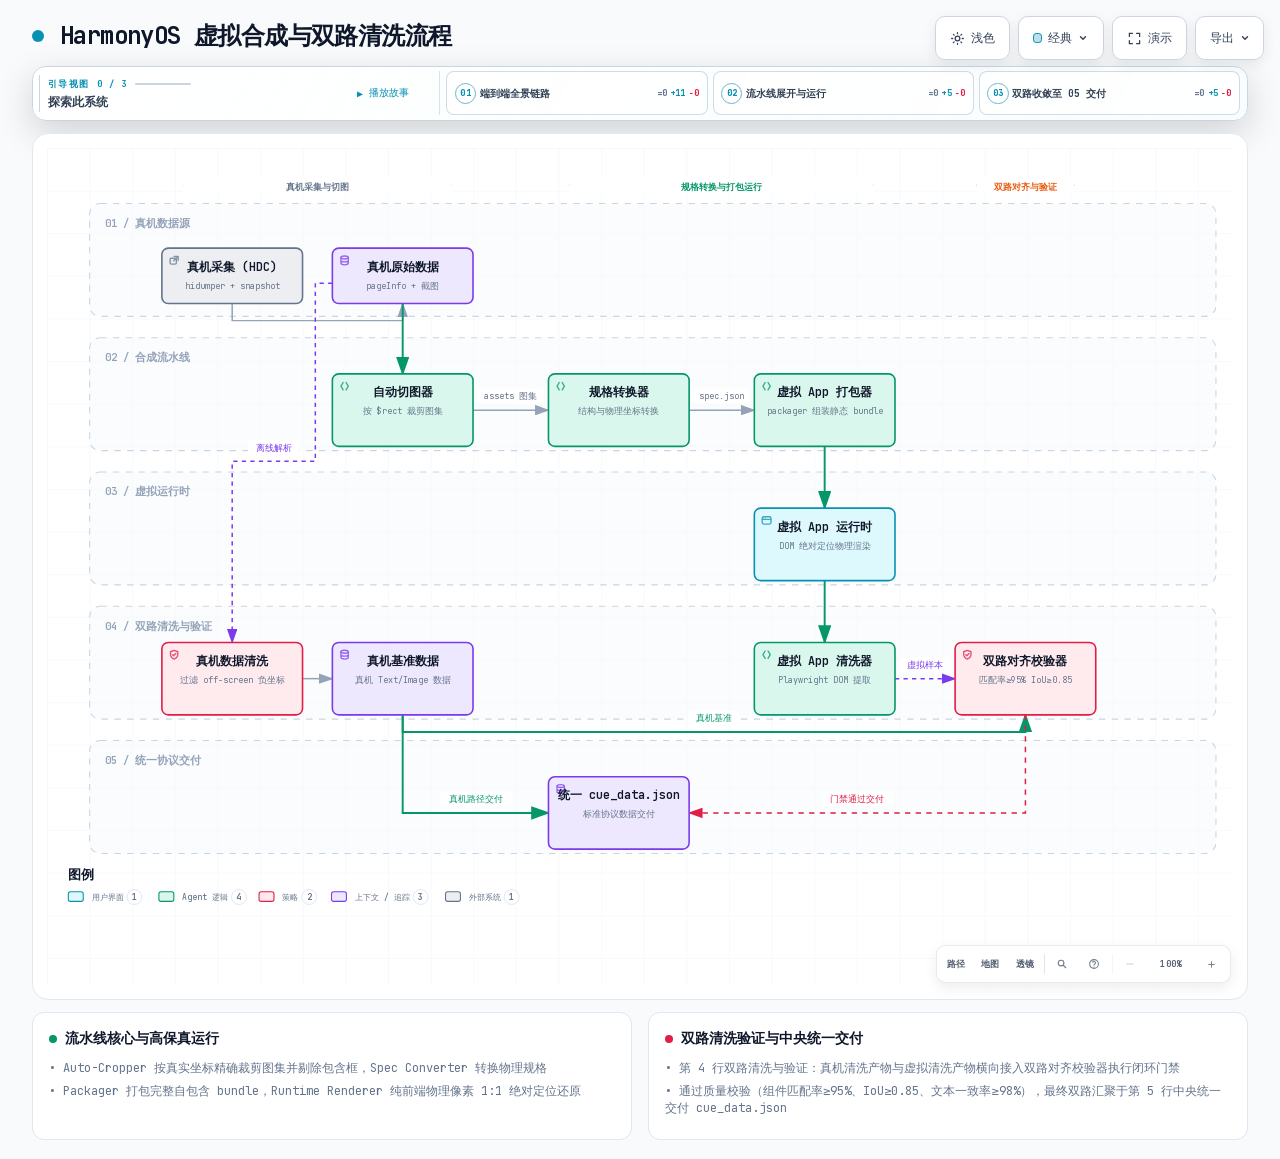
==== commit d6ff91ba: "update diagram" ====
--- a/docs/diagrams/harmonyos-pipeline.html
+++ b/docs/diagrams/harmonyos-pipeline.html
@@ -5085,7 +5085,7 @@
       </div>
     </div>
 
-    <script id="archify-guided-views-data" type="application/json">[{"id":"full-pipeline","label":"端到端全景链路","focus":["hdc_collector","raw_inputs","cropper","spec_converter","packager","runtime_renderer","gym_cleaner","device_cleaner","real_cue","verifier","final_cue_data"],"note":"从真机采集、切图组装到双路 cue_data 对齐校验完整闭环。"},{"id":"synthesis-path","label":"流水线展开与运行","focus":["raw_inputs","cropper","spec_converter","packager","runtime_renderer"],"note":"展开展示切图、规格转换、打包及虚拟 App 运行时的详细生成链路。"},{"id":"dual-cleaning-verify","label":"双路收敛至 05 交付","focus":["device_cleaner","real_cue","gym_cleaner","verifier","final_cue_data"],"note":"真机路径与虚拟 App 路径经 Verifier 校验合格后，统一收敛输出至 05 独立交付模块 cue_data.json。"}]</script>
+    <script id="archify-guided-views-data" type="application/json">[{"id":"full-pipeline","label":"端到端全景链路","focus":["hdc_collector","raw_inputs","cropper","spec_converter","packager","runtime_renderer","gym_cleaner","device_cleaner","real_cue","verifier","final_cue_data"],"note":"从真机采集、切图组装到双路 cue_data 对齐校验完整闭环。"},{"id":"synthesis-path","label":"流水线展开与运行","focus":["raw_inputs","cropper","spec_converter","packager","runtime_renderer"],"note":"展开展示切图、规格转换、打包及虚拟 App 运行时的详细生成链路。"},{"id":"dual-cleaning-verify","label":"双路收敛至 05 交付","focus":["device_cleaner","real_cue","gym_cleaner","verifier","final_cue_data"],"note":"真机路径与虚拟 App 路径经 04 行双路对齐校验器校验后，统一收敛汇聚至第 5 行中央 cue_data.json 交付。"}]</script>
 
     <script id="archify-i18n-data" type="application/json">{"locale":"zh-CN","messages":{"viewer.kind.frontend":"前端","viewer.kind.backend":"后端","viewer.kind.database":"数据库","viewer.kind.cloud":"云服务","viewer.kind.security":"安全","viewer.kind.messagebus":"消息总线","viewer.kind.external":"外部系统","viewer.kind.neutral":"中性","viewer.kind.node":"节点","viewer.kind.start":"开始","viewer.kind.active":"活动","viewer.kind.waiting":"等待","viewer.kind.decision":"决策","viewer.kind.success":"成功","viewer.kind.failure":"失败","viewer.toolbar.actions":"图表操作","viewer.theme.toggle.title":"切换主题（T）","viewer.theme.toggle":"切换颜色主题","viewer.theme.dark":"深色","viewer.theme.light":"浅色","viewer.preset.choose.title":"选择视觉风格（S 循环切换）","viewer.preset.choose":"选择视觉风格","viewer.preset.style":"风格","viewer.preset.menu":"视觉风格","viewer.preset.identity":"视觉表达","viewer.preset.cycles":"S 循环切换","viewer.preset.classic":"经典","viewer.preset.classic.short":"经典","viewer.preset.classic.hint":"稳定的技术默认风格","viewer.preset.flow":"信号流","viewer.preset.flow.short":"流动","viewer.preset.flow.hint":"突出动态流向","viewer.preset.blueprint":"蓝图","viewer.preset.blueprint.hint":"工程评审","viewer.preset.editorial":"编辑风格","viewer.preset.editorial.hint":"适合发布与上线说明","viewer.preset.badge.signalFlow":"信号流","viewer.preset.badge.blueprint":"蓝图 / 修订 01","viewer.preset.badge.editorial":"编辑风格 / 现场笔记","viewer.preset.badge.editorialPlate":"ARCHIFY / 图版 04","viewer.preset.current":"当前视觉风格：{style}。选择视觉风格","viewer.motion.live":"动态","viewer.motion.still":"静态","viewer.motion.pause":"暂停动效","viewer.motion.resume":"恢复动效","viewer.motion.reduced":"已根据减少动态效果偏好暂停动效","viewer.motion.hidden":"页面不可见时已暂停动效","viewer.motion.yielding":"暂停动效；当前让位于{owner}","viewer.motion.yielding.title":"动态预览已启用 · 正在让位于{owner}","viewer.owner.story":"引导故事","viewer.owner.chapter":"当前章节","viewer.owner.chapterPreview":"章节差异预览","viewer.owner.handoff":"章节交接","viewer.owner.route":"路径探测","viewer.owner.lens":"语义透镜","viewer.owner.relationship":"关系预览","viewer.owner.intent":"意图追踪","viewer.owner.focus":"语义聚焦","viewer.owner.legend":"图例预览","viewer.owner.reader":"读者交互","viewer.present.enter":"进入演示模式","viewer.present.enter.title":"演示模式（F）","viewer.present.exit":"退出演示模式","viewer.present.exit.title":"退出演示模式（F 或 Escape）","viewer.present.present":"演示","viewer.present.exit.label":"退出","viewer.export.button":"导出","viewer.export.button.title":"导出图表（E）","viewer.export.diagram":"导出图表","viewer.export.menu":"导出","viewer.export.subtitle":"便携、整洁的输出","viewer.export.share":"分享","viewer.export.shareCard":"分享卡片","viewer.export.routeShareCard":"路径分享卡片","viewer.export.reachShareCard":"可达范围分享卡片","viewer.export.copyShareCard":"复制分享卡片","viewer.export.copyDiagram":"复制图表","viewer.export.clipboardPng":"复制 PNG 到剪贴板","viewer.export.raster":"位图","viewer.export.image":"图像","viewer.export.lossless":"无损图像","viewer.export.compact":"紧凑图像","viewer.export.modern":"现代图像格式","viewer.export.vectorMotion":"矢量与动效","viewer.export.vectorMotion.heading":"矢量与动效","viewer.export.editable":"可编辑矢量图","viewer.export.motion6s":"6 秒动效","viewer.export.unsupported":"当前浏览器不支持","viewer.export.clipboardUnsupported":"当前浏览器不支持写入图片剪贴板","viewer.export.clipboardUnsupported.period":"当前浏览器不支持写入图片剪贴板。","viewer.export.clipboardUnsupported.short":"此浏览器不支持写入图片剪贴板。","viewer.export.motionUnavailable":"当前浏览器无法录制动效","viewer.export.webmUnavailable":"当前浏览器不支持 WebM","viewer.export.failed":"导出失败：{message}","viewer.export.unknownVariant":"未知的分享卡片类型：{variant}","viewer.export.routeRequired":"请先追踪路径，再导出路径分享卡片","viewer.export.reachRequired":"请先追踪编写可达范围，再导出可达范围分享卡片","viewer.export.unknown":"未知错误","viewer.export.routeFailed":"路径分享卡片导出失败：{message}","viewer.export.reachFailed":"可达范围分享卡片导出失败：{message}","viewer.export.copyFailed":"复制失败：{message}","viewer.export.copiedPng":"已将 PNG 复制到剪贴板","viewer.export.copiedShare":"已复制分享卡片","viewer.export.downloadedShare":"已下载分享卡片","viewer.export.downloadedRoute":"已下载路径分享卡片","viewer.export.downloadedReach":"已下载可达范围分享卡片","viewer.export.downloadedWebm":"已下载 WebM","viewer.export.recording":"正在录制 6 秒动效…","viewer.export.card.routeSummary.one":"路径：{source} → {target} · {count} 个有向跳转","viewer.export.card.routeSummary.other":"路径：{source} → {target} · {count} 个有向跳转","viewer.export.card.reachSummary":"从{origin}开始的编写{direction} · {nodes} · {links} · 最深 {hops}","viewer.export.card.node.one":"{count} 个节点","viewer.export.card.node.other":"{count} 个节点","viewer.export.card.link.one":"{count} 条连接","viewer.export.card.link.other":"{count} 条连接","viewer.export.card.hop.one":"{count} 跳","viewer.export.card.hop.other":"{count} 跳","viewer.export.card.routeBadge":"ARCHIFY · 路径 · {hops}","viewer.export.card.reachBadge":"ARCHIFY · {direction}可达范围","viewer.export.card.defaultBadge":"ARCHIFY · {preset} · {theme}","viewer.export.direction.upstream":"上游","viewer.export.direction.downstream":"下游","viewer.export.error.canvasUnavailable":"无法为{label}使用画布","viewer.export.error.contextUnavailable":"无法为{label}创建二维画布上下文","viewer.export.error.toBlobUnavailable":"{label}无法使用 canvas.toBlob","viewer.export.error.toBlobNull":"{label}的 canvas.toBlob 未返回数据","viewer.export.error.variantsCombined":"无法同时组合多种分享卡片类型","viewer.export.error.viewerState":"分享卡片导出无法移除临时 Viewer 状态","viewer.export.error.routeState":"路径卡片导出无法安全保留已解析路径","viewer.export.error.reachState":"可达范围卡片导出无法安全保留编写的可达范围","viewer.export.error.webmRequirements":"WebM 动效导出需要追踪动画及浏览器 MediaRecorder 支持","viewer.export.error.mediaRecorder":"MediaRecorder 录制失败","viewer.export.error.emptyWebm":"MediaRecorder 生成了空的 WebM","viewer.export.error.webmBackground":"无法为 WebM 导出加载 SVG 背景","viewer.guided.region":"图表引导视图","viewer.guided.previous":"上一个引导视图","viewer.guided.previous.title":"上一个引导视图（[）","viewer.guided.next":"下一个引导视图","viewer.guided.next.title":"下一个引导视图（]）","viewer.guided.views":"引导视图","viewer.guided.explore":"探索此系统","viewer.guided.intro":"沿精选路径逐步查看，而不改变源图表。","viewer.guided.trail":"故事轨迹","viewer.guided.beat":"节点","viewer.guided.nextBeat":"下一步","viewer.guided.play":"播放引导故事","viewer.guided.play.title":"播放引导故事（P）","viewer.guided.pause":"暂停引导故事","viewer.guided.pause.title":"暂停引导故事（P）","viewer.guided.replay":"重播引导故事","viewer.guided.replay.title":"重播引导故事（P）","viewer.guided.playStory":"播放故事","viewer.guided.pauseStory":"暂停","viewer.guided.replayStory":"重播故事","viewer.guided.motionUnavailable":"静态模式下无法播放故事","viewer.guided.enableMotion":"切换为动态模式以播放引导故事","viewer.guided.selectBeatLink":"选择故事节点以复制其精确链接","viewer.guided.copyMoment":"复制此刻","viewer.guided.momentCopied":"已复制时刻链接","viewer.guided.momentCopyFailed":"无法复制故事时刻链接","viewer.guided.copied":"已复制","viewer.guided.copyFailed":"复制失败","viewer.guided.showAll":"显示全部","viewer.guided.showAll.aria":"显示完整图表","viewer.guided.chapters":"故事章节","viewer.guided.storyTrail":"{label}的故事轨迹：{count} 个节点","viewer.guided.chapter.open":"打开第 {index}/{total} 章：{label}，{count} 个停靠点","viewer.guided.chapter.current":"当前第 {index}/{total} 章：{label}，{count} 个停靠点","viewer.guided.chapter.selectedNodes":"已选择 {count} 个节点","viewer.guided.chapter.stops":"{count} 个停靠点","viewer.guided.chapter.stop.one":"{count} 个停靠点","viewer.guided.chapter.stop.other":"{count} 个停靠点","viewer.guided.chapter.current.title":"{label} — 当前章节，{count} 个停靠点","viewer.guided.chapter.delta.expanded":"{stay} 个保留，{enter} 个进入，{leave} 个离开","viewer.guided.chapter.delta.aria":"打开第 {index}/{total} 章：{label}。章节聚焦差异：{delta}","viewer.guided.chapter.delta.title":"{label} — 章节聚焦 {delta}","viewer.guided.handoff":"{from} → {to} · 经由{label}","viewer.guided.share.chapter":"章节 {index} / {total}","viewer.guided.share.initial":"章节 01 / 01","viewer.guided.share.default":"引导章节","viewer.guided.state.ready":"就绪","viewer.guided.state.playing":"播放中","viewer.guided.state.settled":"已完成","viewer.guided.state.paused":"已暂停","viewer.guided.state.pinned":"已固定","viewer.guided.state.still":"静态","viewer.guided.share.step":"步骤 {index} / {total} · {label}","viewer.guided.share.staticMoment":"{step} · 静态时刻","viewer.guided.share.complete":"{count} 个步骤已完成 · {note}","viewer.guided.share.settled":"路径已稳定，可供阅读。","viewer.guided.share.staticPath":"{count} 个步骤 · 静态路径","viewer.guided.share.ready":"{count} 个步骤 · 就绪","viewer.guided.share.aria":"{state}，第 {index}/{total} 章：{label}。{beat}。{route}","viewer.guided.beat.start":"节点 {index} / {total} · {label} · 起点","viewer.guided.beat.forward":"节点 {index} / {total} · {from} → {to}","viewer.guided.beat.reverse":"节点 {index} / {total} · {from} → {to} · 反向编写连接","viewer.guided.beat.multiple":"节点 {index} / {total} · {from} ⇄ {to} · {count} 条编写连接","viewer.guided.beat.group":"节点 {index} / {total} · {from} · {to} · 分组 · 无直接连接","viewer.guided.beat.aria.prefix":"故事节点 {index}/{total}：{label}。","viewer.guided.beat.aria.start":"起点。","viewer.guided.beat.aria.forward":"从{from}经一条正向编写关系到达。","viewer.guided.beat.aria.reverse":"从{from}出发；编写关系实际由{to}指向{from}。","viewer.guided.beat.aria.multiple":"从{from}经 {count} 条编写关系到达；不使用任意动效。","viewer.guided.beat.aria.group":"与{from}分组展示，没有直接编写关系。","viewer.guided.caption.start":"起点","viewer.guided.caption.grouped":"分组过渡 · 无直接编写连接","viewer.guided.caption.more":" +另外 {count} 条","viewer.guided.caption.reverse":"反向编写关系","viewer.guided.caption.relationships":"{count} 条编写关系","viewer.guided.caption.relationship":"编写关系","viewer.guided.caption.direction":"编写方向：{from} → {to}","viewer.guided.caption.starting":"编写起点","viewer.guided.beatLink":"复制当前故事时刻链接：第 {index}/{total} 个节点：{label}","viewer.guided.noStory":"此图表没有编写引导故事。","viewer.guide.eyebrow":"图表指南","viewer.guide.close":"关闭图表指南","viewer.guide.inspecting":"正在检查已编译语义","viewer.guide.actions":"图表探索操作","viewer.guide.find":"查找任意节点","viewer.guide.find.hint":"搜索标签、职责、类型和稳定 ID。","viewer.guide.route":"追踪路径","viewer.guide.route.aria":"追踪有向路径","viewer.guide.route.hint":"查看两个语义节点如何按编写方向连接。","viewer.guide.map":"查看完整系统","viewer.guide.map.hint":"打开带实时视口和稳定节点的语义雷达。","viewer.guide.lens":"比较语义类型","viewer.guide.lens.hint":"统计角色、显示流量并比较直接编写的连接。","viewer.guide.story":"播放引导故事","viewer.guide.story.hint":"浏览已编写的章节和真实关系。","viewer.guide.present":"进入演示模式","viewer.guide.present.hint":"让实时图表占满视口，同时不改变导出。","viewer.guide.shortcuts":"其他键盘快捷键","viewer.guide.shortcut.export":"导出","viewer.guide.shortcut.theme":"主题","viewer.guide.shortcut.style":"风格","viewer.guide.shortcut.reset":"重置","viewer.guide.shortcut.zoomIn":"放大","viewer.guide.shortcut.zoomOut":"缩小","viewer.guide.shortcut.close":"关闭","viewer.guide.facts":"{nodes} · {relationships} · {views}","viewer.guide.fact.node.one":"{count} 个语义节点","viewer.guide.fact.node.other":"{count} 个语义节点","viewer.guide.fact.relationship.one":"{count} 条关系","viewer.guide.fact.relationship.other":"{count} 条关系","viewer.guide.fact.view.one":"{count} 个引导视图","viewer.guide.fact.view.other":"{count} 个引导视图","viewer.guide.story.available.one":"浏览 {count} 个已编写章节及其真实关系。","viewer.guide.story.available.other":"浏览 {count} 个已编写章节及其真实关系。","viewer.guide.story.unavailable":"此图表没有编写引导故事。","viewer.guide.open":"打开图表指南","viewer.guide.noStory":"此图表没有编写引导故事。","viewer.finder.title":"查找节点","viewer.finder.close":"关闭节点查找器","viewer.finder.placeholder":"搜索标签或 ID","viewer.finder.search":"搜索图表节点","viewer.finder.results":"图表节点","viewer.finder.empty":"没有匹配的节点","viewer.finder.result.focus":"聚焦{label}","viewer.finder.result.routeStart":"选择{label}作为路径起点","viewer.finder.result.routeTarget":"选择{label}作为路径终点，{links}","viewer.finder.status.empty":"没有匹配的节点","viewer.finder.status.count.one":"{count} 个匹配节点","viewer.finder.status.count.other":"{count} 个匹配节点","viewer.finder.noun.nodes":"个节点","viewer.finder.link.one":"{count} 条连接","viewer.finder.link.other":"{count} 条连接","viewer.finder.result.focus.one":"聚焦{label}，{count} 条相关连接","viewer.finder.result.focus.other":"聚焦{label}，{count} 条相关连接","viewer.finder.status.filtered":"{visible}/{available} {noun}","viewer.finder.status.all":"{available} {noun}","viewer.passport.eyebrow":"语义护照","viewer.passport.metadata":"节点元数据","viewer.passport.evidence":"已验证的源代码证据","viewer.passport.verified":"已验证来源","viewer.passport.verificationScope":"已按固定修订版本验证本地 Git 证据，未检查远程访问权限。","viewer.passport.reach":"编写可达范围","viewer.passport.reach.trace":"追踪编写的可达性","viewer.passport.upstream":"上游","viewer.passport.downstream":"下游","viewer.passport.upstream.trace":"追踪上游编写可达性","viewer.passport.downstream.trace":"追踪下游编写可达性","viewer.passport.close":"关闭语义护照","viewer.passport.copy":"复制链接","viewer.passport.copy.focus":"复制聚焦节点的链接","viewer.passport.relations":"关系","viewer.passport.relations.show":"显示关联关系","viewer.passport.relations.hide":"隐藏关联关系","viewer.passport.relations.list":"关联关系","viewer.passport.copyRelation":"复制关系","viewer.passport.copyNode":"复制节点","viewer.passport.copyPinned":"复制固定关系的链接","viewer.passport.copySource":"复制来源节点的链接","viewer.passport.copy.focused.success":"已复制聚焦节点链接","viewer.passport.copy.pinned.success":"已复制固定关系链接","viewer.passport.copy.focused.failed":"无法复制聚焦节点链接","viewer.passport.copy.pinned.failed":"无法复制固定关系链接","viewer.passport.relationship.none":"没有关联关系","viewer.passport.relationship.count.one":"{count} 条关系","viewer.passport.relationship.count.other":"{count} 条关系","viewer.passport.relationship.show.one":"显示 {count} 条关联关系","viewer.passport.relationship.show.other":"显示 {count} 条关联关系","viewer.passport.relationship.summary":"{out} 条出向 · {in} 条入向{loops}","viewer.passport.relationship.loops":" · {count} 条自环","viewer.passport.relationship.explorer":"直接关系浏览器","viewer.passport.relationship.help":"使用方向键浏览关系。按 Enter 或空格键固定详情；按 Escape 清除。","viewer.passport.relationship.loopsBack":"回环","viewer.passport.relationship.connectsTo":"连接到","viewer.passport.relationship.connectsFrom":"连接自","viewer.passport.relationship.pinned":"已固定关系 · {from} → {to} · {label}","viewer.passport.relationship.inspect":"检查第 {index}/{total} 条关系：{from} 到 {to}，{label}。按 Enter 查看详情。","viewer.passport.relationship.group.out":"出向","viewer.passport.relationship.group.in":"入向","viewer.passport.relationship.group.loop":"自环","viewer.passport.relationship.row":"{group}：{relationship}，{neighbor}","viewer.passport.relationship.direction.out":"出 →","viewer.passport.relationship.direction.in":"← 入","viewer.passport.relationship.direction.loop":"自环","viewer.passport.sourceCount.one":"{count} 个已验证来源引用","viewer.passport.sourceCount.other":"{count} 个已验证来源引用","viewer.passport.sourceMarker":"来源","viewer.passport.beacon.one":"{count} 个已验证来源；聚焦此节点以检查","viewer.passport.beacon.other":"{count} 个已验证来源；聚焦此节点以检查","viewer.passport.repository.open":"打开已验证的仓库修订版本 {revision}","viewer.passport.source.open":"打开修订版本 {revision} 中已验证的来源 {path}","viewer.passport.source.openLink":"打开 ↗","viewer.passport.reach.upstream.one":"追踪 {count} 个上游编写节点","viewer.passport.reach.upstream.other":"追踪 {count} 个上游编写节点","viewer.passport.reach.downstream.one":"追踪 {count} 个下游编写节点","viewer.passport.reach.downstream.other":"追踪 {count} 个下游编写节点","viewer.passport.reach.noUpstream":"没有上游编写节点","viewer.passport.reach.noDownstream":"没有下游编写节点","viewer.passport.reach.status":"{direction} · {nodes} 个节点 · {links} 条连接 · 最深 {hops} 跳","viewer.route.eyebrow":"路径探测","viewer.route.start":"选择起点节点","viewer.route.start.find":"查找起点","viewer.route.start.find.aria":"查找路径起点","viewer.route.copy":"复制链接","viewer.route.copy.aria":"复制已追踪路径的链接","viewer.route.clear":"清除","viewer.route.clear.aria":"清除路径探测","viewer.route.traced":"已追踪路径","viewer.route.pickTwo":"在图表中选择两个语义节点","viewer.route.pickOne":"在图表中选择一个语义节点","viewer.route.controls":"路径旅程控制","viewer.route.previous":"上一个路径位置","viewer.route.play":"播放路径旅程","viewer.route.pause":"暂停路径旅程","viewer.route.replay":"重播路径旅程","viewer.route.next":"下一个路径位置","viewer.route.journey":"旅程","viewer.route.pause.label":"暂停","viewer.route.replay.label":"重播","viewer.route.overview":"总览","viewer.route.overview.aria":"显示完整路径总览","viewer.route.instructions":"先选择来源，再选择目标；方向很重要。","viewer.route.destination":"选择从{label}出发的目标","viewer.route.destination.find":"查找目标","viewer.route.destination.find.aria":"查找可达的路径目标","viewer.route.differentDestination":"选择其他目标","viewer.route.distinct":"一条路径需要两个不同的语义节点。","viewer.route.unreachable":"没有通往{label}的有向路径","viewer.route.unreachable.detail":"从{source}无法到达{target}。请选择高亮的目标。","viewer.route.start.instructions":"选择来源。下一步只会显示有向可达的目标。","viewer.route.copy.success":"已复制路径链接","viewer.route.copy.failed":"无法复制路径链接","viewer.route.position":"路径位置 {index}/{total}：{label}","viewer.route.step":"第 {index}/{total} 步 · {phase} · {label}","viewer.route.motionRequired":"自动旅程需要动态模式","viewer.route.trigger.clear":"清除已追踪路径","viewer.route.overview.status":"{nodes} · {hops} · 最短编写路径","viewer.route.overview.node.one":"{count} 个节点","viewer.route.overview.node.other":"{count} 个节点","viewer.route.overview.hop.one":"{count} 个有向跳转","viewer.route.overview.hop.other":"{count} 个有向跳转","viewer.route.phase.playing":"播放中","viewer.route.phase.complete":"已完成","viewer.route.phase.inspecting":"检查中","viewer.route.destination.count.one":"有 {count} 个有向目标可用。请选择高亮节点。","viewer.route.destination.count.other":"有 {count} 个有向目标可用。请选择高亮节点。","viewer.route.noOutgoing":"此处没有可用的出向路径。请清除后选择其他来源。","viewer.route.result.title":"{source} 到 {target}","viewer.route.finder.source.title":"选择路径起点","viewer.route.finder.source.placeholder":"搜索路径来源","viewer.route.finder.source.empty":"没有匹配的路径来源","viewer.route.finder.source.results":"可作为路径起点的节点","viewer.route.finder.source.noun":"个路径来源","viewer.route.finder.source.badge":"起点","viewer.route.finder.target.title":"从{label}出发的目标","viewer.route.finder.target.placeholder":"搜索可达目标","viewer.route.finder.target.empty":"没有匹配的可达目标","viewer.route.finder.target.results":"可达路径目标","viewer.route.finder.target.noun":"个可达目标","viewer.route.hop.one":"{count} 跳","viewer.route.hop.other":"{count} 跳","viewer.lens.eyebrow":"语义透镜","viewer.lens.title":"比较系统角色","viewer.lens.close":"关闭语义透镜","viewer.lens.instruction":"最多选择两种语义类型。选择一种可显示其真实流量；选择两种只比较直接编写的关系。","viewer.lens.kinds":"语义类型","viewer.lens.choose":"选择一种类型以检查其节点和相连关系。","viewer.lens.copy":"复制语义透镜链接","viewer.lens.clear":"清除语义透镜","viewer.lens.open":"打开语义透镜","viewer.lens.openActive":"打开当前语义透镜","viewer.lens.legend":"语义图例","viewer.lens.legend.inspect.one":"检查{label}，{count} 个节点","viewer.lens.legend.inspect.other":"检查{label}，{count} 个节点","viewer.lens.kind.count.one":"{label}，{count} 个节点","viewer.lens.kind.count.other":"{label}，{count} 个节点","viewer.lens.compare.one":"{first} → {second}：{forward} · {second} → {first}：{reverse} · 共 {count} 条直接关系","viewer.lens.compare.other":"{first} → {second}：{forward} · {second} → {first}：{reverse} · 共 {count} 条直接关系","viewer.lens.single":"{nodes} · {relationships} · 已连接节点保持可见","viewer.lens.node.one":"{count} 个{label}节点","viewer.lens.node.other":"{count} 个{label}节点","viewer.lens.relationship.one":"{count} 条相连关系","viewer.lens.relationship.other":"{count} 条相连关系","viewer.radar.title":"语义雷达","viewer.radar.building":"正在构建总览","viewer.radar.openFull":"打开完整语义雷达","viewer.radar.open":"打开雷达","viewer.radar.close":"关闭语义雷达","viewer.radar.surface":"图表总览。点击节点进行聚焦，或使用方向键平移。","viewer.radar.click":"点击节点","viewer.radar.drag":"拖动平移","viewer.radar.space":"语义雷达需要更多地图可见空间。","viewer.radar.nodes":"语义图表雷达节点","viewer.radar.focus":"从语义雷达聚焦{label}","viewer.radar.status":"{count} 个节点 · {viewport}","viewer.radar.fullMap":"{count} 个节点 · 完整地图","viewer.radar.compacted":"已收紧雷达，避免遮挡语义护照或地图控件。","viewer.radar.cancelWaiting":"取消等待更多地图空间的语义雷达","viewer.radar.needsSpace":"语义雷达需要更多可见地图空间","viewer.radar.viewport.full":"完整地图","viewer.radar.viewport.width":"宽度 {percent}%","viewer.radar.viewport.scale":"视口 {percent}%","viewer.nav.controls":"图表视图控制","viewer.nav.route":"追踪有向路径","viewer.nav.route.title":"追踪路径（R）","viewer.nav.route.short":"路径","viewer.nav.radar":"打开语义雷达","viewer.nav.radar.title":"语义雷达（M）","viewer.nav.radar.short":"地图","viewer.nav.lens":"打开语义透镜","viewer.nav.lens.title":"语义透镜（L）","viewer.nav.lens.short":"透镜","viewer.nav.find":"查找节点","viewer.nav.find.title":"查找节点（/）","viewer.nav.guide":"打开图表指南","viewer.nav.guide.title":"图表指南（?）","viewer.nav.zoomOut":"缩小","viewer.nav.zoomOut.title":"缩小（-）","viewer.nav.reset":"重置图表视图","viewer.nav.reset.title":"重置视图（0）","viewer.nav.read":"阅读","viewer.nav.zoomIn":"放大","viewer.nav.zoomIn.title":"放大（+）","viewer.nav.camera":"{hint}。重置图表视图","viewer.nav.camera.title":"{semantic}{hint} · 重置视图（0）","viewer.nav.camera.semantic":"语义相机已启用 · ","viewer.nav.level.map":"概览","viewer.nav.level.read":"阅读","viewer.nav.level.full":"完整","viewer.nav.level.auto":"自动","viewer.nav.detail.map":"放大以显示关系标签和节点上下文","viewer.nav.detail.read":"再次放大以显示标签和注释","viewer.nav.detail.full":"完整图表详情","viewer.intent.summary":"{label}。{out} 条出向，{in} 条入向{loops}。共 {total} 条连接。按 Enter 查看详情。","viewer.intent.loops":"，{count} 条自环","viewer.common.copied":"已复制","viewer.common.copyFailed":"复制失败","viewer.common.copyLink":"复制链接","viewer.common.clear":"清除","viewer.common.close":"关闭"}}</script>
     <div class="guided-views no-print" id="guided-views" hidden aria-label="图表引导视图">
@@ -5130,7 +5130,7 @@
     <!-- Main Diagram -->
     <div class="diagram-container" data-detail-level="read"
          data-preset-badge-editorial-plate="ARCHIFY / 图版 04">
-      <svg viewBox="0 0 1069 786" role="img" lang="zh-CN" aria-labelledby="archify-diagram-title archify-diagram-description" data-preset="classic" data-quality-profile="showcase">
+      <svg viewBox="0 0 1113 786" role="img" lang="zh-CN" aria-labelledby="archify-diagram-title archify-diagram-description" data-preset="classic" data-quality-profile="showcase">
         <title id="archify-diagram-title">HarmonyOS 虚拟合成与双路清洗流程</title>
         <desc id="archify-diagram-description">由 Archify 生成的工作流图。</desc>
         <!-- Definitions -->
@@ -5156,227 +5156,222 @@
         <rect width="100%" height="100%" fill="url(#grid)" />
 
         <!-- Swimlanes -->
-        <rect data-graph-role="structural-frame" data-composition-frame-kind="lane" data-composition-frame-id="lane-0" x="40" y="52" width="1013" height="106" rx="10" class="c-lane" stroke-width="1"/>
+        <rect data-graph-role="structural-frame" data-composition-frame-kind="lane" data-composition-frame-id="lane-0" x="40" y="52" width="1057" height="106" rx="10" class="c-lane" stroke-width="1"/>
         <text x="54" y="74" class="t-dim" font-size="10" font-weight="600">01 / 真机数据源</text>
 
-        <rect data-graph-role="structural-frame" data-composition-frame-kind="lane" data-composition-frame-id="lane-1" x="40" y="178" width="1013" height="106" rx="10" class="c-lane" stroke-width="1"/>
+        <rect data-graph-role="structural-frame" data-composition-frame-kind="lane" data-composition-frame-id="lane-1" x="40" y="178" width="1057" height="106" rx="10" class="c-lane" stroke-width="1"/>
         <text x="54" y="200" class="t-dim" font-size="10" font-weight="600">02 / 合成流水线</text>
 
-        <rect data-graph-role="structural-frame" data-composition-frame-kind="lane" data-composition-frame-id="lane-2" x="40" y="304" width="1013" height="106" rx="10" class="c-lane" stroke-width="1"/>
+        <rect data-graph-role="structural-frame" data-composition-frame-kind="lane" data-composition-frame-id="lane-2" x="40" y="304" width="1057" height="106" rx="10" class="c-lane" stroke-width="1"/>
         <text x="54" y="326" class="t-dim" font-size="10" font-weight="600">03 / 虚拟运行时</text>
 
-        <rect data-graph-role="structural-frame" data-composition-frame-kind="lane" data-composition-frame-id="lane-3" x="40" y="430" width="1013" height="106" rx="10" class="c-lane" stroke-width="1"/>
+        <rect data-graph-role="structural-frame" data-composition-frame-kind="lane" data-composition-frame-id="lane-3" x="40" y="430" width="1057" height="106" rx="10" class="c-lane" stroke-width="1"/>
         <text x="54" y="452" class="t-dim" font-size="10" font-weight="600">04 / 双路清洗与验证</text>
 
-        <rect data-graph-role="structural-frame" data-composition-frame-kind="lane" data-composition-frame-id="lane-4" x="40" y="556" width="1013" height="106" rx="10" class="c-lane" stroke-width="1"/>
+        <rect data-graph-role="structural-frame" data-composition-frame-kind="lane" data-composition-frame-id="lane-4" x="40" y="556" width="1057" height="106" rx="10" class="c-lane" stroke-width="1"/>
         <text x="54" y="578" class="t-dim" font-size="10" font-weight="600">05 / 统一协议交付</text>
 
         <!-- Phase headers -->
-        <line x1="68" y1="35" x2="320" y2="35" class="a-default" stroke-width="1.1"/>
-        <rect x="68" y="27" width="252" height="16" rx="4" class="c-mask"/>
-        <text x="194" y="39" class="t-muted" font-size="8" font-weight="600" text-anchor="middle">真机采集与切图</text>
-        <line x1="430.79999999999995" y1="35" x2="716" y2="35" class="a-emphasis" stroke-width="1.1"/>
-        <rect x="430.79999999999995" y="27" width="285.2" height="16" rx="4" class="c-mask"/>
-        <text x="573.4" y="39" class="t-backend" font-size="8" font-weight="600" text-anchor="middle">规格转换与打包运行</text>
-        <line x1="812.4000000000001" y1="35" x2="1024.4" y2="35" class="a-dashed" stroke-width="1.1"/>
-        <rect x="812.4000000000001" y="27" width="212.0000000000001" height="16" rx="4" class="c-mask"/>
-        <text x="918.4000000000001" y="39" class="t-messagebus" font-size="8" font-weight="600" text-anchor="middle">双路验证与独立交付</text>
+        <line x1="127.80000000000001" y1="35" x2="379.8" y2="35" class="a-default" stroke-width="1.1"/>
+        <rect x="127.80000000000001" y="27" width="252" height="16" rx="4" class="c-mask"/>
+        <text x="253.8" y="39" class="t-muted" font-size="8" font-weight="600" text-anchor="middle">真机采集与切图</text>
+        <line x1="490.6000000000001" y1="35" x2="775.8" y2="35" class="a-emphasis" stroke-width="1.1"/>
+        <rect x="490.6000000000001" y="27" width="285.19999999999993" height="16" rx="4" class="c-mask"/>
+        <text x="633.2" y="39" class="t-backend" font-size="8" font-weight="600" text-anchor="middle">规格转换与打包运行</text>
+        <line x1="872.2" y1="35" x2="964.2" y2="35" class="a-dashed" stroke-width="1.1"/>
+        <rect x="872.2" y="27" width="92" height="16" rx="4" class="c-mask"/>
+        <text x="918.2" y="39" class="t-messagebus" font-size="8" font-weight="600" text-anchor="middle">双路对齐与验证</text>
 
         <!-- Workflow groups -->
 
 
         <!-- Edge paths -->
-        <path data-edge-from="device_cleaner" data-edge-to="real_cue" data-edge-key="0" data-edge-id="cleaner-to-real-cue" data-composition-points="180,498;410.8,498" d="M 180 498 L 410.8 498" class="a-default" stroke-width="1.4" marker-end="url(#arrowhead)"/>
-        <path data-edge-from="hdc_collector" data-edge-to="raw_inputs" data-edge-key="1" data-edge-id="collect-raw" data-composition-points="114,146;114,162;274,162;274,146" d="M 114 146 L 114 162 L 274 162 L 274 146" class="a-default" stroke-width="1.4" marker-end="url(#arrowhead)"/>
-        <path data-edge-from="cropper" data-edge-to="spec_converter" data-edge-label="assets 图集" data-edge-key="2" data-edge-id="cropper-to-spec" data-composition-points="340,246;410.8,246" d="M 340 246 L 410.8 246" class="a-default" stroke-width="1.4" marker-end="url(#arrowhead)"/>
-        <path data-edge-from="gym_cleaner" data-edge-to="verifier" data-edge-label="虚拟样本比对" data-edge-key="3" data-edge-id="gym-to-verifier" data-composition-points="736,498;851.4,498;851.4,406" d="M 736 498 L 851.4 498 L 851.4 406" class="a-dashed" stroke-width="1.4" marker-end="url(#arrowhead-dashed)"/>
-        <path data-edge-from="packager" data-edge-to="runtime_renderer" data-edge-key="4" data-edge-id="packager-to-runtime" data-composition-points="670,280;670,338" d="M 670 280 L 670 338" class="a-emphasis" stroke-width="1.8" marker-end="url(#arrowhead-emphasis)"/>
-        <path data-edge-from="raw_inputs" data-edge-to="device_cleaner" data-edge-label="离线解析" data-edge-key="5" data-edge-id="raw-to-cleaner" data-composition-points="208,127;192,127;192,552;114,552;114,532" d="M 208 127 L 192 127 L 192 552 L 114 552 L 114 532" class="a-dashed" stroke-width="1.4" marker-end="url(#arrowhead-dashed)"/>
-        <path data-edge-from="raw_inputs" data-edge-to="cropper" data-edge-key="6" data-edge-id="raw-to-cropper" data-composition-points="274,146;274,212" d="M 274 146 L 274 212" class="a-emphasis" stroke-width="1.8" marker-end="url(#arrowhead-emphasis)"/>
-        <path data-edge-from="real_cue" data-edge-to="verifier" data-edge-label="真机基准" data-edge-key="7" data-edge-id="real-cue-to-verifier" data-composition-points="476.8,532;476.8,552;858.4,552;858.4,406" d="M 476.8 532 L 476.8 552 L 858.4 552 L 858.4 406" class="a-emphasis" stroke-width="1.8" marker-end="url(#arrowhead-emphasis)"/>
-        <path data-edge-from="real_cue" data-edge-to="final_cue_data" data-edge-label="真机路径交付" data-edge-key="8" data-edge-id="real-to-final" data-composition-points="476.8,532;476.8,631;912.4,631" d="M 476.8 532 L 476.8 631 L 912.4 631" class="a-emphasis" stroke-width="1.8" marker-end="url(#arrowhead-emphasis)"/>
-        <path data-edge-from="runtime_renderer" data-edge-to="gym_cleaner" data-edge-key="9" data-edge-id="runtime-to-gym" data-composition-points="670,406;670,464" d="M 670 406 L 670 464" class="a-emphasis" stroke-width="1.8" marker-end="url(#arrowhead-emphasis)"/>
-        <path data-edge-from="runtime_renderer" data-edge-to="verifier" data-edge-label="渲染比对" data-edge-key="10" data-edge-id="runtime-to-verifier" data-composition-points="736,372;792.4,372" d="M 736 372 L 792.4 372" class="a-dashed" stroke-width="1.4" marker-end="url(#arrowhead-dashed)"/>
-        <path data-edge-from="spec_converter" data-edge-to="packager" data-edge-label="spec.json" data-edge-key="11" data-edge-id="spec-to-packager" data-composition-points="542.8,246;604,246" d="M 542.8 246 L 604 246" class="a-default" stroke-width="1.4" marker-end="url(#arrowhead)"/>
-        <path data-edge-from="verifier" data-edge-to="final_cue_data" data-edge-label="门禁通过交付" data-edge-key="12" data-edge-id="verifier-to-final" data-composition-points="858.4,406;858.4,483;978.4,483;978.4,590" d="M 858.4 406 L 858.4 483 L 978.4 483 L 978.4 590" class="a-security" stroke-width="1.4" marker-end="url(#arrowhead-security)"/>
+        <path data-edge-from="device_cleaner" data-edge-to="real_cue" data-edge-key="0" data-edge-id="cleaner-to-real-cue" data-composition-points="239.8,498;267.8,498" d="M 239.8 498 L 267.8 498" class="a-default" stroke-width="1.4" marker-end="url(#arrowhead)"/>
+        <path data-edge-from="hdc_collector" data-edge-to="raw_inputs" data-edge-key="1" data-edge-id="collect-raw" data-composition-points="173.8,146;173.8,162;333.8,162;333.8,146" d="M 173.8 146 L 173.8 162 L 333.8 162 L 333.8 146" class="a-default" stroke-width="1.4" marker-end="url(#arrowhead)"/>
+        <path data-edge-from="cropper" data-edge-to="spec_converter" data-edge-label="assets 图集" data-edge-key="2" data-edge-id="cropper-to-spec" data-composition-points="399.8,246;470.6,246" d="M 399.8 246 L 470.6 246" class="a-default" stroke-width="1.4" marker-end="url(#arrowhead)"/>
+        <path data-edge-from="gym_cleaner" data-edge-to="verifier" data-edge-label="虚拟样本" data-edge-key="3" data-edge-id="gym-to-verifier" data-composition-points="795.8,498;852.2,498" d="M 795.8 498 L 852.2 498" class="a-dashed" stroke-width="1.4" marker-end="url(#arrowhead-dashed)"/>
+        <path data-edge-from="packager" data-edge-to="runtime_renderer" data-edge-key="4" data-edge-id="packager-to-runtime" data-composition-points="729.8,280;729.8,338" d="M 729.8 280 L 729.8 338" class="a-emphasis" stroke-width="1.8" marker-end="url(#arrowhead-emphasis)"/>
+        <path data-edge-from="raw_inputs" data-edge-to="device_cleaner" data-edge-label="离线解析" data-edge-key="5" data-edge-id="raw-to-cleaner" data-composition-points="267.8,127;251.8,127;251.8,294;173.8,294;173.8,464" d="M 267.8 127 L 251.8 127 L 251.8 294 L 173.8 294 L 173.8 464" class="a-dashed" stroke-width="1.4" marker-end="url(#arrowhead-dashed)"/>
+        <path data-edge-from="raw_inputs" data-edge-to="cropper" data-edge-key="6" data-edge-id="raw-to-cropper" data-composition-points="333.8,146;333.8,212" d="M 333.8 146 L 333.8 212" class="a-emphasis" stroke-width="1.8" marker-end="url(#arrowhead-emphasis)"/>
+        <path data-edge-from="real_cue" data-edge-to="verifier" data-edge-label="真机基准" data-edge-key="7" data-edge-id="real-cue-to-verifier" data-composition-points="333.8,532;333.8,548;918.2,548;918.2,532" d="M 333.8 532 L 333.8 548 L 918.2 548 L 918.2 532" class="a-emphasis" stroke-width="1.8" marker-end="url(#arrowhead-emphasis)"/>
+        <path data-edge-from="real_cue" data-edge-to="final_cue_data" data-edge-label="真机路径交付" data-edge-key="8" data-edge-id="real-to-final" data-composition-points="333.8,532;333.8,624;470.6,624" d="M 333.8 532 L 333.8 624 L 470.6 624" class="a-emphasis" stroke-width="1.8" marker-end="url(#arrowhead-emphasis)"/>
+        <path data-edge-from="runtime_renderer" data-edge-to="gym_cleaner" data-edge-key="9" data-edge-id="runtime-to-gym" data-composition-points="729.8,406;729.8,464" d="M 729.8 406 L 729.8 464" class="a-emphasis" stroke-width="1.8" marker-end="url(#arrowhead-emphasis)"/>
+        <path data-edge-from="spec_converter" data-edge-to="packager" data-edge-label="spec.json" data-edge-key="10" data-edge-id="spec-to-packager" data-composition-points="602.6,246;663.8,246" d="M 602.6 246 L 663.8 246" class="a-default" stroke-width="1.4" marker-end="url(#arrowhead)"/>
+        <path data-edge-from="verifier" data-edge-to="final_cue_data" data-edge-label="门禁通过交付" data-edge-key="11" data-edge-id="verifier-to-final" data-composition-points="918.2,532;918.2,624;602.6,624" d="M 918.2 532 L 918.2 624 L 602.6 624" class="a-security" stroke-width="1.4" marker-end="url(#arrowhead-security)"/>
 
         <!-- Nodes -->
         <g id="node-hdc_collector" data-node-id="hdc_collector" data-node-label="真机采集 (HDC)" tabindex="0" role="button" aria-label="聚焦真机采集 (HDC)，hidumper + snapshot, 真机数据源 › 真机采集与切图" aria-pressed="false" data-node-kind="external" data-node-sublabel="hidumper + snapshot" data-node-context="真机数据源 › 真机采集与切图">
           <title>真机采集 (HDC) · hidumper + snapshot · 真机数据源 › 真机采集与切图</title>
-          <rect x="48" y="94" width="132" height="52" rx="6" class="c-mask"/>
-          <rect x="48" y="94" width="132" height="52" rx="6" class="c-external" stroke-width="1.5"/>
-          <g aria-hidden="true" data-semantic-sigil="external" class="semantic-sigil s-external" transform="translate(54 100) scale(0.6875)">
+          <rect x="107.80000000000001" y="94" width="132" height="52" rx="6" class="c-mask"/>
+          <rect x="107.80000000000001" y="94" width="132" height="52" rx="6" class="c-external" stroke-width="1.5"/>
+          <g aria-hidden="true" data-semantic-sigil="external" class="semantic-sigil s-external" transform="translate(113.80000000000001 100) scale(0.6875)">
             <rect x="2.5" y="5" width="8.5" height="8" rx="1.5"/>
             <path d="M8 2.5h5.5V8M13.5 2.5 7.5 8.5"/>
           </g>
-          <text data-node-label="" data-detail-anchor="" x="114" y="115" class="t-primary" font-size="11" font-weight="600" text-anchor="middle">真机采集 (HDC)</text>
-          <text data-detail="context" x="114" y="132" class="t-muted" font-size="8" text-anchor="middle">hidumper + snapshot</text>
+          <text data-node-label="" data-detail-anchor="" x="173.8" y="115" class="t-primary" font-size="11" font-weight="600" text-anchor="middle">真机采集 (HDC)</text>
+          <text data-detail="context" x="173.8" y="132" class="t-muted" font-size="8" text-anchor="middle">hidumper + snapshot</text>
         </g>
 
         <g id="node-raw_inputs" data-node-id="raw_inputs" data-node-label="真机原始数据" tabindex="0" role="button" aria-label="聚焦真机原始数据，pageInfo + 截图, 真机数据源 › 真机采集与切图" aria-pressed="false" data-node-kind="database" data-node-sublabel="pageInfo + 截图" data-node-context="真机数据源 › 真机采集与切图">
           <title>真机原始数据 · pageInfo + 截图 · 真机数据源 › 真机采集与切图</title>
-          <rect x="208" y="94" width="132" height="52" rx="6" class="c-mask"/>
-          <rect x="208" y="94" width="132" height="52" rx="6" class="c-database" stroke-width="1.5"/>
-          <g aria-hidden="true" data-semantic-sigil="database" class="semantic-sigil s-database" transform="translate(214 100) scale(0.6875)">
+          <rect x="267.8" y="94" width="132" height="52" rx="6" class="c-mask"/>
+          <rect x="267.8" y="94" width="132" height="52" rx="6" class="c-database" stroke-width="1.5"/>
+          <g aria-hidden="true" data-semantic-sigil="database" class="semantic-sigil s-database" transform="translate(273.8 100) scale(0.6875)">
             <ellipse cx="8" cy="4" rx="5" ry="2"/>
             <path d="M3 4v8c0 1.1 2.2 2 5 2s5-.9 5-2V4M3 8c0 1.1 2.2 2 5 2s5-.9 5-2"/>
           </g>
-          <text data-node-label="" data-detail-anchor="" x="274" y="115" class="t-primary" font-size="11" font-weight="600" text-anchor="middle">真机原始数据</text>
-          <text data-detail="context" x="274" y="132" class="t-muted" font-size="8" text-anchor="middle">pageInfo + 截图</text>
+          <text data-node-label="" data-detail-anchor="" x="333.8" y="115" class="t-primary" font-size="11" font-weight="600" text-anchor="middle">真机原始数据</text>
+          <text data-detail="context" x="333.8" y="132" class="t-muted" font-size="8" text-anchor="middle">pageInfo + 截图</text>
         </g>
 
         <g id="node-cropper" data-node-id="cropper" data-node-label="自动切图器" tabindex="0" role="button" aria-label="聚焦自动切图器，按 $rect 裁剪图集, 合成流水线 › 真机采集与切图" aria-pressed="false" data-node-kind="backend" data-node-sublabel="按 $rect 裁剪图集" data-node-tag="Cropper" data-node-context="合成流水线 › 真机采集与切图">
           <title>自动切图器 · 按 $rect 裁剪图集 · 合成流水线 › 真机采集与切图 · Cropper</title>
-          <rect x="208" y="212" width="132" height="68" rx="6" class="c-mask"/>
-          <rect x="208" y="212" width="132" height="68" rx="6" class="c-backend" stroke-width="1.5"/>
-          <g aria-hidden="true" data-semantic-sigil="backend" class="semantic-sigil s-backend" transform="translate(214 218) scale(0.6875)">
+          <rect x="267.8" y="212" width="132" height="68" rx="6" class="c-mask"/>
+          <rect x="267.8" y="212" width="132" height="68" rx="6" class="c-backend" stroke-width="1.5"/>
+          <g aria-hidden="true" data-semantic-sigil="backend" class="semantic-sigil s-backend" transform="translate(273.8 218) scale(0.6875)">
             <path d="M6 3 3 8l3 5M10 3l3 5-3 5"/>
           </g>
-          <text data-node-label="" data-detail-anchor="" x="274" y="233" class="t-primary" font-size="11" font-weight="600" text-anchor="middle">自动切图器</text>
-          <text data-detail="context" x="274" y="250" class="t-muted" font-size="8" text-anchor="middle">按 $rect 裁剪图集</text>
-        <text data-detail="fine" x="274" y="268" class="t-backend" font-size="7" text-anchor="middle">Cropper</text>
+          <text data-node-label="" data-detail-anchor="" x="333.8" y="233" class="t-primary" font-size="11" font-weight="600" text-anchor="middle">自动切图器</text>
+          <text data-detail="context" x="333.8" y="250" class="t-muted" font-size="8" text-anchor="middle">按 $rect 裁剪图集</text>
+        <text data-detail="fine" x="333.8" y="268" class="t-backend" font-size="7" text-anchor="middle">Cropper</text>
         </g>
 
         <g id="node-spec_converter" data-node-id="spec_converter" data-node-label="规格转换器" tabindex="0" role="button" aria-label="聚焦规格转换器，结构与物理坐标转换, 合成流水线 › 规格转换与打包运行" aria-pressed="false" data-node-kind="backend" data-node-sublabel="结构与物理坐标转换" data-node-tag="Converter" data-node-context="合成流水线 › 规格转换与打包运行">
           <title>规格转换器 · 结构与物理坐标转换 · 合成流水线 › 规格转换与打包运行 · Converter</title>
-          <rect x="410.8" y="212" width="132" height="68" rx="6" class="c-mask"/>
-          <rect x="410.8" y="212" width="132" height="68" rx="6" class="c-backend" stroke-width="1.5"/>
-          <g aria-hidden="true" data-semantic-sigil="backend" class="semantic-sigil s-backend" transform="translate(416.8 218) scale(0.6875)">
+          <rect x="470.6" y="212" width="132" height="68" rx="6" class="c-mask"/>
+          <rect x="470.6" y="212" width="132" height="68" rx="6" class="c-backend" stroke-width="1.5"/>
+          <g aria-hidden="true" data-semantic-sigil="backend" class="semantic-sigil s-backend" transform="translate(476.6 218) scale(0.6875)">
             <path d="M6 3 3 8l3 5M10 3l3 5-3 5"/>
           </g>
-          <text data-node-label="" data-detail-anchor="" x="476.8" y="233" class="t-primary" font-size="11" font-weight="600" text-anchor="middle">规格转换器</text>
-          <text data-detail="context" x="476.8" y="250" class="t-muted" font-size="8" text-anchor="middle">结构与物理坐标转换</text>
-        <text data-detail="fine" x="476.8" y="268" class="t-backend" font-size="7" text-anchor="middle">Converter</text>
+          <text data-node-label="" data-detail-anchor="" x="536.6" y="233" class="t-primary" font-size="11" font-weight="600" text-anchor="middle">规格转换器</text>
+          <text data-detail="context" x="536.6" y="250" class="t-muted" font-size="8" text-anchor="middle">结构与物理坐标转换</text>
+        <text data-detail="fine" x="536.6" y="268" class="t-backend" font-size="7" text-anchor="middle">Converter</text>
         </g>
 
         <g id="node-packager" data-node-id="packager" data-node-label="虚拟 App 打包器" tabindex="0" role="button" aria-label="聚焦虚拟 App 打包器，packager 组装静态 bundle, 合成流水线 › 规格转换与打包运行" aria-pressed="false" data-node-kind="backend" data-node-sublabel="packager 组装静态 bundle" data-node-tag="Packager" data-node-context="合成流水线 › 规格转换与打包运行">
           <title>虚拟 App 打包器 · packager 组装静态 bundle · 合成流水线 › 规格转换与打包运行 · Packager</title>
-          <rect x="604" y="212" width="132" height="68" rx="6" class="c-mask"/>
-          <rect x="604" y="212" width="132" height="68" rx="6" class="c-backend" stroke-width="1.5"/>
-          <g aria-hidden="true" data-semantic-sigil="backend" class="semantic-sigil s-backend" transform="translate(610 218) scale(0.6875)">
+          <rect x="663.8" y="212" width="132" height="68" rx="6" class="c-mask"/>
+          <rect x="663.8" y="212" width="132" height="68" rx="6" class="c-backend" stroke-width="1.5"/>
+          <g aria-hidden="true" data-semantic-sigil="backend" class="semantic-sigil s-backend" transform="translate(669.8 218) scale(0.6875)">
             <path d="M6 3 3 8l3 5M10 3l3 5-3 5"/>
           </g>
-          <text data-node-label="" data-detail-anchor="" x="670" y="233" class="t-primary" font-size="11" font-weight="600" text-anchor="middle">虚拟 App 打包器</text>
-          <text data-detail="context" x="670" y="250" class="t-muted" font-size="8" text-anchor="middle">packager 组装静态 bundle</text>
-        <text data-detail="fine" x="670" y="268" class="t-backend" font-size="7" text-anchor="middle">Packager</text>
+          <text data-node-label="" data-detail-anchor="" x="729.8" y="233" class="t-primary" font-size="11" font-weight="600" text-anchor="middle">虚拟 App 打包器</text>
+          <text data-detail="context" x="729.8" y="250" class="t-muted" font-size="8" text-anchor="middle">packager 组装静态 bundle</text>
+        <text data-detail="fine" x="729.8" y="268" class="t-backend" font-size="7" text-anchor="middle">Packager</text>
         </g>
 
         <g id="node-runtime_renderer" data-node-id="runtime_renderer" data-node-label="虚拟 App 运行时" tabindex="0" role="button" aria-label="聚焦虚拟 App 运行时，DOM 绝对定位物理渲染, 虚拟运行时 › 规格转换与打包运行" aria-pressed="false" data-node-kind="frontend" data-node-sublabel="DOM 绝对定位物理渲染" data-node-tag="Path B 运行态" data-node-context="虚拟运行时 › 规格转换与打包运行">
           <title>虚拟 App 运行时 · DOM 绝对定位物理渲染 · 虚拟运行时 › 规格转换与打包运行 · Path B 运行态</title>
-          <rect x="604" y="338" width="132" height="68" rx="6" class="c-mask"/>
-          <rect x="604" y="338" width="132" height="68" rx="6" class="c-frontend" stroke-width="1.5"/>
-          <g aria-hidden="true" data-semantic-sigil="frontend" class="semantic-sigil s-frontend" transform="translate(610 344) scale(0.6875)">
+          <rect x="663.8" y="338" width="132" height="68" rx="6" class="c-mask"/>
+          <rect x="663.8" y="338" width="132" height="68" rx="6" class="c-frontend" stroke-width="1.5"/>
+          <g aria-hidden="true" data-semantic-sigil="frontend" class="semantic-sigil s-frontend" transform="translate(669.8 344) scale(0.6875)">
             <rect x="2" y="3" width="12" height="10" rx="2"/>
             <path d="M2 6.5h12"/>
             <circle cx="4.1" cy="4.8" r=".7" class="sigil-fill"/>
             <circle cx="6.3" cy="4.8" r=".7" class="sigil-fill"/>
           </g>
-          <text data-node-label="" data-detail-anchor="" x="670" y="359" class="t-primary" font-size="11" font-weight="600" text-anchor="middle">虚拟 App 运行时</text>
-          <text data-detail="context" x="670" y="376" class="t-muted" font-size="8" text-anchor="middle">DOM 绝对定位物理渲染</text>
-        <text data-detail="fine" x="670" y="394" class="t-frontend" font-size="7" text-anchor="middle">Path B 运行态</text>
+          <text data-node-label="" data-detail-anchor="" x="729.8" y="359" class="t-primary" font-size="11" font-weight="600" text-anchor="middle">虚拟 App 运行时</text>
+          <text data-detail="context" x="729.8" y="376" class="t-muted" font-size="8" text-anchor="middle">DOM 绝对定位物理渲染</text>
+        <text data-detail="fine" x="729.8" y="394" class="t-frontend" font-size="7" text-anchor="middle">Path B 运行态</text>
         </g>
 
-        <g id="node-verifier" data-node-id="verifier" data-node-label="双路对齐校验器" tabindex="0" role="button" aria-label="聚焦双路对齐校验器，匹配率≥95% IoU≥0.85, 虚拟运行时 › 双路验证与独立交付" aria-pressed="false" data-node-kind="security" data-node-sublabel="匹配率≥95% IoU≥0.85" data-node-tag="质量门禁" data-node-context="虚拟运行时 › 双路验证与独立交付">
-          <title>双路对齐校验器 · 匹配率≥95% IoU≥0.85 · 虚拟运行时 › 双路验证与独立交付 · 质量门禁</title>
-          <rect x="792.4" y="338" width="132" height="68" rx="6" class="c-mask"/>
-          <rect x="792.4" y="338" width="132" height="68" rx="6" class="c-security" stroke-width="1.5"/>
-          <g aria-hidden="true" data-semantic-sigil="security" class="semantic-sigil s-security" transform="translate(798.4 344) scale(0.6875)">
+        <g id="node-device_cleaner" data-node-id="device_cleaner" data-node-label="真机数据清洗" tabindex="0" role="button" aria-label="聚焦真机数据清洗，过滤 off-screen 负坐标, 双路清洗与验证 › 真机采集与切图" aria-pressed="false" data-node-kind="security" data-node-sublabel="过滤 off-screen 负坐标" data-node-tag="Path A 清洗" data-node-context="双路清洗与验证 › 真机采集与切图">
+          <title>真机数据清洗 · 过滤 off-screen 负坐标 · 双路清洗与验证 › 真机采集与切图 · Path A 清洗</title>
+          <rect x="107.80000000000001" y="464" width="132" height="68" rx="6" class="c-mask"/>
+          <rect x="107.80000000000001" y="464" width="132" height="68" rx="6" class="c-security" stroke-width="1.5"/>
+          <g aria-hidden="true" data-semantic-sigil="security" class="semantic-sigil s-security" transform="translate(113.80000000000001 470) scale(0.6875)">
             <path d="M8 2.2 13 4v3.5c0 3.1-1.8 5.4-5 6.5-3.2-1.1-5-3.4-5-6.5V4Z"/>
             <path d="m5.8 8 1.5 1.5 3-3"/>
           </g>
-          <text data-node-label="" data-detail-anchor="" x="858.4" y="359" class="t-primary" font-size="11" font-weight="600" text-anchor="middle">双路对齐校验器</text>
-          <text data-detail="context" x="858.4" y="376" class="t-muted" font-size="8" text-anchor="middle">匹配率≥95% IoU≥0.85</text>
-        <text data-detail="fine" x="858.4" y="394" class="t-security" font-size="7" text-anchor="middle">质量门禁</text>
+          <text data-node-label="" data-detail-anchor="" x="173.8" y="485" class="t-primary" font-size="11" font-weight="600" text-anchor="middle">真机数据清洗</text>
+          <text data-detail="context" x="173.8" y="502" class="t-muted" font-size="8" text-anchor="middle">过滤 off-screen 负坐标</text>
+        <text data-detail="fine" x="173.8" y="520" class="t-security" font-size="7" text-anchor="middle">Path A 清洗</text>
         </g>
 
-        <g id="node-device_cleaner" data-node-id="device_cleaner" data-node-label="真机数据清洗" tabindex="0" role="button" aria-label="聚焦真机数据清洗，过滤 off-screen 负坐标, 双路清洗与验证 › 真机采集与切图" aria-pressed="false" data-node-kind="security" data-node-sublabel="过滤 off-screen 负坐标" data-node-tag="Path A 清洗" data-node-context="双路清洗与验证 › 真机采集与切图">
-          <title>真机数据清洗 · 过滤 off-screen 负坐标 · 双路清洗与验证 › 真机采集与切图 · Path A 清洗</title>
-          <rect x="48" y="464" width="132" height="68" rx="6" class="c-mask"/>
-          <rect x="48" y="464" width="132" height="68" rx="6" class="c-security" stroke-width="1.5"/>
-          <g aria-hidden="true" data-semantic-sigil="security" class="semantic-sigil s-security" transform="translate(54 470) scale(0.6875)">
+        <g id="node-real_cue" data-node-id="real_cue" data-node-label="真机基准数据" tabindex="0" role="button" aria-label="聚焦真机基准数据，真机 Text/Image 数据, 双路清洗与验证 › 真机采集与切图" aria-pressed="false" data-node-kind="database" data-node-sublabel="真机 Text/Image 数据" data-node-tag="真机清洗产物" data-node-context="双路清洗与验证 › 真机采集与切图">
+          <title>真机基准数据 · 真机 Text/Image 数据 · 双路清洗与验证 › 真机采集与切图 · 真机清洗产物</title>
+          <rect x="267.8" y="464" width="132" height="68" rx="6" class="c-mask"/>
+          <rect x="267.8" y="464" width="132" height="68" rx="6" class="c-database" stroke-width="1.5"/>
+          <g aria-hidden="true" data-semantic-sigil="database" class="semantic-sigil s-database" transform="translate(273.8 470) scale(0.6875)">
+            <ellipse cx="8" cy="4" rx="5" ry="2"/>
+            <path d="M3 4v8c0 1.1 2.2 2 5 2s5-.9 5-2V4M3 8c0 1.1 2.2 2 5 2s5-.9 5-2"/>
+          </g>
+          <text data-node-label="" data-detail-anchor="" x="333.8" y="485" class="t-primary" font-size="11" font-weight="600" text-anchor="middle">真机基准数据</text>
+          <text data-detail="context" x="333.8" y="502" class="t-muted" font-size="8" text-anchor="middle">真机 Text/Image 数据</text>
+        <text data-detail="fine" x="333.8" y="520" class="t-database" font-size="7" text-anchor="middle">真机清洗产物</text>
+        </g>
+
+        <g id="node-gym_cleaner" data-node-id="gym_cleaner" data-node-label="虚拟 App 清洗器" tabindex="0" role="button" aria-label="聚焦虚拟 App 清洗器，Playwright DOM 提取, 双路清洗与验证 › 规格转换与打包运行" aria-pressed="false" data-node-kind="backend" data-node-sublabel="Playwright DOM 提取" data-node-tag="虚拟清洗产物" data-node-context="双路清洗与验证 › 规格转换与打包运行">
+          <title>虚拟 App 清洗器 · Playwright DOM 提取 · 双路清洗与验证 › 规格转换与打包运行 · 虚拟清洗产物</title>
+          <rect x="663.8" y="464" width="132" height="68" rx="6" class="c-mask"/>
+          <rect x="663.8" y="464" width="132" height="68" rx="6" class="c-backend" stroke-width="1.5"/>
+          <g aria-hidden="true" data-semantic-sigil="backend" class="semantic-sigil s-backend" transform="translate(669.8 470) scale(0.6875)">
+            <path d="M6 3 3 8l3 5M10 3l3 5-3 5"/>
+          </g>
+          <text data-node-label="" data-detail-anchor="" x="729.8" y="485" class="t-primary" font-size="11" font-weight="600" text-anchor="middle">虚拟 App 清洗器</text>
+          <text data-detail="context" x="729.8" y="502" class="t-muted" font-size="8" text-anchor="middle">Playwright DOM 提取</text>
+        <text data-detail="fine" x="729.8" y="520" class="t-backend" font-size="7" text-anchor="middle">虚拟清洗产物</text>
+        </g>
+
+        <g id="node-verifier" data-node-id="verifier" data-node-label="双路对齐校验器" tabindex="0" role="button" aria-label="聚焦双路对齐校验器，匹配率≥95% IoU≥0.85, 双路清洗与验证 › 双路对齐与验证" aria-pressed="false" data-node-kind="security" data-node-sublabel="匹配率≥95% IoU≥0.85" data-node-tag="质量门禁" data-node-context="双路清洗与验证 › 双路对齐与验证">
+          <title>双路对齐校验器 · 匹配率≥95% IoU≥0.85 · 双路清洗与验证 › 双路对齐与验证 · 质量门禁</title>
+          <rect x="852.2" y="464" width="132" height="68" rx="6" class="c-mask"/>
+          <rect x="852.2" y="464" width="132" height="68" rx="6" class="c-security" stroke-width="1.5"/>
+          <g aria-hidden="true" data-semantic-sigil="security" class="semantic-sigil s-security" transform="translate(858.2 470) scale(0.6875)">
             <path d="M8 2.2 13 4v3.5c0 3.1-1.8 5.4-5 6.5-3.2-1.1-5-3.4-5-6.5V4Z"/>
             <path d="m5.8 8 1.5 1.5 3-3"/>
           </g>
-          <text data-node-label="" data-detail-anchor="" x="114" y="485" class="t-primary" font-size="11" font-weight="600" text-anchor="middle">真机数据清洗</text>
-          <text data-detail="context" x="114" y="502" class="t-muted" font-size="8" text-anchor="middle">过滤 off-screen 负坐标</text>
-        <text data-detail="fine" x="114" y="520" class="t-security" font-size="7" text-anchor="middle">Path A 清洗</text>
+          <text data-node-label="" data-detail-anchor="" x="918.2" y="485" class="t-primary" font-size="11" font-weight="600" text-anchor="middle">双路对齐校验器</text>
+          <text data-detail="context" x="918.2" y="502" class="t-muted" font-size="8" text-anchor="middle">匹配率≥95% IoU≥0.85</text>
+        <text data-detail="fine" x="918.2" y="520" class="t-security" font-size="7" text-anchor="middle">质量门禁</text>
         </g>
 
-        <g id="node-real_cue" data-node-id="real_cue" data-node-label="真机基准数据" tabindex="0" role="button" aria-label="聚焦真机基准数据，真机 Text/Image 数据, 双路清洗与验证 › 规格转换与打包运行" aria-pressed="false" data-node-kind="database" data-node-sublabel="真机 Text/Image 数据" data-node-tag="真机清洗产物" data-node-context="双路清洗与验证 › 规格转换与打包运行">
-          <title>真机基准数据 · 真机 Text/Image 数据 · 双路清洗与验证 › 规格转换与打包运行 · 真机清洗产物</title>
-          <rect x="410.8" y="464" width="132" height="68" rx="6" class="c-mask"/>
-          <rect x="410.8" y="464" width="132" height="68" rx="6" class="c-database" stroke-width="1.5"/>
-          <g aria-hidden="true" data-semantic-sigil="database" class="semantic-sigil s-database" transform="translate(416.8 470) scale(0.6875)">
+        <g id="node-final_cue_data" data-node-id="final_cue_data" data-node-label="统一 cue_data.json" tabindex="0" role="button" aria-label="聚焦统一 cue_data.json，标准协议数据交付, 统一协议交付 › 规格转换与打包运行" aria-pressed="false" data-node-kind="database" data-node-sublabel="标准协议数据交付" data-node-tag="最终输出" data-node-context="统一协议交付 › 规格转换与打包运行">
+          <title>统一 cue_data.json · 标准协议数据交付 · 统一协议交付 › 规格转换与打包运行 · 最终输出</title>
+          <rect x="470.6" y="590" width="132" height="68" rx="6" class="c-mask"/>
+          <rect x="470.6" y="590" width="132" height="68" rx="6" class="c-database" stroke-width="1.5"/>
+          <g aria-hidden="true" data-semantic-sigil="database" class="semantic-sigil s-database" transform="translate(476.6 596) scale(0.6875)">
             <ellipse cx="8" cy="4" rx="5" ry="2"/>
             <path d="M3 4v8c0 1.1 2.2 2 5 2s5-.9 5-2V4M3 8c0 1.1 2.2 2 5 2s5-.9 5-2"/>
           </g>
-          <text data-node-label="" data-detail-anchor="" x="476.8" y="485" class="t-primary" font-size="11" font-weight="600" text-anchor="middle">真机基准数据</text>
-          <text data-detail="context" x="476.8" y="502" class="t-muted" font-size="8" text-anchor="middle">真机 Text/Image 数据</text>
-        <text data-detail="fine" x="476.8" y="520" class="t-database" font-size="7" text-anchor="middle">真机清洗产物</text>
+          <text data-node-label="" data-detail-anchor="" x="536.6" y="611" class="t-primary" font-size="11" font-weight="600" text-anchor="middle">统一 cue_data.json</text>
+          <text data-detail="context" x="536.6" y="628" class="t-muted" font-size="8" text-anchor="middle">标准协议数据交付</text>
+        <text data-detail="fine" x="536.6" y="646" class="t-database" font-size="7" text-anchor="middle">最终输出</text>
         </g>
 
-        <g id="node-gym_cleaner" data-node-id="gym_cleaner" data-node-label="虚拟 App 清洗器" tabindex="0" role="button" aria-label="聚焦虚拟 App 清洗器，Playwright DOM 提取, 双路清洗与验证 › 规格转换与打包运行" aria-pressed="false" data-node-kind="backend" data-node-sublabel="Playwright DOM 提取" data-node-tag="虚拟清洗产物" data-node-context="双路清洗与验证 › 规格转换与打包运行">
-          <title>虚拟 App 清洗器 · Playwright DOM 提取 · 双路清洗与验证 › 规格转换与打包运行 · 虚拟清洗产物</title>
-          <rect x="604" y="464" width="132" height="68" rx="6" class="c-mask"/>
-          <rect x="604" y="464" width="132" height="68" rx="6" class="c-backend" stroke-width="1.5"/>
-          <g aria-hidden="true" data-semantic-sigil="backend" class="semantic-sigil s-backend" transform="translate(610 470) scale(0.6875)">
-            <path d="M6 3 3 8l3 5M10 3l3 5-3 5"/>
-          </g>
-          <text data-node-label="" data-detail-anchor="" x="670" y="485" class="t-primary" font-size="11" font-weight="600" text-anchor="middle">虚拟 App 清洗器</text>
-          <text data-detail="context" x="670" y="502" class="t-muted" font-size="8" text-anchor="middle">Playwright DOM 提取</text>
-        <text data-detail="fine" x="670" y="520" class="t-backend" font-size="7" text-anchor="middle">虚拟清洗产物</text>
+        <!-- Edge labels -->
+
+
+        <g data-detail="context" data-edge-from="cropper" data-edge-to="spec_converter" data-edge-label="assets 图集" data-edge-key="2" data-edge-id="cropper-to-spec">
+          <rect x="403.80000000000007" y="226" width="62.8" height="14" rx="3" class="c-mask"/>
+          <text x="435.20000000000005" y="236" class="t-muted" font-size="8" text-anchor="middle">assets 图集</text>
         </g>
-
-        <g id="node-final_cue_data" data-node-id="final_cue_data" data-node-label="统一 cue_data.json" tabindex="0" role="button" aria-label="聚焦统一 cue_data.json，标准协议数据交付, 统一协议交付 › 双路验证与独立交付" aria-pressed="false" data-node-kind="database" data-node-sublabel="标准协议数据交付" data-node-tag="最终输出" data-node-context="统一协议交付 › 双路验证与独立交付">
-          <title>统一 cue_data.json · 标准协议数据交付 · 统一协议交付 › 双路验证与独立交付 · 最终输出</title>
-          <rect x="912.4" y="590" width="132" height="68" rx="6" class="c-mask"/>
-          <rect x="912.4" y="590" width="132" height="68" rx="6" class="c-database" stroke-width="1.5"/>
-          <g aria-hidden="true" data-semantic-sigil="database" class="semantic-sigil s-database" transform="translate(918.4 596) scale(0.6875)">
-            <ellipse cx="8" cy="4" rx="5" ry="2"/>
-            <path d="M3 4v8c0 1.1 2.2 2 5 2s5-.9 5-2V4M3 8c0 1.1 2.2 2 5 2s5-.9 5-2"/>
-          </g>
-          <text data-node-label="" data-detail-anchor="" x="978.4" y="611" class="t-primary" font-size="11" font-weight="600" text-anchor="middle">统一 cue_data.json</text>
-          <text data-detail="context" x="978.4" y="628" class="t-muted" font-size="8" text-anchor="middle">标准协议数据交付</text>
-        <text data-detail="fine" x="978.4" y="646" class="t-database" font-size="7" text-anchor="middle">最终输出</text>
+        <g data-detail="context" data-edge-from="gym_cleaner" data-edge-to="verifier" data-edge-label="虚拟样本" data-edge-key="3" data-edge-id="gym-to-verifier">
+          <rect x="799.8" y="478" width="48.4" height="14" rx="3" class="c-mask"/>
+          <text x="824" y="488" class="t-database" font-size="8" text-anchor="middle">虚拟样本</text>
         </g>
 
-        <!-- Edge labels -->
-
-
-        <g data-detail="context" data-edge-from="cropper" data-edge-to="spec_converter" data-edge-label="assets 图集" data-edge-key="2" data-edge-id="cropper-to-spec">
-          <rect x="344" y="226" width="62.8" height="14" rx="3" class="c-mask"/>
-          <text x="375.4" y="236" class="t-muted" font-size="8" text-anchor="middle">assets 图集</text>
+        <g data-detail="context" data-edge-from="raw_inputs" data-edge-to="device_cleaner" data-edge-label="离线解析" data-edge-key="5" data-edge-id="raw-to-cleaner">
+          <rect x="188.60000000000002" y="274" width="48.4" height="14" rx="3" class="c-mask"/>
+          <text x="212.8" y="284" class="t-database" font-size="8" text-anchor="middle">离线解析</text>
         </g>
-        <g data-detail="context" data-edge-from="gym_cleaner" data-edge-to="verifier" data-edge-label="虚拟样本比对" data-edge-key="3" data-edge-id="gym-to-verifier">
-          <rect x="759.9000000000001" y="478" width="67.6" height="14" rx="3" class="c-mask"/>
-          <text x="793.7" y="488" class="t-database" font-size="8" text-anchor="middle">虚拟样本比对</text>
-        </g>
-
-        <g data-detail="context" data-edge-from="raw_inputs" data-edge-to="device_cleaner" data-edge-label="离线解析" data-edge-key="5" data-edge-id="raw-to-cleaner">
-          <rect x="128.8" y="532" width="48.4" height="14" rx="3" class="c-mask"/>
-          <text x="153" y="542" class="t-database" font-size="8" text-anchor="middle">离线解析</text>
-        </g>
 
         <g data-detail="context" data-edge-from="real_cue" data-edge-to="verifier" data-edge-label="真机基准" data-edge-key="7" data-edge-id="real-cue-to-verifier">
-          <rect x="643.4" y="532" width="48.4" height="14" rx="3" class="c-mask"/>
-          <text x="667.6" y="542" class="t-backend" font-size="8" text-anchor="middle">真机基准</text>
+          <rect x="601.8" y="528" width="48.4" height="14" rx="3" class="c-mask"/>
+          <text x="626" y="538" class="t-backend" font-size="8" text-anchor="middle">真机基准</text>
         </g>
         <g data-detail="context" data-edge-from="real_cue" data-edge-to="final_cue_data" data-edge-label="真机路径交付" data-edge-key="8" data-edge-id="real-to-final">
-          <rect x="660.8000000000001" y="611" width="67.6" height="14" rx="3" class="c-mask"/>
-          <text x="694.6" y="621" class="t-backend" font-size="8" text-anchor="middle">真机路径交付</text>
+          <rect x="368.40000000000003" y="604" width="67.6" height="14" rx="3" class="c-mask"/>
+          <text x="402.20000000000005" y="614" class="t-backend" font-size="8" text-anchor="middle">真机路径交付</text>
         </g>
 
-        <g data-detail="context" data-edge-from="runtime_renderer" data-edge-to="verifier" data-edge-label="渲染比对" data-edge-key="10" data-edge-id="runtime-to-verifier">
-          <rect x="740" y="352" width="48.4" height="14" rx="3" class="c-mask"/>
-          <text x="764.2" y="362" class="t-database" font-size="8" text-anchor="middle">渲染比对</text>
+        <g data-detail="context" data-edge-from="spec_converter" data-edge-to="packager" data-edge-label="spec.json" data-edge-key="10" data-edge-id="spec-to-packager">
+          <rect x="606.6" y="226" width="53.199999999999996" height="14" rx="3" class="c-mask"/>
+          <text x="633.2" y="236" class="t-muted" font-size="8" text-anchor="middle">spec.json</text>
         </g>
-        <g data-detail="context" data-edge-from="spec_converter" data-edge-to="packager" data-edge-label="spec.json" data-edge-key="11" data-edge-id="spec-to-packager">
-          <rect x="546.8" y="226" width="53.199999999999996" height="14" rx="3" class="c-mask"/>
-          <text x="573.4" y="236" class="t-muted" font-size="8" text-anchor="middle">spec.json</text>
-        </g>
-        <g data-detail="context" data-edge-from="verifier" data-edge-to="final_cue_data" data-edge-label="门禁通过交付" data-edge-key="12" data-edge-id="verifier-to-final">
-          <rect x="884.6" y="463" width="67.6" height="14" rx="3" class="c-mask"/>
-          <text x="918.4" y="473" class="t-security" font-size="8" text-anchor="middle">门禁通过交付</text>
+        <g data-detail="context" data-edge-from="verifier" data-edge-to="final_cue_data" data-edge-label="门禁通过交付" data-edge-key="11" data-edge-id="verifier-to-final">
+          <rect x="726.6000000000001" y="604" width="67.6" height="14" rx="3" class="c-mask"/>
+          <text x="760.4000000000001" y="614" class="t-security" font-size="8" text-anchor="middle">门禁通过交付</text>
         </g>
 
         <!-- Legend -->
@@ -5603,11 +5598,11 @@
       <div class="card">
         <div class="card-header">
           <div class="card-dot rose"></div>
-          <h3>双路验证与统一协议交付</h3>
+          <h3>双路清洗验证与中央统一交付</h3>
         </div>
         <ul>
-          <li>&bull; 真机清洗 (Path A) 与虚拟清洗 (Path B) 最终统一汇聚至 05 模块输出 cue_data.json</li>
-          <li>&bull; Verifier 执行闭环校验：组件匹配率 ≥95%、IoU ≥0.85、文本一致率 ≥98%</li>
+          <li>&bull; 第 4 行双路清洗与验证：真机清洗产物与虚拟清洗产物横向接入双路对齐校验器执行闭环门禁</li>
+          <li>&bull; 通过质量校验（组件匹配率≥95%、IoU≥0.85、文本一致率≥98%），最终双路汇聚于第 5 行中央统一交付 cue_data.json</li>
         </ul>
       </div>
     </div>
